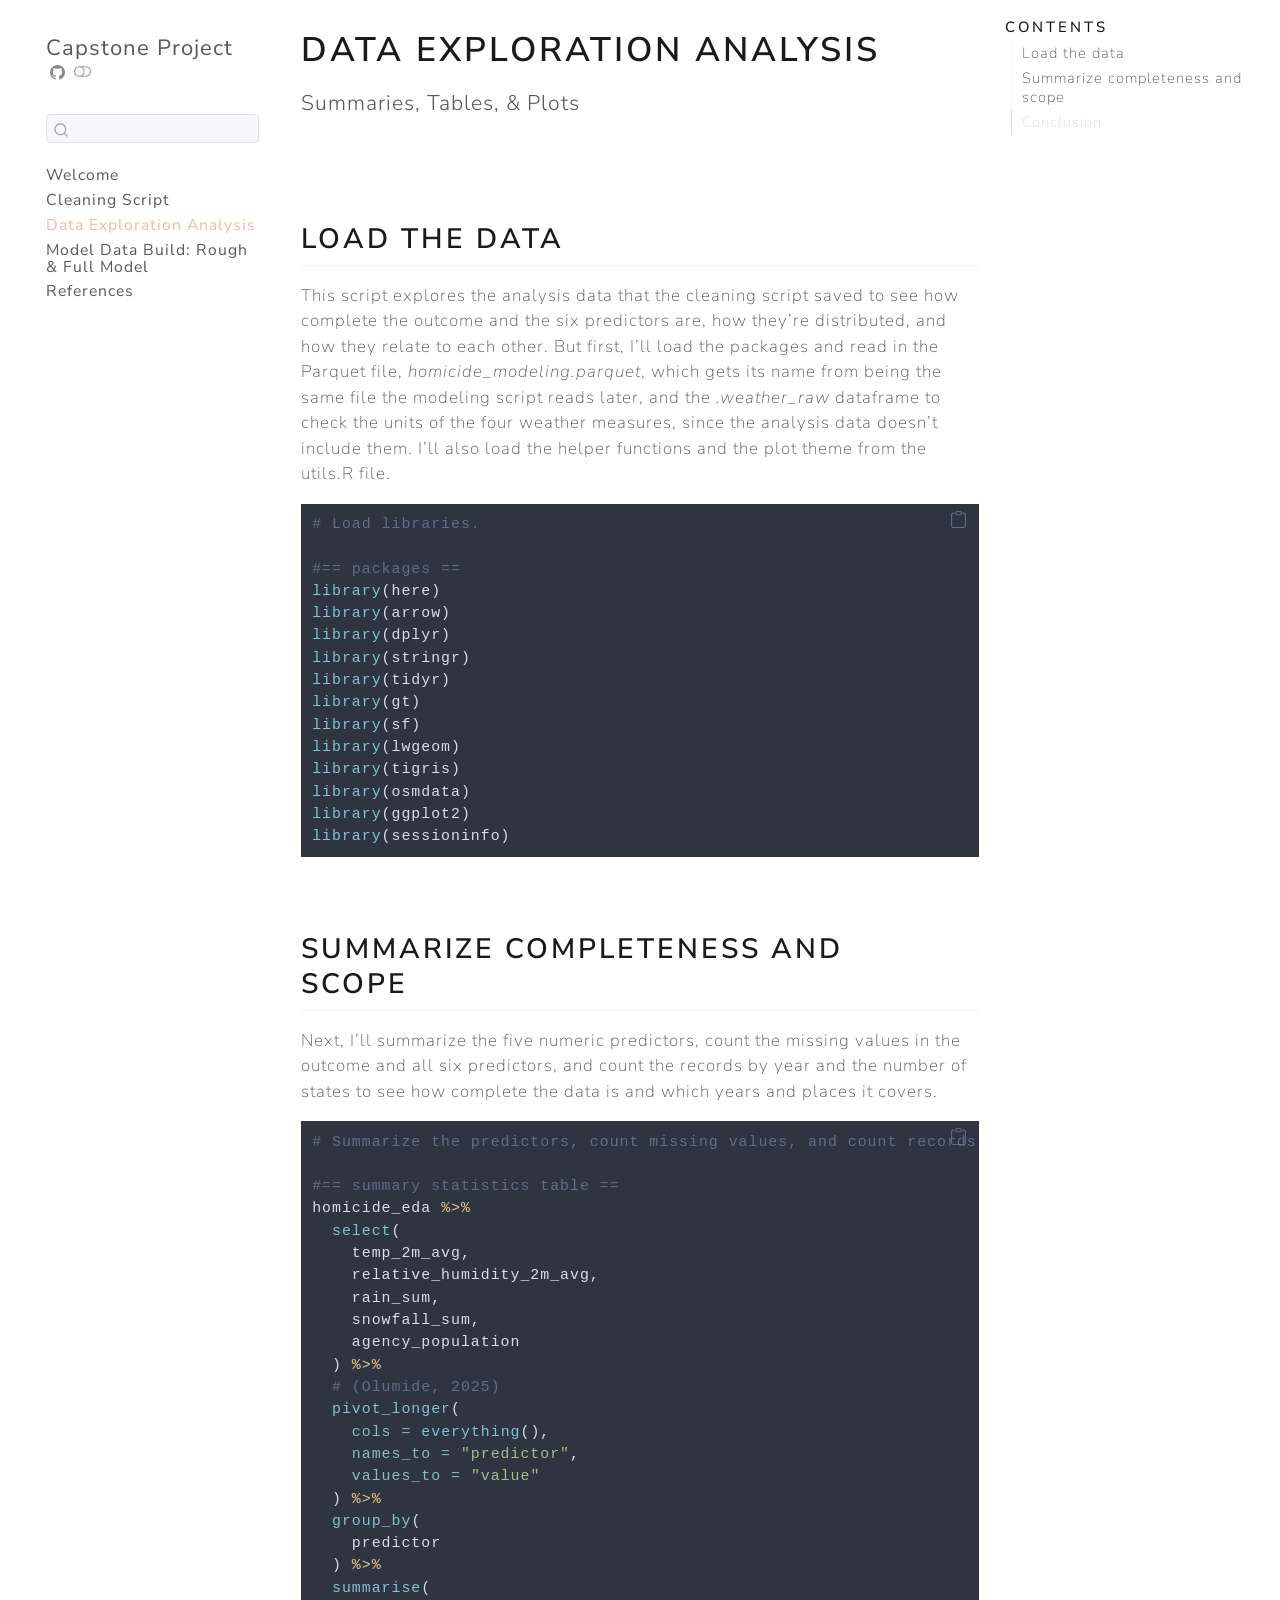
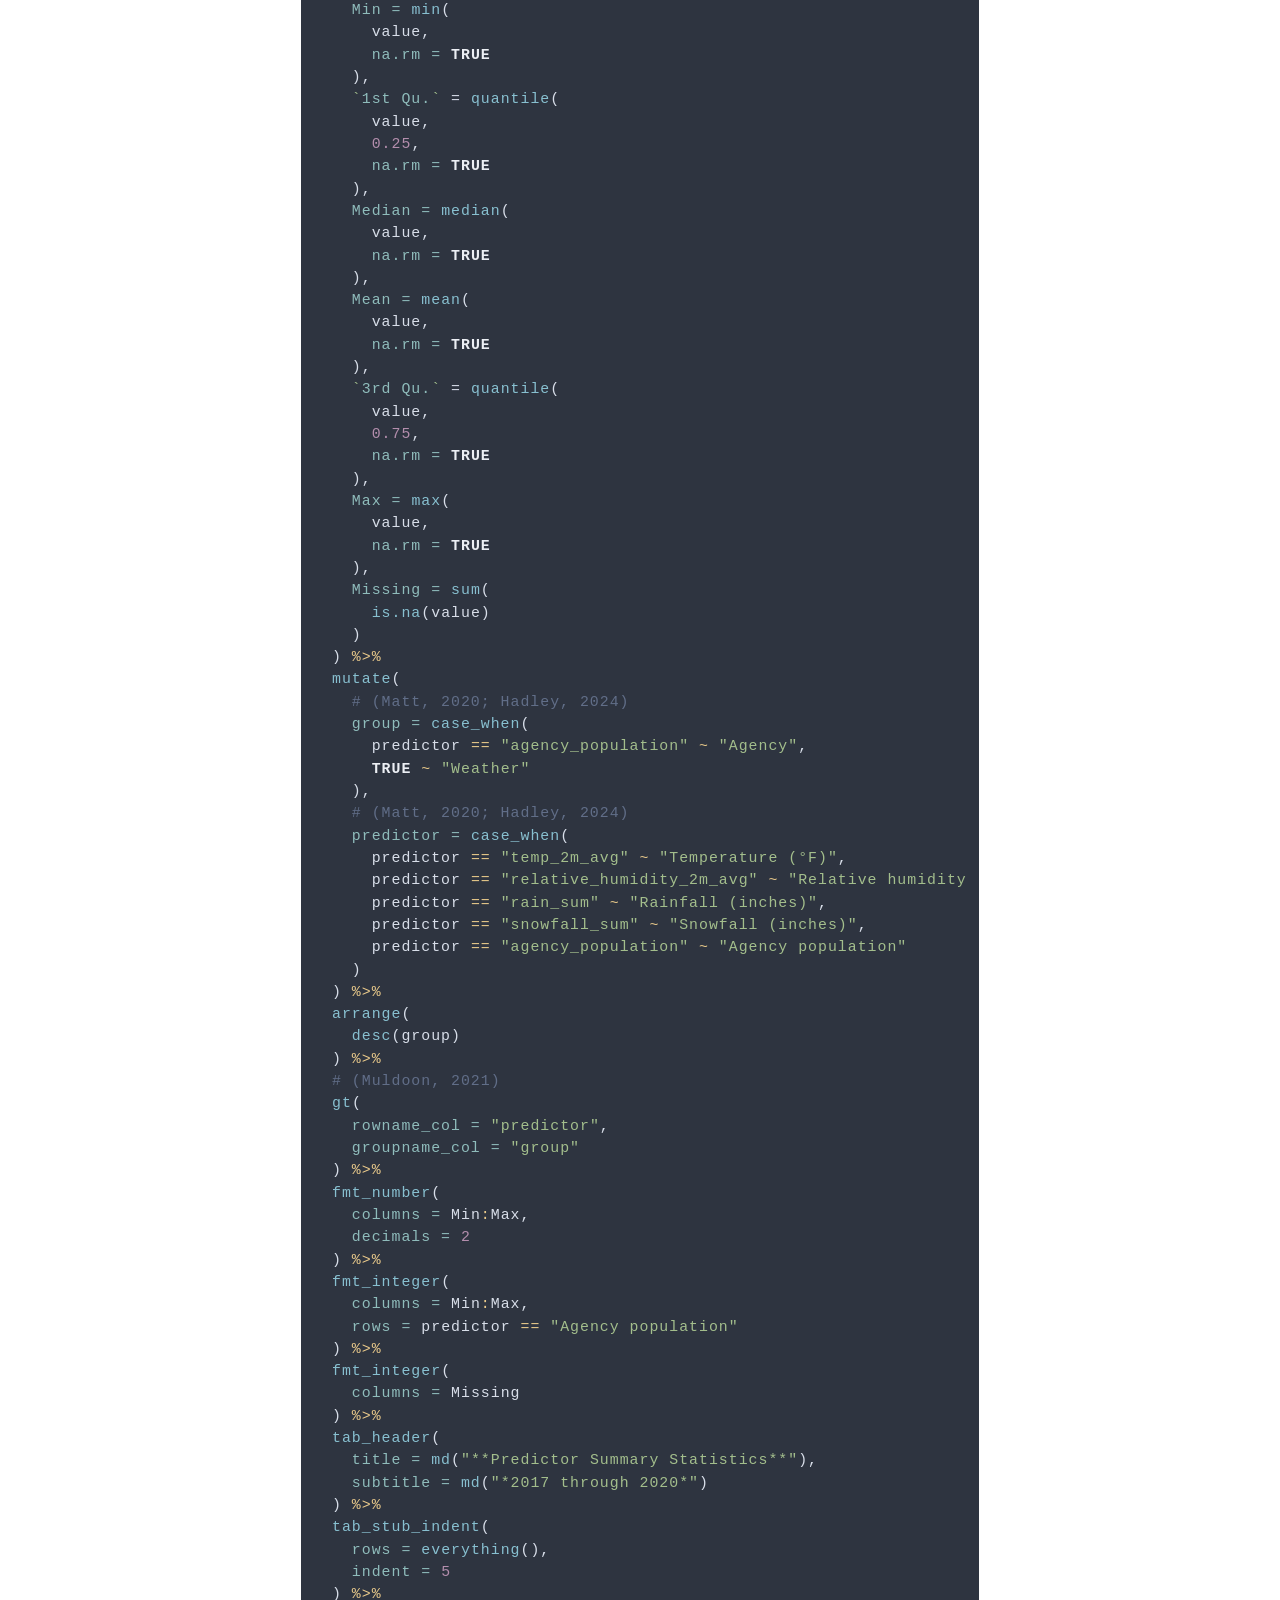
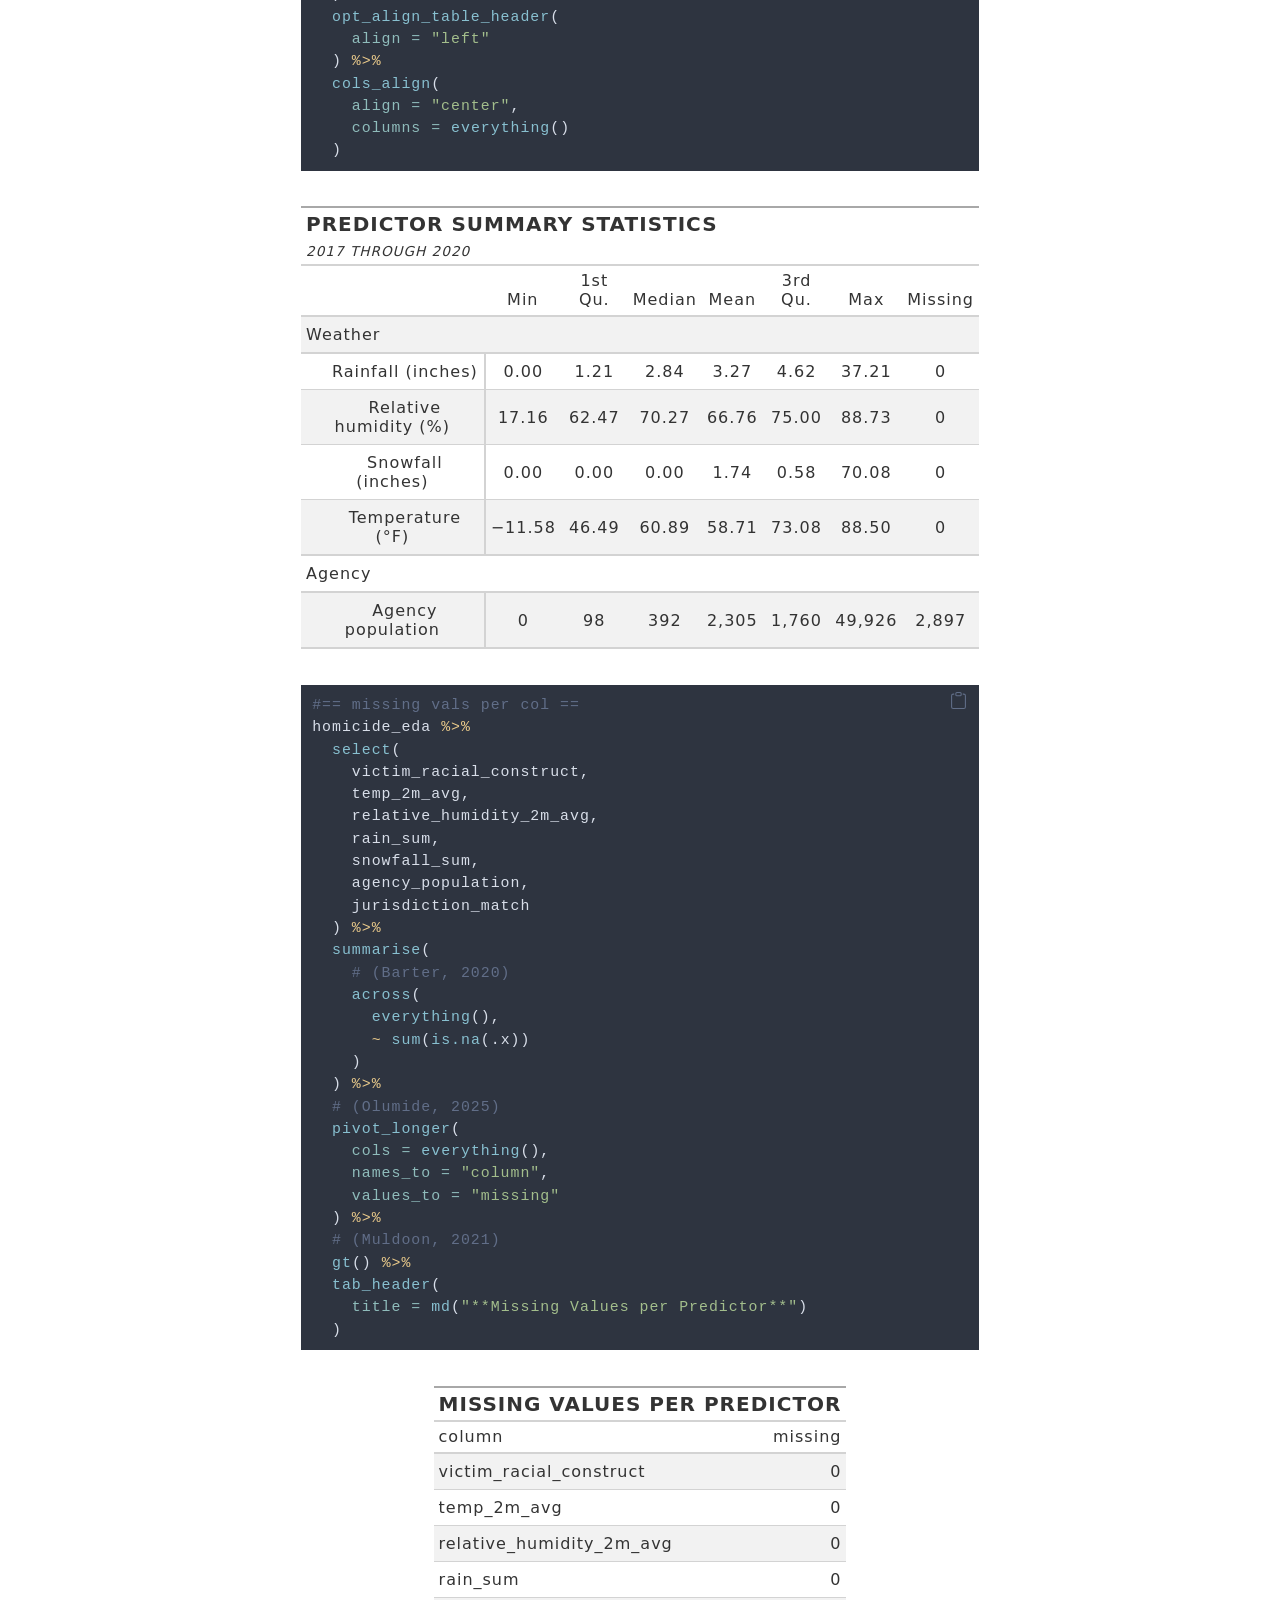
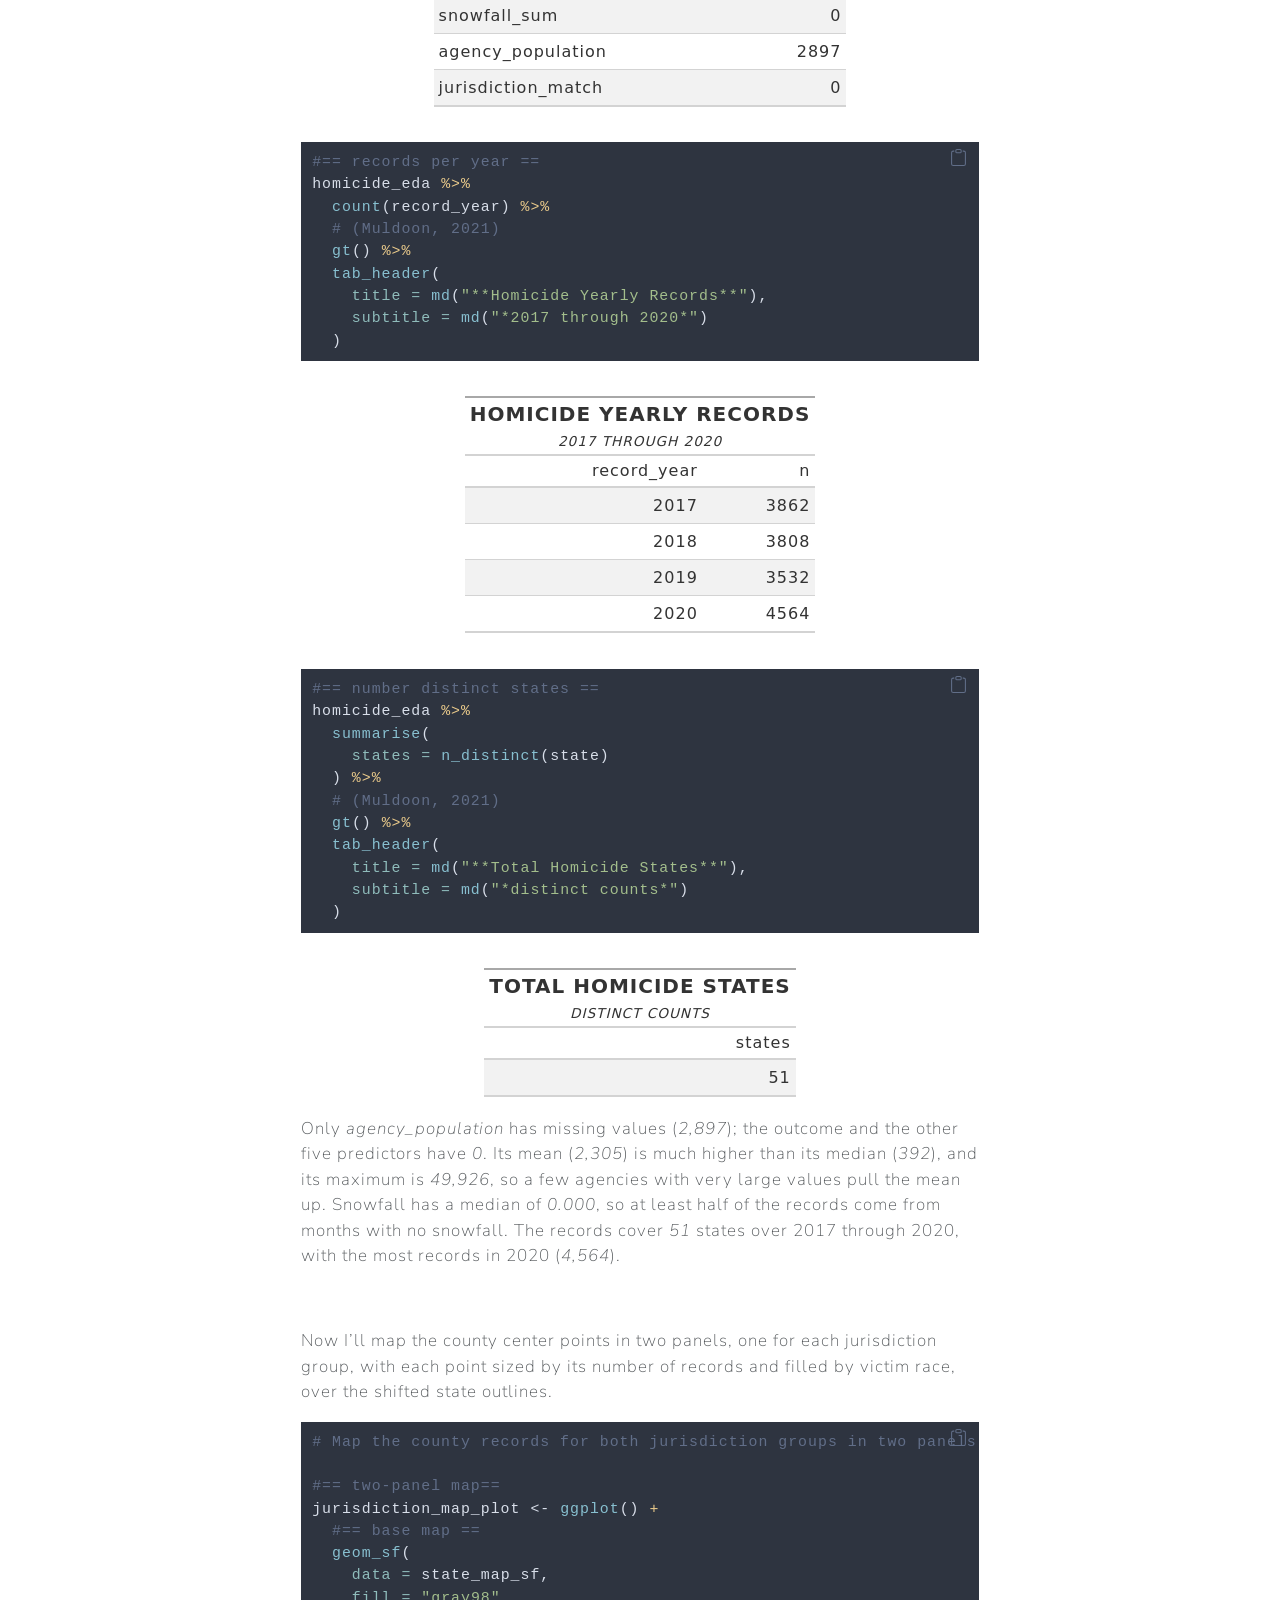
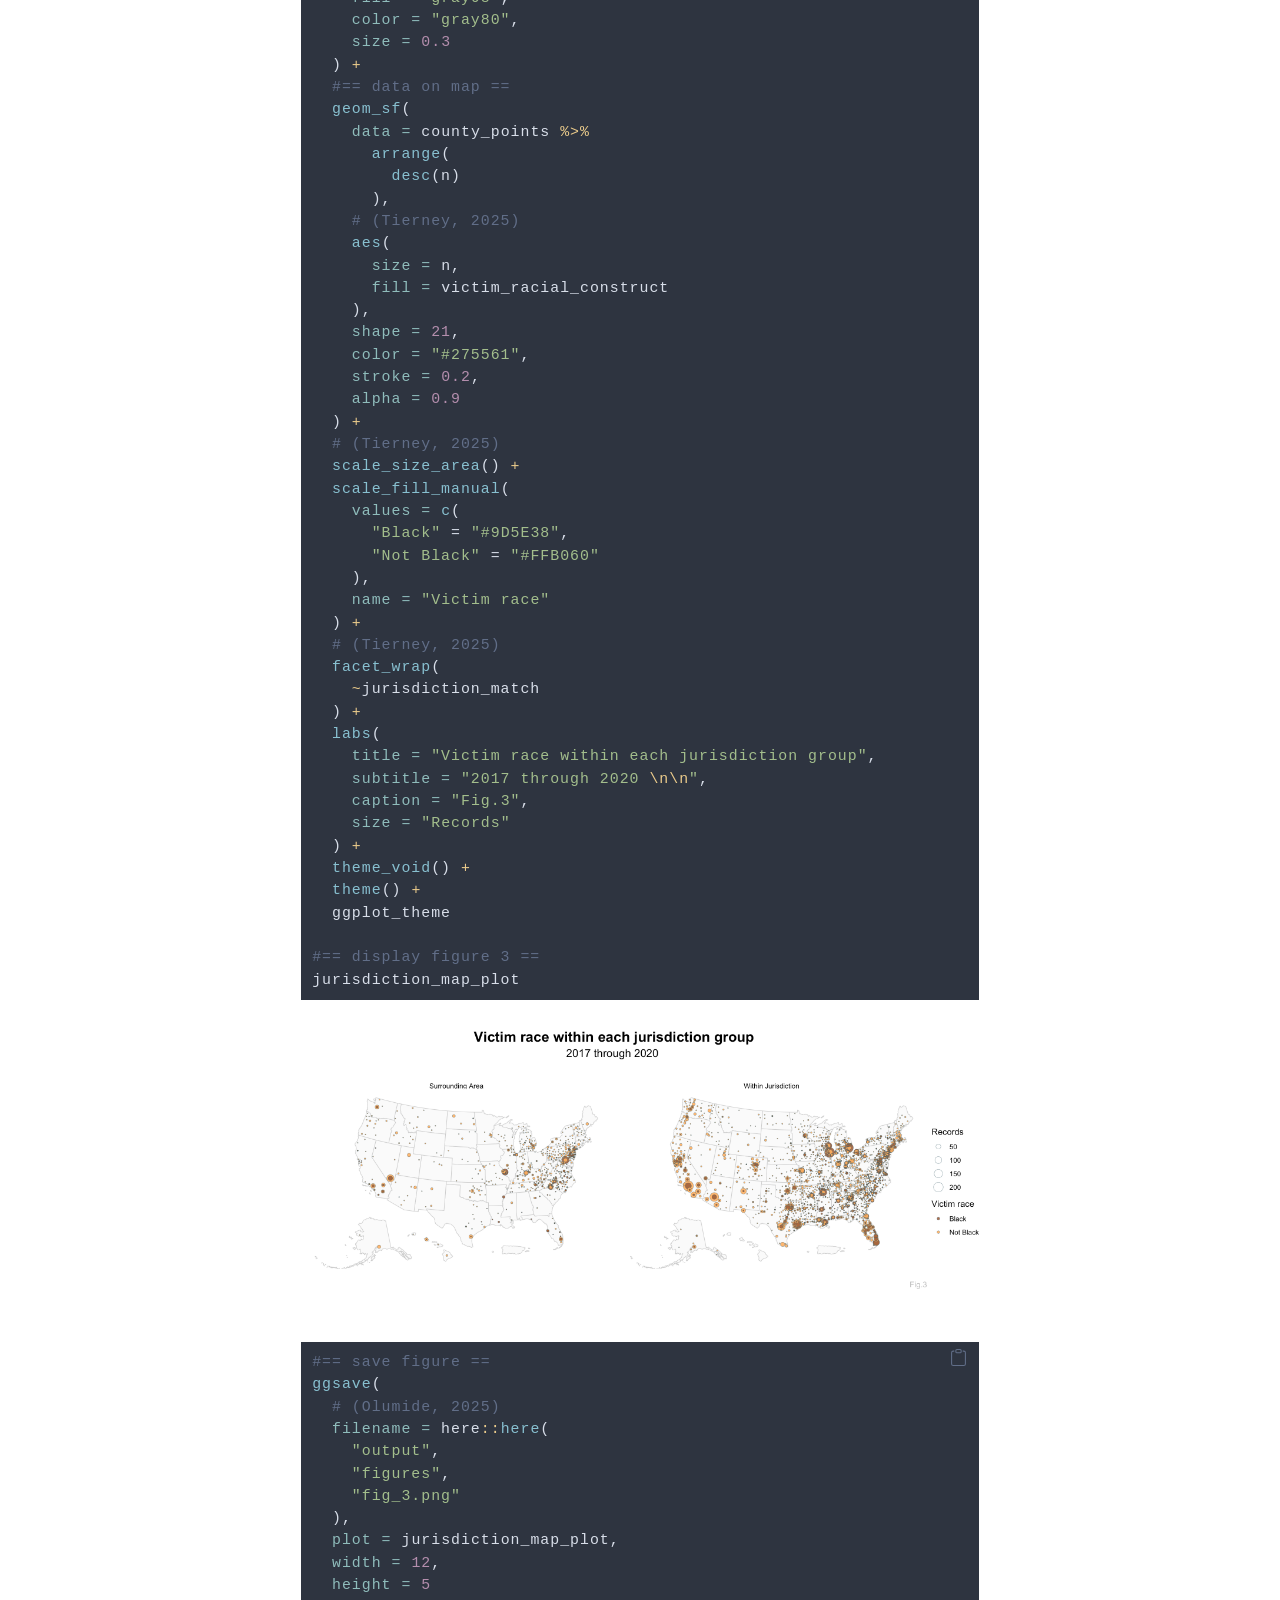
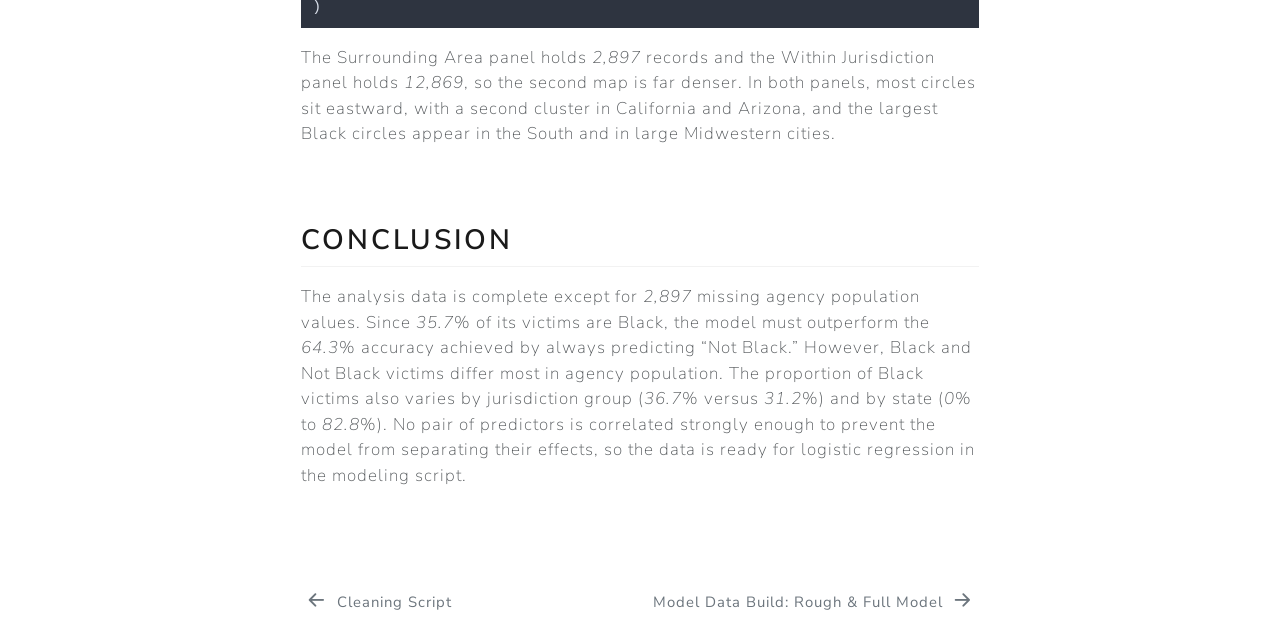
==== analysis.html @ c0888b8b "Built site for gh-pages" ====
<!DOCTYPE html>
<html xmlns="http://www.w3.org/1999/xhtml" lang="en" xml:lang="en"><head>

<meta charset="utf-8">
<meta name="generator" content="quarto-1.7.33">

<meta name="viewport" content="width=device-width, initial-scale=1.0, user-scalable=yes">


<title>Data Exploration Analysis – Capstone Project</title>
<style>
code{white-space: pre-wrap;}
span.smallcaps{font-variant: small-caps;}
div.columns{display: flex; gap: min(4vw, 1.5em);}
div.column{flex: auto; overflow-x: auto;}
div.hanging-indent{margin-left: 1.5em; text-indent: -1.5em;}
ul.task-list{list-style: none;}
ul.task-list li input[type="checkbox"] {
  width: 0.8em;
  margin: 0 0.8em 0.2em -1em; /* quarto-specific, see https://github.com/quarto-dev/quarto-cli/issues/4556 */ 
  vertical-align: middle;
}
/* CSS for syntax highlighting */
html { -webkit-text-size-adjust: 100%; }
pre > code.sourceCode { white-space: pre; position: relative; }
pre > code.sourceCode > span { display: inline-block; line-height: 1.25; }
pre > code.sourceCode > span:empty { height: 1.2em; }
.sourceCode { overflow: visible; }
code.sourceCode > span { color: inherit; text-decoration: inherit; }
div.sourceCode { margin: 1em 0; }
pre.sourceCode { margin: 0; }
@media screen {
div.sourceCode { overflow: auto; }
}
@media print {
pre > code.sourceCode { white-space: pre-wrap; }
pre > code.sourceCode > span { text-indent: -5em; padding-left: 5em; }
}
pre.numberSource code
  { counter-reset: source-line 0; }
pre.numberSource code > span
  { position: relative; left: -4em; counter-increment: source-line; }
pre.numberSource code > span > a:first-child::before
  { content: counter(source-line);
    position: relative; left: -1em; text-align: right; vertical-align: baseline;
    border: none; display: inline-block;
    -webkit-touch-callout: none; -webkit-user-select: none;
    -khtml-user-select: none; -moz-user-select: none;
    -ms-user-select: none; user-select: none;
    padding: 0 4px; width: 4em;
  }
pre.numberSource { margin-left: 3em;  padding-left: 4px; }
div.sourceCode
  {   }
@media screen {
pre > code.sourceCode > span > a:first-child::before { text-decoration: underline; }
}
</style>


<script src="site_libs/quarto-nav/quarto-nav.js"></script>
<script src="site_libs/quarto-nav/headroom.min.js"></script>
<script src="site_libs/clipboard/clipboard.min.js"></script>
<script src="site_libs/quarto-search/autocomplete.umd.js"></script>
<script src="site_libs/quarto-search/fuse.min.js"></script>
<script src="site_libs/quarto-search/quarto-search.js"></script>
<meta name="quarto:offset" content="./">
<link href="./modeling.html" rel="next">
<link href="./cleaning.html" rel="prev">
<script src="site_libs/quarto-html/quarto.js" type="module"></script>
<script src="site_libs/quarto-html/tabsets/tabsets.js" type="module"></script>
<script src="site_libs/quarto-html/popper.min.js"></script>
<script src="site_libs/quarto-html/tippy.umd.min.js"></script>
<script src="site_libs/quarto-html/anchor.min.js"></script>
<link href="site_libs/quarto-html/tippy.css" rel="stylesheet">
<link href="site_libs/quarto-html/quarto-syntax-highlighting-dcbfc9b4997259b7a423ce661e125a10.css" rel="stylesheet" class="quarto-color-scheme" id="quarto-text-highlighting-styles">
<link href="site_libs/quarto-html/quarto-syntax-highlighting-dark-dcbfc9b4997259b7a423ce661e125a10.css" rel="stylesheet" class="quarto-color-scheme quarto-color-alternate" id="quarto-text-highlighting-styles">
<link href="site_libs/quarto-html/quarto-syntax-highlighting-dcbfc9b4997259b7a423ce661e125a10.css" rel="stylesheet" class="quarto-color-scheme-extra" id="quarto-text-highlighting-styles">
<script src="site_libs/bootstrap/bootstrap.min.js"></script>
<link href="site_libs/bootstrap/bootstrap-icons.css" rel="stylesheet">
<link href="site_libs/bootstrap/bootstrap-3e18b3acf60f17f609d210e892373514.min.css" rel="stylesheet" append-hash="true" class="quarto-color-scheme" id="quarto-bootstrap" data-mode="light">
<link href="site_libs/bootstrap/bootstrap-dark-64ac0ea8960e56d0d36a105beec6d6fa.min.css" rel="stylesheet" append-hash="true" class="quarto-color-scheme quarto-color-alternate" id="quarto-bootstrap" data-mode="dark">
<link href="site_libs/bootstrap/bootstrap-3e18b3acf60f17f609d210e892373514.min.css" rel="stylesheet" append-hash="true" class="quarto-color-scheme-extra" id="quarto-bootstrap" data-mode="light">
<script id="quarto-search-options" type="application/json">{
  "location": "sidebar",
  "copy-button": true,
  "collapse-after": 3,
  "panel-placement": "start",
  "type": "textbox",
  "limit": 50,
  "keyboard-shortcut": [
    "f",
    "/",
    "s"
  ],
  "show-item-context": "tree",
  "language": {
    "search-no-results-text": "No results",
    "search-matching-documents-text": "matching documents",
    "search-copy-link-title": "Copy link to search",
    "search-hide-matches-text": "Hide additional matches",
    "search-more-match-text": "more match in this document",
    "search-more-matches-text": "more matches in this document",
    "search-clear-button-title": "Clear",
    "search-text-placeholder": "",
    "search-detached-cancel-button-title": "Cancel",
    "search-submit-button-title": "Submit",
    "search-label": "Search"
  }
}</script>
<style>html{ scroll-behavior: smooth; }</style>


<link rel="stylesheet" href="custom_styles.css">
</head>

<body class="nav-sidebar floating quarto-light"><script id="quarto-html-before-body" type="application/javascript">
    const toggleBodyColorMode = (bsSheetEl) => {
      const mode = bsSheetEl.getAttribute("data-mode");
      const bodyEl = window.document.querySelector("body");
      if (mode === "dark") {
        bodyEl.classList.add("quarto-dark");
        bodyEl.classList.remove("quarto-light");
      } else {
        bodyEl.classList.add("quarto-light");
        bodyEl.classList.remove("quarto-dark");
      }
    }
    const toggleBodyColorPrimary = () => {
      const bsSheetEl = window.document.querySelector("link#quarto-bootstrap:not([rel=disabled-stylesheet])");
      if (bsSheetEl) {
        toggleBodyColorMode(bsSheetEl);
      }
    }
    const setColorSchemeToggle = (alternate) => {
      const toggles = window.document.querySelectorAll('.quarto-color-scheme-toggle');
      for (let i=0; i < toggles.length; i++) {
        const toggle = toggles[i];
        if (toggle) {
          if (alternate) {
            toggle.classList.add("alternate");
          } else {
            toggle.classList.remove("alternate");
          }
        }
      }
    };
    const toggleColorMode = (alternate) => {
      // Switch the stylesheets
      const primaryStylesheets = window.document.querySelectorAll('link.quarto-color-scheme:not(.quarto-color-alternate)');
      const alternateStylesheets = window.document.querySelectorAll('link.quarto-color-scheme.quarto-color-alternate');
      manageTransitions('#quarto-margin-sidebar .nav-link', false);
      if (alternate) {
        // note: dark is layered on light, we don't disable primary!
        enableStylesheet(alternateStylesheets);
        for (const sheetNode of alternateStylesheets) {
          if (sheetNode.id === "quarto-bootstrap") {
            toggleBodyColorMode(sheetNode);
          }
        }
      } else {
        disableStylesheet(alternateStylesheets);
        enableStylesheet(primaryStylesheets)
        toggleBodyColorPrimary();
      }
      manageTransitions('#quarto-margin-sidebar .nav-link', true);
      // Switch the toggles
      setColorSchemeToggle(alternate)
      // Hack to workaround the fact that safari doesn't
      // properly recolor the scrollbar when toggling (#1455)
      if (navigator.userAgent.indexOf('Safari') > 0 && navigator.userAgent.indexOf('Chrome') == -1) {
        manageTransitions("body", false);
        window.scrollTo(0, 1);
        setTimeout(() => {
          window.scrollTo(0, 0);
          manageTransitions("body", true);
        }, 40);
      }
    }
    const disableStylesheet = (stylesheets) => {
      for (let i=0; i < stylesheets.length; i++) {
        const stylesheet = stylesheets[i];
        stylesheet.rel = 'disabled-stylesheet';
      }
    }
    const enableStylesheet = (stylesheets) => {
      for (let i=0; i < stylesheets.length; i++) {
        const stylesheet = stylesheets[i];
        if(stylesheet.rel !== 'stylesheet') { // for Chrome, which will still FOUC without this check
          stylesheet.rel = 'stylesheet';
        }
      }
    }
    const manageTransitions = (selector, allowTransitions) => {
      const els = window.document.querySelectorAll(selector);
      for (let i=0; i < els.length; i++) {
        const el = els[i];
        if (allowTransitions) {
          el.classList.remove('notransition');
        } else {
          el.classList.add('notransition');
        }
      }
    }
    const isFileUrl = () => {
      return window.location.protocol === 'file:';
    }
    const hasAlternateSentinel = () => {
      let styleSentinel = getColorSchemeSentinel();
      if (styleSentinel !== null) {
        return styleSentinel === "alternate";
      } else {
        return false;
      }
    }
    const setStyleSentinel = (alternate) => {
      const value = alternate ? "alternate" : "default";
      if (!isFileUrl()) {
        window.localStorage.setItem("quarto-color-scheme", value);
      } else {
        localAlternateSentinel = value;
      }
    }
    const getColorSchemeSentinel = () => {
      if (!isFileUrl()) {
        const storageValue = window.localStorage.getItem("quarto-color-scheme");
        return storageValue != null ? storageValue : localAlternateSentinel;
      } else {
        return localAlternateSentinel;
      }
    }
    const toggleGiscusIfUsed = (isAlternate, darkModeDefault) => {
      const baseTheme = document.querySelector('#giscus-base-theme')?.value ?? 'light';
      const alternateTheme = document.querySelector('#giscus-alt-theme')?.value ?? 'dark';
      let newTheme = '';
      if(authorPrefersDark) {
        newTheme = isAlternate ? baseTheme : alternateTheme;
      } else {
        newTheme = isAlternate ? alternateTheme : baseTheme;
      }
      const changeGiscusTheme = () => {
        // From: https://github.com/giscus/giscus/issues/336
        const sendMessage = (message) => {
          const iframe = document.querySelector('iframe.giscus-frame');
          if (!iframe) return;
          iframe.contentWindow.postMessage({ giscus: message }, 'https://giscus.app');
        }
        sendMessage({
          setConfig: {
            theme: newTheme
          }
        });
      }
      const isGiscussLoaded = window.document.querySelector('iframe.giscus-frame') !== null;
      if (isGiscussLoaded) {
        changeGiscusTheme();
      }
    };
    const authorPrefersDark = false;
    const darkModeDefault = authorPrefersDark;
      document.querySelector('link#quarto-text-highlighting-styles.quarto-color-scheme-extra').rel = 'disabled-stylesheet';
      document.querySelector('link#quarto-bootstrap.quarto-color-scheme-extra').rel = 'disabled-stylesheet';
    let localAlternateSentinel = darkModeDefault ? 'alternate' : 'default';
    // Dark / light mode switch
    window.quartoToggleColorScheme = () => {
      // Read the current dark / light value
      let toAlternate = !hasAlternateSentinel();
      toggleColorMode(toAlternate);
      setStyleSentinel(toAlternate);
      toggleGiscusIfUsed(toAlternate, darkModeDefault);
      window.dispatchEvent(new Event('resize'));
    };
    // Switch to dark mode if need be
    if (hasAlternateSentinel()) {
      toggleColorMode(true);
    } else {
      toggleColorMode(false);
    }
  </script>

<div id="quarto-search-results"></div>
  <header id="quarto-header" class="headroom fixed-top">
  <nav class="quarto-secondary-nav">
    <div class="container-fluid d-flex">
      <button type="button" class="quarto-btn-toggle btn" data-bs-toggle="collapse" role="button" data-bs-target=".quarto-sidebar-collapse-item" aria-controls="quarto-sidebar" aria-expanded="false" aria-label="Toggle sidebar navigation" onclick="if (window.quartoToggleHeadroom) { window.quartoToggleHeadroom(); }">
        <i class="bi bi-layout-text-sidebar-reverse"></i>
      </button>
        <nav class="quarto-page-breadcrumbs" aria-label="breadcrumb"><ol class="breadcrumb"><li class="breadcrumb-item"><a href="./analysis.html">Data Exploration Analysis</a></li></ol></nav>
        <a class="flex-grow-1" role="navigation" data-bs-toggle="collapse" data-bs-target=".quarto-sidebar-collapse-item" aria-controls="quarto-sidebar" aria-expanded="false" aria-label="Toggle sidebar navigation" onclick="if (window.quartoToggleHeadroom) { window.quartoToggleHeadroom(); }">      
        </a>
      <button type="button" class="btn quarto-search-button" aria-label="Search" onclick="window.quartoOpenSearch();">
        <i class="bi bi-search"></i>
      </button>
    </div>
  </nav>
</header>
<!-- content -->
<div id="quarto-content" class="quarto-container page-columns page-rows-contents page-layout-full">
<!-- sidebar -->
  <nav id="quarto-sidebar" class="sidebar collapse collapse-horizontal quarto-sidebar-collapse-item sidebar-navigation floating overflow-auto">
    <div class="pt-lg-2 mt-2 text-left sidebar-header">
    <div class="sidebar-title mb-0 py-0">
      <a href="./">Capstone Project</a> 
        <div class="sidebar-tools-main">
    <a href="https://github.com/MarcellaHarr/wgud502-capstone" title="Source Code" class="quarto-navigation-tool px-1" aria-label="Source Code"><i class="bi bi-github"></i></a>
  <a href="" class="quarto-color-scheme-toggle quarto-navigation-tool  px-1" onclick="window.quartoToggleColorScheme(); return false;" title="Toggle dark mode"><i class="bi"></i></a>
</div>
    </div>
      </div>
        <div class="mt-2 flex-shrink-0 align-items-center">
        <div class="sidebar-search">
        <div id="quarto-search" class="" title="Search"></div>
        </div>
        </div>
    <div class="sidebar-menu-container"> 
    <ul class="list-unstyled mt-1">
        <li class="sidebar-item">
  <div class="sidebar-item-container"> 
  <a href="./index.html" class="sidebar-item-text sidebar-link">
 <span class="menu-text">Welcome</span></a>
  </div>
</li>
        <li class="sidebar-item">
  <div class="sidebar-item-container"> 
  <a href="./cleaning.html" class="sidebar-item-text sidebar-link">
 <span class="menu-text">Cleaning Script</span></a>
  </div>
</li>
        <li class="sidebar-item">
  <div class="sidebar-item-container"> 
  <a href="./analysis.html" class="sidebar-item-text sidebar-link active">
 <span class="menu-text">Data Exploration Analysis</span></a>
  </div>
</li>
        <li class="sidebar-item">
  <div class="sidebar-item-container"> 
  <a href="./modeling.html" class="sidebar-item-text sidebar-link">
 <span class="menu-text">Model Data Build: Rough &amp; Full Model</span></a>
  </div>
</li>
        <li class="sidebar-item">
  <div class="sidebar-item-container"> 
  <a href="./references.html" class="sidebar-item-text sidebar-link">
 <span class="menu-text">References</span></a>
  </div>
</li>
    </ul>
    </div>
</nav>
<div id="quarto-sidebar-glass" class="quarto-sidebar-collapse-item" data-bs-toggle="collapse" data-bs-target=".quarto-sidebar-collapse-item"></div>
<!-- margin-sidebar -->
    <div id="quarto-margin-sidebar" class="sidebar margin-sidebar">
        <nav id="TOC" role="doc-toc" class="toc-active" data-toc-expanded="2">
    <h2 id="toc-title">Contents</h2>
   
  <ul>
  <li><a href="#load-the-data" id="toc-load-the-data" class="nav-link active" data-scroll-target="#load-the-data">Load the data</a></li>
  <li><a href="#summarize-completeness-and-scope" id="toc-summarize-completeness-and-scope" class="nav-link" data-scroll-target="#summarize-completeness-and-scope">Summarize completeness and scope</a></li>
  <li><a href="#conclusion" id="toc-conclusion" class="nav-link" data-scroll-target="#conclusion">Conclusion</a></li>
  </ul>
</nav>
    </div>
<!-- main -->
<main class="content column-body" id="quarto-document-content">


<header id="title-block-header" class="quarto-title-block default">
<div class="quarto-title">
<h1 class="title">Data Exploration Analysis</h1>
</div>



<div class="quarto-title-meta column-body">

    
  
    
  </div>
  


</header>


<div class="lead">
<p>Summaries, Tables, &amp; Plots</p>
</div>
<p><br></p>
<p><br></p>
<section id="load-the-data" class="level2">
<h2 class="anchored" data-anchor-id="load-the-data">Load the data</h2>
<p>This script explores the analysis data that the cleaning script saved to see how complete the outcome and the six predictors are, how they’re distributed, and how they relate to each other. But first, I’ll load the packages and read in the Parquet file, <em>homicide_modeling.parquet</em>, which gets its name from being the same file the modeling script reads later, and the <em>.weather_raw</em> dataframe to check the units of the four weather measures, since the analysis data doesn’t include them. I’ll also load the helper functions and the plot theme from the utils.R file.</p>
<div class="cell">
<div class="sourceCode cell-code" id="cb1"><pre class="sourceCode r code-with-copy"><code class="sourceCode r"><span id="cb1-1"><a href="#cb1-1" aria-hidden="true" tabindex="-1"></a><span class="co"># Load libraries.</span></span>
<span id="cb1-2"><a href="#cb1-2" aria-hidden="true" tabindex="-1"></a></span>
<span id="cb1-3"><a href="#cb1-3" aria-hidden="true" tabindex="-1"></a><span class="co">#== packages ==</span></span>
<span id="cb1-4"><a href="#cb1-4" aria-hidden="true" tabindex="-1"></a><span class="fu">library</span>(here)</span>
<span id="cb1-5"><a href="#cb1-5" aria-hidden="true" tabindex="-1"></a><span class="fu">library</span>(arrow)</span>
<span id="cb1-6"><a href="#cb1-6" aria-hidden="true" tabindex="-1"></a><span class="fu">library</span>(dplyr)</span>
<span id="cb1-7"><a href="#cb1-7" aria-hidden="true" tabindex="-1"></a><span class="fu">library</span>(stringr)</span>
<span id="cb1-8"><a href="#cb1-8" aria-hidden="true" tabindex="-1"></a><span class="fu">library</span>(tidyr)</span>
<span id="cb1-9"><a href="#cb1-9" aria-hidden="true" tabindex="-1"></a><span class="fu">library</span>(gt)</span>
<span id="cb1-10"><a href="#cb1-10" aria-hidden="true" tabindex="-1"></a><span class="fu">library</span>(sf)</span>
<span id="cb1-11"><a href="#cb1-11" aria-hidden="true" tabindex="-1"></a><span class="fu">library</span>(lwgeom)</span>
<span id="cb1-12"><a href="#cb1-12" aria-hidden="true" tabindex="-1"></a><span class="fu">library</span>(tigris)</span>
<span id="cb1-13"><a href="#cb1-13" aria-hidden="true" tabindex="-1"></a><span class="fu">library</span>(osmdata)</span>
<span id="cb1-14"><a href="#cb1-14" aria-hidden="true" tabindex="-1"></a><span class="fu">library</span>(ggplot2)</span>
<span id="cb1-15"><a href="#cb1-15" aria-hidden="true" tabindex="-1"></a><span class="fu">library</span>(sessioninfo)</span></code><button title="Copy to Clipboard" class="code-copy-button"><i class="bi"></i></button></pre></div>
</div>
<p><br></p>
</section>
<section id="summarize-completeness-and-scope" class="level2">
<h2 class="anchored" data-anchor-id="summarize-completeness-and-scope">Summarize completeness and scope</h2>
<p>Next, I’ll summarize the five numeric predictors, count the missing values in the outcome and all six predictors, and count the records by year and the number of states to see how complete the data is and which years and places it covers.</p>
<div class="cell">
<div class="sourceCode cell-code" id="cb2"><pre class="sourceCode r code-with-copy"><code class="sourceCode r"><span id="cb2-1"><a href="#cb2-1" aria-hidden="true" tabindex="-1"></a><span class="co"># Summarize the predictors, count missing values, and count records by year and state</span></span>
<span id="cb2-2"><a href="#cb2-2" aria-hidden="true" tabindex="-1"></a></span>
<span id="cb2-3"><a href="#cb2-3" aria-hidden="true" tabindex="-1"></a><span class="co">#== summary statistics table ==</span></span>
<span id="cb2-4"><a href="#cb2-4" aria-hidden="true" tabindex="-1"></a>homicide_eda <span class="sc">%&gt;%</span></span>
<span id="cb2-5"><a href="#cb2-5" aria-hidden="true" tabindex="-1"></a>  <span class="fu">select</span>(</span>
<span id="cb2-6"><a href="#cb2-6" aria-hidden="true" tabindex="-1"></a>    temp_2m_avg,</span>
<span id="cb2-7"><a href="#cb2-7" aria-hidden="true" tabindex="-1"></a>    relative_humidity_2m_avg,</span>
<span id="cb2-8"><a href="#cb2-8" aria-hidden="true" tabindex="-1"></a>    rain_sum,</span>
<span id="cb2-9"><a href="#cb2-9" aria-hidden="true" tabindex="-1"></a>    snowfall_sum,</span>
<span id="cb2-10"><a href="#cb2-10" aria-hidden="true" tabindex="-1"></a>    agency_population</span>
<span id="cb2-11"><a href="#cb2-11" aria-hidden="true" tabindex="-1"></a>  ) <span class="sc">%&gt;%</span></span>
<span id="cb2-12"><a href="#cb2-12" aria-hidden="true" tabindex="-1"></a>  <span class="co"># (Olumide, 2025)</span></span>
<span id="cb2-13"><a href="#cb2-13" aria-hidden="true" tabindex="-1"></a>  <span class="fu">pivot_longer</span>(</span>
<span id="cb2-14"><a href="#cb2-14" aria-hidden="true" tabindex="-1"></a>    <span class="at">cols =</span> <span class="fu">everything</span>(),</span>
<span id="cb2-15"><a href="#cb2-15" aria-hidden="true" tabindex="-1"></a>    <span class="at">names_to =</span> <span class="st">"predictor"</span>,</span>
<span id="cb2-16"><a href="#cb2-16" aria-hidden="true" tabindex="-1"></a>    <span class="at">values_to =</span> <span class="st">"value"</span></span>
<span id="cb2-17"><a href="#cb2-17" aria-hidden="true" tabindex="-1"></a>  ) <span class="sc">%&gt;%</span></span>
<span id="cb2-18"><a href="#cb2-18" aria-hidden="true" tabindex="-1"></a>  <span class="fu">group_by</span>(</span>
<span id="cb2-19"><a href="#cb2-19" aria-hidden="true" tabindex="-1"></a>    predictor</span>
<span id="cb2-20"><a href="#cb2-20" aria-hidden="true" tabindex="-1"></a>  ) <span class="sc">%&gt;%</span></span>
<span id="cb2-21"><a href="#cb2-21" aria-hidden="true" tabindex="-1"></a>  <span class="fu">summarise</span>(</span>
<span id="cb2-22"><a href="#cb2-22" aria-hidden="true" tabindex="-1"></a>    <span class="at">Min =</span> <span class="fu">min</span>(</span>
<span id="cb2-23"><a href="#cb2-23" aria-hidden="true" tabindex="-1"></a>      value,</span>
<span id="cb2-24"><a href="#cb2-24" aria-hidden="true" tabindex="-1"></a>      <span class="at">na.rm =</span> <span class="cn">TRUE</span></span>
<span id="cb2-25"><a href="#cb2-25" aria-hidden="true" tabindex="-1"></a>    ),</span>
<span id="cb2-26"><a href="#cb2-26" aria-hidden="true" tabindex="-1"></a>    <span class="st">`</span><span class="at">1st Qu.</span><span class="st">`</span> <span class="ot">=</span> <span class="fu">quantile</span>(</span>
<span id="cb2-27"><a href="#cb2-27" aria-hidden="true" tabindex="-1"></a>      value,</span>
<span id="cb2-28"><a href="#cb2-28" aria-hidden="true" tabindex="-1"></a>      <span class="fl">0.25</span>,</span>
<span id="cb2-29"><a href="#cb2-29" aria-hidden="true" tabindex="-1"></a>      <span class="at">na.rm =</span> <span class="cn">TRUE</span></span>
<span id="cb2-30"><a href="#cb2-30" aria-hidden="true" tabindex="-1"></a>    ),</span>
<span id="cb2-31"><a href="#cb2-31" aria-hidden="true" tabindex="-1"></a>    <span class="at">Median =</span> <span class="fu">median</span>(</span>
<span id="cb2-32"><a href="#cb2-32" aria-hidden="true" tabindex="-1"></a>      value,</span>
<span id="cb2-33"><a href="#cb2-33" aria-hidden="true" tabindex="-1"></a>      <span class="at">na.rm =</span> <span class="cn">TRUE</span></span>
<span id="cb2-34"><a href="#cb2-34" aria-hidden="true" tabindex="-1"></a>    ),</span>
<span id="cb2-35"><a href="#cb2-35" aria-hidden="true" tabindex="-1"></a>    <span class="at">Mean =</span> <span class="fu">mean</span>(</span>
<span id="cb2-36"><a href="#cb2-36" aria-hidden="true" tabindex="-1"></a>      value,</span>
<span id="cb2-37"><a href="#cb2-37" aria-hidden="true" tabindex="-1"></a>      <span class="at">na.rm =</span> <span class="cn">TRUE</span></span>
<span id="cb2-38"><a href="#cb2-38" aria-hidden="true" tabindex="-1"></a>    ),</span>
<span id="cb2-39"><a href="#cb2-39" aria-hidden="true" tabindex="-1"></a>    <span class="st">`</span><span class="at">3rd Qu.</span><span class="st">`</span> <span class="ot">=</span> <span class="fu">quantile</span>(</span>
<span id="cb2-40"><a href="#cb2-40" aria-hidden="true" tabindex="-1"></a>      value,</span>
<span id="cb2-41"><a href="#cb2-41" aria-hidden="true" tabindex="-1"></a>      <span class="fl">0.75</span>,</span>
<span id="cb2-42"><a href="#cb2-42" aria-hidden="true" tabindex="-1"></a>      <span class="at">na.rm =</span> <span class="cn">TRUE</span></span>
<span id="cb2-43"><a href="#cb2-43" aria-hidden="true" tabindex="-1"></a>    ),</span>
<span id="cb2-44"><a href="#cb2-44" aria-hidden="true" tabindex="-1"></a>    <span class="at">Max =</span> <span class="fu">max</span>(</span>
<span id="cb2-45"><a href="#cb2-45" aria-hidden="true" tabindex="-1"></a>      value,</span>
<span id="cb2-46"><a href="#cb2-46" aria-hidden="true" tabindex="-1"></a>      <span class="at">na.rm =</span> <span class="cn">TRUE</span></span>
<span id="cb2-47"><a href="#cb2-47" aria-hidden="true" tabindex="-1"></a>    ),</span>
<span id="cb2-48"><a href="#cb2-48" aria-hidden="true" tabindex="-1"></a>    <span class="at">Missing =</span> <span class="fu">sum</span>(</span>
<span id="cb2-49"><a href="#cb2-49" aria-hidden="true" tabindex="-1"></a>      <span class="fu">is.na</span>(value)</span>
<span id="cb2-50"><a href="#cb2-50" aria-hidden="true" tabindex="-1"></a>    )</span>
<span id="cb2-51"><a href="#cb2-51" aria-hidden="true" tabindex="-1"></a>  ) <span class="sc">%&gt;%</span></span>
<span id="cb2-52"><a href="#cb2-52" aria-hidden="true" tabindex="-1"></a>  <span class="fu">mutate</span>(</span>
<span id="cb2-53"><a href="#cb2-53" aria-hidden="true" tabindex="-1"></a>    <span class="co"># (Matt, 2020; Hadley, 2024)</span></span>
<span id="cb2-54"><a href="#cb2-54" aria-hidden="true" tabindex="-1"></a>    <span class="at">group =</span> <span class="fu">case_when</span>(</span>
<span id="cb2-55"><a href="#cb2-55" aria-hidden="true" tabindex="-1"></a>      predictor <span class="sc">==</span> <span class="st">"agency_population"</span> <span class="sc">~</span> <span class="st">"Agency"</span>,</span>
<span id="cb2-56"><a href="#cb2-56" aria-hidden="true" tabindex="-1"></a>      <span class="cn">TRUE</span> <span class="sc">~</span> <span class="st">"Weather"</span></span>
<span id="cb2-57"><a href="#cb2-57" aria-hidden="true" tabindex="-1"></a>    ),</span>
<span id="cb2-58"><a href="#cb2-58" aria-hidden="true" tabindex="-1"></a>    <span class="co"># (Matt, 2020; Hadley, 2024)</span></span>
<span id="cb2-59"><a href="#cb2-59" aria-hidden="true" tabindex="-1"></a>    <span class="at">predictor =</span> <span class="fu">case_when</span>(</span>
<span id="cb2-60"><a href="#cb2-60" aria-hidden="true" tabindex="-1"></a>      predictor <span class="sc">==</span> <span class="st">"temp_2m_avg"</span> <span class="sc">~</span> <span class="st">"Temperature (°F)"</span>,</span>
<span id="cb2-61"><a href="#cb2-61" aria-hidden="true" tabindex="-1"></a>      predictor <span class="sc">==</span> <span class="st">"relative_humidity_2m_avg"</span> <span class="sc">~</span> <span class="st">"Relative humidity (%)"</span>,</span>
<span id="cb2-62"><a href="#cb2-62" aria-hidden="true" tabindex="-1"></a>      predictor <span class="sc">==</span> <span class="st">"rain_sum"</span> <span class="sc">~</span> <span class="st">"Rainfall (inches)"</span>,</span>
<span id="cb2-63"><a href="#cb2-63" aria-hidden="true" tabindex="-1"></a>      predictor <span class="sc">==</span> <span class="st">"snowfall_sum"</span> <span class="sc">~</span> <span class="st">"Snowfall (inches)"</span>,</span>
<span id="cb2-64"><a href="#cb2-64" aria-hidden="true" tabindex="-1"></a>      predictor <span class="sc">==</span> <span class="st">"agency_population"</span> <span class="sc">~</span> <span class="st">"Agency population"</span></span>
<span id="cb2-65"><a href="#cb2-65" aria-hidden="true" tabindex="-1"></a>    )</span>
<span id="cb2-66"><a href="#cb2-66" aria-hidden="true" tabindex="-1"></a>  ) <span class="sc">%&gt;%</span></span>
<span id="cb2-67"><a href="#cb2-67" aria-hidden="true" tabindex="-1"></a>  <span class="fu">arrange</span>(</span>
<span id="cb2-68"><a href="#cb2-68" aria-hidden="true" tabindex="-1"></a>    <span class="fu">desc</span>(group)</span>
<span id="cb2-69"><a href="#cb2-69" aria-hidden="true" tabindex="-1"></a>  ) <span class="sc">%&gt;%</span></span>
<span id="cb2-70"><a href="#cb2-70" aria-hidden="true" tabindex="-1"></a>  <span class="co"># (Muldoon, 2021)</span></span>
<span id="cb2-71"><a href="#cb2-71" aria-hidden="true" tabindex="-1"></a>  <span class="fu">gt</span>(</span>
<span id="cb2-72"><a href="#cb2-72" aria-hidden="true" tabindex="-1"></a>    <span class="at">rowname_col =</span> <span class="st">"predictor"</span>,</span>
<span id="cb2-73"><a href="#cb2-73" aria-hidden="true" tabindex="-1"></a>    <span class="at">groupname_col =</span> <span class="st">"group"</span></span>
<span id="cb2-74"><a href="#cb2-74" aria-hidden="true" tabindex="-1"></a>  ) <span class="sc">%&gt;%</span></span>
<span id="cb2-75"><a href="#cb2-75" aria-hidden="true" tabindex="-1"></a>  <span class="fu">fmt_number</span>(</span>
<span id="cb2-76"><a href="#cb2-76" aria-hidden="true" tabindex="-1"></a>    <span class="at">columns =</span> Min<span class="sc">:</span>Max,</span>
<span id="cb2-77"><a href="#cb2-77" aria-hidden="true" tabindex="-1"></a>    <span class="at">decimals =</span> <span class="dv">2</span></span>
<span id="cb2-78"><a href="#cb2-78" aria-hidden="true" tabindex="-1"></a>  ) <span class="sc">%&gt;%</span></span>
<span id="cb2-79"><a href="#cb2-79" aria-hidden="true" tabindex="-1"></a>  <span class="fu">fmt_integer</span>(</span>
<span id="cb2-80"><a href="#cb2-80" aria-hidden="true" tabindex="-1"></a>    <span class="at">columns =</span> Min<span class="sc">:</span>Max,</span>
<span id="cb2-81"><a href="#cb2-81" aria-hidden="true" tabindex="-1"></a>    <span class="at">rows =</span> predictor <span class="sc">==</span> <span class="st">"Agency population"</span></span>
<span id="cb2-82"><a href="#cb2-82" aria-hidden="true" tabindex="-1"></a>  ) <span class="sc">%&gt;%</span></span>
<span id="cb2-83"><a href="#cb2-83" aria-hidden="true" tabindex="-1"></a>  <span class="fu">fmt_integer</span>(</span>
<span id="cb2-84"><a href="#cb2-84" aria-hidden="true" tabindex="-1"></a>    <span class="at">columns =</span> Missing</span>
<span id="cb2-85"><a href="#cb2-85" aria-hidden="true" tabindex="-1"></a>  ) <span class="sc">%&gt;%</span></span>
<span id="cb2-86"><a href="#cb2-86" aria-hidden="true" tabindex="-1"></a>  <span class="fu">tab_header</span>(</span>
<span id="cb2-87"><a href="#cb2-87" aria-hidden="true" tabindex="-1"></a>    <span class="at">title =</span> <span class="fu">md</span>(<span class="st">"**Predictor Summary Statistics**"</span>),</span>
<span id="cb2-88"><a href="#cb2-88" aria-hidden="true" tabindex="-1"></a>    <span class="at">subtitle =</span> <span class="fu">md</span>(<span class="st">"*2017 through 2020*"</span>)</span>
<span id="cb2-89"><a href="#cb2-89" aria-hidden="true" tabindex="-1"></a>  ) <span class="sc">%&gt;%</span></span>
<span id="cb2-90"><a href="#cb2-90" aria-hidden="true" tabindex="-1"></a>  <span class="fu">tab_stub_indent</span>(</span>
<span id="cb2-91"><a href="#cb2-91" aria-hidden="true" tabindex="-1"></a>    <span class="at">rows =</span> <span class="fu">everything</span>(),</span>
<span id="cb2-92"><a href="#cb2-92" aria-hidden="true" tabindex="-1"></a>    <span class="at">indent =</span> <span class="dv">5</span></span>
<span id="cb2-93"><a href="#cb2-93" aria-hidden="true" tabindex="-1"></a>  ) <span class="sc">%&gt;%</span></span>
<span id="cb2-94"><a href="#cb2-94" aria-hidden="true" tabindex="-1"></a>  <span class="fu">opt_align_table_header</span>(</span>
<span id="cb2-95"><a href="#cb2-95" aria-hidden="true" tabindex="-1"></a>    <span class="at">align =</span> <span class="st">"left"</span></span>
<span id="cb2-96"><a href="#cb2-96" aria-hidden="true" tabindex="-1"></a>  ) <span class="sc">%&gt;%</span></span>
<span id="cb2-97"><a href="#cb2-97" aria-hidden="true" tabindex="-1"></a>  <span class="fu">cols_align</span>(</span>
<span id="cb2-98"><a href="#cb2-98" aria-hidden="true" tabindex="-1"></a>    <span class="at">align =</span> <span class="st">"center"</span>,</span>
<span id="cb2-99"><a href="#cb2-99" aria-hidden="true" tabindex="-1"></a>    <span class="at">columns =</span> <span class="fu">everything</span>()</span>
<span id="cb2-100"><a href="#cb2-100" aria-hidden="true" tabindex="-1"></a>  )</span></code><button title="Copy to Clipboard" class="code-copy-button"><i class="bi"></i></button></pre></div>
<div class="cell-output-display">
<div id="ravqjkcssi" style="padding-left:0px;padding-right:0px;padding-top:10px;padding-bottom:10px;overflow-x:auto;overflow-y:auto;width:auto;height:auto;">
<style>#ravqjkcssi table {
  font-family: system-ui, 'Segoe UI', Roboto, Helvetica, Arial, sans-serif, 'Apple Color Emoji', 'Segoe UI Emoji', 'Segoe UI Symbol', 'Noto Color Emoji';
  -webkit-font-smoothing: antialiased;
  -moz-osx-font-smoothing: grayscale;
}

#ravqjkcssi thead, #ravqjkcssi tbody, #ravqjkcssi tfoot, #ravqjkcssi tr, #ravqjkcssi td, #ravqjkcssi th {
  border-style: none;
}

#ravqjkcssi p {
  margin: 0;
  padding: 0;
}

#ravqjkcssi .gt_table {
  display: table;
  border-collapse: collapse;
  line-height: normal;
  margin-left: auto;
  margin-right: auto;
  color: #333333;
  font-size: 16px;
  font-weight: normal;
  font-style: normal;
  background-color: #FFFFFF;
  width: auto;
  border-top-style: solid;
  border-top-width: 2px;
  border-top-color: #A8A8A8;
  border-right-style: none;
  border-right-width: 2px;
  border-right-color: #D3D3D3;
  border-bottom-style: solid;
  border-bottom-width: 2px;
  border-bottom-color: #A8A8A8;
  border-left-style: none;
  border-left-width: 2px;
  border-left-color: #D3D3D3;
}

#ravqjkcssi .gt_caption {
  padding-top: 4px;
  padding-bottom: 4px;
}

#ravqjkcssi .gt_title {
  color: #333333;
  font-size: 125%;
  font-weight: initial;
  padding-top: 4px;
  padding-bottom: 4px;
  padding-left: 5px;
  padding-right: 5px;
  border-bottom-color: #FFFFFF;
  border-bottom-width: 0;
}

#ravqjkcssi .gt_subtitle {
  color: #333333;
  font-size: 85%;
  font-weight: initial;
  padding-top: 3px;
  padding-bottom: 5px;
  padding-left: 5px;
  padding-right: 5px;
  border-top-color: #FFFFFF;
  border-top-width: 0;
}

#ravqjkcssi .gt_heading {
  background-color: #FFFFFF;
  text-align: left;
  border-bottom-color: #FFFFFF;
  border-left-style: none;
  border-left-width: 1px;
  border-left-color: #D3D3D3;
  border-right-style: none;
  border-right-width: 1px;
  border-right-color: #D3D3D3;
}

#ravqjkcssi .gt_bottom_border {
  border-bottom-style: solid;
  border-bottom-width: 2px;
  border-bottom-color: #D3D3D3;
}

#ravqjkcssi .gt_col_headings {
  border-top-style: solid;
  border-top-width: 2px;
  border-top-color: #D3D3D3;
  border-bottom-style: solid;
  border-bottom-width: 2px;
  border-bottom-color: #D3D3D3;
  border-left-style: none;
  border-left-width: 1px;
  border-left-color: #D3D3D3;
  border-right-style: none;
  border-right-width: 1px;
  border-right-color: #D3D3D3;
}

#ravqjkcssi .gt_col_heading {
  color: #333333;
  background-color: #FFFFFF;
  font-size: 100%;
  font-weight: normal;
  text-transform: inherit;
  border-left-style: none;
  border-left-width: 1px;
  border-left-color: #D3D3D3;
  border-right-style: none;
  border-right-width: 1px;
  border-right-color: #D3D3D3;
  vertical-align: bottom;
  padding-top: 5px;
  padding-bottom: 6px;
  padding-left: 5px;
  padding-right: 5px;
  overflow-x: hidden;
}

#ravqjkcssi .gt_column_spanner_outer {
  color: #333333;
  background-color: #FFFFFF;
  font-size: 100%;
  font-weight: normal;
  text-transform: inherit;
  padding-top: 0;
  padding-bottom: 0;
  padding-left: 4px;
  padding-right: 4px;
}

#ravqjkcssi .gt_column_spanner_outer:first-child {
  padding-left: 0;
}

#ravqjkcssi .gt_column_spanner_outer:last-child {
  padding-right: 0;
}

#ravqjkcssi .gt_column_spanner {
  border-bottom-style: solid;
  border-bottom-width: 2px;
  border-bottom-color: #D3D3D3;
  vertical-align: bottom;
  padding-top: 5px;
  padding-bottom: 5px;
  overflow-x: hidden;
  display: inline-block;
  width: 100%;
}

#ravqjkcssi .gt_spanner_row {
  border-bottom-style: hidden;
}

#ravqjkcssi .gt_group_heading {
  padding-top: 8px;
  padding-bottom: 8px;
  padding-left: 5px;
  padding-right: 5px;
  color: #333333;
  background-color: #FFFFFF;
  font-size: 100%;
  font-weight: initial;
  text-transform: inherit;
  border-top-style: solid;
  border-top-width: 2px;
  border-top-color: #D3D3D3;
  border-bottom-style: solid;
  border-bottom-width: 2px;
  border-bottom-color: #D3D3D3;
  border-left-style: none;
  border-left-width: 1px;
  border-left-color: #D3D3D3;
  border-right-style: none;
  border-right-width: 1px;
  border-right-color: #D3D3D3;
  vertical-align: middle;
  text-align: left;
}

#ravqjkcssi .gt_empty_group_heading {
  padding: 0.5px;
  color: #333333;
  background-color: #FFFFFF;
  font-size: 100%;
  font-weight: initial;
  border-top-style: solid;
  border-top-width: 2px;
  border-top-color: #D3D3D3;
  border-bottom-style: solid;
  border-bottom-width: 2px;
  border-bottom-color: #D3D3D3;
  vertical-align: middle;
}

#ravqjkcssi .gt_from_md > :first-child {
  margin-top: 0;
}

#ravqjkcssi .gt_from_md > :last-child {
  margin-bottom: 0;
}

#ravqjkcssi .gt_row {
  padding-top: 8px;
  padding-bottom: 8px;
  padding-left: 5px;
  padding-right: 5px;
  margin: 10px;
  border-top-style: solid;
  border-top-width: 1px;
  border-top-color: #D3D3D3;
  border-left-style: none;
  border-left-width: 1px;
  border-left-color: #D3D3D3;
  border-right-style: none;
  border-right-width: 1px;
  border-right-color: #D3D3D3;
  vertical-align: middle;
  overflow-x: hidden;
}

#ravqjkcssi .gt_stub {
  color: #333333;
  background-color: #FFFFFF;
  font-size: 100%;
  font-weight: initial;
  text-transform: inherit;
  border-right-style: solid;
  border-right-width: 2px;
  border-right-color: #D3D3D3;
  padding-left: 5px;
  padding-right: 5px;
}

#ravqjkcssi .gt_stub_row_group {
  color: #333333;
  background-color: #FFFFFF;
  font-size: 100%;
  font-weight: initial;
  text-transform: inherit;
  border-right-style: solid;
  border-right-width: 2px;
  border-right-color: #D3D3D3;
  padding-left: 5px;
  padding-right: 5px;
  vertical-align: top;
}

#ravqjkcssi .gt_row_group_first td {
  border-top-width: 2px;
}

#ravqjkcssi .gt_row_group_first th {
  border-top-width: 2px;
}

#ravqjkcssi .gt_summary_row {
  color: #333333;
  background-color: #FFFFFF;
  text-transform: inherit;
  padding-top: 8px;
  padding-bottom: 8px;
  padding-left: 5px;
  padding-right: 5px;
}

#ravqjkcssi .gt_first_summary_row {
  border-top-style: solid;
  border-top-color: #D3D3D3;
}

#ravqjkcssi .gt_first_summary_row.thick {
  border-top-width: 2px;
}

#ravqjkcssi .gt_last_summary_row {
  padding-top: 8px;
  padding-bottom: 8px;
  padding-left: 5px;
  padding-right: 5px;
  border-bottom-style: solid;
  border-bottom-width: 2px;
  border-bottom-color: #D3D3D3;
}

#ravqjkcssi .gt_grand_summary_row {
  color: #333333;
  background-color: #FFFFFF;
  text-transform: inherit;
  padding-top: 8px;
  padding-bottom: 8px;
  padding-left: 5px;
  padding-right: 5px;
}

#ravqjkcssi .gt_first_grand_summary_row {
  padding-top: 8px;
  padding-bottom: 8px;
  padding-left: 5px;
  padding-right: 5px;
  border-top-style: double;
  border-top-width: 6px;
  border-top-color: #D3D3D3;
}

#ravqjkcssi .gt_last_grand_summary_row_top {
  padding-top: 8px;
  padding-bottom: 8px;
  padding-left: 5px;
  padding-right: 5px;
  border-bottom-style: double;
  border-bottom-width: 6px;
  border-bottom-color: #D3D3D3;
}

#ravqjkcssi .gt_striped {
  background-color: rgba(128, 128, 128, 0.05);
}

#ravqjkcssi .gt_table_body {
  border-top-style: solid;
  border-top-width: 2px;
  border-top-color: #D3D3D3;
  border-bottom-style: solid;
  border-bottom-width: 2px;
  border-bottom-color: #D3D3D3;
}

#ravqjkcssi .gt_footnotes {
  color: #333333;
  background-color: #FFFFFF;
  border-bottom-style: none;
  border-bottom-width: 2px;
  border-bottom-color: #D3D3D3;
  border-left-style: none;
  border-left-width: 2px;
  border-left-color: #D3D3D3;
  border-right-style: none;
  border-right-width: 2px;
  border-right-color: #D3D3D3;
}

#ravqjkcssi .gt_footnote {
  margin: 0px;
  font-size: 90%;
  padding-top: 4px;
  padding-bottom: 4px;
  padding-left: 5px;
  padding-right: 5px;
}

#ravqjkcssi .gt_sourcenotes {
  color: #333333;
  background-color: #FFFFFF;
  border-bottom-style: none;
  border-bottom-width: 2px;
  border-bottom-color: #D3D3D3;
  border-left-style: none;
  border-left-width: 2px;
  border-left-color: #D3D3D3;
  border-right-style: none;
  border-right-width: 2px;
  border-right-color: #D3D3D3;
}

#ravqjkcssi .gt_sourcenote {
  font-size: 90%;
  padding-top: 4px;
  padding-bottom: 4px;
  padding-left: 5px;
  padding-right: 5px;
}

#ravqjkcssi .gt_left {
  text-align: left;
}

#ravqjkcssi .gt_center {
  text-align: center;
}

#ravqjkcssi .gt_right {
  text-align: right;
  font-variant-numeric: tabular-nums;
}

#ravqjkcssi .gt_font_normal {
  font-weight: normal;
}

#ravqjkcssi .gt_font_bold {
  font-weight: bold;
}

#ravqjkcssi .gt_font_italic {
  font-style: italic;
}

#ravqjkcssi .gt_super {
  font-size: 65%;
}

#ravqjkcssi .gt_footnote_marks {
  font-size: 75%;
  vertical-align: 0.4em;
  position: initial;
}

#ravqjkcssi .gt_asterisk {
  font-size: 100%;
  vertical-align: 0;
}

#ravqjkcssi .gt_indent_1 {
  text-indent: 5px;
}

#ravqjkcssi .gt_indent_2 {
  text-indent: 10px;
}

#ravqjkcssi .gt_indent_3 {
  text-indent: 15px;
}

#ravqjkcssi .gt_indent_4 {
  text-indent: 20px;
}

#ravqjkcssi .gt_indent_5 {
  text-indent: 25px;
}

#ravqjkcssi .katex-display {
  display: inline-flex !important;
  margin-bottom: 0.75em !important;
}

#ravqjkcssi div.Reactable > div.rt-table > div.rt-thead > div.rt-tr.rt-tr-group-header > div.rt-th-group:after {
  height: 0px !important;
}
</style>

<table class="gt_table caption-top table table-sm table-striped small" data-quarto-postprocess="true" data-quarto-disable-processing="false" data-quarto-bootstrap="false">
<thead>
<tr class="gt_heading header">
<th colspan="8" class="gt_heading gt_title gt_font_normal"><strong>Predictor Summary Statistics</strong></th>
</tr>
<tr class="gt_heading even">
<th colspan="8" class="gt_heading gt_subtitle gt_font_normal gt_bottom_border"><em>2017 through 2020</em></th>
</tr>
<tr class="gt_col_headings header">
<th id="a::stub" class="gt_col_heading gt_columns_bottom_border gt_left" data-quarto-table-cell-role="th" scope="col"></th>
<th id="Min" class="gt_col_heading gt_columns_bottom_border gt_center" data-quarto-table-cell-role="th" scope="col">Min</th>
<th id="a1st-Qu." class="gt_col_heading gt_columns_bottom_border gt_center" data-quarto-table-cell-role="th" scope="col">1st Qu.</th>
<th id="Median" class="gt_col_heading gt_columns_bottom_border gt_center" data-quarto-table-cell-role="th" scope="col">Median</th>
<th id="Mean" class="gt_col_heading gt_columns_bottom_border gt_center" data-quarto-table-cell-role="th" scope="col">Mean</th>
<th id="a3rd-Qu." class="gt_col_heading gt_columns_bottom_border gt_center" data-quarto-table-cell-role="th" scope="col">3rd Qu.</th>
<th id="Max" class="gt_col_heading gt_columns_bottom_border gt_center" data-quarto-table-cell-role="th" scope="col">Max</th>
<th id="Missing" class="gt_col_heading gt_columns_bottom_border gt_center" data-quarto-table-cell-role="th" scope="col">Missing</th>
</tr>
</thead>
<tbody class="gt_table_body">
<tr class="gt_group_heading_row odd">
<td colspan="8" id="Weather" class="gt_group_heading" data-quarto-table-cell-role="th" scope="colgroup">Weather</td>
</tr>
<tr class="gt_row_group_first even">
<td class="gt_row gt_center gt_stub gt_indent_5" headers="Weather stub_1_1 stub_1">Rainfall (inches)</td>
<td class="gt_row gt_center" headers="Weather stub_1_1 Min">0.00</td>
<td class="gt_row gt_center" headers="Weather stub_1_1 a1st-Qu.">1.21</td>
<td class="gt_row gt_center" headers="Weather stub_1_1 Median">2.84</td>
<td class="gt_row gt_center" headers="Weather stub_1_1 Mean">3.27</td>
<td class="gt_row gt_center" headers="Weather stub_1_1 a3rd-Qu.">4.62</td>
<td class="gt_row gt_center" headers="Weather stub_1_1 Max">37.21</td>
<td class="gt_row gt_center" headers="Weather stub_1_1 Missing">0</td>
</tr>
<tr class="odd">
<td class="gt_row gt_center gt_stub gt_indent_5" headers="Weather stub_1_2 stub_1">Relative humidity (%)</td>
<td class="gt_row gt_center" headers="Weather stub_1_2 Min">17.16</td>
<td class="gt_row gt_center" headers="Weather stub_1_2 a1st-Qu.">62.47</td>
<td class="gt_row gt_center" headers="Weather stub_1_2 Median">70.27</td>
<td class="gt_row gt_center" headers="Weather stub_1_2 Mean">66.76</td>
<td class="gt_row gt_center" headers="Weather stub_1_2 a3rd-Qu.">75.00</td>
<td class="gt_row gt_center" headers="Weather stub_1_2 Max">88.73</td>
<td class="gt_row gt_center" headers="Weather stub_1_2 Missing">0</td>
</tr>
<tr class="even">
<td class="gt_row gt_center gt_stub gt_indent_5" headers="Weather stub_1_3 stub_1">Snowfall (inches)</td>
<td class="gt_row gt_center" headers="Weather stub_1_3 Min">0.00</td>
<td class="gt_row gt_center" headers="Weather stub_1_3 a1st-Qu.">0.00</td>
<td class="gt_row gt_center" headers="Weather stub_1_3 Median">0.00</td>
<td class="gt_row gt_center" headers="Weather stub_1_3 Mean">1.74</td>
<td class="gt_row gt_center" headers="Weather stub_1_3 a3rd-Qu.">0.58</td>
<td class="gt_row gt_center" headers="Weather stub_1_3 Max">70.08</td>
<td class="gt_row gt_center" headers="Weather stub_1_3 Missing">0</td>
</tr>
<tr class="odd">
<td class="gt_row gt_center gt_stub gt_indent_5" headers="Weather stub_1_4 stub_1">Temperature (°F)</td>
<td class="gt_row gt_center" headers="Weather stub_1_4 Min">−11.58</td>
<td class="gt_row gt_center" headers="Weather stub_1_4 a1st-Qu.">46.49</td>
<td class="gt_row gt_center" headers="Weather stub_1_4 Median">60.89</td>
<td class="gt_row gt_center" headers="Weather stub_1_4 Mean">58.71</td>
<td class="gt_row gt_center" headers="Weather stub_1_4 a3rd-Qu.">73.08</td>
<td class="gt_row gt_center" headers="Weather stub_1_4 Max">88.50</td>
<td class="gt_row gt_center" headers="Weather stub_1_4 Missing">0</td>
</tr>
<tr class="gt_group_heading_row even">
<td colspan="8" id="Agency" class="gt_group_heading" data-quarto-table-cell-role="th" scope="colgroup">Agency</td>
</tr>
<tr class="gt_row_group_first odd">
<td class="gt_row gt_center gt_stub gt_indent_5" headers="Agency stub_1_5 stub_1">Agency population</td>
<td class="gt_row gt_center" headers="Agency stub_1_5 Min">0</td>
<td class="gt_row gt_center" headers="Agency stub_1_5 a1st-Qu.">98</td>
<td class="gt_row gt_center" headers="Agency stub_1_5 Median">392</td>
<td class="gt_row gt_center" headers="Agency stub_1_5 Mean">2,305</td>
<td class="gt_row gt_center" headers="Agency stub_1_5 a3rd-Qu.">1,760</td>
<td class="gt_row gt_center" headers="Agency stub_1_5 Max">49,926</td>
<td class="gt_row gt_center" headers="Agency stub_1_5 Missing">2,897</td>
</tr>
</tbody>
</table>

</div>
</div>
<div class="sourceCode cell-code" id="cb3"><pre class="sourceCode r code-with-copy"><code class="sourceCode r"><span id="cb3-1"><a href="#cb3-1" aria-hidden="true" tabindex="-1"></a><span class="co">#== missing vals per col ==</span></span>
<span id="cb3-2"><a href="#cb3-2" aria-hidden="true" tabindex="-1"></a>homicide_eda <span class="sc">%&gt;%</span></span>
<span id="cb3-3"><a href="#cb3-3" aria-hidden="true" tabindex="-1"></a>  <span class="fu">select</span>(</span>
<span id="cb3-4"><a href="#cb3-4" aria-hidden="true" tabindex="-1"></a>    victim_racial_construct,</span>
<span id="cb3-5"><a href="#cb3-5" aria-hidden="true" tabindex="-1"></a>    temp_2m_avg,</span>
<span id="cb3-6"><a href="#cb3-6" aria-hidden="true" tabindex="-1"></a>    relative_humidity_2m_avg,</span>
<span id="cb3-7"><a href="#cb3-7" aria-hidden="true" tabindex="-1"></a>    rain_sum,</span>
<span id="cb3-8"><a href="#cb3-8" aria-hidden="true" tabindex="-1"></a>    snowfall_sum,</span>
<span id="cb3-9"><a href="#cb3-9" aria-hidden="true" tabindex="-1"></a>    agency_population,</span>
<span id="cb3-10"><a href="#cb3-10" aria-hidden="true" tabindex="-1"></a>    jurisdiction_match</span>
<span id="cb3-11"><a href="#cb3-11" aria-hidden="true" tabindex="-1"></a>  ) <span class="sc">%&gt;%</span></span>
<span id="cb3-12"><a href="#cb3-12" aria-hidden="true" tabindex="-1"></a>  <span class="fu">summarise</span>(</span>
<span id="cb3-13"><a href="#cb3-13" aria-hidden="true" tabindex="-1"></a>    <span class="co"># (Barter, 2020)</span></span>
<span id="cb3-14"><a href="#cb3-14" aria-hidden="true" tabindex="-1"></a>    <span class="fu">across</span>(</span>
<span id="cb3-15"><a href="#cb3-15" aria-hidden="true" tabindex="-1"></a>      <span class="fu">everything</span>(),</span>
<span id="cb3-16"><a href="#cb3-16" aria-hidden="true" tabindex="-1"></a>      <span class="sc">~</span> <span class="fu">sum</span>(<span class="fu">is.na</span>(.x))</span>
<span id="cb3-17"><a href="#cb3-17" aria-hidden="true" tabindex="-1"></a>    )</span>
<span id="cb3-18"><a href="#cb3-18" aria-hidden="true" tabindex="-1"></a>  ) <span class="sc">%&gt;%</span></span>
<span id="cb3-19"><a href="#cb3-19" aria-hidden="true" tabindex="-1"></a>  <span class="co"># (Olumide, 2025)</span></span>
<span id="cb3-20"><a href="#cb3-20" aria-hidden="true" tabindex="-1"></a>  <span class="fu">pivot_longer</span>(</span>
<span id="cb3-21"><a href="#cb3-21" aria-hidden="true" tabindex="-1"></a>    <span class="at">cols =</span> <span class="fu">everything</span>(),</span>
<span id="cb3-22"><a href="#cb3-22" aria-hidden="true" tabindex="-1"></a>    <span class="at">names_to =</span> <span class="st">"column"</span>,</span>
<span id="cb3-23"><a href="#cb3-23" aria-hidden="true" tabindex="-1"></a>    <span class="at">values_to =</span> <span class="st">"missing"</span></span>
<span id="cb3-24"><a href="#cb3-24" aria-hidden="true" tabindex="-1"></a>  ) <span class="sc">%&gt;%</span></span>
<span id="cb3-25"><a href="#cb3-25" aria-hidden="true" tabindex="-1"></a>  <span class="co"># (Muldoon, 2021)</span></span>
<span id="cb3-26"><a href="#cb3-26" aria-hidden="true" tabindex="-1"></a>  <span class="fu">gt</span>() <span class="sc">%&gt;%</span></span>
<span id="cb3-27"><a href="#cb3-27" aria-hidden="true" tabindex="-1"></a>  <span class="fu">tab_header</span>(</span>
<span id="cb3-28"><a href="#cb3-28" aria-hidden="true" tabindex="-1"></a>    <span class="at">title =</span> <span class="fu">md</span>(<span class="st">"**Missing Values per Predictor**"</span>)</span>
<span id="cb3-29"><a href="#cb3-29" aria-hidden="true" tabindex="-1"></a>  )</span></code><button title="Copy to Clipboard" class="code-copy-button"><i class="bi"></i></button></pre></div>
<div class="cell-output-display">
<div id="deaicxgdjl" style="padding-left:0px;padding-right:0px;padding-top:10px;padding-bottom:10px;overflow-x:auto;overflow-y:auto;width:auto;height:auto;">
<style>#deaicxgdjl table {
  font-family: system-ui, 'Segoe UI', Roboto, Helvetica, Arial, sans-serif, 'Apple Color Emoji', 'Segoe UI Emoji', 'Segoe UI Symbol', 'Noto Color Emoji';
  -webkit-font-smoothing: antialiased;
  -moz-osx-font-smoothing: grayscale;
}

#deaicxgdjl thead, #deaicxgdjl tbody, #deaicxgdjl tfoot, #deaicxgdjl tr, #deaicxgdjl td, #deaicxgdjl th {
  border-style: none;
}

#deaicxgdjl p {
  margin: 0;
  padding: 0;
}

#deaicxgdjl .gt_table {
  display: table;
  border-collapse: collapse;
  line-height: normal;
  margin-left: auto;
  margin-right: auto;
  color: #333333;
  font-size: 16px;
  font-weight: normal;
  font-style: normal;
  background-color: #FFFFFF;
  width: auto;
  border-top-style: solid;
  border-top-width: 2px;
  border-top-color: #A8A8A8;
  border-right-style: none;
  border-right-width: 2px;
  border-right-color: #D3D3D3;
  border-bottom-style: solid;
  border-bottom-width: 2px;
  border-bottom-color: #A8A8A8;
  border-left-style: none;
  border-left-width: 2px;
  border-left-color: #D3D3D3;
}

#deaicxgdjl .gt_caption {
  padding-top: 4px;
  padding-bottom: 4px;
}

#deaicxgdjl .gt_title {
  color: #333333;
  font-size: 125%;
  font-weight: initial;
  padding-top: 4px;
  padding-bottom: 4px;
  padding-left: 5px;
  padding-right: 5px;
  border-bottom-color: #FFFFFF;
  border-bottom-width: 0;
}

#deaicxgdjl .gt_subtitle {
  color: #333333;
  font-size: 85%;
  font-weight: initial;
  padding-top: 3px;
  padding-bottom: 5px;
  padding-left: 5px;
  padding-right: 5px;
  border-top-color: #FFFFFF;
  border-top-width: 0;
}

#deaicxgdjl .gt_heading {
  background-color: #FFFFFF;
  text-align: center;
  border-bottom-color: #FFFFFF;
  border-left-style: none;
  border-left-width: 1px;
  border-left-color: #D3D3D3;
  border-right-style: none;
  border-right-width: 1px;
  border-right-color: #D3D3D3;
}

#deaicxgdjl .gt_bottom_border {
  border-bottom-style: solid;
  border-bottom-width: 2px;
  border-bottom-color: #D3D3D3;
}

#deaicxgdjl .gt_col_headings {
  border-top-style: solid;
  border-top-width: 2px;
  border-top-color: #D3D3D3;
  border-bottom-style: solid;
  border-bottom-width: 2px;
  border-bottom-color: #D3D3D3;
  border-left-style: none;
  border-left-width: 1px;
  border-left-color: #D3D3D3;
  border-right-style: none;
  border-right-width: 1px;
  border-right-color: #D3D3D3;
}

#deaicxgdjl .gt_col_heading {
  color: #333333;
  background-color: #FFFFFF;
  font-size: 100%;
  font-weight: normal;
  text-transform: inherit;
  border-left-style: none;
  border-left-width: 1px;
  border-left-color: #D3D3D3;
  border-right-style: none;
  border-right-width: 1px;
  border-right-color: #D3D3D3;
  vertical-align: bottom;
  padding-top: 5px;
  padding-bottom: 6px;
  padding-left: 5px;
  padding-right: 5px;
  overflow-x: hidden;
}

#deaicxgdjl .gt_column_spanner_outer {
  color: #333333;
  background-color: #FFFFFF;
  font-size: 100%;
  font-weight: normal;
  text-transform: inherit;
  padding-top: 0;
  padding-bottom: 0;
  padding-left: 4px;
  padding-right: 4px;
}

#deaicxgdjl .gt_column_spanner_outer:first-child {
  padding-left: 0;
}

#deaicxgdjl .gt_column_spanner_outer:last-child {
  padding-right: 0;
}

#deaicxgdjl .gt_column_spanner {
  border-bottom-style: solid;
  border-bottom-width: 2px;
  border-bottom-color: #D3D3D3;
  vertical-align: bottom;
  padding-top: 5px;
  padding-bottom: 5px;
  overflow-x: hidden;
  display: inline-block;
  width: 100%;
}

#deaicxgdjl .gt_spanner_row {
  border-bottom-style: hidden;
}

#deaicxgdjl .gt_group_heading {
  padding-top: 8px;
  padding-bottom: 8px;
  padding-left: 5px;
  padding-right: 5px;
  color: #333333;
  background-color: #FFFFFF;
  font-size: 100%;
  font-weight: initial;
  text-transform: inherit;
  border-top-style: solid;
  border-top-width: 2px;
  border-top-color: #D3D3D3;
  border-bottom-style: solid;
  border-bottom-width: 2px;
  border-bottom-color: #D3D3D3;
  border-left-style: none;
  border-left-width: 1px;
  border-left-color: #D3D3D3;
  border-right-style: none;
  border-right-width: 1px;
  border-right-color: #D3D3D3;
  vertical-align: middle;
  text-align: left;
}

#deaicxgdjl .gt_empty_group_heading {
  padding: 0.5px;
  color: #333333;
  background-color: #FFFFFF;
  font-size: 100%;
  font-weight: initial;
  border-top-style: solid;
  border-top-width: 2px;
  border-top-color: #D3D3D3;
  border-bottom-style: solid;
  border-bottom-width: 2px;
  border-bottom-color: #D3D3D3;
  vertical-align: middle;
}

#deaicxgdjl .gt_from_md > :first-child {
  margin-top: 0;
}

#deaicxgdjl .gt_from_md > :last-child {
  margin-bottom: 0;
}

#deaicxgdjl .gt_row {
  padding-top: 8px;
  padding-bottom: 8px;
  padding-left: 5px;
  padding-right: 5px;
  margin: 10px;
  border-top-style: solid;
  border-top-width: 1px;
  border-top-color: #D3D3D3;
  border-left-style: none;
  border-left-width: 1px;
  border-left-color: #D3D3D3;
  border-right-style: none;
  border-right-width: 1px;
  border-right-color: #D3D3D3;
  vertical-align: middle;
  overflow-x: hidden;
}

#deaicxgdjl .gt_stub {
  color: #333333;
  background-color: #FFFFFF;
  font-size: 100%;
  font-weight: initial;
  text-transform: inherit;
  border-right-style: solid;
  border-right-width: 2px;
  border-right-color: #D3D3D3;
  padding-left: 5px;
  padding-right: 5px;
}

#deaicxgdjl .gt_stub_row_group {
  color: #333333;
  background-color: #FFFFFF;
  font-size: 100%;
  font-weight: initial;
  text-transform: inherit;
  border-right-style: solid;
  border-right-width: 2px;
  border-right-color: #D3D3D3;
  padding-left: 5px;
  padding-right: 5px;
  vertical-align: top;
}

#deaicxgdjl .gt_row_group_first td {
  border-top-width: 2px;
}

#deaicxgdjl .gt_row_group_first th {
  border-top-width: 2px;
}

#deaicxgdjl .gt_summary_row {
  color: #333333;
  background-color: #FFFFFF;
  text-transform: inherit;
  padding-top: 8px;
  padding-bottom: 8px;
  padding-left: 5px;
  padding-right: 5px;
}

#deaicxgdjl .gt_first_summary_row {
  border-top-style: solid;
  border-top-color: #D3D3D3;
}

#deaicxgdjl .gt_first_summary_row.thick {
  border-top-width: 2px;
}

#deaicxgdjl .gt_last_summary_row {
  padding-top: 8px;
  padding-bottom: 8px;
  padding-left: 5px;
  padding-right: 5px;
  border-bottom-style: solid;
  border-bottom-width: 2px;
  border-bottom-color: #D3D3D3;
}

#deaicxgdjl .gt_grand_summary_row {
  color: #333333;
  background-color: #FFFFFF;
  text-transform: inherit;
  padding-top: 8px;
  padding-bottom: 8px;
  padding-left: 5px;
  padding-right: 5px;
}

#deaicxgdjl .gt_first_grand_summary_row {
  padding-top: 8px;
  padding-bottom: 8px;
  padding-left: 5px;
  padding-right: 5px;
  border-top-style: double;
  border-top-width: 6px;
  border-top-color: #D3D3D3;
}

#deaicxgdjl .gt_last_grand_summary_row_top {
  padding-top: 8px;
  padding-bottom: 8px;
  padding-left: 5px;
  padding-right: 5px;
  border-bottom-style: double;
  border-bottom-width: 6px;
  border-bottom-color: #D3D3D3;
}

#deaicxgdjl .gt_striped {
  background-color: rgba(128, 128, 128, 0.05);
}

#deaicxgdjl .gt_table_body {
  border-top-style: solid;
  border-top-width: 2px;
  border-top-color: #D3D3D3;
  border-bottom-style: solid;
  border-bottom-width: 2px;
  border-bottom-color: #D3D3D3;
}

#deaicxgdjl .gt_footnotes {
  color: #333333;
  background-color: #FFFFFF;
  border-bottom-style: none;
  border-bottom-width: 2px;
  border-bottom-color: #D3D3D3;
  border-left-style: none;
  border-left-width: 2px;
  border-left-color: #D3D3D3;
  border-right-style: none;
  border-right-width: 2px;
  border-right-color: #D3D3D3;
}

#deaicxgdjl .gt_footnote {
  margin: 0px;
  font-size: 90%;
  padding-top: 4px;
  padding-bottom: 4px;
  padding-left: 5px;
  padding-right: 5px;
}

#deaicxgdjl .gt_sourcenotes {
  color: #333333;
  background-color: #FFFFFF;
  border-bottom-style: none;
  border-bottom-width: 2px;
  border-bottom-color: #D3D3D3;
  border-left-style: none;
  border-left-width: 2px;
  border-left-color: #D3D3D3;
  border-right-style: none;
  border-right-width: 2px;
  border-right-color: #D3D3D3;
}

#deaicxgdjl .gt_sourcenote {
  font-size: 90%;
  padding-top: 4px;
  padding-bottom: 4px;
  padding-left: 5px;
  padding-right: 5px;
}

#deaicxgdjl .gt_left {
  text-align: left;
}

#deaicxgdjl .gt_center {
  text-align: center;
}

#deaicxgdjl .gt_right {
  text-align: right;
  font-variant-numeric: tabular-nums;
}

#deaicxgdjl .gt_font_normal {
  font-weight: normal;
}

#deaicxgdjl .gt_font_bold {
  font-weight: bold;
}

#deaicxgdjl .gt_font_italic {
  font-style: italic;
}

#deaicxgdjl .gt_super {
  font-size: 65%;
}

#deaicxgdjl .gt_footnote_marks {
  font-size: 75%;
  vertical-align: 0.4em;
  position: initial;
}

#deaicxgdjl .gt_asterisk {
  font-size: 100%;
  vertical-align: 0;
}

#deaicxgdjl .gt_indent_1 {
  text-indent: 5px;
}

#deaicxgdjl .gt_indent_2 {
  text-indent: 10px;
}

#deaicxgdjl .gt_indent_3 {
  text-indent: 15px;
}

#deaicxgdjl .gt_indent_4 {
  text-indent: 20px;
}

#deaicxgdjl .gt_indent_5 {
  text-indent: 25px;
}

#deaicxgdjl .katex-display {
  display: inline-flex !important;
  margin-bottom: 0.75em !important;
}

#deaicxgdjl div.Reactable > div.rt-table > div.rt-thead > div.rt-tr.rt-tr-group-header > div.rt-th-group:after {
  height: 0px !important;
}
</style>

<table class="gt_table caption-top table table-sm table-striped small" data-quarto-postprocess="true" data-quarto-disable-processing="false" data-quarto-bootstrap="false">
<thead>
<tr class="gt_heading header">
<th colspan="2" class="gt_heading gt_title gt_font_normal gt_bottom_border"><strong>Missing Values per Predictor</strong></th>
</tr>
<tr class="gt_col_headings even">
<th id="column" class="gt_col_heading gt_columns_bottom_border gt_left" data-quarto-table-cell-role="th" scope="col">column</th>
<th id="missing" class="gt_col_heading gt_columns_bottom_border gt_right" data-quarto-table-cell-role="th" scope="col">missing</th>
</tr>
</thead>
<tbody class="gt_table_body">
<tr class="odd">
<td class="gt_row gt_left" headers="column">victim_racial_construct</td>
<td class="gt_row gt_right" headers="missing">0</td>
</tr>
<tr class="even">
<td class="gt_row gt_left" headers="column">temp_2m_avg</td>
<td class="gt_row gt_right" headers="missing">0</td>
</tr>
<tr class="odd">
<td class="gt_row gt_left" headers="column">relative_humidity_2m_avg</td>
<td class="gt_row gt_right" headers="missing">0</td>
</tr>
<tr class="even">
<td class="gt_row gt_left" headers="column">rain_sum</td>
<td class="gt_row gt_right" headers="missing">0</td>
</tr>
<tr class="odd">
<td class="gt_row gt_left" headers="column">snowfall_sum</td>
<td class="gt_row gt_right" headers="missing">0</td>
</tr>
<tr class="even">
<td class="gt_row gt_left" headers="column">agency_population</td>
<td class="gt_row gt_right" headers="missing">2897</td>
</tr>
<tr class="odd">
<td class="gt_row gt_left" headers="column">jurisdiction_match</td>
<td class="gt_row gt_right" headers="missing">0</td>
</tr>
</tbody>
</table>

</div>
</div>
<div class="sourceCode cell-code" id="cb4"><pre class="sourceCode r code-with-copy"><code class="sourceCode r"><span id="cb4-1"><a href="#cb4-1" aria-hidden="true" tabindex="-1"></a><span class="co">#== records per year ==</span></span>
<span id="cb4-2"><a href="#cb4-2" aria-hidden="true" tabindex="-1"></a>homicide_eda <span class="sc">%&gt;%</span></span>
<span id="cb4-3"><a href="#cb4-3" aria-hidden="true" tabindex="-1"></a>  <span class="fu">count</span>(record_year) <span class="sc">%&gt;%</span></span>
<span id="cb4-4"><a href="#cb4-4" aria-hidden="true" tabindex="-1"></a>  <span class="co"># (Muldoon, 2021)</span></span>
<span id="cb4-5"><a href="#cb4-5" aria-hidden="true" tabindex="-1"></a>  <span class="fu">gt</span>() <span class="sc">%&gt;%</span></span>
<span id="cb4-6"><a href="#cb4-6" aria-hidden="true" tabindex="-1"></a>  <span class="fu">tab_header</span>(</span>
<span id="cb4-7"><a href="#cb4-7" aria-hidden="true" tabindex="-1"></a>    <span class="at">title =</span> <span class="fu">md</span>(<span class="st">"**Homicide Yearly Records**"</span>),</span>
<span id="cb4-8"><a href="#cb4-8" aria-hidden="true" tabindex="-1"></a>    <span class="at">subtitle =</span> <span class="fu">md</span>(<span class="st">"*2017 through 2020*"</span>)</span>
<span id="cb4-9"><a href="#cb4-9" aria-hidden="true" tabindex="-1"></a>  )</span></code><button title="Copy to Clipboard" class="code-copy-button"><i class="bi"></i></button></pre></div>
<div class="cell-output-display">
<div id="dqvlqjnbbu" style="padding-left:0px;padding-right:0px;padding-top:10px;padding-bottom:10px;overflow-x:auto;overflow-y:auto;width:auto;height:auto;">
<style>#dqvlqjnbbu table {
  font-family: system-ui, 'Segoe UI', Roboto, Helvetica, Arial, sans-serif, 'Apple Color Emoji', 'Segoe UI Emoji', 'Segoe UI Symbol', 'Noto Color Emoji';
  -webkit-font-smoothing: antialiased;
  -moz-osx-font-smoothing: grayscale;
}

#dqvlqjnbbu thead, #dqvlqjnbbu tbody, #dqvlqjnbbu tfoot, #dqvlqjnbbu tr, #dqvlqjnbbu td, #dqvlqjnbbu th {
  border-style: none;
}

#dqvlqjnbbu p {
  margin: 0;
  padding: 0;
}

#dqvlqjnbbu .gt_table {
  display: table;
  border-collapse: collapse;
  line-height: normal;
  margin-left: auto;
  margin-right: auto;
  color: #333333;
  font-size: 16px;
  font-weight: normal;
  font-style: normal;
  background-color: #FFFFFF;
  width: auto;
  border-top-style: solid;
  border-top-width: 2px;
  border-top-color: #A8A8A8;
  border-right-style: none;
  border-right-width: 2px;
  border-right-color: #D3D3D3;
  border-bottom-style: solid;
  border-bottom-width: 2px;
  border-bottom-color: #A8A8A8;
  border-left-style: none;
  border-left-width: 2px;
  border-left-color: #D3D3D3;
}

#dqvlqjnbbu .gt_caption {
  padding-top: 4px;
  padding-bottom: 4px;
}

#dqvlqjnbbu .gt_title {
  color: #333333;
  font-size: 125%;
  font-weight: initial;
  padding-top: 4px;
  padding-bottom: 4px;
  padding-left: 5px;
  padding-right: 5px;
  border-bottom-color: #FFFFFF;
  border-bottom-width: 0;
}

#dqvlqjnbbu .gt_subtitle {
  color: #333333;
  font-size: 85%;
  font-weight: initial;
  padding-top: 3px;
  padding-bottom: 5px;
  padding-left: 5px;
  padding-right: 5px;
  border-top-color: #FFFFFF;
  border-top-width: 0;
}

#dqvlqjnbbu .gt_heading {
  background-color: #FFFFFF;
  text-align: center;
  border-bottom-color: #FFFFFF;
  border-left-style: none;
  border-left-width: 1px;
  border-left-color: #D3D3D3;
  border-right-style: none;
  border-right-width: 1px;
  border-right-color: #D3D3D3;
}

#dqvlqjnbbu .gt_bottom_border {
  border-bottom-style: solid;
  border-bottom-width: 2px;
  border-bottom-color: #D3D3D3;
}

#dqvlqjnbbu .gt_col_headings {
  border-top-style: solid;
  border-top-width: 2px;
  border-top-color: #D3D3D3;
  border-bottom-style: solid;
  border-bottom-width: 2px;
  border-bottom-color: #D3D3D3;
  border-left-style: none;
  border-left-width: 1px;
  border-left-color: #D3D3D3;
  border-right-style: none;
  border-right-width: 1px;
  border-right-color: #D3D3D3;
}

#dqvlqjnbbu .gt_col_heading {
  color: #333333;
  background-color: #FFFFFF;
  font-size: 100%;
  font-weight: normal;
  text-transform: inherit;
  border-left-style: none;
  border-left-width: 1px;
  border-left-color: #D3D3D3;
  border-right-style: none;
  border-right-width: 1px;
  border-right-color: #D3D3D3;
  vertical-align: bottom;
  padding-top: 5px;
  padding-bottom: 6px;
  padding-left: 5px;
  padding-right: 5px;
  overflow-x: hidden;
}

#dqvlqjnbbu .gt_column_spanner_outer {
  color: #333333;
  background-color: #FFFFFF;
  font-size: 100%;
  font-weight: normal;
  text-transform: inherit;
  padding-top: 0;
  padding-bottom: 0;
  padding-left: 4px;
  padding-right: 4px;
}

#dqvlqjnbbu .gt_column_spanner_outer:first-child {
  padding-left: 0;
}

#dqvlqjnbbu .gt_column_spanner_outer:last-child {
  padding-right: 0;
}

#dqvlqjnbbu .gt_column_spanner {
  border-bottom-style: solid;
  border-bottom-width: 2px;
  border-bottom-color: #D3D3D3;
  vertical-align: bottom;
  padding-top: 5px;
  padding-bottom: 5px;
  overflow-x: hidden;
  display: inline-block;
  width: 100%;
}

#dqvlqjnbbu .gt_spanner_row {
  border-bottom-style: hidden;
}

#dqvlqjnbbu .gt_group_heading {
  padding-top: 8px;
  padding-bottom: 8px;
  padding-left: 5px;
  padding-right: 5px;
  color: #333333;
  background-color: #FFFFFF;
  font-size: 100%;
  font-weight: initial;
  text-transform: inherit;
  border-top-style: solid;
  border-top-width: 2px;
  border-top-color: #D3D3D3;
  border-bottom-style: solid;
  border-bottom-width: 2px;
  border-bottom-color: #D3D3D3;
  border-left-style: none;
  border-left-width: 1px;
  border-left-color: #D3D3D3;
  border-right-style: none;
  border-right-width: 1px;
  border-right-color: #D3D3D3;
  vertical-align: middle;
  text-align: left;
}

#dqvlqjnbbu .gt_empty_group_heading {
  padding: 0.5px;
  color: #333333;
  background-color: #FFFFFF;
  font-size: 100%;
  font-weight: initial;
  border-top-style: solid;
  border-top-width: 2px;
  border-top-color: #D3D3D3;
  border-bottom-style: solid;
  border-bottom-width: 2px;
  border-bottom-color: #D3D3D3;
  vertical-align: middle;
}

#dqvlqjnbbu .gt_from_md > :first-child {
  margin-top: 0;
}

#dqvlqjnbbu .gt_from_md > :last-child {
  margin-bottom: 0;
}

#dqvlqjnbbu .gt_row {
  padding-top: 8px;
  padding-bottom: 8px;
  padding-left: 5px;
  padding-right: 5px;
  margin: 10px;
  border-top-style: solid;
  border-top-width: 1px;
  border-top-color: #D3D3D3;
  border-left-style: none;
  border-left-width: 1px;
  border-left-color: #D3D3D3;
  border-right-style: none;
  border-right-width: 1px;
  border-right-color: #D3D3D3;
  vertical-align: middle;
  overflow-x: hidden;
}

#dqvlqjnbbu .gt_stub {
  color: #333333;
  background-color: #FFFFFF;
  font-size: 100%;
  font-weight: initial;
  text-transform: inherit;
  border-right-style: solid;
  border-right-width: 2px;
  border-right-color: #D3D3D3;
  padding-left: 5px;
  padding-right: 5px;
}

#dqvlqjnbbu .gt_stub_row_group {
  color: #333333;
  background-color: #FFFFFF;
  font-size: 100%;
  font-weight: initial;
  text-transform: inherit;
  border-right-style: solid;
  border-right-width: 2px;
  border-right-color: #D3D3D3;
  padding-left: 5px;
  padding-right: 5px;
  vertical-align: top;
}

#dqvlqjnbbu .gt_row_group_first td {
  border-top-width: 2px;
}

#dqvlqjnbbu .gt_row_group_first th {
  border-top-width: 2px;
}

#dqvlqjnbbu .gt_summary_row {
  color: #333333;
  background-color: #FFFFFF;
  text-transform: inherit;
  padding-top: 8px;
  padding-bottom: 8px;
  padding-left: 5px;
  padding-right: 5px;
}

#dqvlqjnbbu .gt_first_summary_row {
  border-top-style: solid;
  border-top-color: #D3D3D3;
}

#dqvlqjnbbu .gt_first_summary_row.thick {
  border-top-width: 2px;
}

#dqvlqjnbbu .gt_last_summary_row {
  padding-top: 8px;
  padding-bottom: 8px;
  padding-left: 5px;
  padding-right: 5px;
  border-bottom-style: solid;
  border-bottom-width: 2px;
  border-bottom-color: #D3D3D3;
}

#dqvlqjnbbu .gt_grand_summary_row {
  color: #333333;
  background-color: #FFFFFF;
  text-transform: inherit;
  padding-top: 8px;
  padding-bottom: 8px;
  padding-left: 5px;
  padding-right: 5px;
}

#dqvlqjnbbu .gt_first_grand_summary_row {
  padding-top: 8px;
  padding-bottom: 8px;
  padding-left: 5px;
  padding-right: 5px;
  border-top-style: double;
  border-top-width: 6px;
  border-top-color: #D3D3D3;
}

#dqvlqjnbbu .gt_last_grand_summary_row_top {
  padding-top: 8px;
  padding-bottom: 8px;
  padding-left: 5px;
  padding-right: 5px;
  border-bottom-style: double;
  border-bottom-width: 6px;
  border-bottom-color: #D3D3D3;
}

#dqvlqjnbbu .gt_striped {
  background-color: rgba(128, 128, 128, 0.05);
}

#dqvlqjnbbu .gt_table_body {
  border-top-style: solid;
  border-top-width: 2px;
  border-top-color: #D3D3D3;
  border-bottom-style: solid;
  border-bottom-width: 2px;
  border-bottom-color: #D3D3D3;
}

#dqvlqjnbbu .gt_footnotes {
  color: #333333;
  background-color: #FFFFFF;
  border-bottom-style: none;
  border-bottom-width: 2px;
  border-bottom-color: #D3D3D3;
  border-left-style: none;
  border-left-width: 2px;
  border-left-color: #D3D3D3;
  border-right-style: none;
  border-right-width: 2px;
  border-right-color: #D3D3D3;
}

#dqvlqjnbbu .gt_footnote {
  margin: 0px;
  font-size: 90%;
  padding-top: 4px;
  padding-bottom: 4px;
  padding-left: 5px;
  padding-right: 5px;
}

#dqvlqjnbbu .gt_sourcenotes {
  color: #333333;
  background-color: #FFFFFF;
  border-bottom-style: none;
  border-bottom-width: 2px;
  border-bottom-color: #D3D3D3;
  border-left-style: none;
  border-left-width: 2px;
  border-left-color: #D3D3D3;
  border-right-style: none;
  border-right-width: 2px;
  border-right-color: #D3D3D3;
}

#dqvlqjnbbu .gt_sourcenote {
  font-size: 90%;
  padding-top: 4px;
  padding-bottom: 4px;
  padding-left: 5px;
  padding-right: 5px;
}

#dqvlqjnbbu .gt_left {
  text-align: left;
}

#dqvlqjnbbu .gt_center {
  text-align: center;
}

#dqvlqjnbbu .gt_right {
  text-align: right;
  font-variant-numeric: tabular-nums;
}

#dqvlqjnbbu .gt_font_normal {
  font-weight: normal;
}

#dqvlqjnbbu .gt_font_bold {
  font-weight: bold;
}

#dqvlqjnbbu .gt_font_italic {
  font-style: italic;
}

#dqvlqjnbbu .gt_super {
  font-size: 65%;
}

#dqvlqjnbbu .gt_footnote_marks {
  font-size: 75%;
  vertical-align: 0.4em;
  position: initial;
}

#dqvlqjnbbu .gt_asterisk {
  font-size: 100%;
  vertical-align: 0;
}

#dqvlqjnbbu .gt_indent_1 {
  text-indent: 5px;
}

#dqvlqjnbbu .gt_indent_2 {
  text-indent: 10px;
}

#dqvlqjnbbu .gt_indent_3 {
  text-indent: 15px;
}

#dqvlqjnbbu .gt_indent_4 {
  text-indent: 20px;
}

#dqvlqjnbbu .gt_indent_5 {
  text-indent: 25px;
}

#dqvlqjnbbu .katex-display {
  display: inline-flex !important;
  margin-bottom: 0.75em !important;
}

#dqvlqjnbbu div.Reactable > div.rt-table > div.rt-thead > div.rt-tr.rt-tr-group-header > div.rt-th-group:after {
  height: 0px !important;
}
</style>

<table class="gt_table caption-top table table-sm table-striped small" data-quarto-postprocess="true" data-quarto-disable-processing="false" data-quarto-bootstrap="false">
<thead>
<tr class="gt_heading header">
<th colspan="2" class="gt_heading gt_title gt_font_normal"><strong>Homicide Yearly Records</strong></th>
</tr>
<tr class="gt_heading even">
<th colspan="2" class="gt_heading gt_subtitle gt_font_normal gt_bottom_border"><em>2017 through 2020</em></th>
</tr>
<tr class="gt_col_headings header">
<th id="record_year" class="gt_col_heading gt_columns_bottom_border gt_right" data-quarto-table-cell-role="th" scope="col">record_year</th>
<th id="n" class="gt_col_heading gt_columns_bottom_border gt_right" data-quarto-table-cell-role="th" scope="col">n</th>
</tr>
</thead>
<tbody class="gt_table_body">
<tr class="odd">
<td class="gt_row gt_right" headers="record_year">2017</td>
<td class="gt_row gt_right" headers="n">3862</td>
</tr>
<tr class="even">
<td class="gt_row gt_right" headers="record_year">2018</td>
<td class="gt_row gt_right" headers="n">3808</td>
</tr>
<tr class="odd">
<td class="gt_row gt_right" headers="record_year">2019</td>
<td class="gt_row gt_right" headers="n">3532</td>
</tr>
<tr class="even">
<td class="gt_row gt_right" headers="record_year">2020</td>
<td class="gt_row gt_right" headers="n">4564</td>
</tr>
</tbody>
</table>

</div>
</div>
<div class="sourceCode cell-code" id="cb5"><pre class="sourceCode r code-with-copy"><code class="sourceCode r"><span id="cb5-1"><a href="#cb5-1" aria-hidden="true" tabindex="-1"></a><span class="co">#== number distinct states ==</span></span>
<span id="cb5-2"><a href="#cb5-2" aria-hidden="true" tabindex="-1"></a>homicide_eda <span class="sc">%&gt;%</span></span>
<span id="cb5-3"><a href="#cb5-3" aria-hidden="true" tabindex="-1"></a>  <span class="fu">summarise</span>(</span>
<span id="cb5-4"><a href="#cb5-4" aria-hidden="true" tabindex="-1"></a>    <span class="at">states =</span> <span class="fu">n_distinct</span>(state)</span>
<span id="cb5-5"><a href="#cb5-5" aria-hidden="true" tabindex="-1"></a>  ) <span class="sc">%&gt;%</span></span>
<span id="cb5-6"><a href="#cb5-6" aria-hidden="true" tabindex="-1"></a>  <span class="co"># (Muldoon, 2021)</span></span>
<span id="cb5-7"><a href="#cb5-7" aria-hidden="true" tabindex="-1"></a>  <span class="fu">gt</span>() <span class="sc">%&gt;%</span></span>
<span id="cb5-8"><a href="#cb5-8" aria-hidden="true" tabindex="-1"></a>  <span class="fu">tab_header</span>(</span>
<span id="cb5-9"><a href="#cb5-9" aria-hidden="true" tabindex="-1"></a>    <span class="at">title =</span> <span class="fu">md</span>(<span class="st">"**Total Homicide States**"</span>),</span>
<span id="cb5-10"><a href="#cb5-10" aria-hidden="true" tabindex="-1"></a>    <span class="at">subtitle =</span> <span class="fu">md</span>(<span class="st">"*distinct counts*"</span>)</span>
<span id="cb5-11"><a href="#cb5-11" aria-hidden="true" tabindex="-1"></a>  )</span></code><button title="Copy to Clipboard" class="code-copy-button"><i class="bi"></i></button></pre></div>
<div class="cell-output-display">
<div id="ucrudqtmfe" style="padding-left:0px;padding-right:0px;padding-top:10px;padding-bottom:10px;overflow-x:auto;overflow-y:auto;width:auto;height:auto;">
<style>#ucrudqtmfe table {
  font-family: system-ui, 'Segoe UI', Roboto, Helvetica, Arial, sans-serif, 'Apple Color Emoji', 'Segoe UI Emoji', 'Segoe UI Symbol', 'Noto Color Emoji';
  -webkit-font-smoothing: antialiased;
  -moz-osx-font-smoothing: grayscale;
}

#ucrudqtmfe thead, #ucrudqtmfe tbody, #ucrudqtmfe tfoot, #ucrudqtmfe tr, #ucrudqtmfe td, #ucrudqtmfe th {
  border-style: none;
}

#ucrudqtmfe p {
  margin: 0;
  padding: 0;
}

#ucrudqtmfe .gt_table {
  display: table;
  border-collapse: collapse;
  line-height: normal;
  margin-left: auto;
  margin-right: auto;
  color: #333333;
  font-size: 16px;
  font-weight: normal;
  font-style: normal;
  background-color: #FFFFFF;
  width: auto;
  border-top-style: solid;
  border-top-width: 2px;
  border-top-color: #A8A8A8;
  border-right-style: none;
  border-right-width: 2px;
  border-right-color: #D3D3D3;
  border-bottom-style: solid;
  border-bottom-width: 2px;
  border-bottom-color: #A8A8A8;
  border-left-style: none;
  border-left-width: 2px;
  border-left-color: #D3D3D3;
}

#ucrudqtmfe .gt_caption {
  padding-top: 4px;
  padding-bottom: 4px;
}

#ucrudqtmfe .gt_title {
  color: #333333;
  font-size: 125%;
  font-weight: initial;
  padding-top: 4px;
  padding-bottom: 4px;
  padding-left: 5px;
  padding-right: 5px;
  border-bottom-color: #FFFFFF;
  border-bottom-width: 0;
}

#ucrudqtmfe .gt_subtitle {
  color: #333333;
  font-size: 85%;
  font-weight: initial;
  padding-top: 3px;
  padding-bottom: 5px;
  padding-left: 5px;
  padding-right: 5px;
  border-top-color: #FFFFFF;
  border-top-width: 0;
}

#ucrudqtmfe .gt_heading {
  background-color: #FFFFFF;
  text-align: center;
  border-bottom-color: #FFFFFF;
  border-left-style: none;
  border-left-width: 1px;
  border-left-color: #D3D3D3;
  border-right-style: none;
  border-right-width: 1px;
  border-right-color: #D3D3D3;
}

#ucrudqtmfe .gt_bottom_border {
  border-bottom-style: solid;
  border-bottom-width: 2px;
  border-bottom-color: #D3D3D3;
}

#ucrudqtmfe .gt_col_headings {
  border-top-style: solid;
  border-top-width: 2px;
  border-top-color: #D3D3D3;
  border-bottom-style: solid;
  border-bottom-width: 2px;
  border-bottom-color: #D3D3D3;
  border-left-style: none;
  border-left-width: 1px;
  border-left-color: #D3D3D3;
  border-right-style: none;
  border-right-width: 1px;
  border-right-color: #D3D3D3;
}

#ucrudqtmfe .gt_col_heading {
  color: #333333;
  background-color: #FFFFFF;
  font-size: 100%;
  font-weight: normal;
  text-transform: inherit;
  border-left-style: none;
  border-left-width: 1px;
  border-left-color: #D3D3D3;
  border-right-style: none;
  border-right-width: 1px;
  border-right-color: #D3D3D3;
  vertical-align: bottom;
  padding-top: 5px;
  padding-bottom: 6px;
  padding-left: 5px;
  padding-right: 5px;
  overflow-x: hidden;
}

#ucrudqtmfe .gt_column_spanner_outer {
  color: #333333;
  background-color: #FFFFFF;
  font-size: 100%;
  font-weight: normal;
  text-transform: inherit;
  padding-top: 0;
  padding-bottom: 0;
  padding-left: 4px;
  padding-right: 4px;
}

#ucrudqtmfe .gt_column_spanner_outer:first-child {
  padding-left: 0;
}

#ucrudqtmfe .gt_column_spanner_outer:last-child {
  padding-right: 0;
}

#ucrudqtmfe .gt_column_spanner {
  border-bottom-style: solid;
  border-bottom-width: 2px;
  border-bottom-color: #D3D3D3;
  vertical-align: bottom;
  padding-top: 5px;
  padding-bottom: 5px;
  overflow-x: hidden;
  display: inline-block;
  width: 100%;
}

#ucrudqtmfe .gt_spanner_row {
  border-bottom-style: hidden;
}

#ucrudqtmfe .gt_group_heading {
  padding-top: 8px;
  padding-bottom: 8px;
  padding-left: 5px;
  padding-right: 5px;
  color: #333333;
  background-color: #FFFFFF;
  font-size: 100%;
  font-weight: initial;
  text-transform: inherit;
  border-top-style: solid;
  border-top-width: 2px;
  border-top-color: #D3D3D3;
  border-bottom-style: solid;
  border-bottom-width: 2px;
  border-bottom-color: #D3D3D3;
  border-left-style: none;
  border-left-width: 1px;
  border-left-color: #D3D3D3;
  border-right-style: none;
  border-right-width: 1px;
  border-right-color: #D3D3D3;
  vertical-align: middle;
  text-align: left;
}

#ucrudqtmfe .gt_empty_group_heading {
  padding: 0.5px;
  color: #333333;
  background-color: #FFFFFF;
  font-size: 100%;
  font-weight: initial;
  border-top-style: solid;
  border-top-width: 2px;
  border-top-color: #D3D3D3;
  border-bottom-style: solid;
  border-bottom-width: 2px;
  border-bottom-color: #D3D3D3;
  vertical-align: middle;
}

#ucrudqtmfe .gt_from_md > :first-child {
  margin-top: 0;
}

#ucrudqtmfe .gt_from_md > :last-child {
  margin-bottom: 0;
}

#ucrudqtmfe .gt_row {
  padding-top: 8px;
  padding-bottom: 8px;
  padding-left: 5px;
  padding-right: 5px;
  margin: 10px;
  border-top-style: solid;
  border-top-width: 1px;
  border-top-color: #D3D3D3;
  border-left-style: none;
  border-left-width: 1px;
  border-left-color: #D3D3D3;
  border-right-style: none;
  border-right-width: 1px;
  border-right-color: #D3D3D3;
  vertical-align: middle;
  overflow-x: hidden;
}

#ucrudqtmfe .gt_stub {
  color: #333333;
  background-color: #FFFFFF;
  font-size: 100%;
  font-weight: initial;
  text-transform: inherit;
  border-right-style: solid;
  border-right-width: 2px;
  border-right-color: #D3D3D3;
  padding-left: 5px;
  padding-right: 5px;
}

#ucrudqtmfe .gt_stub_row_group {
  color: #333333;
  background-color: #FFFFFF;
  font-size: 100%;
  font-weight: initial;
  text-transform: inherit;
  border-right-style: solid;
  border-right-width: 2px;
  border-right-color: #D3D3D3;
  padding-left: 5px;
  padding-right: 5px;
  vertical-align: top;
}

#ucrudqtmfe .gt_row_group_first td {
  border-top-width: 2px;
}

#ucrudqtmfe .gt_row_group_first th {
  border-top-width: 2px;
}

#ucrudqtmfe .gt_summary_row {
  color: #333333;
  background-color: #FFFFFF;
  text-transform: inherit;
  padding-top: 8px;
  padding-bottom: 8px;
  padding-left: 5px;
  padding-right: 5px;
}

#ucrudqtmfe .gt_first_summary_row {
  border-top-style: solid;
  border-top-color: #D3D3D3;
}

#ucrudqtmfe .gt_first_summary_row.thick {
  border-top-width: 2px;
}

#ucrudqtmfe .gt_last_summary_row {
  padding-top: 8px;
  padding-bottom: 8px;
  padding-left: 5px;
  padding-right: 5px;
  border-bottom-style: solid;
  border-bottom-width: 2px;
  border-bottom-color: #D3D3D3;
}

#ucrudqtmfe .gt_grand_summary_row {
  color: #333333;
  background-color: #FFFFFF;
  text-transform: inherit;
  padding-top: 8px;
  padding-bottom: 8px;
  padding-left: 5px;
  padding-right: 5px;
}

#ucrudqtmfe .gt_first_grand_summary_row {
  padding-top: 8px;
  padding-bottom: 8px;
  padding-left: 5px;
  padding-right: 5px;
  border-top-style: double;
  border-top-width: 6px;
  border-top-color: #D3D3D3;
}

#ucrudqtmfe .gt_last_grand_summary_row_top {
  padding-top: 8px;
  padding-bottom: 8px;
  padding-left: 5px;
  padding-right: 5px;
  border-bottom-style: double;
  border-bottom-width: 6px;
  border-bottom-color: #D3D3D3;
}

#ucrudqtmfe .gt_striped {
  background-color: rgba(128, 128, 128, 0.05);
}

#ucrudqtmfe .gt_table_body {
  border-top-style: solid;
  border-top-width: 2px;
  border-top-color: #D3D3D3;
  border-bottom-style: solid;
  border-bottom-width: 2px;
  border-bottom-color: #D3D3D3;
}

#ucrudqtmfe .gt_footnotes {
  color: #333333;
  background-color: #FFFFFF;
  border-bottom-style: none;
  border-bottom-width: 2px;
  border-bottom-color: #D3D3D3;
  border-left-style: none;
  border-left-width: 2px;
  border-left-color: #D3D3D3;
  border-right-style: none;
  border-right-width: 2px;
  border-right-color: #D3D3D3;
}

#ucrudqtmfe .gt_footnote {
  margin: 0px;
  font-size: 90%;
  padding-top: 4px;
  padding-bottom: 4px;
  padding-left: 5px;
  padding-right: 5px;
}

#ucrudqtmfe .gt_sourcenotes {
  color: #333333;
  background-color: #FFFFFF;
  border-bottom-style: none;
  border-bottom-width: 2px;
  border-bottom-color: #D3D3D3;
  border-left-style: none;
  border-left-width: 2px;
  border-left-color: #D3D3D3;
  border-right-style: none;
  border-right-width: 2px;
  border-right-color: #D3D3D3;
}

#ucrudqtmfe .gt_sourcenote {
  font-size: 90%;
  padding-top: 4px;
  padding-bottom: 4px;
  padding-left: 5px;
  padding-right: 5px;
}

#ucrudqtmfe .gt_left {
  text-align: left;
}

#ucrudqtmfe .gt_center {
  text-align: center;
}

#ucrudqtmfe .gt_right {
  text-align: right;
  font-variant-numeric: tabular-nums;
}

#ucrudqtmfe .gt_font_normal {
  font-weight: normal;
}

#ucrudqtmfe .gt_font_bold {
  font-weight: bold;
}

#ucrudqtmfe .gt_font_italic {
  font-style: italic;
}

#ucrudqtmfe .gt_super {
  font-size: 65%;
}

#ucrudqtmfe .gt_footnote_marks {
  font-size: 75%;
  vertical-align: 0.4em;
  position: initial;
}

#ucrudqtmfe .gt_asterisk {
  font-size: 100%;
  vertical-align: 0;
}

#ucrudqtmfe .gt_indent_1 {
  text-indent: 5px;
}

#ucrudqtmfe .gt_indent_2 {
  text-indent: 10px;
}

#ucrudqtmfe .gt_indent_3 {
  text-indent: 15px;
}

#ucrudqtmfe .gt_indent_4 {
  text-indent: 20px;
}

#ucrudqtmfe .gt_indent_5 {
  text-indent: 25px;
}

#ucrudqtmfe .katex-display {
  display: inline-flex !important;
  margin-bottom: 0.75em !important;
}

#ucrudqtmfe div.Reactable > div.rt-table > div.rt-thead > div.rt-tr.rt-tr-group-header > div.rt-th-group:after {
  height: 0px !important;
}
</style>

<table class="gt_table caption-top table table-sm table-striped small" data-quarto-postprocess="true" data-quarto-disable-processing="false" data-quarto-bootstrap="false">
<thead>
<tr class="gt_heading header">
<th class="gt_heading gt_title gt_font_normal"><strong>Total Homicide States</strong></th>
</tr>
<tr class="gt_heading even">
<th class="gt_heading gt_subtitle gt_font_normal gt_bottom_border"><em>distinct counts</em></th>
</tr>
<tr class="gt_col_headings header">
<th id="states" class="gt_col_heading gt_columns_bottom_border gt_right" data-quarto-table-cell-role="th" scope="col">states</th>
</tr>
</thead>
<tbody class="gt_table_body">
<tr class="odd">
<td class="gt_row gt_right" headers="states">51</td>
</tr>
</tbody>
</table>

</div>
</div>
</div>
<p>Only <em>agency_population</em> has missing values (<em>2,897</em>); the outcome and the other five predictors have <em>0</em>. Its mean (<em>2,305</em>) is much higher than its median (<em>392</em>), and its maximum is <em>49,926</em>, so a few agencies with very large values pull the mean up. Snowfall has a median of <em>0.000</em>, so at least half of the records come from months with no snowfall. The records cover <em>51</em> states over 2017 through 2020, with the most records in 2020 (<em>4,564</em>).</p>
<p><br></p>
<p>Now I’ll map the county center points in two panels, one for each jurisdiction group, with each point sized by its number of records and filled by victim race, over the shifted state outlines.</p>
<div class="cell">
<div class="sourceCode cell-code" id="cb6"><pre class="sourceCode r code-with-copy"><code class="sourceCode r"><span id="cb6-1"><a href="#cb6-1" aria-hidden="true" tabindex="-1"></a><span class="co"># Map the county records for both jurisdiction groups in two panels.</span></span>
<span id="cb6-2"><a href="#cb6-2" aria-hidden="true" tabindex="-1"></a></span>
<span id="cb6-3"><a href="#cb6-3" aria-hidden="true" tabindex="-1"></a><span class="co">#== two-panel map==</span></span>
<span id="cb6-4"><a href="#cb6-4" aria-hidden="true" tabindex="-1"></a>jurisdiction_map_plot <span class="ot">&lt;-</span> <span class="fu">ggplot</span>() <span class="sc">+</span></span>
<span id="cb6-5"><a href="#cb6-5" aria-hidden="true" tabindex="-1"></a>  <span class="co">#== base map ==</span></span>
<span id="cb6-6"><a href="#cb6-6" aria-hidden="true" tabindex="-1"></a>  <span class="fu">geom_sf</span>(</span>
<span id="cb6-7"><a href="#cb6-7" aria-hidden="true" tabindex="-1"></a>    <span class="at">data =</span> state_map_sf,</span>
<span id="cb6-8"><a href="#cb6-8" aria-hidden="true" tabindex="-1"></a>    <span class="at">fill =</span> <span class="st">"gray98"</span>,</span>
<span id="cb6-9"><a href="#cb6-9" aria-hidden="true" tabindex="-1"></a>    <span class="at">color =</span> <span class="st">"gray80"</span>,</span>
<span id="cb6-10"><a href="#cb6-10" aria-hidden="true" tabindex="-1"></a>    <span class="at">size =</span> <span class="fl">0.3</span></span>
<span id="cb6-11"><a href="#cb6-11" aria-hidden="true" tabindex="-1"></a>  ) <span class="sc">+</span></span>
<span id="cb6-12"><a href="#cb6-12" aria-hidden="true" tabindex="-1"></a>  <span class="co">#== data on map ==</span></span>
<span id="cb6-13"><a href="#cb6-13" aria-hidden="true" tabindex="-1"></a>  <span class="fu">geom_sf</span>(</span>
<span id="cb6-14"><a href="#cb6-14" aria-hidden="true" tabindex="-1"></a>    <span class="at">data =</span> county_points <span class="sc">%&gt;%</span></span>
<span id="cb6-15"><a href="#cb6-15" aria-hidden="true" tabindex="-1"></a>      <span class="fu">arrange</span>(</span>
<span id="cb6-16"><a href="#cb6-16" aria-hidden="true" tabindex="-1"></a>        <span class="fu">desc</span>(n)</span>
<span id="cb6-17"><a href="#cb6-17" aria-hidden="true" tabindex="-1"></a>      ),</span>
<span id="cb6-18"><a href="#cb6-18" aria-hidden="true" tabindex="-1"></a>    <span class="co"># (Tierney, 2025)</span></span>
<span id="cb6-19"><a href="#cb6-19" aria-hidden="true" tabindex="-1"></a>    <span class="fu">aes</span>(</span>
<span id="cb6-20"><a href="#cb6-20" aria-hidden="true" tabindex="-1"></a>      <span class="at">size =</span> n,</span>
<span id="cb6-21"><a href="#cb6-21" aria-hidden="true" tabindex="-1"></a>      <span class="at">fill =</span> victim_racial_construct</span>
<span id="cb6-22"><a href="#cb6-22" aria-hidden="true" tabindex="-1"></a>    ),</span>
<span id="cb6-23"><a href="#cb6-23" aria-hidden="true" tabindex="-1"></a>    <span class="at">shape =</span> <span class="dv">21</span>,</span>
<span id="cb6-24"><a href="#cb6-24" aria-hidden="true" tabindex="-1"></a>    <span class="at">color =</span> <span class="st">"#275561"</span>,</span>
<span id="cb6-25"><a href="#cb6-25" aria-hidden="true" tabindex="-1"></a>    <span class="at">stroke =</span> <span class="fl">0.2</span>,</span>
<span id="cb6-26"><a href="#cb6-26" aria-hidden="true" tabindex="-1"></a>    <span class="at">alpha =</span> <span class="fl">0.9</span></span>
<span id="cb6-27"><a href="#cb6-27" aria-hidden="true" tabindex="-1"></a>  ) <span class="sc">+</span></span>
<span id="cb6-28"><a href="#cb6-28" aria-hidden="true" tabindex="-1"></a>  <span class="co"># (Tierney, 2025)</span></span>
<span id="cb6-29"><a href="#cb6-29" aria-hidden="true" tabindex="-1"></a>  <span class="fu">scale_size_area</span>() <span class="sc">+</span></span>
<span id="cb6-30"><a href="#cb6-30" aria-hidden="true" tabindex="-1"></a>  <span class="fu">scale_fill_manual</span>(</span>
<span id="cb6-31"><a href="#cb6-31" aria-hidden="true" tabindex="-1"></a>    <span class="at">values =</span> <span class="fu">c</span>(</span>
<span id="cb6-32"><a href="#cb6-32" aria-hidden="true" tabindex="-1"></a>      <span class="st">"Black"</span> <span class="ot">=</span> <span class="st">"#9D5E38"</span>,</span>
<span id="cb6-33"><a href="#cb6-33" aria-hidden="true" tabindex="-1"></a>      <span class="st">"Not Black"</span> <span class="ot">=</span> <span class="st">"#FFB060"</span></span>
<span id="cb6-34"><a href="#cb6-34" aria-hidden="true" tabindex="-1"></a>    ),</span>
<span id="cb6-35"><a href="#cb6-35" aria-hidden="true" tabindex="-1"></a>    <span class="at">name =</span> <span class="st">"Victim race"</span></span>
<span id="cb6-36"><a href="#cb6-36" aria-hidden="true" tabindex="-1"></a>  ) <span class="sc">+</span></span>
<span id="cb6-37"><a href="#cb6-37" aria-hidden="true" tabindex="-1"></a>  <span class="co"># (Tierney, 2025)</span></span>
<span id="cb6-38"><a href="#cb6-38" aria-hidden="true" tabindex="-1"></a>  <span class="fu">facet_wrap</span>(</span>
<span id="cb6-39"><a href="#cb6-39" aria-hidden="true" tabindex="-1"></a>    <span class="sc">~</span>jurisdiction_match</span>
<span id="cb6-40"><a href="#cb6-40" aria-hidden="true" tabindex="-1"></a>  ) <span class="sc">+</span></span>
<span id="cb6-41"><a href="#cb6-41" aria-hidden="true" tabindex="-1"></a>  <span class="fu">labs</span>(</span>
<span id="cb6-42"><a href="#cb6-42" aria-hidden="true" tabindex="-1"></a>    <span class="at">title =</span> <span class="st">"Victim race within each jurisdiction group"</span>,</span>
<span id="cb6-43"><a href="#cb6-43" aria-hidden="true" tabindex="-1"></a>    <span class="at">subtitle =</span> <span class="st">"2017 through 2020 </span><span class="sc">\n\n</span><span class="st">"</span>,</span>
<span id="cb6-44"><a href="#cb6-44" aria-hidden="true" tabindex="-1"></a>    <span class="at">caption =</span> <span class="st">"Fig.3"</span>,</span>
<span id="cb6-45"><a href="#cb6-45" aria-hidden="true" tabindex="-1"></a>    <span class="at">size =</span> <span class="st">"Records"</span></span>
<span id="cb6-46"><a href="#cb6-46" aria-hidden="true" tabindex="-1"></a>  ) <span class="sc">+</span></span>
<span id="cb6-47"><a href="#cb6-47" aria-hidden="true" tabindex="-1"></a>  <span class="fu">theme_void</span>() <span class="sc">+</span></span>
<span id="cb6-48"><a href="#cb6-48" aria-hidden="true" tabindex="-1"></a>  <span class="fu">theme</span>() <span class="sc">+</span></span>
<span id="cb6-49"><a href="#cb6-49" aria-hidden="true" tabindex="-1"></a>  ggplot_theme</span>
<span id="cb6-50"><a href="#cb6-50" aria-hidden="true" tabindex="-1"></a></span>
<span id="cb6-51"><a href="#cb6-51" aria-hidden="true" tabindex="-1"></a><span class="co">#== display figure 3 ==</span></span>
<span id="cb6-52"><a href="#cb6-52" aria-hidden="true" tabindex="-1"></a>jurisdiction_map_plot</span></code><button title="Copy to Clipboard" class="code-copy-button"><i class="bi"></i></button></pre></div>
<div class="cell-output-display">
<div>
<figure class="figure">
<p><img src="analysis_files/figure-html/01-jurisdiction-map-plot-1.png" class="img-fluid figure-img" width="1152"></p>
</figure>
</div>
</div>
<div class="sourceCode cell-code" id="cb7"><pre class="sourceCode r code-with-copy"><code class="sourceCode r"><span id="cb7-1"><a href="#cb7-1" aria-hidden="true" tabindex="-1"></a><span class="co">#== save figure ==</span></span>
<span id="cb7-2"><a href="#cb7-2" aria-hidden="true" tabindex="-1"></a><span class="fu">ggsave</span>(</span>
<span id="cb7-3"><a href="#cb7-3" aria-hidden="true" tabindex="-1"></a>  <span class="co"># (Olumide, 2025)</span></span>
<span id="cb7-4"><a href="#cb7-4" aria-hidden="true" tabindex="-1"></a>  <span class="at">filename =</span> here<span class="sc">::</span><span class="fu">here</span>(</span>
<span id="cb7-5"><a href="#cb7-5" aria-hidden="true" tabindex="-1"></a>    <span class="st">"output"</span>,</span>
<span id="cb7-6"><a href="#cb7-6" aria-hidden="true" tabindex="-1"></a>    <span class="st">"figures"</span>,</span>
<span id="cb7-7"><a href="#cb7-7" aria-hidden="true" tabindex="-1"></a>    <span class="st">"fig_3.png"</span></span>
<span id="cb7-8"><a href="#cb7-8" aria-hidden="true" tabindex="-1"></a>  ),</span>
<span id="cb7-9"><a href="#cb7-9" aria-hidden="true" tabindex="-1"></a>  <span class="at">plot =</span> jurisdiction_map_plot,</span>
<span id="cb7-10"><a href="#cb7-10" aria-hidden="true" tabindex="-1"></a>  <span class="at">width =</span> <span class="dv">12</span>,</span>
<span id="cb7-11"><a href="#cb7-11" aria-hidden="true" tabindex="-1"></a>  <span class="at">height =</span> <span class="dv">5</span></span>
<span id="cb7-12"><a href="#cb7-12" aria-hidden="true" tabindex="-1"></a>)</span></code><button title="Copy to Clipboard" class="code-copy-button"><i class="bi"></i></button></pre></div>
</div>
<p>The Surrounding Area panel holds <em>2,897</em> records and the Within Jurisdiction panel holds <em>12,869</em>, so the second map is far denser. In both panels, most circles sit eastward, with a second cluster in California and Arizona, and the largest Black circles appear in the South and in large Midwestern cities.</p>
<p><br></p>
</section>
<section id="conclusion" class="level2">
<h2 class="anchored" data-anchor-id="conclusion">Conclusion</h2>
<p>The analysis data is complete except for <em>2,897</em> missing agency population values. Since <em>35.7</em>% of its victims are Black, the model must outperform the <em>64.3</em>% accuracy achieved by always predicting “Not Black.” However, Black and Not Black victims differ most in agency population. The proportion of Black victims also varies by jurisdiction group (<em>36.7</em>% versus <em>31.2</em>%) and by state (<em>0</em>% to <em>82.8</em>%). No pair of predictors is correlated strongly enough to prevent the model from separating their effects, so the data is ready for logistic regression in the modeling script.</p>
<p><br></p>


</section>

</main> <!-- /main -->
<script id="quarto-html-after-body" type="application/javascript">
  window.document.addEventListener("DOMContentLoaded", function (event) {
    // Ensure there is a toggle, if there isn't float one in the top right
    if (window.document.querySelector('.quarto-color-scheme-toggle') === null) {
      const a = window.document.createElement('a');
      a.classList.add('top-right');
      a.classList.add('quarto-color-scheme-toggle');
      a.href = "";
      a.onclick = function() { try { window.quartoToggleColorScheme(); } catch {} return false; };
      const i = window.document.createElement("i");
      i.classList.add('bi');
      a.appendChild(i);
      window.document.body.appendChild(a);
    }
    setColorSchemeToggle(hasAlternateSentinel())
    const icon = "";
    const anchorJS = new window.AnchorJS();
    anchorJS.options = {
      placement: 'right',
      icon: icon
    };
    anchorJS.add('.anchored');
    const isCodeAnnotation = (el) => {
      for (const clz of el.classList) {
        if (clz.startsWith('code-annotation-')) {                     
          return true;
        }
      }
      return false;
    }
    const onCopySuccess = function(e) {
      // button target
      const button = e.trigger;
      // don't keep focus
      button.blur();
      // flash "checked"
      button.classList.add('code-copy-button-checked');
      var currentTitle = button.getAttribute("title");
      button.setAttribute("title", "Copied!");
      let tooltip;
      if (window.bootstrap) {
        button.setAttribute("data-bs-toggle", "tooltip");
        button.setAttribute("data-bs-placement", "left");
        button.setAttribute("data-bs-title", "Copied!");
        tooltip = new bootstrap.Tooltip(button, 
          { trigger: "manual", 
            customClass: "code-copy-button-tooltip",
            offset: [0, -8]});
        tooltip.show();    
      }
      setTimeout(function() {
        if (tooltip) {
          tooltip.hide();
          button.removeAttribute("data-bs-title");
          button.removeAttribute("data-bs-toggle");
          button.removeAttribute("data-bs-placement");
        }
        button.setAttribute("title", currentTitle);
        button.classList.remove('code-copy-button-checked');
      }, 1000);
      // clear code selection
      e.clearSelection();
    }
    const getTextToCopy = function(trigger) {
        const codeEl = trigger.previousElementSibling.cloneNode(true);
        for (const childEl of codeEl.children) {
          if (isCodeAnnotation(childEl)) {
            childEl.remove();
          }
        }
        return codeEl.innerText;
    }
    const clipboard = new window.ClipboardJS('.code-copy-button:not([data-in-quarto-modal])', {
      text: getTextToCopy
    });
    clipboard.on('success', onCopySuccess);
    if (window.document.getElementById('quarto-embedded-source-code-modal')) {
      const clipboardModal = new window.ClipboardJS('.code-copy-button[data-in-quarto-modal]', {
        text: getTextToCopy,
        container: window.document.getElementById('quarto-embedded-source-code-modal')
      });
      clipboardModal.on('success', onCopySuccess);
    }
      var localhostRegex = new RegExp(/^(?:http|https):\/\/localhost\:?[0-9]*\//);
      var mailtoRegex = new RegExp(/^mailto:/);
        var filterRegex = new RegExp('/' + window.location.host + '/');
      var isInternal = (href) => {
          return filterRegex.test(href) || localhostRegex.test(href) || mailtoRegex.test(href);
      }
      // Inspect non-navigation links and adorn them if external
     var links = window.document.querySelectorAll('a[href]:not(.nav-link):not(.navbar-brand):not(.toc-action):not(.sidebar-link):not(.sidebar-item-toggle):not(.pagination-link):not(.no-external):not([aria-hidden]):not(.dropdown-item):not(.quarto-navigation-tool):not(.about-link)');
      for (var i=0; i<links.length; i++) {
        const link = links[i];
        if (!isInternal(link.href)) {
          // undo the damage that might have been done by quarto-nav.js in the case of
          // links that we want to consider external
          if (link.dataset.originalHref !== undefined) {
            link.href = link.dataset.originalHref;
          }
        }
      }
    function tippyHover(el, contentFn, onTriggerFn, onUntriggerFn) {
      const config = {
        allowHTML: true,
        maxWidth: 500,
        delay: 100,
        arrow: false,
        appendTo: function(el) {
            return el.parentElement;
        },
        interactive: true,
        interactiveBorder: 10,
        theme: 'quarto',
        placement: 'bottom-start',
      };
      if (contentFn) {
        config.content = contentFn;
      }
      if (onTriggerFn) {
        config.onTrigger = onTriggerFn;
      }
      if (onUntriggerFn) {
        config.onUntrigger = onUntriggerFn;
      }
      window.tippy(el, config); 
    }
    const noterefs = window.document.querySelectorAll('a[role="doc-noteref"]');
    for (var i=0; i<noterefs.length; i++) {
      const ref = noterefs[i];
      tippyHover(ref, function() {
        // use id or data attribute instead here
        let href = ref.getAttribute('data-footnote-href') || ref.getAttribute('href');
        try { href = new URL(href).hash; } catch {}
        const id = href.replace(/^#\/?/, "");
        const note = window.document.getElementById(id);
        if (note) {
          return note.innerHTML;
        } else {
          return "";
        }
      });
    }
    const xrefs = window.document.querySelectorAll('a.quarto-xref');
    const processXRef = (id, note) => {
      // Strip column container classes
      const stripColumnClz = (el) => {
        el.classList.remove("page-full", "page-columns");
        if (el.children) {
          for (const child of el.children) {
            stripColumnClz(child);
          }
        }
      }
      stripColumnClz(note)
      if (id === null || id.startsWith('sec-')) {
        // Special case sections, only their first couple elements
        const container = document.createElement("div");
        if (note.children && note.children.length > 2) {
          container.appendChild(note.children[0].cloneNode(true));
          for (let i = 1; i < note.children.length; i++) {
            const child = note.children[i];
            if (child.tagName === "P" && child.innerText === "") {
              continue;
            } else {
              container.appendChild(child.cloneNode(true));
              break;
            }
          }
          if (window.Quarto?.typesetMath) {
            window.Quarto.typesetMath(container);
          }
          return container.innerHTML
        } else {
          if (window.Quarto?.typesetMath) {
            window.Quarto.typesetMath(note);
          }
          return note.innerHTML;
        }
      } else {
        // Remove any anchor links if they are present
        const anchorLink = note.querySelector('a.anchorjs-link');
        if (anchorLink) {
          anchorLink.remove();
        }
        if (window.Quarto?.typesetMath) {
          window.Quarto.typesetMath(note);
        }
        if (note.classList.contains("callout")) {
          return note.outerHTML;
        } else {
          return note.innerHTML;
        }
      }
    }
    for (var i=0; i<xrefs.length; i++) {
      const xref = xrefs[i];
      tippyHover(xref, undefined, function(instance) {
        instance.disable();
        let url = xref.getAttribute('href');
        let hash = undefined; 
        if (url.startsWith('#')) {
          hash = url;
        } else {
          try { hash = new URL(url).hash; } catch {}
        }
        if (hash) {
          const id = hash.replace(/^#\/?/, "");
          const note = window.document.getElementById(id);
          if (note !== null) {
            try {
              const html = processXRef(id, note.cloneNode(true));
              instance.setContent(html);
            } finally {
              instance.enable();
              instance.show();
            }
          } else {
            // See if we can fetch this
            fetch(url.split('#')[0])
            .then(res => res.text())
            .then(html => {
              const parser = new DOMParser();
              const htmlDoc = parser.parseFromString(html, "text/html");
              const note = htmlDoc.getElementById(id);
              if (note !== null) {
                const html = processXRef(id, note);
                instance.setContent(html);
              } 
            }).finally(() => {
              instance.enable();
              instance.show();
            });
          }
        } else {
          // See if we can fetch a full url (with no hash to target)
          // This is a special case and we should probably do some content thinning / targeting
          fetch(url)
          .then(res => res.text())
          .then(html => {
            const parser = new DOMParser();
            const htmlDoc = parser.parseFromString(html, "text/html");
            const note = htmlDoc.querySelector('main.content');
            if (note !== null) {
              // This should only happen for chapter cross references
              // (since there is no id in the URL)
              // remove the first header
              if (note.children.length > 0 && note.children[0].tagName === "HEADER") {
                note.children[0].remove();
              }
              const html = processXRef(null, note);
              instance.setContent(html);
            } 
          }).finally(() => {
            instance.enable();
            instance.show();
          });
        }
      }, function(instance) {
      });
    }
        let selectedAnnoteEl;
        const selectorForAnnotation = ( cell, annotation) => {
          let cellAttr = 'data-code-cell="' + cell + '"';
          let lineAttr = 'data-code-annotation="' +  annotation + '"';
          const selector = 'span[' + cellAttr + '][' + lineAttr + ']';
          return selector;
        }
        const selectCodeLines = (annoteEl) => {
          const doc = window.document;
          const targetCell = annoteEl.getAttribute("data-target-cell");
          const targetAnnotation = annoteEl.getAttribute("data-target-annotation");
          const annoteSpan = window.document.querySelector(selectorForAnnotation(targetCell, targetAnnotation));
          const lines = annoteSpan.getAttribute("data-code-lines").split(",");
          const lineIds = lines.map((line) => {
            return targetCell + "-" + line;
          })
          let top = null;
          let height = null;
          let parent = null;
          if (lineIds.length > 0) {
              //compute the position of the single el (top and bottom and make a div)
              const el = window.document.getElementById(lineIds[0]);
              top = el.offsetTop;
              height = el.offsetHeight;
              parent = el.parentElement.parentElement;
            if (lineIds.length > 1) {
              const lastEl = window.document.getElementById(lineIds[lineIds.length - 1]);
              const bottom = lastEl.offsetTop + lastEl.offsetHeight;
              height = bottom - top;
            }
            if (top !== null && height !== null && parent !== null) {
              // cook up a div (if necessary) and position it 
              let div = window.document.getElementById("code-annotation-line-highlight");
              if (div === null) {
                div = window.document.createElement("div");
                div.setAttribute("id", "code-annotation-line-highlight");
                div.style.position = 'absolute';
                parent.appendChild(div);
              }
              div.style.top = top - 2 + "px";
              div.style.height = height + 4 + "px";
              div.style.left = 0;
              let gutterDiv = window.document.getElementById("code-annotation-line-highlight-gutter");
              if (gutterDiv === null) {
                gutterDiv = window.document.createElement("div");
                gutterDiv.setAttribute("id", "code-annotation-line-highlight-gutter");
                gutterDiv.style.position = 'absolute';
                const codeCell = window.document.getElementById(targetCell);
                const gutter = codeCell.querySelector('.code-annotation-gutter');
                gutter.appendChild(gutterDiv);
              }
              gutterDiv.style.top = top - 2 + "px";
              gutterDiv.style.height = height + 4 + "px";
            }
            selectedAnnoteEl = annoteEl;
          }
        };
        const unselectCodeLines = () => {
          const elementsIds = ["code-annotation-line-highlight", "code-annotation-line-highlight-gutter"];
          elementsIds.forEach((elId) => {
            const div = window.document.getElementById(elId);
            if (div) {
              div.remove();
            }
          });
          selectedAnnoteEl = undefined;
        };
          // Handle positioning of the toggle
      window.addEventListener(
        "resize",
        throttle(() => {
          elRect = undefined;
          if (selectedAnnoteEl) {
            selectCodeLines(selectedAnnoteEl);
          }
        }, 10)
      );
      function throttle(fn, ms) {
      let throttle = false;
      let timer;
        return (...args) => {
          if(!throttle) { // first call gets through
              fn.apply(this, args);
              throttle = true;
          } else { // all the others get throttled
              if(timer) clearTimeout(timer); // cancel #2
              timer = setTimeout(() => {
                fn.apply(this, args);
                timer = throttle = false;
              }, ms);
          }
        };
      }
        // Attach click handler to the DT
        const annoteDls = window.document.querySelectorAll('dt[data-target-cell]');
        for (const annoteDlNode of annoteDls) {
          annoteDlNode.addEventListener('click', (event) => {
            const clickedEl = event.target;
            if (clickedEl !== selectedAnnoteEl) {
              unselectCodeLines();
              const activeEl = window.document.querySelector('dt[data-target-cell].code-annotation-active');
              if (activeEl) {
                activeEl.classList.remove('code-annotation-active');
              }
              selectCodeLines(clickedEl);
              clickedEl.classList.add('code-annotation-active');
            } else {
              // Unselect the line
              unselectCodeLines();
              clickedEl.classList.remove('code-annotation-active');
            }
          });
        }
    const findCites = (el) => {
      const parentEl = el.parentElement;
      if (parentEl) {
        const cites = parentEl.dataset.cites;
        if (cites) {
          return {
            el,
            cites: cites.split(' ')
          };
        } else {
          return findCites(el.parentElement)
        }
      } else {
        return undefined;
      }
    };
    var bibliorefs = window.document.querySelectorAll('a[role="doc-biblioref"]');
    for (var i=0; i<bibliorefs.length; i++) {
      const ref = bibliorefs[i];
      const citeInfo = findCites(ref);
      if (citeInfo) {
        tippyHover(citeInfo.el, function() {
          var popup = window.document.createElement('div');
          citeInfo.cites.forEach(function(cite) {
            var citeDiv = window.document.createElement('div');
            citeDiv.classList.add('hanging-indent');
            citeDiv.classList.add('csl-entry');
            var biblioDiv = window.document.getElementById('ref-' + cite);
            if (biblioDiv) {
              citeDiv.innerHTML = biblioDiv.innerHTML;
            }
            popup.appendChild(citeDiv);
          });
          return popup.innerHTML;
        });
      }
    }
  });
  </script>
<nav class="page-navigation column-body">
  <div class="nav-page nav-page-previous">
      <a href="./cleaning.html" class="pagination-link" aria-label="Cleaning Script">
        <i class="bi bi-arrow-left-short"></i> <span class="nav-page-text">Cleaning Script</span>
      </a>          
  </div>
  <div class="nav-page nav-page-next">
      <a href="./modeling.html" class="pagination-link" aria-label="Model Data Build: Rough &amp; Full Model">
        <span class="nav-page-text">Model Data Build: Rough &amp; Full Model</span> <i class="bi bi-arrow-right-short"></i>
      </a>
  </div>
</nav>
</div> <!-- /content -->




<script src="site_libs/quarto-html/zenscroll-min.js"></script>
</body></html>
---- site_libs/quarto-html/tippy.css ----
.tippy-box[data-animation=fade][data-state=hidden]{opacity:0}[data-tippy-root]{max-width:calc(100vw - 10px)}.tippy-box{position:relative;background-color:#333;color:#fff;border-radius:4px;font-size:14px;line-height:1.4;white-space:normal;outline:0;transition-property:transform,visibility,opacity}.tippy-box[data-placement^=top]>.tippy-arrow{bottom:0}.tippy-box[data-placement^=top]>.tippy-arrow:before{bottom:-7px;left:0;border-width:8px 8px 0;border-top-color:initial;transform-origin:center top}.tippy-box[data-placement^=bottom]>.tippy-arrow{top:0}.tippy-box[data-placement^=bottom]>.tippy-arrow:before{top:-7px;left:0;border-width:0 8px 8px;border-bottom-color:initial;transform-origin:center bottom}.tippy-box[data-placement^=left]>.tippy-arrow{right:0}.tippy-box[data-placement^=left]>.tippy-arrow:before{border-width:8px 0 8px 8px;border-left-color:initial;right:-7px;transform-origin:center left}.tippy-box[data-placement^=right]>.tippy-arrow{left:0}.tippy-box[data-placement^=right]>.tippy-arrow:before{left:-7px;border-width:8px 8px 8px 0;border-right-color:initial;transform-origin:center right}.tippy-box[data-inertia][data-state=visible]{transition-timing-function:cubic-bezier(.54,1.5,.38,1.11)}.tippy-arrow{width:16px;height:16px;color:#333}.tippy-arrow:before{content:"";position:absolute;border-color:transparent;border-style:solid}.tippy-content{position:relative;padding:5px 9px;z-index:1}
---- site_libs/quarto-html/quarto-syntax-highlighting-dcbfc9b4997259b7a423ce661e125a10.css ----
/* quarto syntax highlight colors */
:root {
  --quarto-hl-al-color: #bf616a;
  --quarto-hl-an-color: #d08770;
  --quarto-hl-at-color: #8fbcbb;
  --quarto-hl-bn-color: #b48ead;
  --quarto-hl-bu-color: #88c0d0;
  --quarto-hl-ch-color: #ebcb8b;
  --quarto-hl-co-color: #616e88;
  --quarto-hl-cv-color: #e5e9f0;
  --quarto-hl-cn-color: #eceff4;
  --quarto-hl-cf-color: #81a1c1;
  --quarto-hl-dt-color: #81a1c1;
  --quarto-hl-dv-color: #b48ead;
  --quarto-hl-do-color: #5e81ac;
  --quarto-hl-er-color: #bf616a;
  --quarto-hl-ex-color: #8fbcbb;
  --quarto-hl-fl-color: #b48ead;
  --quarto-hl-fu-color: #88c0d0;
  --quarto-hl-im-color: #a3be8c;
  --quarto-hl-in-color: #ebcb8b;
  --quarto-hl-kw-color: #81a1c1;
  --quarto-hl-op-color: #81a1c1;
  --quarto-hl-pp-color: #5e81ac;
  --quarto-hl-re-color: #88c0d0;
  --quarto-hl-sc-color: #ebcb8b;
  --quarto-hl-ss-color: #d08770;
  --quarto-hl-st-color: #a3be8c;
  --quarto-hl-va-color: #5e81ac;
  --quarto-hl-vs-color: #a3be8c;
  --quarto-hl-wa-color: #bf616a;
}

/* other quarto variables */
:root {
  --quarto-font-monospace: SFMono-Regular, Menlo, Monaco, Consolas, "Liberation Mono", "Courier New", monospace;
}

/* syntax highlight based on Pandoc's rules */
pre > code.sourceCode > span {
  color: #d8dee9;
}

code.sourceCode > span {
  color: #d8dee9;
}

div.sourceCode,
div.sourceCode pre.sourceCode {
  color: #d8dee9;
}

/* Normal */
code span {
  color: #d8dee9;
}

/* Alert */
code span.al {
  background-color: #3b4252;
  font-weight: bold;
  color: #bf616a;
}

/* Annotation */
code span.an {
  color: #d08770;
}

/* Attribute */
code span.at {
  color: #8fbcbb;
}

/* BaseN */
code span.bn {
  color: #b48ead;
}

/* BuiltIn */
code span.bu {
  font-style: italic;
  color: #88c0d0;
}

/* ControlFlow */
code span.cf {
  font-weight: bold;
  color: #81a1c1;
}

/* Char */
code span.ch {
  color: #ebcb8b;
}

/* Constant */
code span.cn {
  font-weight: bold;
  color: #eceff4;
}

/* Comment */
code span.co {
  color: #616e88;
}

/* CommentVar */
code span.cv {
  color: #e5e9f0;
}

/* Documentation */
code span.do {
  color: #5e81ac;
}

/* DataType */
code span.dt {
  color: #81a1c1;
}

/* DecVal */
code span.dv {
  color: #b48ead;
}

/* Error */
code span.er {
  color: #bf616a;
  text-decoration: underline;
}

/* Extension */
code span.ex {
  font-weight: bold;
  color: #8fbcbb;
}

/* Float */
code span.fl {
  color: #b48ead;
}

/* Function */
code span.fu {
  color: #88c0d0;
}

/* Import */
code span.im {
  color: #a3be8c;
}

/* Information */
code span.in {
  color: #ebcb8b;
}

/* Keyword */
code span.kw {
  font-weight: bold;
  color: #81a1c1;
}

/* Operator */
code span.op {
  color: #81a1c1;
}

/* Preprocessor */
code span.pp {
  color: #5e81ac;
}

/* RegionMarker */
code span.re {
  background-color: #3b4252;
  color: #88c0d0;
}

/* SpecialChar */
code span.sc {
  color: #ebcb8b;
}

/* SpecialString */
code span.ss {
  color: #d08770;
}

/* String */
code span.st {
  color: #a3be8c;
}

/* Variable */
code span.va {
  color: #5e81ac;
}

/* VerbatimString */
code span.vs {
  color: #a3be8c;
}

/* Warning */
code span.wa {
  color: #bf616a;
}

.prevent-inlining {
  content: "</";
}

/*# sourceMappingURL=202085512d967f3f99c2edc9fe10954f.css.map */
---- site_libs/quarto-html/quarto-syntax-highlighting-dark-dcbfc9b4997259b7a423ce661e125a10.css ----
/* quarto syntax highlight colors */
:root {
  --quarto-hl-al-color: #bf616a;
  --quarto-hl-an-color: #d08770;
  --quarto-hl-at-color: #8fbcbb;
  --quarto-hl-bn-color: #b48ead;
  --quarto-hl-bu-color: #88c0d0;
  --quarto-hl-ch-color: #ebcb8b;
  --quarto-hl-co-color: #616e88;
  --quarto-hl-cv-color: #e5e9f0;
  --quarto-hl-cn-color: #eceff4;
  --quarto-hl-cf-color: #81a1c1;
  --quarto-hl-dt-color: #81a1c1;
  --quarto-hl-dv-color: #b48ead;
  --quarto-hl-do-color: #5e81ac;
  --quarto-hl-er-color: #bf616a;
  --quarto-hl-ex-color: #8fbcbb;
  --quarto-hl-fl-color: #b48ead;
  --quarto-hl-fu-color: #88c0d0;
  --quarto-hl-im-color: #a3be8c;
  --quarto-hl-in-color: #ebcb8b;
  --quarto-hl-kw-color: #81a1c1;
  --quarto-hl-op-color: #81a1c1;
  --quarto-hl-pp-color: #5e81ac;
  --quarto-hl-re-color: #88c0d0;
  --quarto-hl-sc-color: #ebcb8b;
  --quarto-hl-ss-color: #d08770;
  --quarto-hl-st-color: #a3be8c;
  --quarto-hl-va-color: #5e81ac;
  --quarto-hl-vs-color: #a3be8c;
  --quarto-hl-wa-color: #bf616a;
}

/* other quarto variables */
:root {
  --quarto-font-monospace: SFMono-Regular, Menlo, Monaco, Consolas, "Liberation Mono", "Courier New", monospace;
}

/* syntax highlight based on Pandoc's rules */
pre > code.sourceCode > span {
  color: #d8dee9;
}

code.sourceCode > span {
  color: #d8dee9;
}

div.sourceCode,
div.sourceCode pre.sourceCode {
  color: #d8dee9;
}

/* Normal */
code span {
  color: #d8dee9;
}

/* Alert */
code span.al {
  background-color: #3b4252;
  font-weight: bold;
  color: #bf616a;
}

/* Annotation */
code span.an {
  color: #d08770;
}

/* Attribute */
code span.at {
  color: #8fbcbb;
}

/* BaseN */
code span.bn {
  color: #b48ead;
}

/* BuiltIn */
code span.bu {
  font-style: italic;
  color: #88c0d0;
}

/* ControlFlow */
code span.cf {
  font-weight: bold;
  color: #81a1c1;
}

/* Char */
code span.ch {
  color: #ebcb8b;
}

/* Constant */
code span.cn {
  font-weight: bold;
  color: #eceff4;
}

/* Comment */
code span.co {
  color: #616e88;
}

/* CommentVar */
code span.cv {
  color: #e5e9f0;
}

/* Documentation */
code span.do {
  color: #5e81ac;
}

/* DataType */
code span.dt {
  color: #81a1c1;
}

/* DecVal */
code span.dv {
  color: #b48ead;
}

/* Error */
code span.er {
  color: #bf616a;
  text-decoration: underline;
}

/* Extension */
code span.ex {
  font-weight: bold;
  color: #8fbcbb;
}

/* Float */
code span.fl {
  color: #b48ead;
}

/* Function */
code span.fu {
  color: #88c0d0;
}

/* Import */
code span.im {
  color: #a3be8c;
}

/* Information */
code span.in {
  color: #ebcb8b;
}

/* Keyword */
code span.kw {
  font-weight: bold;
  color: #81a1c1;
}

/* Operator */
code span.op {
  color: #81a1c1;
}

/* Preprocessor */
code span.pp {
  color: #5e81ac;
}

/* RegionMarker */
code span.re {
  background-color: #3b4252;
  color: #88c0d0;
}

/* SpecialChar */
code span.sc {
  color: #ebcb8b;
}

/* SpecialString */
code span.ss {
  color: #d08770;
}

/* String */
code span.st {
  color: #a3be8c;
}

/* Variable */
code span.va {
  color: #5e81ac;
}

/* VerbatimString */
code span.vs {
  color: #a3be8c;
}

/* Warning */
code span.wa {
  color: #bf616a;
}

.prevent-inlining {
  content: "</";
}

/*# sourceMappingURL=202085512d967f3f99c2edc9fe10954f.css.map */
---- site_libs/quarto-html/quarto-syntax-highlighting-dcbfc9b4997259b7a423ce661e125a10.css ----
/* quarto syntax highlight colors */
:root {
  --quarto-hl-al-color: #bf616a;
  --quarto-hl-an-color: #d08770;
  --quarto-hl-at-color: #8fbcbb;
  --quarto-hl-bn-color: #b48ead;
  --quarto-hl-bu-color: #88c0d0;
  --quarto-hl-ch-color: #ebcb8b;
  --quarto-hl-co-color: #616e88;
  --quarto-hl-cv-color: #e5e9f0;
  --quarto-hl-cn-color: #eceff4;
  --quarto-hl-cf-color: #81a1c1;
  --quarto-hl-dt-color: #81a1c1;
  --quarto-hl-dv-color: #b48ead;
  --quarto-hl-do-color: #5e81ac;
  --quarto-hl-er-color: #bf616a;
  --quarto-hl-ex-color: #8fbcbb;
  --quarto-hl-fl-color: #b48ead;
  --quarto-hl-fu-color: #88c0d0;
  --quarto-hl-im-color: #a3be8c;
  --quarto-hl-in-color: #ebcb8b;
  --quarto-hl-kw-color: #81a1c1;
  --quarto-hl-op-color: #81a1c1;
  --quarto-hl-pp-color: #5e81ac;
  --quarto-hl-re-color: #88c0d0;
  --quarto-hl-sc-color: #ebcb8b;
  --quarto-hl-ss-color: #d08770;
  --quarto-hl-st-color: #a3be8c;
  --quarto-hl-va-color: #5e81ac;
  --quarto-hl-vs-color: #a3be8c;
  --quarto-hl-wa-color: #bf616a;
}

/* other quarto variables */
:root {
  --quarto-font-monospace: SFMono-Regular, Menlo, Monaco, Consolas, "Liberation Mono", "Courier New", monospace;
}

/* syntax highlight based on Pandoc's rules */
pre > code.sourceCode > span {
  color: #d8dee9;
}

code.sourceCode > span {
  color: #d8dee9;
}

div.sourceCode,
div.sourceCode pre.sourceCode {
  color: #d8dee9;
}

/* Normal */
code span {
  color: #d8dee9;
}

/* Alert */
code span.al {
  background-color: #3b4252;
  font-weight: bold;
  color: #bf616a;
}

/* Annotation */
code span.an {
  color: #d08770;
}

/* Attribute */
code span.at {
  color: #8fbcbb;
}

/* BaseN */
code span.bn {
  color: #b48ead;
}

/* BuiltIn */
code span.bu {
  font-style: italic;
  color: #88c0d0;
}

/* ControlFlow */
code span.cf {
  font-weight: bold;
  color: #81a1c1;
}

/* Char */
code span.ch {
  color: #ebcb8b;
}

/* Constant */
code span.cn {
  font-weight: bold;
  color: #eceff4;
}

/* Comment */
code span.co {
  color: #616e88;
}

/* CommentVar */
code span.cv {
  color: #e5e9f0;
}

/* Documentation */
code span.do {
  color: #5e81ac;
}

/* DataType */
code span.dt {
  color: #81a1c1;
}

/* DecVal */
code span.dv {
  color: #b48ead;
}

/* Error */
code span.er {
  color: #bf616a;
  text-decoration: underline;
}

/* Extension */
code span.ex {
  font-weight: bold;
  color: #8fbcbb;
}

/* Float */
code span.fl {
  color: #b48ead;
}

/* Function */
code span.fu {
  color: #88c0d0;
}

/* Import */
code span.im {
  color: #a3be8c;
}

/* Information */
code span.in {
  color: #ebcb8b;
}

/* Keyword */
code span.kw {
  font-weight: bold;
  color: #81a1c1;
}

/* Operator */
code span.op {
  color: #81a1c1;
}

/* Preprocessor */
code span.pp {
  color: #5e81ac;
}

/* RegionMarker */
code span.re {
  background-color: #3b4252;
  color: #88c0d0;
}

/* SpecialChar */
code span.sc {
  color: #ebcb8b;
}

/* SpecialString */
code span.ss {
  color: #d08770;
}

/* String */
code span.st {
  color: #a3be8c;
}

/* Variable */
code span.va {
  color: #5e81ac;
}

/* VerbatimString */
code span.vs {
  color: #a3be8c;
}

/* Warning */
code span.wa {
  color: #bf616a;
}

.prevent-inlining {
  content: "</";
}

/*# sourceMappingURL=202085512d967f3f99c2edc9fe10954f.css.map */
---- custom_styles.css ----
/* Capstone Task 3 CSS File (Martin, 2024) */

/* Inner Scrollbar */
.sidebar.margin-sidebar {
    scroll-behavior: smooth;
    scrollbar-width: none;
    -webkit-scrollbar-width: none;
}

/* Links */
a {
    color: #73a1a1;
    text-decoration: none;
    border-bottom: 1px solid transparent;
    transition: border-color 0.2s ease;
}

a:hover {
    color: #a18a73;
}

/* TOC links */
div.sidebar-item-container .active,
div.sidebar-item-container .show>.nav-link,
div.sidebar-item-container .sidebar-link>code {
    color: #f6b89e;
}

div.sidebar-item-container a:hover {
    color: #e2d5d5;
}

/* Contents menu */
.sidebar nav[role=doc-toc] ul>li>a.active,
.sidebar nav[role=doc-toc] ul>li>ul>li>a.active {
    border-left: 1px solid #e2d5d5;
    color: #e2d5d5 !important;
}

.sidebar nav[role=doc-toc] ul>li a:hover,
.sidebar nav[role=doc-toc] ul>li>ul>li a:hover {
    color: #f6b89e !important;
}

/* Custom elements */
mark.vocab {
    color: #cc9696;
    background-color: transparent;
}

.panel-tabset {
    margin-bottom: 2.25rem;
}

/* Search Term Highlighting */
.search-target-highlight {
    background-color: #fff3cd;
    border-left: 4px solid #ffcc00;
    padding-left: 4px;
    animation: fadeHighlight 2s ease-out;
}

@keyframes fadeHighlight {
    from {
        background-color: #fffae6;
    }

    to {
        background-color: transparent;
    }
}

/* End of file */
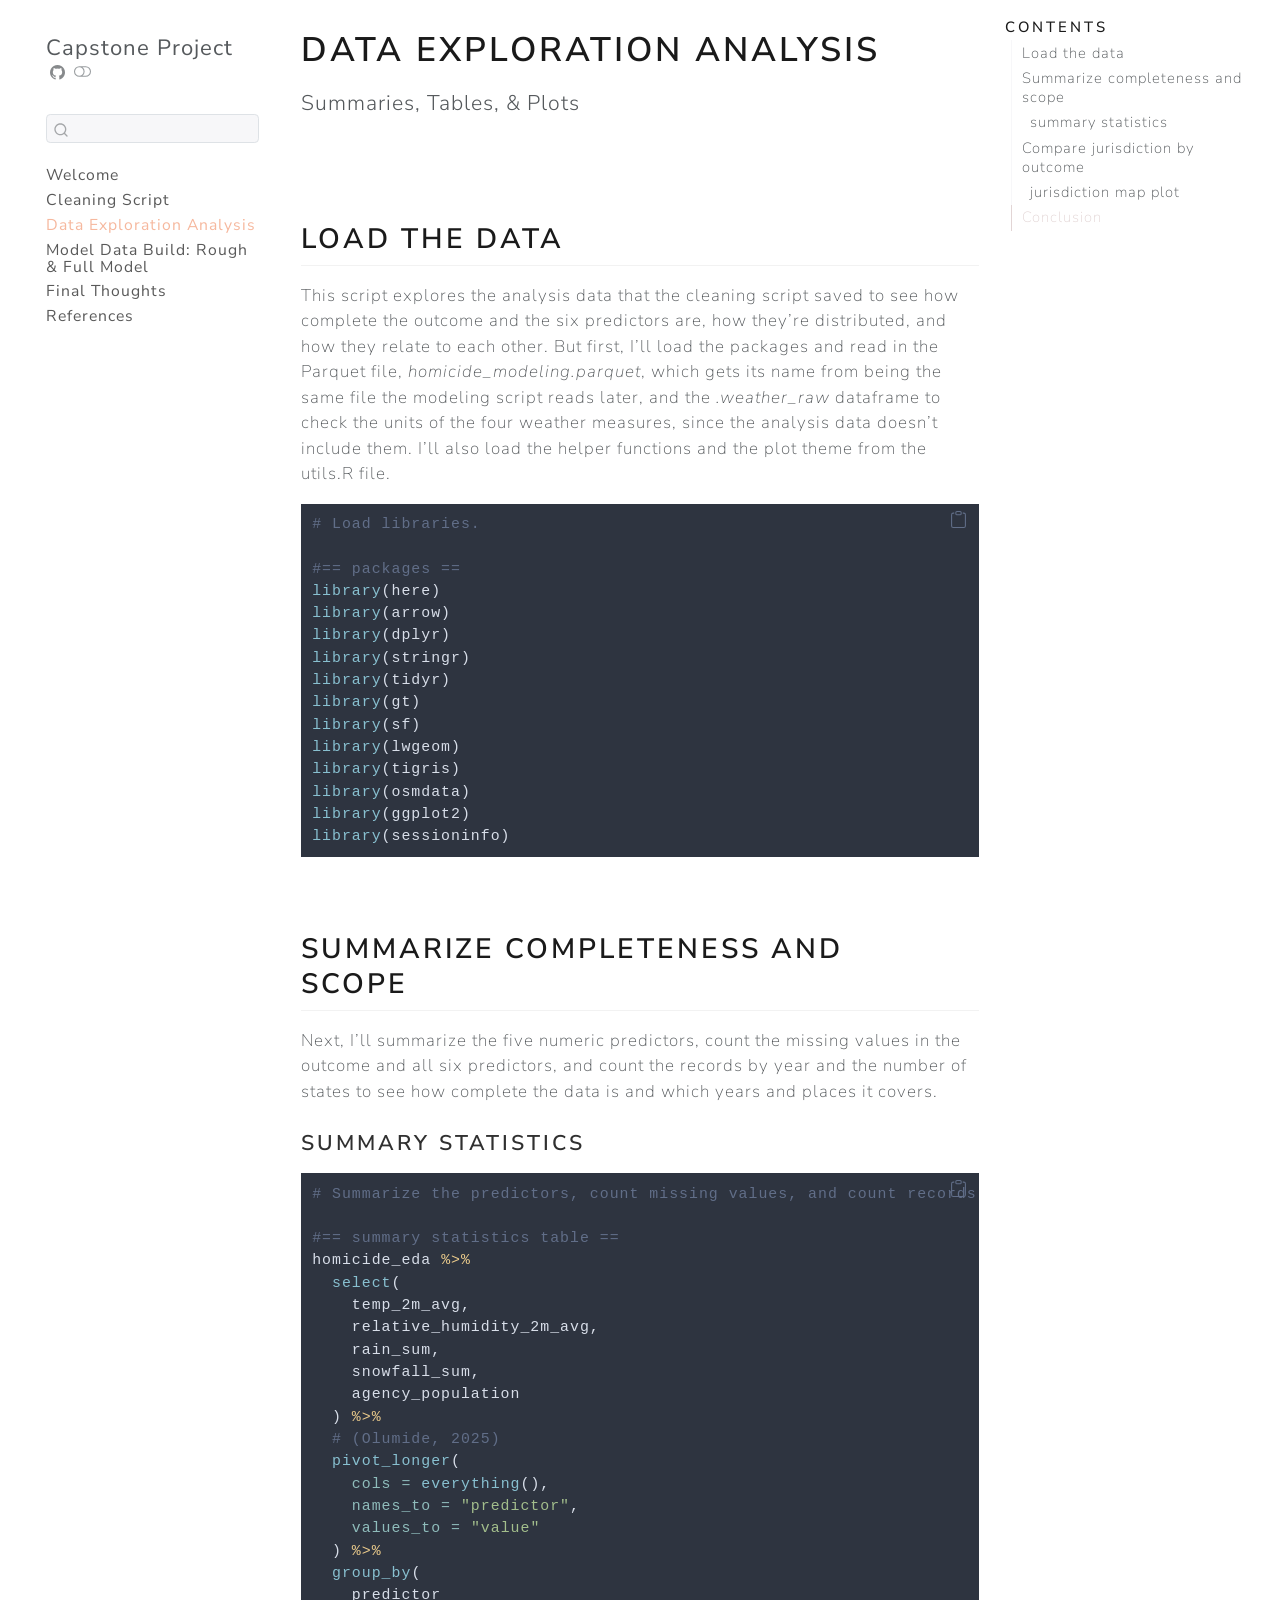
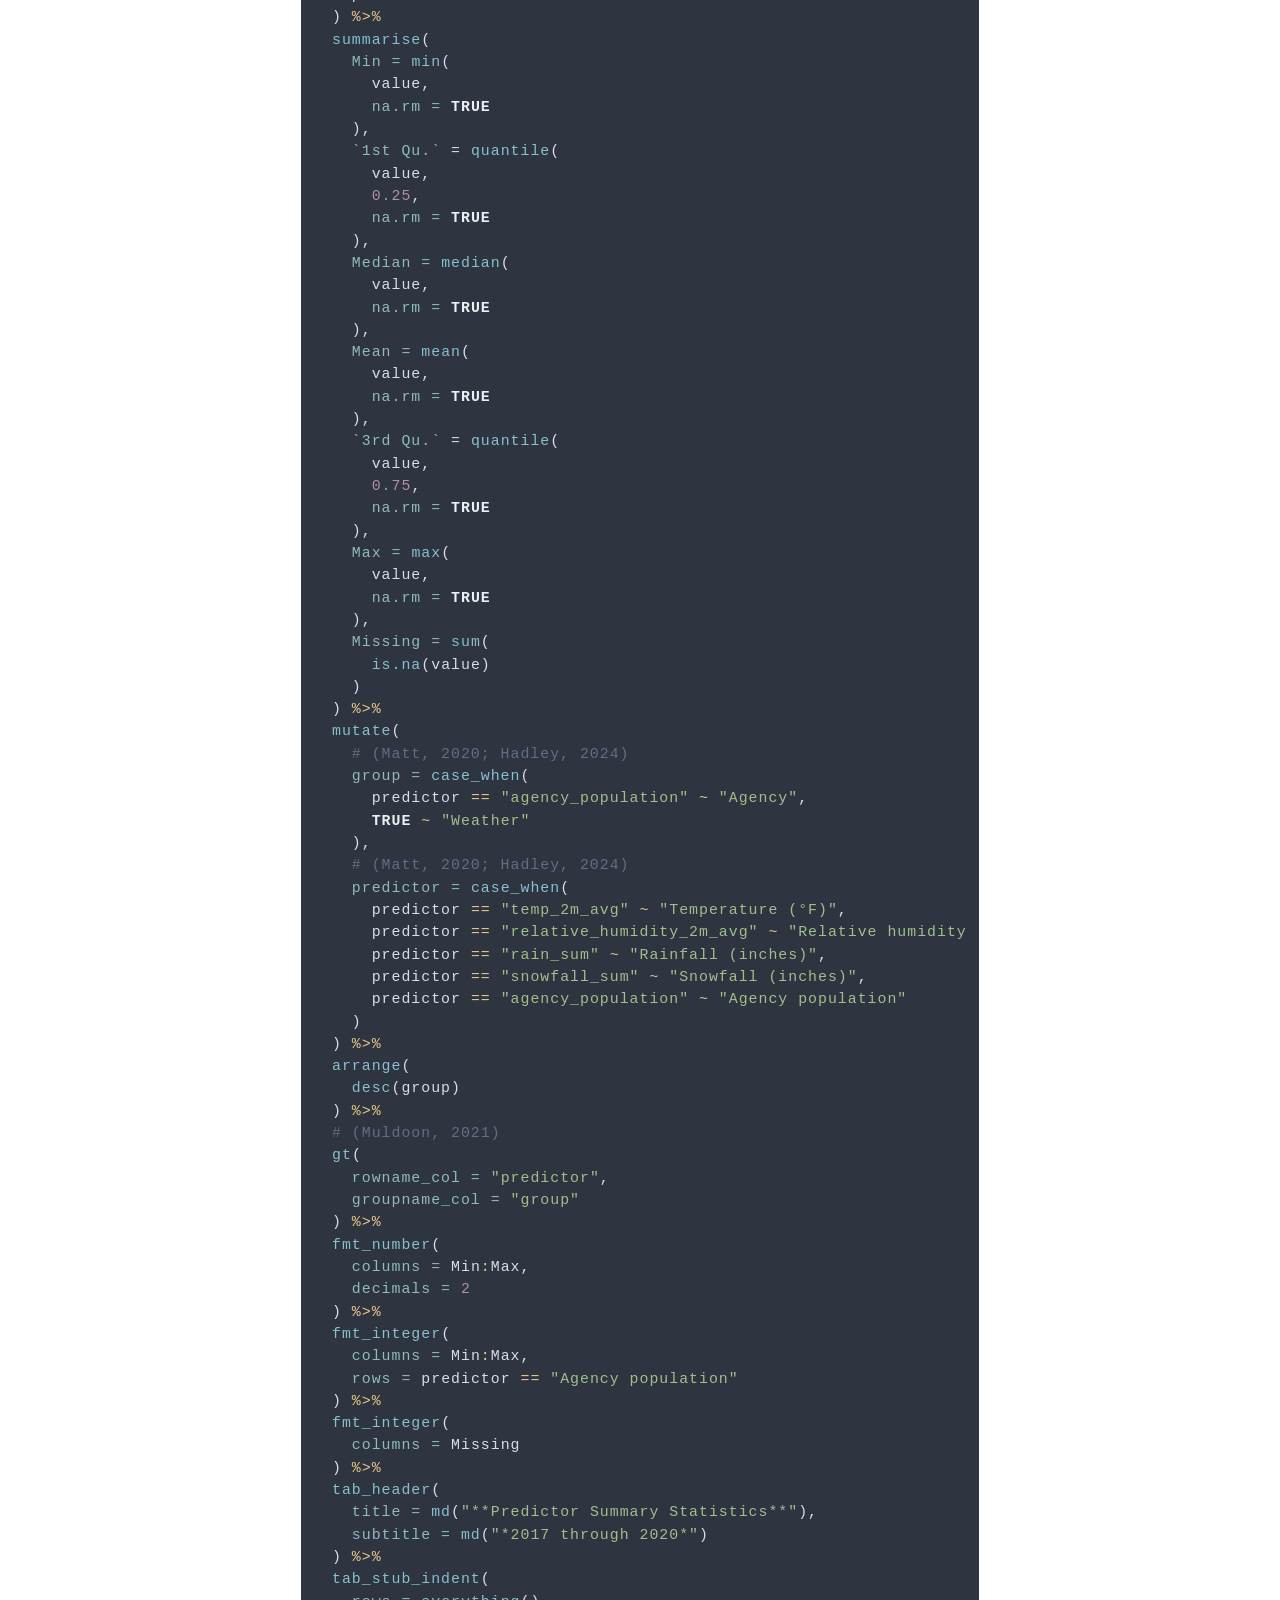
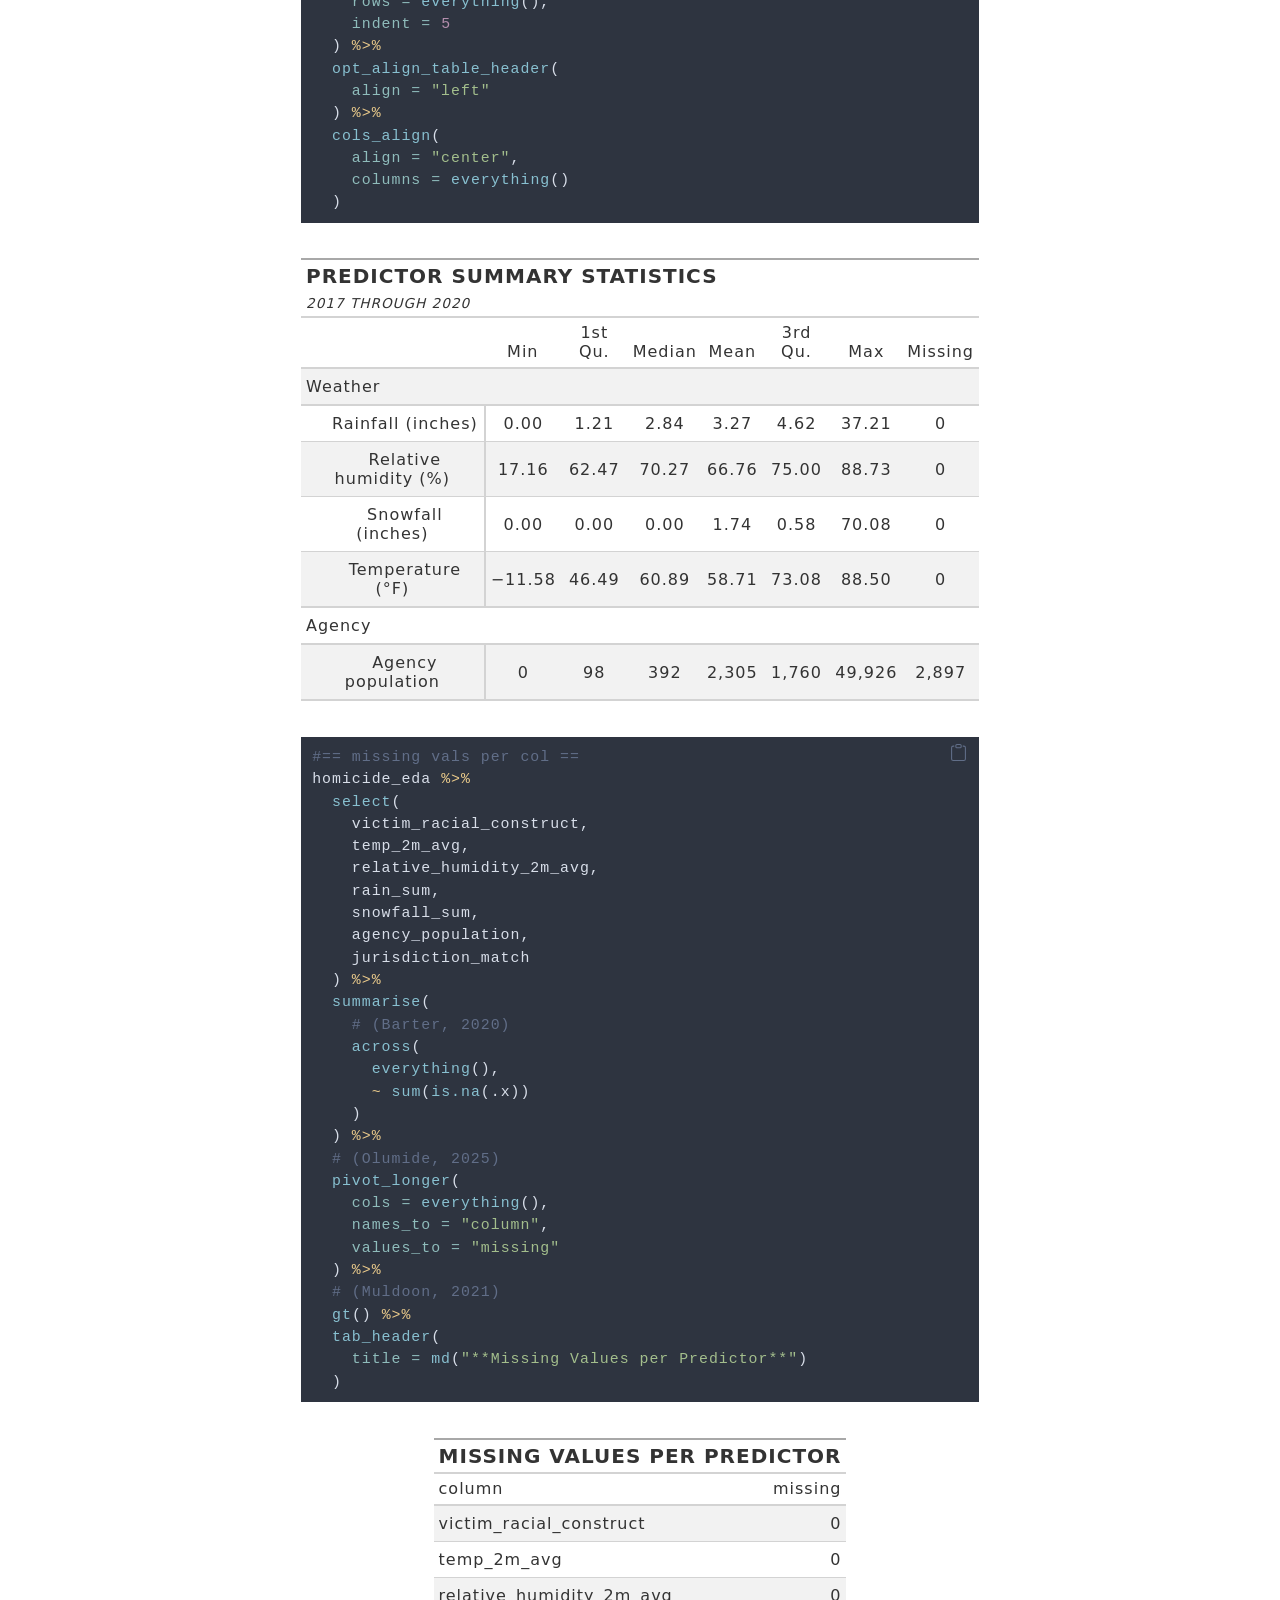
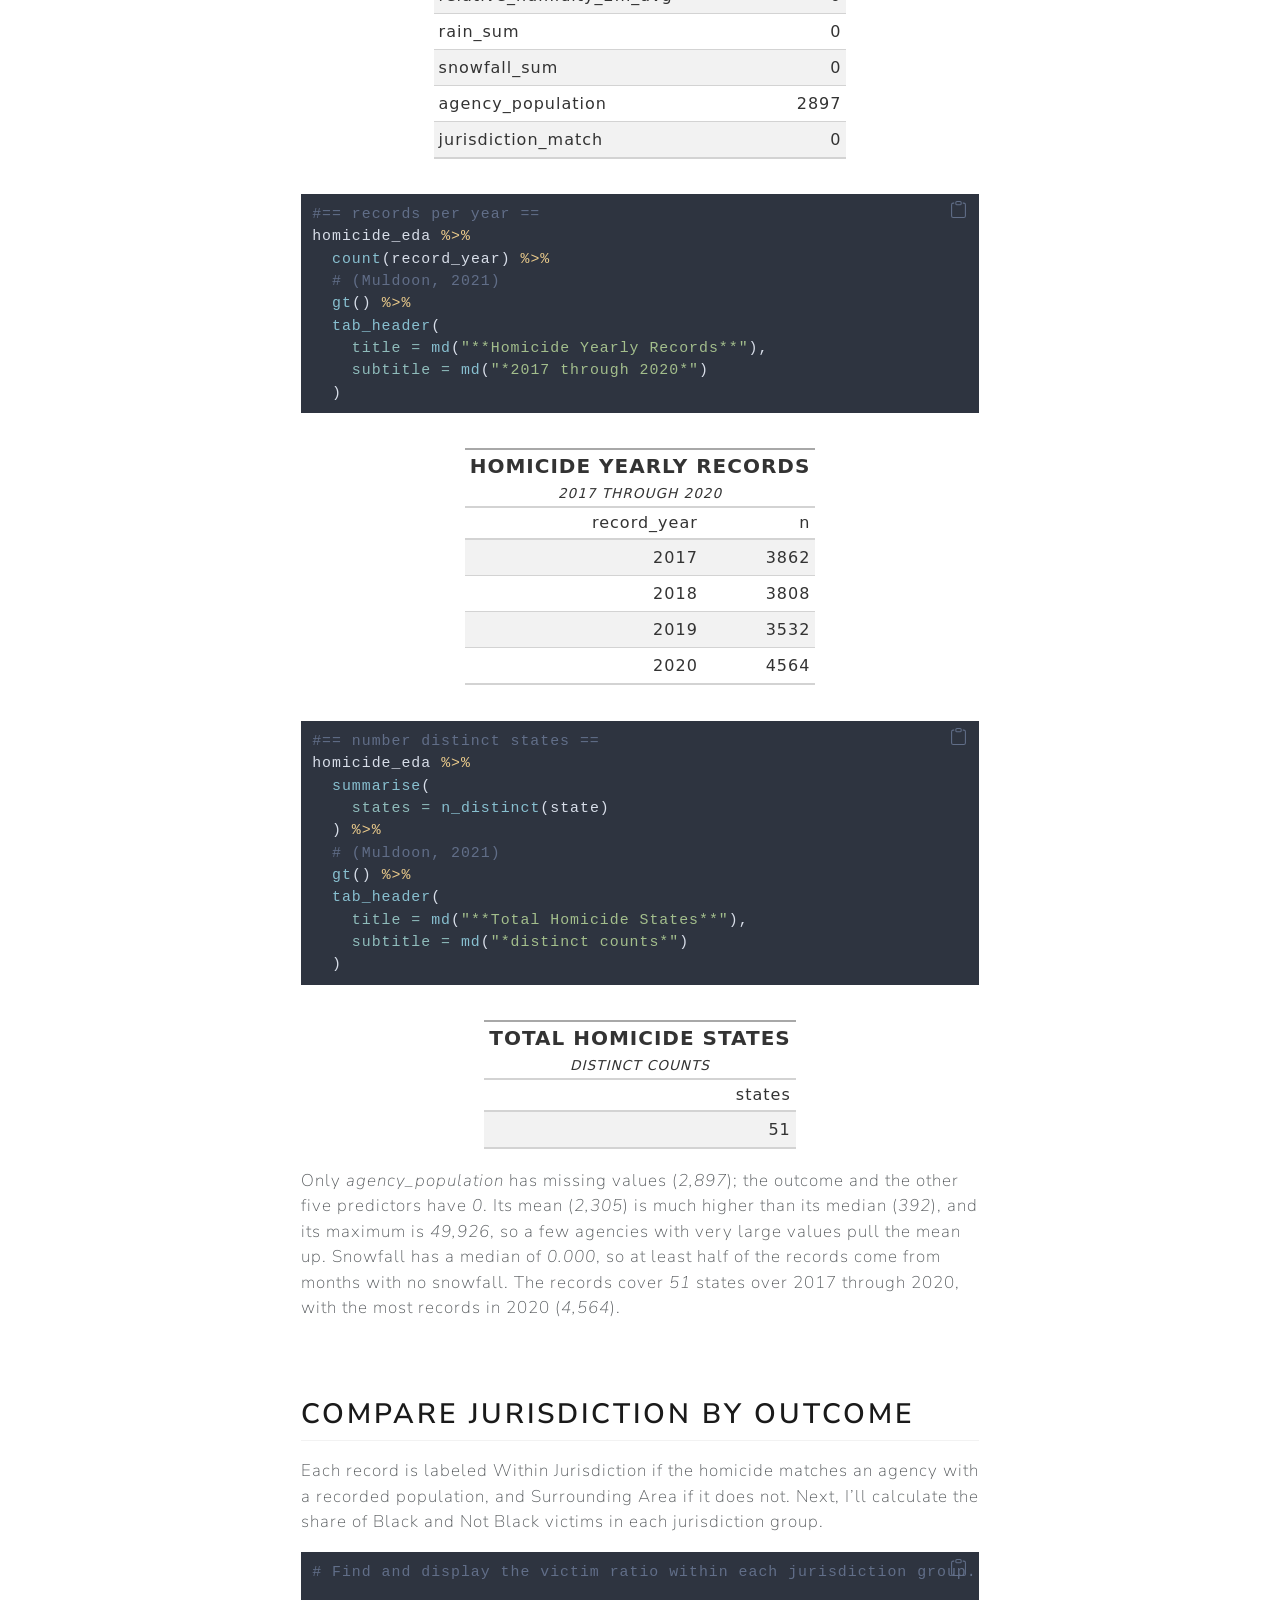
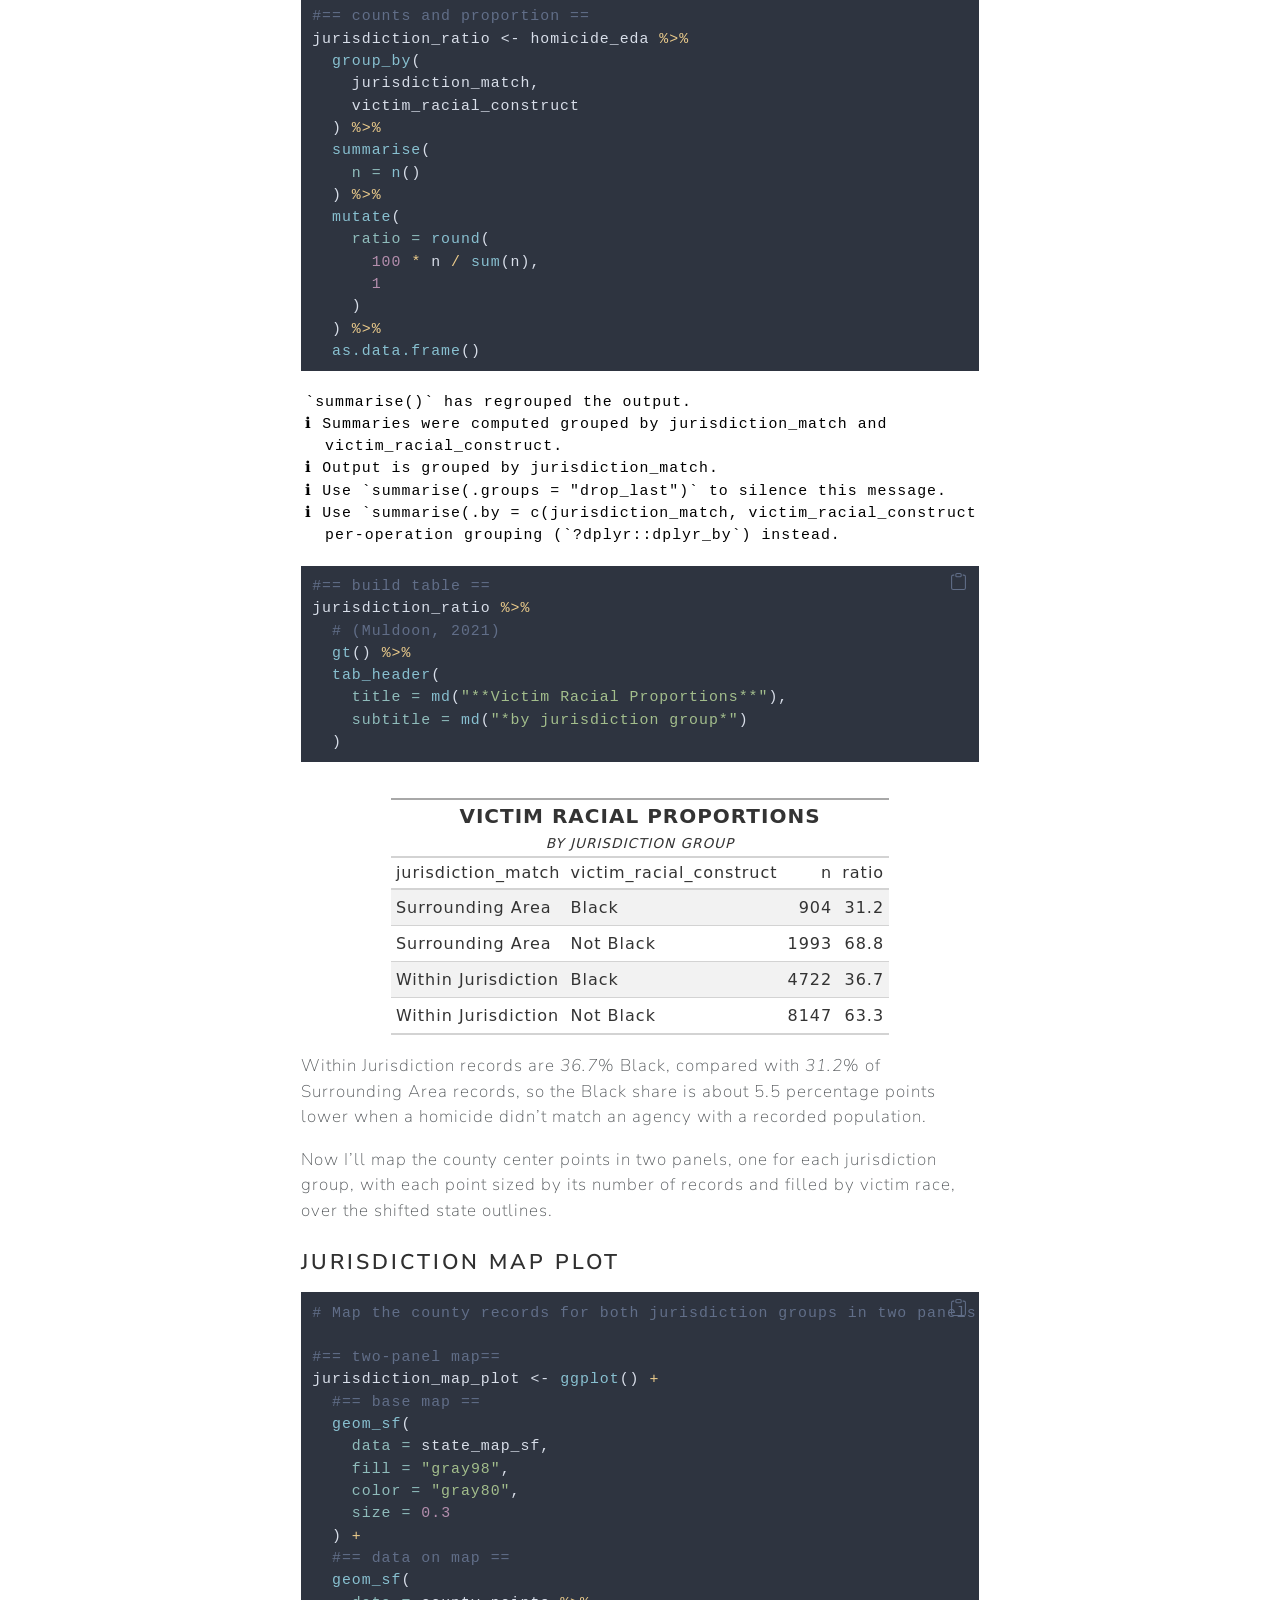
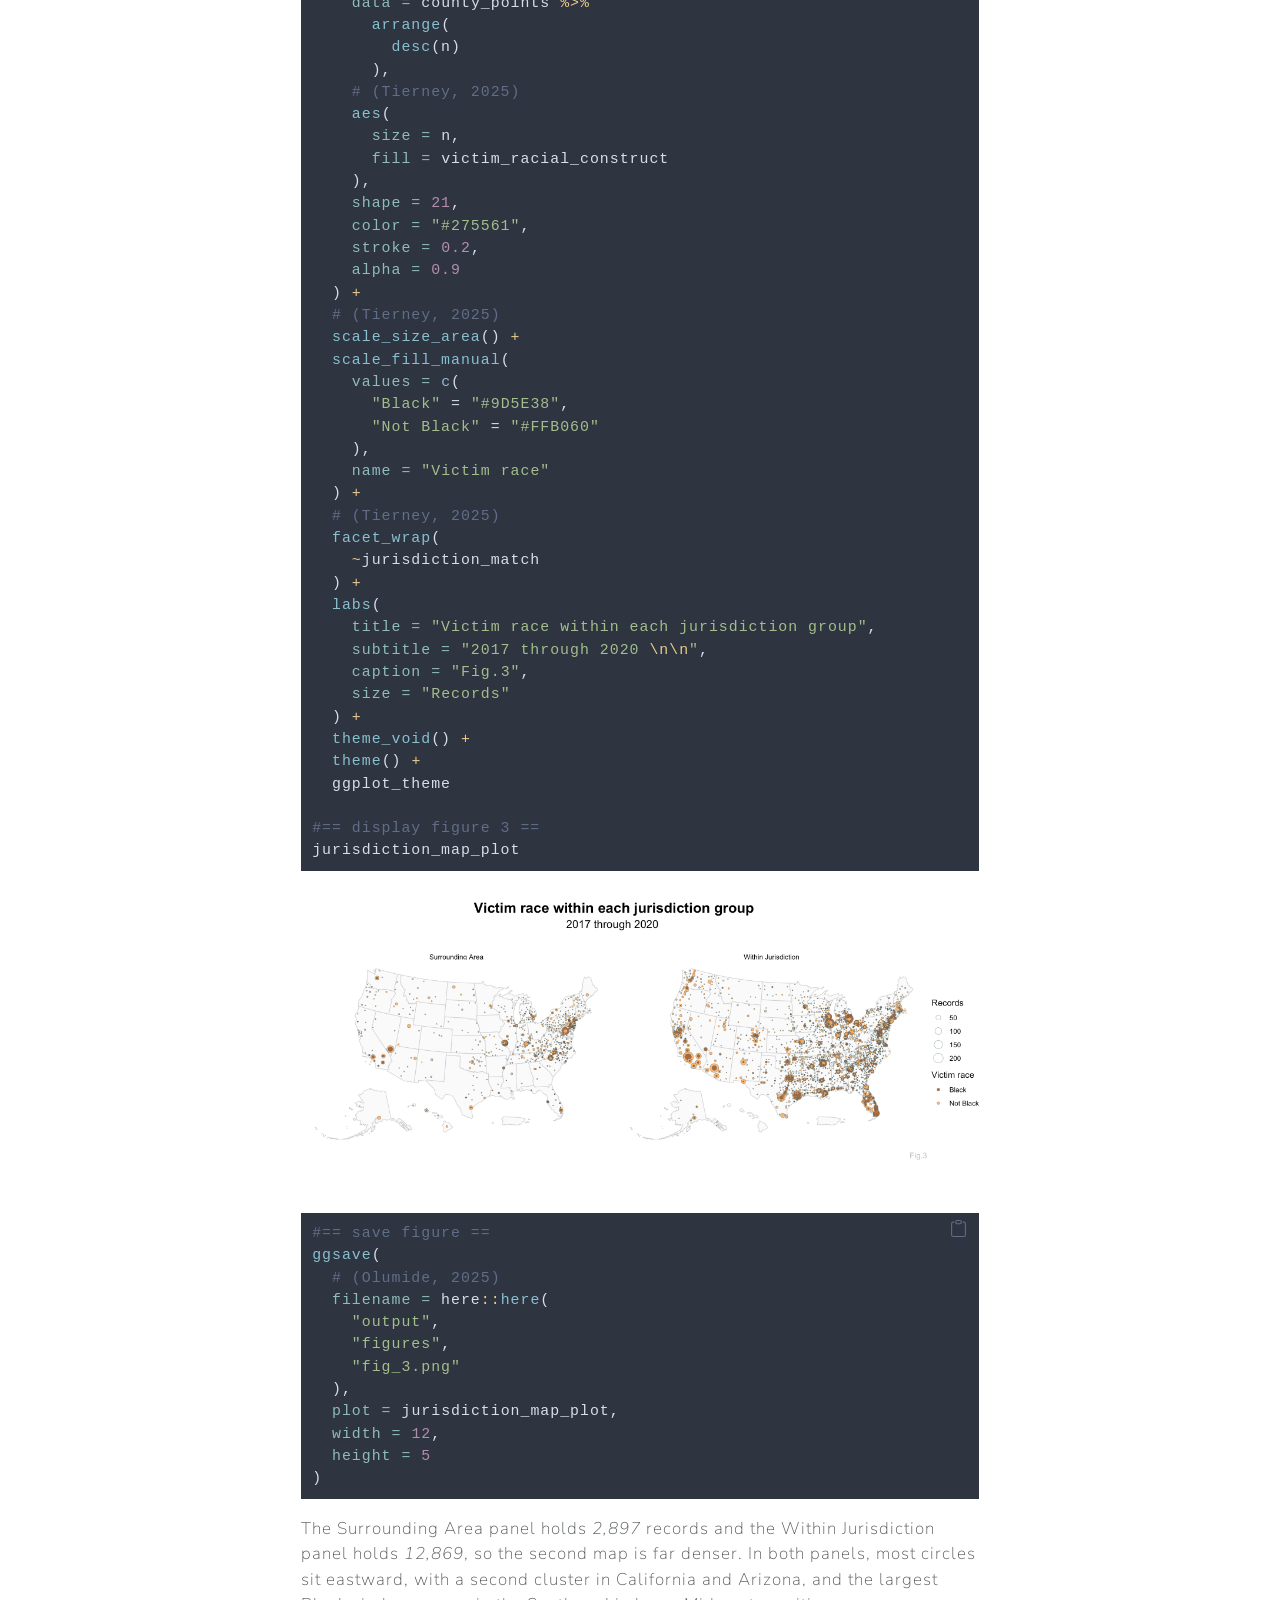
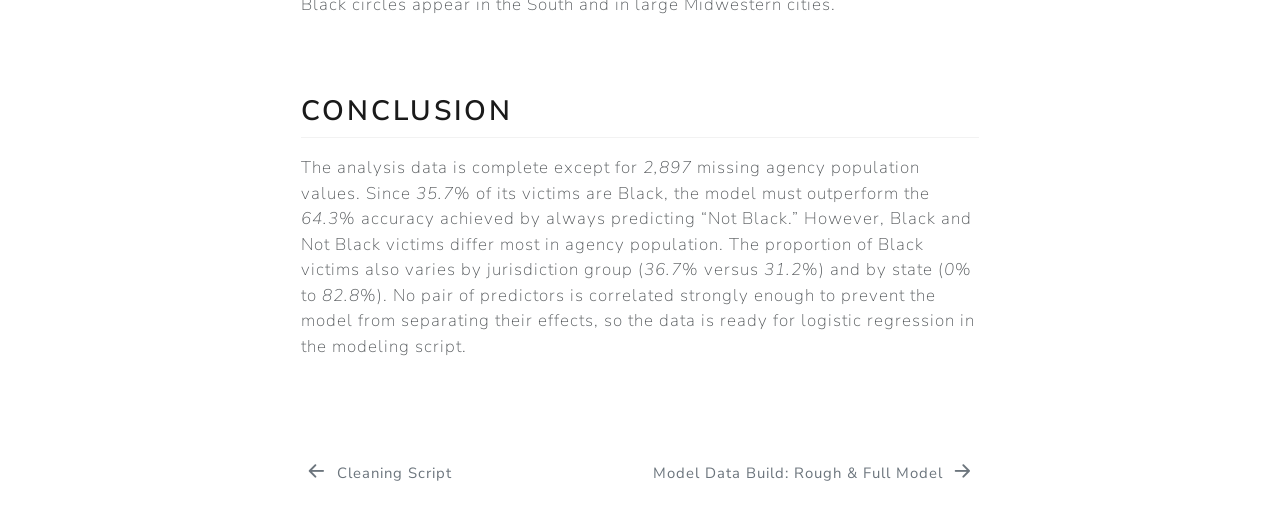
==== commit 547e3572: "Built site for gh-pages" ====
--- a/analysis.html
+++ b/analysis.html
@@ -79,7 +79,7 @@
 <script src="site_libs/bootstrap/bootstrap.min.js"></script>
 <link href="site_libs/bootstrap/bootstrap-icons.css" rel="stylesheet">
 <link href="site_libs/bootstrap/bootstrap-3e18b3acf60f17f609d210e892373514.min.css" rel="stylesheet" append-hash="true" class="quarto-color-scheme" id="quarto-bootstrap" data-mode="light">
-<link href="site_libs/bootstrap/bootstrap-dark-64ac0ea8960e56d0d36a105beec6d6fa.min.css" rel="stylesheet" append-hash="true" class="quarto-color-scheme quarto-color-alternate" id="quarto-bootstrap" data-mode="dark">
+<link href="site_libs/bootstrap/bootstrap-dark-6db67090b17037dfbc1bb68279a7131e.min.css" rel="stylesheet" append-hash="true" class="quarto-color-scheme quarto-color-alternate" id="quarto-bootstrap" data-mode="dark">
 <link href="site_libs/bootstrap/bootstrap-3e18b3acf60f17f609d210e892373514.min.css" rel="stylesheet" append-hash="true" class="quarto-color-scheme-extra" id="quarto-bootstrap" data-mode="light">
 <script id="quarto-search-options" type="application/json">{
   "location": "sidebar",
@@ -340,6 +340,12 @@
 </li>
         <li class="sidebar-item">
   <div class="sidebar-item-container"> 
+  <a href="./thoughts.html" class="sidebar-item-text sidebar-link">
+ <span class="menu-text">Final Thoughts</span></a>
+  </div>
+</li>
+        <li class="sidebar-item">
+  <div class="sidebar-item-container"> 
   <a href="./references.html" class="sidebar-item-text sidebar-link">
  <span class="menu-text">References</span></a>
   </div>
@@ -355,7 +361,14 @@
    
   <ul>
   <li><a href="#load-the-data" id="toc-load-the-data" class="nav-link active" data-scroll-target="#load-the-data">Load the data</a></li>
-  <li><a href="#summarize-completeness-and-scope" id="toc-summarize-completeness-and-scope" class="nav-link" data-scroll-target="#summarize-completeness-and-scope">Summarize completeness and scope</a></li>
+  <li><a href="#summarize-completeness-and-scope" id="toc-summarize-completeness-and-scope" class="nav-link" data-scroll-target="#summarize-completeness-and-scope">Summarize completeness and scope</a>
+  <ul>
+  <li><a href="#summary-statistics" id="toc-summary-statistics" class="nav-link" data-scroll-target="#summary-statistics">summary statistics</a></li>
+  </ul></li>
+  <li><a href="#compare-jurisdiction-by-outcome" id="toc-compare-jurisdiction-by-outcome" class="nav-link" data-scroll-target="#compare-jurisdiction-by-outcome">Compare jurisdiction by outcome</a>
+  <ul>
+  <li><a href="#jurisdiction-map-plot" id="toc-jurisdiction-map-plot" class="nav-link" data-scroll-target="#jurisdiction-map-plot">jurisdiction map plot</a></li>
+  </ul></li>
   <li><a href="#conclusion" id="toc-conclusion" class="nav-link" data-scroll-target="#conclusion">Conclusion</a></li>
   </ul>
 </nav>
@@ -413,6 +426,8 @@
 <section id="summarize-completeness-and-scope" class="level2">
 <h2 class="anchored" data-anchor-id="summarize-completeness-and-scope">Summarize completeness and scope</h2>
 <p>Next, I’ll summarize the five numeric predictors, count the missing values in the outcome and all six predictors, and count the records by year and the number of states to see how complete the data is and which years and places it covers.</p>
+<section id="summary-statistics" class="level4">
+<h4 class="anchored" data-anchor-id="summary-statistics">summary statistics</h4>
 <div class="cell">
 <div class="sourceCode cell-code" id="cb2"><pre class="sourceCode r code-with-copy"><code class="sourceCode r"><span id="cb2-1"><a href="#cb2-1" aria-hidden="true" tabindex="-1"></a><span class="co"># Summarize the predictors, count missing values, and count records by year and state</span></span>
 <span id="cb2-2"><a href="#cb2-2" aria-hidden="true" tabindex="-1"></a></span>
@@ -515,23 +530,23 @@
 <span id="cb2-99"><a href="#cb2-99" aria-hidden="true" tabindex="-1"></a>    <span class="at">columns =</span> <span class="fu">everything</span>()</span>
 <span id="cb2-100"><a href="#cb2-100" aria-hidden="true" tabindex="-1"></a>  )</span></code><button title="Copy to Clipboard" class="code-copy-button"><i class="bi"></i></button></pre></div>
 <div class="cell-output-display">
-<div id="ravqjkcssi" style="padding-left:0px;padding-right:0px;padding-top:10px;padding-bottom:10px;overflow-x:auto;overflow-y:auto;width:auto;height:auto;">
-<style>#ravqjkcssi table {
+<div id="snqeucuaob" style="padding-left:0px;padding-right:0px;padding-top:10px;padding-bottom:10px;overflow-x:auto;overflow-y:auto;width:auto;height:auto;">
+<style>#snqeucuaob table {
   font-family: system-ui, 'Segoe UI', Roboto, Helvetica, Arial, sans-serif, 'Apple Color Emoji', 'Segoe UI Emoji', 'Segoe UI Symbol', 'Noto Color Emoji';
   -webkit-font-smoothing: antialiased;
   -moz-osx-font-smoothing: grayscale;
 }
 
-#ravqjkcssi thead, #ravqjkcssi tbody, #ravqjkcssi tfoot, #ravqjkcssi tr, #ravqjkcssi td, #ravqjkcssi th {
+#snqeucuaob thead, #snqeucuaob tbody, #snqeucuaob tfoot, #snqeucuaob tr, #snqeucuaob td, #snqeucuaob th {
   border-style: none;
 }
 
-#ravqjkcssi p {
+#snqeucuaob p {
   margin: 0;
   padding: 0;
 }
 
-#ravqjkcssi .gt_table {
+#snqeucuaob .gt_table {
   display: table;
   border-collapse: collapse;
   line-height: normal;
@@ -557,12 +572,12 @@
   border-left-color: #D3D3D3;
 }
 
-#ravqjkcssi .gt_caption {
+#snqeucuaob .gt_caption {
   padding-top: 4px;
   padding-bottom: 4px;
 }
 
-#ravqjkcssi .gt_title {
+#snqeucuaob .gt_title {
   color: #333333;
   font-size: 125%;
   font-weight: initial;
@@ -574,7 +589,7 @@
   border-bottom-width: 0;
 }
 
-#ravqjkcssi .gt_subtitle {
+#snqeucuaob .gt_subtitle {
   color: #333333;
   font-size: 85%;
   font-weight: initial;
@@ -586,7 +601,7 @@
   border-top-width: 0;
 }
 
-#ravqjkcssi .gt_heading {
+#snqeucuaob .gt_heading {
   background-color: #FFFFFF;
   text-align: left;
   border-bottom-color: #FFFFFF;
@@ -598,13 +613,13 @@
   border-right-color: #D3D3D3;
 }
 
-#ravqjkcssi .gt_bottom_border {
-  border-bottom-style: solid;
-  border-bottom-width: 2px;
-  border-bottom-color: #D3D3D3;
-}
-
-#ravqjkcssi .gt_col_headings {
+#snqeucuaob .gt_bottom_border {
+  border-bottom-style: solid;
+  border-bottom-width: 2px;
+  border-bottom-color: #D3D3D3;
+}
+
+#snqeucuaob .gt_col_headings {
   border-top-style: solid;
   border-top-width: 2px;
   border-top-color: #D3D3D3;
@@ -619,7 +634,7 @@
   border-right-color: #D3D3D3;
 }
 
-#ravqjkcssi .gt_col_heading {
+#snqeucuaob .gt_col_heading {
   color: #333333;
   background-color: #FFFFFF;
   font-size: 100%;
@@ -639,7 +654,7 @@
   overflow-x: hidden;
 }
 
-#ravqjkcssi .gt_column_spanner_outer {
+#snqeucuaob .gt_column_spanner_outer {
   color: #333333;
   background-color: #FFFFFF;
   font-size: 100%;
@@ -651,15 +666,15 @@
   padding-right: 4px;
 }
 
-#ravqjkcssi .gt_column_spanner_outer:first-child {
+#snqeucuaob .gt_column_spanner_outer:first-child {
   padding-left: 0;
 }
 
-#ravqjkcssi .gt_column_spanner_outer:last-child {
+#snqeucuaob .gt_column_spanner_outer:last-child {
   padding-right: 0;
 }
 
-#ravqjkcssi .gt_column_spanner {
+#snqeucuaob .gt_column_spanner {
   border-bottom-style: solid;
   border-bottom-width: 2px;
   border-bottom-color: #D3D3D3;
@@ -671,11 +686,11 @@
   width: 100%;
 }
 
-#ravqjkcssi .gt_spanner_row {
+#snqeucuaob .gt_spanner_row {
   border-bottom-style: hidden;
 }
 
-#ravqjkcssi .gt_group_heading {
+#snqeucuaob .gt_group_heading {
   padding-top: 8px;
   padding-bottom: 8px;
   padding-left: 5px;
@@ -701,7 +716,7 @@
   text-align: left;
 }
 
-#ravqjkcssi .gt_empty_group_heading {
+#snqeucuaob .gt_empty_group_heading {
   padding: 0.5px;
   color: #333333;
   background-color: #FFFFFF;
@@ -716,15 +731,15 @@
   vertical-align: middle;
 }
 
-#ravqjkcssi .gt_from_md > :first-child {
+#snqeucuaob .gt_from_md > :first-child {
   margin-top: 0;
 }
 
-#ravqjkcssi .gt_from_md > :last-child {
+#snqeucuaob .gt_from_md > :last-child {
   margin-bottom: 0;
 }
 
-#ravqjkcssi .gt_row {
+#snqeucuaob .gt_row {
   padding-top: 8px;
   padding-bottom: 8px;
   padding-left: 5px;
@@ -743,7 +758,7 @@
   overflow-x: hidden;
 }
 
-#ravqjkcssi .gt_stub {
+#snqeucuaob .gt_stub {
   color: #333333;
   background-color: #FFFFFF;
   font-size: 100%;
@@ -756,7 +771,7 @@
   padding-right: 5px;
 }
 
-#ravqjkcssi .gt_stub_row_group {
+#snqeucuaob .gt_stub_row_group {
   color: #333333;
   background-color: #FFFFFF;
   font-size: 100%;
@@ -770,15 +785,15 @@
   vertical-align: top;
 }
 
-#ravqjkcssi .gt_row_group_first td {
-  border-top-width: 2px;
-}
-
-#ravqjkcssi .gt_row_group_first th {
-  border-top-width: 2px;
-}
-
-#ravqjkcssi .gt_summary_row {
+#snqeucuaob .gt_row_group_first td {
+  border-top-width: 2px;
+}
+
+#snqeucuaob .gt_row_group_first th {
+  border-top-width: 2px;
+}
+
+#snqeucuaob .gt_summary_row {
   color: #333333;
   background-color: #FFFFFF;
   text-transform: inherit;
@@ -788,16 +803,16 @@
   padding-right: 5px;
 }
 
-#ravqjkcssi .gt_first_summary_row {
+#snqeucuaob .gt_first_summary_row {
   border-top-style: solid;
   border-top-color: #D3D3D3;
 }
 
-#ravqjkcssi .gt_first_summary_row.thick {
-  border-top-width: 2px;
-}
-
-#ravqjkcssi .gt_last_summary_row {
+#snqeucuaob .gt_first_summary_row.thick {
+  border-top-width: 2px;
+}
+
+#snqeucuaob .gt_last_summary_row {
   padding-top: 8px;
   padding-bottom: 8px;
   padding-left: 5px;
@@ -807,7 +822,7 @@
   border-bottom-color: #D3D3D3;
 }
 
-#ravqjkcssi .gt_grand_summary_row {
+#snqeucuaob .gt_grand_summary_row {
   color: #333333;
   background-color: #FFFFFF;
   text-transform: inherit;
@@ -817,7 +832,7 @@
   padding-right: 5px;
 }
 
-#ravqjkcssi .gt_first_grand_summary_row {
+#snqeucuaob .gt_first_grand_summary_row {
   padding-top: 8px;
   padding-bottom: 8px;
   padding-left: 5px;
@@ -827,7 +842,7 @@
   border-top-color: #D3D3D3;
 }
 
-#ravqjkcssi .gt_last_grand_summary_row_top {
+#snqeucuaob .gt_last_grand_summary_row_top {
   padding-top: 8px;
   padding-bottom: 8px;
   padding-left: 5px;
@@ -837,11 +852,11 @@
   border-bottom-color: #D3D3D3;
 }
 
-#ravqjkcssi .gt_striped {
+#snqeucuaob .gt_striped {
   background-color: rgba(128, 128, 128, 0.05);
 }
 
-#ravqjkcssi .gt_table_body {
+#snqeucuaob .gt_table_body {
   border-top-style: solid;
   border-top-width: 2px;
   border-top-color: #D3D3D3;
@@ -850,7 +865,7 @@
   border-bottom-color: #D3D3D3;
 }
 
-#ravqjkcssi .gt_footnotes {
+#snqeucuaob .gt_footnotes {
   color: #333333;
   background-color: #FFFFFF;
   border-bottom-style: none;
@@ -864,7 +879,7 @@
   border-right-color: #D3D3D3;
 }
 
-#ravqjkcssi .gt_footnote {
+#snqeucuaob .gt_footnote {
   margin: 0px;
   font-size: 90%;
   padding-top: 4px;
@@ -873,7 +888,7 @@
   padding-right: 5px;
 }
 
-#ravqjkcssi .gt_sourcenotes {
+#snqeucuaob .gt_sourcenotes {
   color: #333333;
   background-color: #FFFFFF;
   border-bottom-style: none;
@@ -887,7 +902,7 @@
   border-right-color: #D3D3D3;
 }
 
-#ravqjkcssi .gt_sourcenote {
+#snqeucuaob .gt_sourcenote {
   font-size: 90%;
   padding-top: 4px;
   padding-bottom: 4px;
@@ -895,72 +910,72 @@
   padding-right: 5px;
 }
 
-#ravqjkcssi .gt_left {
+#snqeucuaob .gt_left {
   text-align: left;
 }
 
-#ravqjkcssi .gt_center {
+#snqeucuaob .gt_center {
   text-align: center;
 }
 
-#ravqjkcssi .gt_right {
+#snqeucuaob .gt_right {
   text-align: right;
   font-variant-numeric: tabular-nums;
 }
 
-#ravqjkcssi .gt_font_normal {
+#snqeucuaob .gt_font_normal {
   font-weight: normal;
 }
 
-#ravqjkcssi .gt_font_bold {
+#snqeucuaob .gt_font_bold {
   font-weight: bold;
 }
 
-#ravqjkcssi .gt_font_italic {
+#snqeucuaob .gt_font_italic {
   font-style: italic;
 }
 
-#ravqjkcssi .gt_super {
+#snqeucuaob .gt_super {
   font-size: 65%;
 }
 
-#ravqjkcssi .gt_footnote_marks {
+#snqeucuaob .gt_footnote_marks {
   font-size: 75%;
   vertical-align: 0.4em;
   position: initial;
 }
 
-#ravqjkcssi .gt_asterisk {
+#snqeucuaob .gt_asterisk {
   font-size: 100%;
   vertical-align: 0;
 }
 
-#ravqjkcssi .gt_indent_1 {
+#snqeucuaob .gt_indent_1 {
   text-indent: 5px;
 }
 
-#ravqjkcssi .gt_indent_2 {
+#snqeucuaob .gt_indent_2 {
   text-indent: 10px;
 }
 
-#ravqjkcssi .gt_indent_3 {
+#snqeucuaob .gt_indent_3 {
   text-indent: 15px;
 }
 
-#ravqjkcssi .gt_indent_4 {
+#snqeucuaob .gt_indent_4 {
   text-indent: 20px;
 }
 
-#ravqjkcssi .gt_indent_5 {
+#snqeucuaob .gt_indent_5 {
   text-indent: 25px;
 }
 
-#ravqjkcssi .katex-display {
+#snqeucuaob .katex-display {
   display: inline-flex !important;
   margin-bottom: 0.75em !important;
 }
 
-#ravqjkcssi div.Reactable > div.rt-table > div.rt-thead > div.rt-tr.rt-tr-group-header > div.rt-th-group:after {
+#snqeucuaob div.Reactable > div.rt-table > div.rt-thead > div.rt-tr.rt-tr-group-header > div.rt-th-group:after {
   height: 0px !important;
 }
 </style>
@@ -1076,23 +1091,23 @@
 <span id="cb3-28"><a href="#cb3-28" aria-hidden="true" tabindex="-1"></a>    <span class="at">title =</span> <span class="fu">md</span>(<span class="st">"**Missing Values per Predictor**"</span>)</span>
 <span id="cb3-29"><a href="#cb3-29" aria-hidden="true" tabindex="-1"></a>  )</span></code><button title="Copy to Clipboard" class="code-copy-button"><i class="bi"></i></button></pre></div>
 <div class="cell-output-display">
-<div id="deaicxgdjl" style="padding-left:0px;padding-right:0px;padding-top:10px;padding-bottom:10px;overflow-x:auto;overflow-y:auto;width:auto;height:auto;">
-<style>#deaicxgdjl table {
+<div id="lxoaoqwevc" style="padding-left:0px;padding-right:0px;padding-top:10px;padding-bottom:10px;overflow-x:auto;overflow-y:auto;width:auto;height:auto;">
+<style>#lxoaoqwevc table {
   font-family: system-ui, 'Segoe UI', Roboto, Helvetica, Arial, sans-serif, 'Apple Color Emoji', 'Segoe UI Emoji', 'Segoe UI Symbol', 'Noto Color Emoji';
   -webkit-font-smoothing: antialiased;
   -moz-osx-font-smoothing: grayscale;
 }
 
-#deaicxgdjl thead, #deaicxgdjl tbody, #deaicxgdjl tfoot, #deaicxgdjl tr, #deaicxgdjl td, #deaicxgdjl th {
+#lxoaoqwevc thead, #lxoaoqwevc tbody, #lxoaoqwevc tfoot, #lxoaoqwevc tr, #lxoaoqwevc td, #lxoaoqwevc th {
   border-style: none;
 }
 
-#deaicxgdjl p {
+#lxoaoqwevc p {
   margin: 0;
   padding: 0;
 }
 
-#deaicxgdjl .gt_table {
+#lxoaoqwevc .gt_table {
   display: table;
   border-collapse: collapse;
   line-height: normal;
@@ -1118,12 +1133,12 @@
   border-left-color: #D3D3D3;
 }
 
-#deaicxgdjl .gt_caption {
+#lxoaoqwevc .gt_caption {
   padding-top: 4px;
   padding-bottom: 4px;
 }
 
-#deaicxgdjl .gt_title {
+#lxoaoqwevc .gt_title {
   color: #333333;
   font-size: 125%;
   font-weight: initial;
@@ -1135,7 +1150,7 @@
   border-bottom-width: 0;
 }
 
-#deaicxgdjl .gt_subtitle {
+#lxoaoqwevc .gt_subtitle {
   color: #333333;
   font-size: 85%;
   font-weight: initial;
@@ -1147,7 +1162,7 @@
   border-top-width: 0;
 }
 
-#deaicxgdjl .gt_heading {
+#lxoaoqwevc .gt_heading {
   background-color: #FFFFFF;
   text-align: center;
   border-bottom-color: #FFFFFF;
@@ -1159,13 +1174,13 @@
   border-right-color: #D3D3D3;
 }
 
-#deaicxgdjl .gt_bottom_border {
-  border-bottom-style: solid;
-  border-bottom-width: 2px;
-  border-bottom-color: #D3D3D3;
-}
-
-#deaicxgdjl .gt_col_headings {
+#lxoaoqwevc .gt_bottom_border {
+  border-bottom-style: solid;
+  border-bottom-width: 2px;
+  border-bottom-color: #D3D3D3;
+}
+
+#lxoaoqwevc .gt_col_headings {
   border-top-style: solid;
   border-top-width: 2px;
   border-top-color: #D3D3D3;
@@ -1180,7 +1195,7 @@
   border-right-color: #D3D3D3;
 }
 
-#deaicxgdjl .gt_col_heading {
+#lxoaoqwevc .gt_col_heading {
   color: #333333;
   background-color: #FFFFFF;
   font-size: 100%;
@@ -1200,7 +1215,7 @@
   overflow-x: hidden;
 }
 
-#deaicxgdjl .gt_column_spanner_outer {
+#lxoaoqwevc .gt_column_spanner_outer {
   color: #333333;
   background-color: #FFFFFF;
   font-size: 100%;
@@ -1212,15 +1227,15 @@
   padding-right: 4px;
 }
 
-#deaicxgdjl .gt_column_spanner_outer:first-child {
+#lxoaoqwevc .gt_column_spanner_outer:first-child {
   padding-left: 0;
 }
 
-#deaicxgdjl .gt_column_spanner_outer:last-child {
+#lxoaoqwevc .gt_column_spanner_outer:last-child {
   padding-right: 0;
 }
 
-#deaicxgdjl .gt_column_spanner {
+#lxoaoqwevc .gt_column_spanner {
   border-bottom-style: solid;
   border-bottom-width: 2px;
   border-bottom-color: #D3D3D3;
@@ -1232,11 +1247,11 @@
   width: 100%;
 }
 
-#deaicxgdjl .gt_spanner_row {
+#lxoaoqwevc .gt_spanner_row {
   border-bottom-style: hidden;
 }
 
-#deaicxgdjl .gt_group_heading {
+#lxoaoqwevc .gt_group_heading {
   padding-top: 8px;
   padding-bottom: 8px;
   padding-left: 5px;
@@ -1262,7 +1277,7 @@
   text-align: left;
 }
 
-#deaicxgdjl .gt_empty_group_heading {
+#lxoaoqwevc .gt_empty_group_heading {
   padding: 0.5px;
   color: #333333;
   background-color: #FFFFFF;
@@ -1277,15 +1292,15 @@
   vertical-align: middle;
 }
 
-#deaicxgdjl .gt_from_md > :first-child {
+#lxoaoqwevc .gt_from_md > :first-child {
   margin-top: 0;
 }
 
-#deaicxgdjl .gt_from_md > :last-child {
+#lxoaoqwevc .gt_from_md > :last-child {
   margin-bottom: 0;
 }
 
-#deaicxgdjl .gt_row {
+#lxoaoqwevc .gt_row {
   padding-top: 8px;
   padding-bottom: 8px;
   padding-left: 5px;
@@ -1304,7 +1319,7 @@
   overflow-x: hidden;
 }
 
-#deaicxgdjl .gt_stub {
+#lxoaoqwevc .gt_stub {
   color: #333333;
   background-color: #FFFFFF;
   font-size: 100%;
@@ -1317,7 +1332,7 @@
   padding-right: 5px;
 }
 
-#deaicxgdjl .gt_stub_row_group {
+#lxoaoqwevc .gt_stub_row_group {
   color: #333333;
   background-color: #FFFFFF;
   font-size: 100%;
@@ -1331,15 +1346,15 @@
   vertical-align: top;
 }
 
-#deaicxgdjl .gt_row_group_first td {
-  border-top-width: 2px;
-}
-
-#deaicxgdjl .gt_row_group_first th {
-  border-top-width: 2px;
-}
-
-#deaicxgdjl .gt_summary_row {
+#lxoaoqwevc .gt_row_group_first td {
+  border-top-width: 2px;
+}
+
+#lxoaoqwevc .gt_row_group_first th {
+  border-top-width: 2px;
+}
+
+#lxoaoqwevc .gt_summary_row {
   color: #333333;
   background-color: #FFFFFF;
   text-transform: inherit;
@@ -1349,16 +1364,16 @@
   padding-right: 5px;
 }
 
-#deaicxgdjl .gt_first_summary_row {
+#lxoaoqwevc .gt_first_summary_row {
   border-top-style: solid;
   border-top-color: #D3D3D3;
 }
 
-#deaicxgdjl .gt_first_summary_row.thick {
-  border-top-width: 2px;
-}
-
-#deaicxgdjl .gt_last_summary_row {
+#lxoaoqwevc .gt_first_summary_row.thick {
+  border-top-width: 2px;
+}
+
+#lxoaoqwevc .gt_last_summary_row {
   padding-top: 8px;
   padding-bottom: 8px;
   padding-left: 5px;
@@ -1368,7 +1383,7 @@
   border-bottom-color: #D3D3D3;
 }
 
-#deaicxgdjl .gt_grand_summary_row {
+#lxoaoqwevc .gt_grand_summary_row {
   color: #333333;
   background-color: #FFFFFF;
   text-transform: inherit;
@@ -1378,7 +1393,7 @@
   padding-right: 5px;
 }
 
-#deaicxgdjl .gt_first_grand_summary_row {
+#lxoaoqwevc .gt_first_grand_summary_row {
   padding-top: 8px;
   padding-bottom: 8px;
   padding-left: 5px;
@@ -1388,7 +1403,7 @@
   border-top-color: #D3D3D3;
 }
 
-#deaicxgdjl .gt_last_grand_summary_row_top {
+#lxoaoqwevc .gt_last_grand_summary_row_top {
   padding-top: 8px;
   padding-bottom: 8px;
   padding-left: 5px;
@@ -1398,11 +1413,11 @@
   border-bottom-color: #D3D3D3;
 }
 
-#deaicxgdjl .gt_striped {
+#lxoaoqwevc .gt_striped {
   background-color: rgba(128, 128, 128, 0.05);
 }
 
-#deaicxgdjl .gt_table_body {
+#lxoaoqwevc .gt_table_body {
   border-top-style: solid;
   border-top-width: 2px;
   border-top-color: #D3D3D3;
@@ -1411,7 +1426,7 @@
   border-bottom-color: #D3D3D3;
 }
 
-#deaicxgdjl .gt_footnotes {
+#lxoaoqwevc .gt_footnotes {
   color: #333333;
   background-color: #FFFFFF;
   border-bottom-style: none;
@@ -1425,7 +1440,7 @@
   border-right-color: #D3D3D3;
 }
 
-#deaicxgdjl .gt_footnote {
+#lxoaoqwevc .gt_footnote {
   margin: 0px;
   font-size: 90%;
   padding-top: 4px;
@@ -1434,7 +1449,7 @@
   padding-right: 5px;
 }
 
-#deaicxgdjl .gt_sourcenotes {
+#lxoaoqwevc .gt_sourcenotes {
   color: #333333;
   background-color: #FFFFFF;
   border-bottom-style: none;
@@ -1448,7 +1463,7 @@
   border-right-color: #D3D3D3;
 }
 
-#deaicxgdjl .gt_sourcenote {
+#lxoaoqwevc .gt_sourcenote {
   font-size: 90%;
   padding-top: 4px;
   padding-bottom: 4px;
@@ -1456,72 +1471,72 @@
   padding-right: 5px;
 }
 
-#deaicxgdjl .gt_left {
+#lxoaoqwevc .gt_left {
   text-align: left;
 }
 
-#deaicxgdjl .gt_center {
+#lxoaoqwevc .gt_center {
   text-align: center;
 }
 
-#deaicxgdjl .gt_right {
+#lxoaoqwevc .gt_right {
   text-align: right;
   font-variant-numeric: tabular-nums;
 }
 
-#deaicxgdjl .gt_font_normal {
+#lxoaoqwevc .gt_font_normal {
   font-weight: normal;
 }
 
-#deaicxgdjl .gt_font_bold {
+#lxoaoqwevc .gt_font_bold {
   font-weight: bold;
 }
 
-#deaicxgdjl .gt_font_italic {
+#lxoaoqwevc .gt_font_italic {
   font-style: italic;
 }
 
-#deaicxgdjl .gt_super {
+#lxoaoqwevc .gt_super {
   font-size: 65%;
 }
 
-#deaicxgdjl .gt_footnote_marks {
+#lxoaoqwevc .gt_footnote_marks {
   font-size: 75%;
   vertical-align: 0.4em;
   position: initial;
 }
 
-#deaicxgdjl .gt_asterisk {
+#lxoaoqwevc .gt_asterisk {
   font-size: 100%;
   vertical-align: 0;
 }
 
-#deaicxgdjl .gt_indent_1 {
+#lxoaoqwevc .gt_indent_1 {
   text-indent: 5px;
 }
 
-#deaicxgdjl .gt_indent_2 {
+#lxoaoqwevc .gt_indent_2 {
   text-indent: 10px;
 }
 
-#deaicxgdjl .gt_indent_3 {
+#lxoaoqwevc .gt_indent_3 {
   text-indent: 15px;
 }
 
-#deaicxgdjl .gt_indent_4 {
+#lxoaoqwevc .gt_indent_4 {
   text-indent: 20px;
 }
 
-#deaicxgdjl .gt_indent_5 {
+#lxoaoqwevc .gt_indent_5 {
   text-indent: 25px;
 }
 
-#deaicxgdjl .katex-display {
+#lxoaoqwevc .katex-display {
   display: inline-flex !important;
   margin-bottom: 0.75em !important;
 }
 
-#deaicxgdjl div.Reactable > div.rt-table > div.rt-thead > div.rt-tr.rt-tr-group-header > div.rt-th-group:after {
+#lxoaoqwevc div.Reactable > div.rt-table > div.rt-thead > div.rt-tr.rt-tr-group-header > div.rt-th-group:after {
   height: 0px !important;
 }
 </style>
@@ -1580,23 +1595,23 @@
 <span id="cb4-8"><a href="#cb4-8" aria-hidden="true" tabindex="-1"></a>    <span class="at">subtitle =</span> <span class="fu">md</span>(<span class="st">"*2017 through 2020*"</span>)</span>
 <span id="cb4-9"><a href="#cb4-9" aria-hidden="true" tabindex="-1"></a>  )</span></code><button title="Copy to Clipboard" class="code-copy-button"><i class="bi"></i></button></pre></div>
 <div class="cell-output-display">
-<div id="dqvlqjnbbu" style="padding-left:0px;padding-right:0px;padding-top:10px;padding-bottom:10px;overflow-x:auto;overflow-y:auto;width:auto;height:auto;">
-<style>#dqvlqjnbbu table {
+<div id="vgqyfkxpfu" style="padding-left:0px;padding-right:0px;padding-top:10px;padding-bottom:10px;overflow-x:auto;overflow-y:auto;width:auto;height:auto;">
+<style>#vgqyfkxpfu table {
   font-family: system-ui, 'Segoe UI', Roboto, Helvetica, Arial, sans-serif, 'Apple Color Emoji', 'Segoe UI Emoji', 'Segoe UI Symbol', 'Noto Color Emoji';
   -webkit-font-smoothing: antialiased;
   -moz-osx-font-smoothing: grayscale;
 }
 
-#dqvlqjnbbu thead, #dqvlqjnbbu tbody, #dqvlqjnbbu tfoot, #dqvlqjnbbu tr, #dqvlqjnbbu td, #dqvlqjnbbu th {
+#vgqyfkxpfu thead, #vgqyfkxpfu tbody, #vgqyfkxpfu tfoot, #vgqyfkxpfu tr, #vgqyfkxpfu td, #vgqyfkxpfu th {
   border-style: none;
 }
 
-#dqvlqjnbbu p {
+#vgqyfkxpfu p {
   margin: 0;
   padding: 0;
 }
 
-#dqvlqjnbbu .gt_table {
+#vgqyfkxpfu .gt_table {
   display: table;
   border-collapse: collapse;
   line-height: normal;
@@ -1622,12 +1637,12 @@
   border-left-color: #D3D3D3;
 }
 
-#dqvlqjnbbu .gt_caption {
+#vgqyfkxpfu .gt_caption {
   padding-top: 4px;
   padding-bottom: 4px;
 }
 
-#dqvlqjnbbu .gt_title {
+#vgqyfkxpfu .gt_title {
   color: #333333;
   font-size: 125%;
   font-weight: initial;
@@ -1639,7 +1654,7 @@
   border-bottom-width: 0;
 }
 
-#dqvlqjnbbu .gt_subtitle {
+#vgqyfkxpfu .gt_subtitle {
   color: #333333;
   font-size: 85%;
   font-weight: initial;
@@ -1651,7 +1666,7 @@
   border-top-width: 0;
 }
 
-#dqvlqjnbbu .gt_heading {
+#vgqyfkxpfu .gt_heading {
   background-color: #FFFFFF;
   text-align: center;
   border-bottom-color: #FFFFFF;
@@ -1663,13 +1678,13 @@
   border-right-color: #D3D3D3;
 }
 
-#dqvlqjnbbu .gt_bottom_border {
-  border-bottom-style: solid;
-  border-bottom-width: 2px;
-  border-bottom-color: #D3D3D3;
-}
-
-#dqvlqjnbbu .gt_col_headings {
+#vgqyfkxpfu .gt_bottom_border {
+  border-bottom-style: solid;
+  border-bottom-width: 2px;
+  border-bottom-color: #D3D3D3;
+}
+
+#vgqyfkxpfu .gt_col_headings {
   border-top-style: solid;
   border-top-width: 2px;
   border-top-color: #D3D3D3;
@@ -1684,7 +1699,7 @@
   border-right-color: #D3D3D3;
 }
 
-#dqvlqjnbbu .gt_col_heading {
+#vgqyfkxpfu .gt_col_heading {
   color: #333333;
   background-color: #FFFFFF;
   font-size: 100%;
@@ -1704,7 +1719,7 @@
   overflow-x: hidden;
 }
 
-#dqvlqjnbbu .gt_column_spanner_outer {
+#vgqyfkxpfu .gt_column_spanner_outer {
   color: #333333;
   background-color: #FFFFFF;
   font-size: 100%;
@@ -1716,15 +1731,15 @@
   padding-right: 4px;
 }
 
-#dqvlqjnbbu .gt_column_spanner_outer:first-child {
+#vgqyfkxpfu .gt_column_spanner_outer:first-child {
   padding-left: 0;
 }
 
-#dqvlqjnbbu .gt_column_spanner_outer:last-child {
+#vgqyfkxpfu .gt_column_spanner_outer:last-child {
   padding-right: 0;
 }
 
-#dqvlqjnbbu .gt_column_spanner {
+#vgqyfkxpfu .gt_column_spanner {
   border-bottom-style: solid;
   border-bottom-width: 2px;
   border-bottom-color: #D3D3D3;
@@ -1736,11 +1751,11 @@
   width: 100%;
 }
 
-#dqvlqjnbbu .gt_spanner_row {
+#vgqyfkxpfu .gt_spanner_row {
   border-bottom-style: hidden;
 }
 
-#dqvlqjnbbu .gt_group_heading {
+#vgqyfkxpfu .gt_group_heading {
   padding-top: 8px;
   padding-bottom: 8px;
   padding-left: 5px;
@@ -1766,7 +1781,7 @@
   text-align: left;
 }
 
-#dqvlqjnbbu .gt_empty_group_heading {
+#vgqyfkxpfu .gt_empty_group_heading {
   padding: 0.5px;
   color: #333333;
   background-color: #FFFFFF;
@@ -1781,15 +1796,15 @@
   vertical-align: middle;
 }
 
-#dqvlqjnbbu .gt_from_md > :first-child {
+#vgqyfkxpfu .gt_from_md > :first-child {
   margin-top: 0;
 }
 
-#dqvlqjnbbu .gt_from_md > :last-child {
+#vgqyfkxpfu .gt_from_md > :last-child {
   margin-bottom: 0;
 }
 
-#dqvlqjnbbu .gt_row {
+#vgqyfkxpfu .gt_row {
   padding-top: 8px;
   padding-bottom: 8px;
   padding-left: 5px;
@@ -1808,7 +1823,7 @@
   overflow-x: hidden;
 }
 
-#dqvlqjnbbu .gt_stub {
+#vgqyfkxpfu .gt_stub {
   color: #333333;
   background-color: #FFFFFF;
   font-size: 100%;
@@ -1821,7 +1836,7 @@
   padding-right: 5px;
 }
 
-#dqvlqjnbbu .gt_stub_row_group {
+#vgqyfkxpfu .gt_stub_row_group {
   color: #333333;
   background-color: #FFFFFF;
   font-size: 100%;
@@ -1835,15 +1850,15 @@
   vertical-align: top;
 }
 
-#dqvlqjnbbu .gt_row_group_first td {
-  border-top-width: 2px;
-}
-
-#dqvlqjnbbu .gt_row_group_first th {
-  border-top-width: 2px;
-}
-
-#dqvlqjnbbu .gt_summary_row {
+#vgqyfkxpfu .gt_row_group_first td {
+  border-top-width: 2px;
+}
+
+#vgqyfkxpfu .gt_row_group_first th {
+  border-top-width: 2px;
+}
+
+#vgqyfkxpfu .gt_summary_row {
   color: #333333;
   background-color: #FFFFFF;
   text-transform: inherit;
@@ -1853,16 +1868,16 @@
   padding-right: 5px;
 }
 
-#dqvlqjnbbu .gt_first_summary_row {
+#vgqyfkxpfu .gt_first_summary_row {
   border-top-style: solid;
   border-top-color: #D3D3D3;
 }
 
-#dqvlqjnbbu .gt_first_summary_row.thick {
-  border-top-width: 2px;
-}
-
-#dqvlqjnbbu .gt_last_summary_row {
+#vgqyfkxpfu .gt_first_summary_row.thick {
+  border-top-width: 2px;
+}
+
+#vgqyfkxpfu .gt_last_summary_row {
   padding-top: 8px;
   padding-bottom: 8px;
   padding-left: 5px;
@@ -1872,7 +1887,7 @@
   border-bottom-color: #D3D3D3;
 }
 
-#dqvlqjnbbu .gt_grand_summary_row {
+#vgqyfkxpfu .gt_grand_summary_row {
   color: #333333;
   background-color: #FFFFFF;
   text-transform: inherit;
@@ -1882,7 +1897,7 @@
   padding-right: 5px;
 }
 
-#dqvlqjnbbu .gt_first_grand_summary_row {
+#vgqyfkxpfu .gt_first_grand_summary_row {
   padding-top: 8px;
   padding-bottom: 8px;
   padding-left: 5px;
@@ -1892,7 +1907,7 @@
   border-top-color: #D3D3D3;
 }
 
-#dqvlqjnbbu .gt_last_grand_summary_row_top {
+#vgqyfkxpfu .gt_last_grand_summary_row_top {
   padding-top: 8px;
   padding-bottom: 8px;
   padding-left: 5px;
@@ -1902,11 +1917,11 @@
   border-bottom-color: #D3D3D3;
 }
 
-#dqvlqjnbbu .gt_striped {
+#vgqyfkxpfu .gt_striped {
   background-color: rgba(128, 128, 128, 0.05);
 }
 
-#dqvlqjnbbu .gt_table_body {
+#vgqyfkxpfu .gt_table_body {
   border-top-style: solid;
   border-top-width: 2px;
   border-top-color: #D3D3D3;
@@ -1915,7 +1930,7 @@
   border-bottom-color: #D3D3D3;
 }
 
-#dqvlqjnbbu .gt_footnotes {
+#vgqyfkxpfu .gt_footnotes {
   color: #333333;
   background-color: #FFFFFF;
   border-bottom-style: none;
@@ -1929,7 +1944,7 @@
   border-right-color: #D3D3D3;
 }
 
-#dqvlqjnbbu .gt_footnote {
+#vgqyfkxpfu .gt_footnote {
   margin: 0px;
   font-size: 90%;
   padding-top: 4px;
@@ -1938,7 +1953,7 @@
   padding-right: 5px;
 }
 
-#dqvlqjnbbu .gt_sourcenotes {
+#vgqyfkxpfu .gt_sourcenotes {
   color: #333333;
   background-color: #FFFFFF;
   border-bottom-style: none;
@@ -1952,7 +1967,7 @@
   border-right-color: #D3D3D3;
 }
 
-#dqvlqjnbbu .gt_sourcenote {
+#vgqyfkxpfu .gt_sourcenote {
   font-size: 90%;
   padding-top: 4px;
   padding-bottom: 4px;
@@ -1960,72 +1975,72 @@
   padding-right: 5px;
 }
 
-#dqvlqjnbbu .gt_left {
+#vgqyfkxpfu .gt_left {
   text-align: left;
 }
 
-#dqvlqjnbbu .gt_center {
+#vgqyfkxpfu .gt_center {
   text-align: center;
 }
 
-#dqvlqjnbbu .gt_right {
+#vgqyfkxpfu .gt_right {
   text-align: right;
   font-variant-numeric: tabular-nums;
 }
 
-#dqvlqjnbbu .gt_font_normal {
+#vgqyfkxpfu .gt_font_normal {
   font-weight: normal;
 }
 
-#dqvlqjnbbu .gt_font_bold {
+#vgqyfkxpfu .gt_font_bold {
   font-weight: bold;
 }
 
-#dqvlqjnbbu .gt_font_italic {
+#vgqyfkxpfu .gt_font_italic {
   font-style: italic;
 }
 
-#dqvlqjnbbu .gt_super {
+#vgqyfkxpfu .gt_super {
   font-size: 65%;
 }
 
-#dqvlqjnbbu .gt_footnote_marks {
+#vgqyfkxpfu .gt_footnote_marks {
   font-size: 75%;
   vertical-align: 0.4em;
   position: initial;
 }
 
-#dqvlqjnbbu .gt_asterisk {
+#vgqyfkxpfu .gt_asterisk {
   font-size: 100%;
   vertical-align: 0;
 }
 
-#dqvlqjnbbu .gt_indent_1 {
+#vgqyfkxpfu .gt_indent_1 {
   text-indent: 5px;
 }
 
-#dqvlqjnbbu .gt_indent_2 {
+#vgqyfkxpfu .gt_indent_2 {
   text-indent: 10px;
 }
 
-#dqvlqjnbbu .gt_indent_3 {
+#vgqyfkxpfu .gt_indent_3 {
   text-indent: 15px;
 }
 
-#dqvlqjnbbu .gt_indent_4 {
+#vgqyfkxpfu .gt_indent_4 {
   text-indent: 20px;
 }
 
-#dqvlqjnbbu .gt_indent_5 {
+#vgqyfkxpfu .gt_indent_5 {
   text-indent: 25px;
 }
 
-#dqvlqjnbbu .katex-display {
+#vgqyfkxpfu .katex-display {
   display: inline-flex !important;
   margin-bottom: 0.75em !important;
 }
 
-#dqvlqjnbbu div.Reactable > div.rt-table > div.rt-thead > div.rt-tr.rt-tr-group-header > div.rt-th-group:after {
+#vgqyfkxpfu div.Reactable > div.rt-table > div.rt-thead > div.rt-tr.rt-tr-group-header > div.rt-th-group:after {
   height: 0px !important;
 }
 </style>
@@ -2077,23 +2092,23 @@
 <span id="cb5-10"><a href="#cb5-10" aria-hidden="true" tabindex="-1"></a>    <span class="at">subtitle =</span> <span class="fu">md</span>(<span class="st">"*distinct counts*"</span>)</span>
 <span id="cb5-11"><a href="#cb5-11" aria-hidden="true" tabindex="-1"></a>  )</span></code><button title="Copy to Clipboard" class="code-copy-button"><i class="bi"></i></button></pre></div>
 <div class="cell-output-display">
-<div id="ucrudqtmfe" style="padding-left:0px;padding-right:0px;padding-top:10px;padding-bottom:10px;overflow-x:auto;overflow-y:auto;width:auto;height:auto;">
-<style>#ucrudqtmfe table {
+<div id="dbynyqlisb" style="padding-left:0px;padding-right:0px;padding-top:10px;padding-bottom:10px;overflow-x:auto;overflow-y:auto;width:auto;height:auto;">
+<style>#dbynyqlisb table {
   font-family: system-ui, 'Segoe UI', Roboto, Helvetica, Arial, sans-serif, 'Apple Color Emoji', 'Segoe UI Emoji', 'Segoe UI Symbol', 'Noto Color Emoji';
   -webkit-font-smoothing: antialiased;
   -moz-osx-font-smoothing: grayscale;
 }
 
-#ucrudqtmfe thead, #ucrudqtmfe tbody, #ucrudqtmfe tfoot, #ucrudqtmfe tr, #ucrudqtmfe td, #ucrudqtmfe th {
+#dbynyqlisb thead, #dbynyqlisb tbody, #dbynyqlisb tfoot, #dbynyqlisb tr, #dbynyqlisb td, #dbynyqlisb th {
   border-style: none;
 }
 
-#ucrudqtmfe p {
+#dbynyqlisb p {
   margin: 0;
   padding: 0;
 }
 
-#ucrudqtmfe .gt_table {
+#dbynyqlisb .gt_table {
   display: table;
   border-collapse: collapse;
   line-height: normal;
@@ -2119,12 +2134,12 @@
   border-left-color: #D3D3D3;
 }
 
-#ucrudqtmfe .gt_caption {
+#dbynyqlisb .gt_caption {
   padding-top: 4px;
   padding-bottom: 4px;
 }
 
-#ucrudqtmfe .gt_title {
+#dbynyqlisb .gt_title {
   color: #333333;
   font-size: 125%;
   font-weight: initial;
@@ -2136,7 +2151,7 @@
   border-bottom-width: 0;
 }
 
-#ucrudqtmfe .gt_subtitle {
+#dbynyqlisb .gt_subtitle {
   color: #333333;
   font-size: 85%;
   font-weight: initial;
@@ -2148,7 +2163,7 @@
   border-top-width: 0;
 }
 
-#ucrudqtmfe .gt_heading {
+#dbynyqlisb .gt_heading {
   background-color: #FFFFFF;
   text-align: center;
   border-bottom-color: #FFFFFF;
@@ -2160,13 +2175,13 @@
   border-right-color: #D3D3D3;
 }
 
-#ucrudqtmfe .gt_bottom_border {
-  border-bottom-style: solid;
-  border-bottom-width: 2px;
-  border-bottom-color: #D3D3D3;
-}
-
-#ucrudqtmfe .gt_col_headings {
+#dbynyqlisb .gt_bottom_border {
+  border-bottom-style: solid;
+  border-bottom-width: 2px;
+  border-bottom-color: #D3D3D3;
+}
+
+#dbynyqlisb .gt_col_headings {
   border-top-style: solid;
   border-top-width: 2px;
   border-top-color: #D3D3D3;
@@ -2181,7 +2196,7 @@
   border-right-color: #D3D3D3;
 }
 
-#ucrudqtmfe .gt_col_heading {
+#dbynyqlisb .gt_col_heading {
   color: #333333;
   background-color: #FFFFFF;
   font-size: 100%;
@@ -2201,7 +2216,7 @@
   overflow-x: hidden;
 }
 
-#ucrudqtmfe .gt_column_spanner_outer {
+#dbynyqlisb .gt_column_spanner_outer {
   color: #333333;
   background-color: #FFFFFF;
   font-size: 100%;
@@ -2213,15 +2228,15 @@
   padding-right: 4px;
 }
 
-#ucrudqtmfe .gt_column_spanner_outer:first-child {
+#dbynyqlisb .gt_column_spanner_outer:first-child {
   padding-left: 0;
 }
 
-#ucrudqtmfe .gt_column_spanner_outer:last-child {
+#dbynyqlisb .gt_column_spanner_outer:last-child {
   padding-right: 0;
 }
 
-#ucrudqtmfe .gt_column_spanner {
+#dbynyqlisb .gt_column_spanner {
   border-bottom-style: solid;
   border-bottom-width: 2px;
   border-bottom-color: #D3D3D3;
@@ -2233,11 +2248,11 @@
   width: 100%;
 }
 
-#ucrudqtmfe .gt_spanner_row {
+#dbynyqlisb .gt_spanner_row {
   border-bottom-style: hidden;
 }
 
-#ucrudqtmfe .gt_group_heading {
+#dbynyqlisb .gt_group_heading {
   padding-top: 8px;
   padding-bottom: 8px;
   padding-left: 5px;
@@ -2263,7 +2278,7 @@
   text-align: left;
 }
 
-#ucrudqtmfe .gt_empty_group_heading {
+#dbynyqlisb .gt_empty_group_heading {
   padding: 0.5px;
   color: #333333;
   background-color: #FFFFFF;
@@ -2278,15 +2293,15 @@
   vertical-align: middle;
 }
 
-#ucrudqtmfe .gt_from_md > :first-child {
+#dbynyqlisb .gt_from_md > :first-child {
   margin-top: 0;
 }
 
-#ucrudqtmfe .gt_from_md > :last-child {
+#dbynyqlisb .gt_from_md > :last-child {
   margin-bottom: 0;
 }
 
-#ucrudqtmfe .gt_row {
+#dbynyqlisb .gt_row {
   padding-top: 8px;
   padding-bottom: 8px;
   padding-left: 5px;
@@ -2305,7 +2320,7 @@
   overflow-x: hidden;
 }
 
-#ucrudqtmfe .gt_stub {
+#dbynyqlisb .gt_stub {
   color: #333333;
   background-color: #FFFFFF;
   font-size: 100%;
@@ -2318,7 +2333,7 @@
   padding-right: 5px;
 }
 
-#ucrudqtmfe .gt_stub_row_group {
+#dbynyqlisb .gt_stub_row_group {
   color: #333333;
   background-color: #FFFFFF;
   font-size: 100%;
@@ -2332,15 +2347,15 @@
   vertical-align: top;
 }
 
-#ucrudqtmfe .gt_row_group_first td {
-  border-top-width: 2px;
-}
-
-#ucrudqtmfe .gt_row_group_first th {
-  border-top-width: 2px;
-}
-
-#ucrudqtmfe .gt_summary_row {
+#dbynyqlisb .gt_row_group_first td {
+  border-top-width: 2px;
+}
+
+#dbynyqlisb .gt_row_group_first th {
+  border-top-width: 2px;
+}
+
+#dbynyqlisb .gt_summary_row {
   color: #333333;
   background-color: #FFFFFF;
   text-transform: inherit;
@@ -2350,16 +2365,16 @@
   padding-right: 5px;
 }
 
-#ucrudqtmfe .gt_first_summary_row {
+#dbynyqlisb .gt_first_summary_row {
   border-top-style: solid;
   border-top-color: #D3D3D3;
 }
 
-#ucrudqtmfe .gt_first_summary_row.thick {
-  border-top-width: 2px;
-}
-
-#ucrudqtmfe .gt_last_summary_row {
+#dbynyqlisb .gt_first_summary_row.thick {
+  border-top-width: 2px;
+}
+
+#dbynyqlisb .gt_last_summary_row {
   padding-top: 8px;
   padding-bottom: 8px;
   padding-left: 5px;
@@ -2369,7 +2384,7 @@
   border-bottom-color: #D3D3D3;
 }
 
-#ucrudqtmfe .gt_grand_summary_row {
+#dbynyqlisb .gt_grand_summary_row {
   color: #333333;
   background-color: #FFFFFF;
   text-transform: inherit;
@@ -2379,7 +2394,7 @@
   padding-right: 5px;
 }
 
-#ucrudqtmfe .gt_first_grand_summary_row {
+#dbynyqlisb .gt_first_grand_summary_row {
   padding-top: 8px;
   padding-bottom: 8px;
   padding-left: 5px;
@@ -2389,7 +2404,7 @@
   border-top-color: #D3D3D3;
 }
 
-#ucrudqtmfe .gt_last_grand_summary_row_top {
+#dbynyqlisb .gt_last_grand_summary_row_top {
   padding-top: 8px;
   padding-bottom: 8px;
   padding-left: 5px;
@@ -2399,11 +2414,11 @@
   border-bottom-color: #D3D3D3;
 }
 
-#ucrudqtmfe .gt_striped {
+#dbynyqlisb .gt_striped {
   background-color: rgba(128, 128, 128, 0.05);
 }
 
-#ucrudqtmfe .gt_table_body {
+#dbynyqlisb .gt_table_body {
   border-top-style: solid;
   border-top-width: 2px;
   border-top-color: #D3D3D3;
@@ -2412,7 +2427,7 @@
   border-bottom-color: #D3D3D3;
 }
 
-#ucrudqtmfe .gt_footnotes {
+#dbynyqlisb .gt_footnotes {
   color: #333333;
   background-color: #FFFFFF;
   border-bottom-style: none;
@@ -2426,7 +2441,7 @@
   border-right-color: #D3D3D3;
 }
 
-#ucrudqtmfe .gt_footnote {
+#dbynyqlisb .gt_footnote {
   margin: 0px;
   font-size: 90%;
   padding-top: 4px;
@@ -2435,7 +2450,7 @@
   padding-right: 5px;
 }
 
-#ucrudqtmfe .gt_sourcenotes {
+#dbynyqlisb .gt_sourcenotes {
   color: #333333;
   background-color: #FFFFFF;
   border-bottom-style: none;
@@ -2449,7 +2464,7 @@
   border-right-color: #D3D3D3;
 }
 
-#ucrudqtmfe .gt_sourcenote {
+#dbynyqlisb .gt_sourcenote {
   font-size: 90%;
   padding-top: 4px;
   padding-bottom: 4px;
@@ -2457,72 +2472,72 @@
   padding-right: 5px;
 }
 
-#ucrudqtmfe .gt_left {
+#dbynyqlisb .gt_left {
   text-align: left;
 }
 
-#ucrudqtmfe .gt_center {
+#dbynyqlisb .gt_center {
   text-align: center;
 }
 
-#ucrudqtmfe .gt_right {
+#dbynyqlisb .gt_right {
   text-align: right;
   font-variant-numeric: tabular-nums;
 }
 
-#ucrudqtmfe .gt_font_normal {
+#dbynyqlisb .gt_font_normal {
   font-weight: normal;
 }
 
-#ucrudqtmfe .gt_font_bold {
+#dbynyqlisb .gt_font_bold {
   font-weight: bold;
 }
 
-#ucrudqtmfe .gt_font_italic {
+#dbynyqlisb .gt_font_italic {
   font-style: italic;
 }
 
-#ucrudqtmfe .gt_super {
+#dbynyqlisb .gt_super {
   font-size: 65%;
 }
 
-#ucrudqtmfe .gt_footnote_marks {
+#dbynyqlisb .gt_footnote_marks {
   font-size: 75%;
   vertical-align: 0.4em;
   position: initial;
 }
 
-#ucrudqtmfe .gt_asterisk {
+#dbynyqlisb .gt_asterisk {
   font-size: 100%;
   vertical-align: 0;
 }
 
-#ucrudqtmfe .gt_indent_1 {
+#dbynyqlisb .gt_indent_1 {
   text-indent: 5px;
 }
 
-#ucrudqtmfe .gt_indent_2 {
+#dbynyqlisb .gt_indent_2 {
   text-indent: 10px;
 }
 
-#ucrudqtmfe .gt_indent_3 {
+#dbynyqlisb .gt_indent_3 {
   text-indent: 15px;
 }
 
-#ucrudqtmfe .gt_indent_4 {
+#dbynyqlisb .gt_indent_4 {
   text-indent: 20px;
 }
 
-#ucrudqtmfe .gt_indent_5 {
+#dbynyqlisb .gt_indent_5 {
   text-indent: 25px;
 }
 
-#ucrudqtmfe .katex-display {
+#dbynyqlisb .katex-display {
   display: inline-flex !important;
   margin-bottom: 0.75em !important;
 }
 
-#ucrudqtmfe div.Reactable > div.rt-table > div.rt-thead > div.rt-tr.rt-tr-group-header > div.rt-th-group:after {
+#dbynyqlisb div.Reactable > div.rt-table > div.rt-thead > div.rt-tr.rt-tr-group-header > div.rt-th-group:after {
   height: 0px !important;
 }
 </style>
@@ -2551,60 +2566,601 @@
 </div>
 <p>Only <em>agency_population</em> has missing values (<em>2,897</em>); the outcome and the other five predictors have <em>0</em>. Its mean (<em>2,305</em>) is much higher than its median (<em>392</em>), and its maximum is <em>49,926</em>, so a few agencies with very large values pull the mean up. Snowfall has a median of <em>0.000</em>, so at least half of the records come from months with no snowfall. The records cover <em>51</em> states over 2017 through 2020, with the most records in 2020 (<em>4,564</em>).</p>
 <p><br></p>
+</section>
+</section>
+<section id="compare-jurisdiction-by-outcome" class="level2">
+<h2 class="anchored" data-anchor-id="compare-jurisdiction-by-outcome">Compare jurisdiction by outcome</h2>
+<p>Each record is labeled Within Jurisdiction if the homicide matches an agency with a recorded population, and Surrounding Area if it does not. Next, I’ll calculate the share of Black and Not Black victims in each jurisdiction group.</p>
+<div class="cell">
+<div class="sourceCode cell-code" id="cb6"><pre class="sourceCode r code-with-copy"><code class="sourceCode r"><span id="cb6-1"><a href="#cb6-1" aria-hidden="true" tabindex="-1"></a><span class="co"># Find and display the victim ratio within each jurisdiction group.</span></span>
+<span id="cb6-2"><a href="#cb6-2" aria-hidden="true" tabindex="-1"></a></span>
+<span id="cb6-3"><a href="#cb6-3" aria-hidden="true" tabindex="-1"></a><span class="co">#== counts and proportion ==</span></span>
+<span id="cb6-4"><a href="#cb6-4" aria-hidden="true" tabindex="-1"></a>jurisdiction_ratio <span class="ot">&lt;-</span> homicide_eda <span class="sc">%&gt;%</span></span>
+<span id="cb6-5"><a href="#cb6-5" aria-hidden="true" tabindex="-1"></a>  <span class="fu">group_by</span>(</span>
+<span id="cb6-6"><a href="#cb6-6" aria-hidden="true" tabindex="-1"></a>    jurisdiction_match,</span>
+<span id="cb6-7"><a href="#cb6-7" aria-hidden="true" tabindex="-1"></a>    victim_racial_construct</span>
+<span id="cb6-8"><a href="#cb6-8" aria-hidden="true" tabindex="-1"></a>  ) <span class="sc">%&gt;%</span></span>
+<span id="cb6-9"><a href="#cb6-9" aria-hidden="true" tabindex="-1"></a>  <span class="fu">summarise</span>(</span>
+<span id="cb6-10"><a href="#cb6-10" aria-hidden="true" tabindex="-1"></a>    <span class="at">n =</span> <span class="fu">n</span>()</span>
+<span id="cb6-11"><a href="#cb6-11" aria-hidden="true" tabindex="-1"></a>  ) <span class="sc">%&gt;%</span></span>
+<span id="cb6-12"><a href="#cb6-12" aria-hidden="true" tabindex="-1"></a>  <span class="fu">mutate</span>(</span>
+<span id="cb6-13"><a href="#cb6-13" aria-hidden="true" tabindex="-1"></a>    <span class="at">ratio =</span> <span class="fu">round</span>(</span>
+<span id="cb6-14"><a href="#cb6-14" aria-hidden="true" tabindex="-1"></a>      <span class="dv">100</span> <span class="sc">*</span> n <span class="sc">/</span> <span class="fu">sum</span>(n),</span>
+<span id="cb6-15"><a href="#cb6-15" aria-hidden="true" tabindex="-1"></a>      <span class="dv">1</span></span>
+<span id="cb6-16"><a href="#cb6-16" aria-hidden="true" tabindex="-1"></a>    )</span>
+<span id="cb6-17"><a href="#cb6-17" aria-hidden="true" tabindex="-1"></a>  ) <span class="sc">%&gt;%</span></span>
+<span id="cb6-18"><a href="#cb6-18" aria-hidden="true" tabindex="-1"></a>  <span class="fu">as.data.frame</span>()</span></code><button title="Copy to Clipboard" class="code-copy-button"><i class="bi"></i></button></pre></div>
+<div class="cell-output cell-output-stderr">
+<pre><code>`summarise()` has regrouped the output.
+ℹ Summaries were computed grouped by jurisdiction_match and
+  victim_racial_construct.
+ℹ Output is grouped by jurisdiction_match.
+ℹ Use `summarise(.groups = "drop_last")` to silence this message.
+ℹ Use `summarise(.by = c(jurisdiction_match, victim_racial_construct))` for
+  per-operation grouping (`?dplyr::dplyr_by`) instead.</code></pre>
+</div>
+<div class="sourceCode cell-code" id="cb8"><pre class="sourceCode r code-with-copy"><code class="sourceCode r"><span id="cb8-1"><a href="#cb8-1" aria-hidden="true" tabindex="-1"></a><span class="co">#== build table ==</span></span>
+<span id="cb8-2"><a href="#cb8-2" aria-hidden="true" tabindex="-1"></a>jurisdiction_ratio <span class="sc">%&gt;%</span></span>
+<span id="cb8-3"><a href="#cb8-3" aria-hidden="true" tabindex="-1"></a>  <span class="co"># (Muldoon, 2021)</span></span>
+<span id="cb8-4"><a href="#cb8-4" aria-hidden="true" tabindex="-1"></a>  <span class="fu">gt</span>() <span class="sc">%&gt;%</span></span>
+<span id="cb8-5"><a href="#cb8-5" aria-hidden="true" tabindex="-1"></a>  <span class="fu">tab_header</span>(</span>
+<span id="cb8-6"><a href="#cb8-6" aria-hidden="true" tabindex="-1"></a>    <span class="at">title =</span> <span class="fu">md</span>(<span class="st">"**Victim Racial Proportions**"</span>),</span>
+<span id="cb8-7"><a href="#cb8-7" aria-hidden="true" tabindex="-1"></a>    <span class="at">subtitle =</span> <span class="fu">md</span>(<span class="st">"*by jurisdiction group*"</span>)</span>
+<span id="cb8-8"><a href="#cb8-8" aria-hidden="true" tabindex="-1"></a>  )</span></code><button title="Copy to Clipboard" class="code-copy-button"><i class="bi"></i></button></pre></div>
+<div class="cell-output-display">
+<div id="htnnaiszyq" style="padding-left:0px;padding-right:0px;padding-top:10px;padding-bottom:10px;overflow-x:auto;overflow-y:auto;width:auto;height:auto;">
+<style>#htnnaiszyq table {
+  font-family: system-ui, 'Segoe UI', Roboto, Helvetica, Arial, sans-serif, 'Apple Color Emoji', 'Segoe UI Emoji', 'Segoe UI Symbol', 'Noto Color Emoji';
+  -webkit-font-smoothing: antialiased;
+  -moz-osx-font-smoothing: grayscale;
+}
+
+#htnnaiszyq thead, #htnnaiszyq tbody, #htnnaiszyq tfoot, #htnnaiszyq tr, #htnnaiszyq td, #htnnaiszyq th {
+  border-style: none;
+}
+
+#htnnaiszyq p {
+  margin: 0;
+  padding: 0;
+}
+
+#htnnaiszyq .gt_table {
+  display: table;
+  border-collapse: collapse;
+  line-height: normal;
+  margin-left: auto;
+  margin-right: auto;
+  color: #333333;
+  font-size: 16px;
+  font-weight: normal;
+  font-style: normal;
+  background-color: #FFFFFF;
+  width: auto;
+  border-top-style: solid;
+  border-top-width: 2px;
+  border-top-color: #A8A8A8;
+  border-right-style: none;
+  border-right-width: 2px;
+  border-right-color: #D3D3D3;
+  border-bottom-style: solid;
+  border-bottom-width: 2px;
+  border-bottom-color: #A8A8A8;
+  border-left-style: none;
+  border-left-width: 2px;
+  border-left-color: #D3D3D3;
+}
+
+#htnnaiszyq .gt_caption {
+  padding-top: 4px;
+  padding-bottom: 4px;
+}
+
+#htnnaiszyq .gt_title {
+  color: #333333;
+  font-size: 125%;
+  font-weight: initial;
+  padding-top: 4px;
+  padding-bottom: 4px;
+  padding-left: 5px;
+  padding-right: 5px;
+  border-bottom-color: #FFFFFF;
+  border-bottom-width: 0;
+}
+
+#htnnaiszyq .gt_subtitle {
+  color: #333333;
+  font-size: 85%;
+  font-weight: initial;
+  padding-top: 3px;
+  padding-bottom: 5px;
+  padding-left: 5px;
+  padding-right: 5px;
+  border-top-color: #FFFFFF;
+  border-top-width: 0;
+}
+
+#htnnaiszyq .gt_heading {
+  background-color: #FFFFFF;
+  text-align: center;
+  border-bottom-color: #FFFFFF;
+  border-left-style: none;
+  border-left-width: 1px;
+  border-left-color: #D3D3D3;
+  border-right-style: none;
+  border-right-width: 1px;
+  border-right-color: #D3D3D3;
+}
+
+#htnnaiszyq .gt_bottom_border {
+  border-bottom-style: solid;
+  border-bottom-width: 2px;
+  border-bottom-color: #D3D3D3;
+}
+
+#htnnaiszyq .gt_col_headings {
+  border-top-style: solid;
+  border-top-width: 2px;
+  border-top-color: #D3D3D3;
+  border-bottom-style: solid;
+  border-bottom-width: 2px;
+  border-bottom-color: #D3D3D3;
+  border-left-style: none;
+  border-left-width: 1px;
+  border-left-color: #D3D3D3;
+  border-right-style: none;
+  border-right-width: 1px;
+  border-right-color: #D3D3D3;
+}
+
+#htnnaiszyq .gt_col_heading {
+  color: #333333;
+  background-color: #FFFFFF;
+  font-size: 100%;
+  font-weight: normal;
+  text-transform: inherit;
+  border-left-style: none;
+  border-left-width: 1px;
+  border-left-color: #D3D3D3;
+  border-right-style: none;
+  border-right-width: 1px;
+  border-right-color: #D3D3D3;
+  vertical-align: bottom;
+  padding-top: 5px;
+  padding-bottom: 6px;
+  padding-left: 5px;
+  padding-right: 5px;
+  overflow-x: hidden;
+}
+
+#htnnaiszyq .gt_column_spanner_outer {
+  color: #333333;
+  background-color: #FFFFFF;
+  font-size: 100%;
+  font-weight: normal;
+  text-transform: inherit;
+  padding-top: 0;
+  padding-bottom: 0;
+  padding-left: 4px;
+  padding-right: 4px;
+}
+
+#htnnaiszyq .gt_column_spanner_outer:first-child {
+  padding-left: 0;
+}
+
+#htnnaiszyq .gt_column_spanner_outer:last-child {
+  padding-right: 0;
+}
+
+#htnnaiszyq .gt_column_spanner {
+  border-bottom-style: solid;
+  border-bottom-width: 2px;
+  border-bottom-color: #D3D3D3;
+  vertical-align: bottom;
+  padding-top: 5px;
+  padding-bottom: 5px;
+  overflow-x: hidden;
+  display: inline-block;
+  width: 100%;
+}
+
+#htnnaiszyq .gt_spanner_row {
+  border-bottom-style: hidden;
+}
+
+#htnnaiszyq .gt_group_heading {
+  padding-top: 8px;
+  padding-bottom: 8px;
+  padding-left: 5px;
+  padding-right: 5px;
+  color: #333333;
+  background-color: #FFFFFF;
+  font-size: 100%;
+  font-weight: initial;
+  text-transform: inherit;
+  border-top-style: solid;
+  border-top-width: 2px;
+  border-top-color: #D3D3D3;
+  border-bottom-style: solid;
+  border-bottom-width: 2px;
+  border-bottom-color: #D3D3D3;
+  border-left-style: none;
+  border-left-width: 1px;
+  border-left-color: #D3D3D3;
+  border-right-style: none;
+  border-right-width: 1px;
+  border-right-color: #D3D3D3;
+  vertical-align: middle;
+  text-align: left;
+}
+
+#htnnaiszyq .gt_empty_group_heading {
+  padding: 0.5px;
+  color: #333333;
+  background-color: #FFFFFF;
+  font-size: 100%;
+  font-weight: initial;
+  border-top-style: solid;
+  border-top-width: 2px;
+  border-top-color: #D3D3D3;
+  border-bottom-style: solid;
+  border-bottom-width: 2px;
+  border-bottom-color: #D3D3D3;
+  vertical-align: middle;
+}
+
+#htnnaiszyq .gt_from_md > :first-child {
+  margin-top: 0;
+}
+
+#htnnaiszyq .gt_from_md > :last-child {
+  margin-bottom: 0;
+}
+
+#htnnaiszyq .gt_row {
+  padding-top: 8px;
+  padding-bottom: 8px;
+  padding-left: 5px;
+  padding-right: 5px;
+  margin: 10px;
+  border-top-style: solid;
+  border-top-width: 1px;
+  border-top-color: #D3D3D3;
+  border-left-style: none;
+  border-left-width: 1px;
+  border-left-color: #D3D3D3;
+  border-right-style: none;
+  border-right-width: 1px;
+  border-right-color: #D3D3D3;
+  vertical-align: middle;
+  overflow-x: hidden;
+}
+
+#htnnaiszyq .gt_stub {
+  color: #333333;
+  background-color: #FFFFFF;
+  font-size: 100%;
+  font-weight: initial;
+  text-transform: inherit;
+  border-right-style: solid;
+  border-right-width: 2px;
+  border-right-color: #D3D3D3;
+  padding-left: 5px;
+  padding-right: 5px;
+}
+
+#htnnaiszyq .gt_stub_row_group {
+  color: #333333;
+  background-color: #FFFFFF;
+  font-size: 100%;
+  font-weight: initial;
+  text-transform: inherit;
+  border-right-style: solid;
+  border-right-width: 2px;
+  border-right-color: #D3D3D3;
+  padding-left: 5px;
+  padding-right: 5px;
+  vertical-align: top;
+}
+
+#htnnaiszyq .gt_row_group_first td {
+  border-top-width: 2px;
+}
+
+#htnnaiszyq .gt_row_group_first th {
+  border-top-width: 2px;
+}
+
+#htnnaiszyq .gt_summary_row {
+  color: #333333;
+  background-color: #FFFFFF;
+  text-transform: inherit;
+  padding-top: 8px;
+  padding-bottom: 8px;
+  padding-left: 5px;
+  padding-right: 5px;
+}
+
+#htnnaiszyq .gt_first_summary_row {
+  border-top-style: solid;
+  border-top-color: #D3D3D3;
+}
+
+#htnnaiszyq .gt_first_summary_row.thick {
+  border-top-width: 2px;
+}
+
+#htnnaiszyq .gt_last_summary_row {
+  padding-top: 8px;
+  padding-bottom: 8px;
+  padding-left: 5px;
+  padding-right: 5px;
+  border-bottom-style: solid;
+  border-bottom-width: 2px;
+  border-bottom-color: #D3D3D3;
+}
+
+#htnnaiszyq .gt_grand_summary_row {
+  color: #333333;
+  background-color: #FFFFFF;
+  text-transform: inherit;
+  padding-top: 8px;
+  padding-bottom: 8px;
+  padding-left: 5px;
+  padding-right: 5px;
+}
+
+#htnnaiszyq .gt_first_grand_summary_row {
+  padding-top: 8px;
+  padding-bottom: 8px;
+  padding-left: 5px;
+  padding-right: 5px;
+  border-top-style: double;
+  border-top-width: 6px;
+  border-top-color: #D3D3D3;
+}
+
+#htnnaiszyq .gt_last_grand_summary_row_top {
+  padding-top: 8px;
+  padding-bottom: 8px;
+  padding-left: 5px;
+  padding-right: 5px;
+  border-bottom-style: double;
+  border-bottom-width: 6px;
+  border-bottom-color: #D3D3D3;
+}
+
+#htnnaiszyq .gt_striped {
+  background-color: rgba(128, 128, 128, 0.05);
+}
+
+#htnnaiszyq .gt_table_body {
+  border-top-style: solid;
+  border-top-width: 2px;
+  border-top-color: #D3D3D3;
+  border-bottom-style: solid;
+  border-bottom-width: 2px;
+  border-bottom-color: #D3D3D3;
+}
+
+#htnnaiszyq .gt_footnotes {
+  color: #333333;
+  background-color: #FFFFFF;
+  border-bottom-style: none;
+  border-bottom-width: 2px;
+  border-bottom-color: #D3D3D3;
+  border-left-style: none;
+  border-left-width: 2px;
+  border-left-color: #D3D3D3;
+  border-right-style: none;
+  border-right-width: 2px;
+  border-right-color: #D3D3D3;
+}
+
+#htnnaiszyq .gt_footnote {
+  margin: 0px;
+  font-size: 90%;
+  padding-top: 4px;
+  padding-bottom: 4px;
+  padding-left: 5px;
+  padding-right: 5px;
+}
+
+#htnnaiszyq .gt_sourcenotes {
+  color: #333333;
+  background-color: #FFFFFF;
+  border-bottom-style: none;
+  border-bottom-width: 2px;
+  border-bottom-color: #D3D3D3;
+  border-left-style: none;
+  border-left-width: 2px;
+  border-left-color: #D3D3D3;
+  border-right-style: none;
+  border-right-width: 2px;
+  border-right-color: #D3D3D3;
+}
+
+#htnnaiszyq .gt_sourcenote {
+  font-size: 90%;
+  padding-top: 4px;
+  padding-bottom: 4px;
+  padding-left: 5px;
+  padding-right: 5px;
+}
+
+#htnnaiszyq .gt_left {
+  text-align: left;
+}
+
+#htnnaiszyq .gt_center {
+  text-align: center;
+}
+
+#htnnaiszyq .gt_right {
+  text-align: right;
+  font-variant-numeric: tabular-nums;
+}
+
+#htnnaiszyq .gt_font_normal {
+  font-weight: normal;
+}
+
+#htnnaiszyq .gt_font_bold {
+  font-weight: bold;
+}
+
+#htnnaiszyq .gt_font_italic {
+  font-style: italic;
+}
+
+#htnnaiszyq .gt_super {
+  font-size: 65%;
+}
+
+#htnnaiszyq .gt_footnote_marks {
+  font-size: 75%;
+  vertical-align: 0.4em;
+  position: initial;
+}
+
+#htnnaiszyq .gt_asterisk {
+  font-size: 100%;
+  vertical-align: 0;
+}
+
+#htnnaiszyq .gt_indent_1 {
+  text-indent: 5px;
+}
+
+#htnnaiszyq .gt_indent_2 {
+  text-indent: 10px;
+}
+
+#htnnaiszyq .gt_indent_3 {
+  text-indent: 15px;
+}
+
+#htnnaiszyq .gt_indent_4 {
+  text-indent: 20px;
+}
+
+#htnnaiszyq .gt_indent_5 {
+  text-indent: 25px;
+}
+
+#htnnaiszyq .katex-display {
+  display: inline-flex !important;
+  margin-bottom: 0.75em !important;
+}
+
+#htnnaiszyq div.Reactable > div.rt-table > div.rt-thead > div.rt-tr.rt-tr-group-header > div.rt-th-group:after {
+  height: 0px !important;
+}
+</style>
+
+<table class="gt_table caption-top table table-sm table-striped small" data-quarto-postprocess="true" data-quarto-disable-processing="false" data-quarto-bootstrap="false">
+<thead>
+<tr class="gt_heading header">
+<th colspan="4" class="gt_heading gt_title gt_font_normal"><strong>Victim Racial Proportions</strong></th>
+</tr>
+<tr class="gt_heading even">
+<th colspan="4" class="gt_heading gt_subtitle gt_font_normal gt_bottom_border"><em>by jurisdiction group</em></th>
+</tr>
+<tr class="gt_col_headings header">
+<th id="jurisdiction_match" class="gt_col_heading gt_columns_bottom_border gt_left" data-quarto-table-cell-role="th" scope="col">jurisdiction_match</th>
+<th id="victim_racial_construct" class="gt_col_heading gt_columns_bottom_border gt_left" data-quarto-table-cell-role="th" scope="col">victim_racial_construct</th>
+<th id="n" class="gt_col_heading gt_columns_bottom_border gt_right" data-quarto-table-cell-role="th" scope="col">n</th>
+<th id="ratio" class="gt_col_heading gt_columns_bottom_border gt_right" data-quarto-table-cell-role="th" scope="col">ratio</th>
+</tr>
+</thead>
+<tbody class="gt_table_body">
+<tr class="odd">
+<td class="gt_row gt_left" headers="jurisdiction_match">Surrounding Area</td>
+<td class="gt_row gt_left" headers="victim_racial_construct">Black</td>
+<td class="gt_row gt_right" headers="n">904</td>
+<td class="gt_row gt_right" headers="ratio">31.2</td>
+</tr>
+<tr class="even">
+<td class="gt_row gt_left" headers="jurisdiction_match">Surrounding Area</td>
+<td class="gt_row gt_left" headers="victim_racial_construct">Not Black</td>
+<td class="gt_row gt_right" headers="n">1993</td>
+<td class="gt_row gt_right" headers="ratio">68.8</td>
+</tr>
+<tr class="odd">
+<td class="gt_row gt_left" headers="jurisdiction_match">Within Jurisdiction</td>
+<td class="gt_row gt_left" headers="victim_racial_construct">Black</td>
+<td class="gt_row gt_right" headers="n">4722</td>
+<td class="gt_row gt_right" headers="ratio">36.7</td>
+</tr>
+<tr class="even">
+<td class="gt_row gt_left" headers="jurisdiction_match">Within Jurisdiction</td>
+<td class="gt_row gt_left" headers="victim_racial_construct">Not Black</td>
+<td class="gt_row gt_right" headers="n">8147</td>
+<td class="gt_row gt_right" headers="ratio">63.3</td>
+</tr>
+</tbody>
+</table>
+
+</div>
+</div>
+</div>
+<p>Within Jurisdiction records are <em>36.7</em>% Black, compared with <em>31.2</em>% of Surrounding Area records, so the Black share is about 5.5 percentage points lower when a homicide didn’t match an agency with a recorded population.</p>
 <p>Now I’ll map the county center points in two panels, one for each jurisdiction group, with each point sized by its number of records and filled by victim race, over the shifted state outlines.</p>
+<section id="jurisdiction-map-plot" class="level4">
+<h4 class="anchored" data-anchor-id="jurisdiction-map-plot">jurisdiction map plot</h4>
 <div class="cell">
-<div class="sourceCode cell-code" id="cb6"><pre class="sourceCode r code-with-copy"><code class="sourceCode r"><span id="cb6-1"><a href="#cb6-1" aria-hidden="true" tabindex="-1"></a><span class="co"># Map the county records for both jurisdiction groups in two panels.</span></span>
-<span id="cb6-2"><a href="#cb6-2" aria-hidden="true" tabindex="-1"></a></span>
-<span id="cb6-3"><a href="#cb6-3" aria-hidden="true" tabindex="-1"></a><span class="co">#== two-panel map==</span></span>
-<span id="cb6-4"><a href="#cb6-4" aria-hidden="true" tabindex="-1"></a>jurisdiction_map_plot <span class="ot">&lt;-</span> <span class="fu">ggplot</span>() <span class="sc">+</span></span>
-<span id="cb6-5"><a href="#cb6-5" aria-hidden="true" tabindex="-1"></a>  <span class="co">#== base map ==</span></span>
-<span id="cb6-6"><a href="#cb6-6" aria-hidden="true" tabindex="-1"></a>  <span class="fu">geom_sf</span>(</span>
-<span id="cb6-7"><a href="#cb6-7" aria-hidden="true" tabindex="-1"></a>    <span class="at">data =</span> state_map_sf,</span>
-<span id="cb6-8"><a href="#cb6-8" aria-hidden="true" tabindex="-1"></a>    <span class="at">fill =</span> <span class="st">"gray98"</span>,</span>
-<span id="cb6-9"><a href="#cb6-9" aria-hidden="true" tabindex="-1"></a>    <span class="at">color =</span> <span class="st">"gray80"</span>,</span>
-<span id="cb6-10"><a href="#cb6-10" aria-hidden="true" tabindex="-1"></a>    <span class="at">size =</span> <span class="fl">0.3</span></span>
-<span id="cb6-11"><a href="#cb6-11" aria-hidden="true" tabindex="-1"></a>  ) <span class="sc">+</span></span>
-<span id="cb6-12"><a href="#cb6-12" aria-hidden="true" tabindex="-1"></a>  <span class="co">#== data on map ==</span></span>
-<span id="cb6-13"><a href="#cb6-13" aria-hidden="true" tabindex="-1"></a>  <span class="fu">geom_sf</span>(</span>
-<span id="cb6-14"><a href="#cb6-14" aria-hidden="true" tabindex="-1"></a>    <span class="at">data =</span> county_points <span class="sc">%&gt;%</span></span>
-<span id="cb6-15"><a href="#cb6-15" aria-hidden="true" tabindex="-1"></a>      <span class="fu">arrange</span>(</span>
-<span id="cb6-16"><a href="#cb6-16" aria-hidden="true" tabindex="-1"></a>        <span class="fu">desc</span>(n)</span>
-<span id="cb6-17"><a href="#cb6-17" aria-hidden="true" tabindex="-1"></a>      ),</span>
-<span id="cb6-18"><a href="#cb6-18" aria-hidden="true" tabindex="-1"></a>    <span class="co"># (Tierney, 2025)</span></span>
-<span id="cb6-19"><a href="#cb6-19" aria-hidden="true" tabindex="-1"></a>    <span class="fu">aes</span>(</span>
-<span id="cb6-20"><a href="#cb6-20" aria-hidden="true" tabindex="-1"></a>      <span class="at">size =</span> n,</span>
-<span id="cb6-21"><a href="#cb6-21" aria-hidden="true" tabindex="-1"></a>      <span class="at">fill =</span> victim_racial_construct</span>
-<span id="cb6-22"><a href="#cb6-22" aria-hidden="true" tabindex="-1"></a>    ),</span>
-<span id="cb6-23"><a href="#cb6-23" aria-hidden="true" tabindex="-1"></a>    <span class="at">shape =</span> <span class="dv">21</span>,</span>
-<span id="cb6-24"><a href="#cb6-24" aria-hidden="true" tabindex="-1"></a>    <span class="at">color =</span> <span class="st">"#275561"</span>,</span>
-<span id="cb6-25"><a href="#cb6-25" aria-hidden="true" tabindex="-1"></a>    <span class="at">stroke =</span> <span class="fl">0.2</span>,</span>
-<span id="cb6-26"><a href="#cb6-26" aria-hidden="true" tabindex="-1"></a>    <span class="at">alpha =</span> <span class="fl">0.9</span></span>
-<span id="cb6-27"><a href="#cb6-27" aria-hidden="true" tabindex="-1"></a>  ) <span class="sc">+</span></span>
-<span id="cb6-28"><a href="#cb6-28" aria-hidden="true" tabindex="-1"></a>  <span class="co"># (Tierney, 2025)</span></span>
-<span id="cb6-29"><a href="#cb6-29" aria-hidden="true" tabindex="-1"></a>  <span class="fu">scale_size_area</span>() <span class="sc">+</span></span>
-<span id="cb6-30"><a href="#cb6-30" aria-hidden="true" tabindex="-1"></a>  <span class="fu">scale_fill_manual</span>(</span>
-<span id="cb6-31"><a href="#cb6-31" aria-hidden="true" tabindex="-1"></a>    <span class="at">values =</span> <span class="fu">c</span>(</span>
-<span id="cb6-32"><a href="#cb6-32" aria-hidden="true" tabindex="-1"></a>      <span class="st">"Black"</span> <span class="ot">=</span> <span class="st">"#9D5E38"</span>,</span>
-<span id="cb6-33"><a href="#cb6-33" aria-hidden="true" tabindex="-1"></a>      <span class="st">"Not Black"</span> <span class="ot">=</span> <span class="st">"#FFB060"</span></span>
-<span id="cb6-34"><a href="#cb6-34" aria-hidden="true" tabindex="-1"></a>    ),</span>
-<span id="cb6-35"><a href="#cb6-35" aria-hidden="true" tabindex="-1"></a>    <span class="at">name =</span> <span class="st">"Victim race"</span></span>
-<span id="cb6-36"><a href="#cb6-36" aria-hidden="true" tabindex="-1"></a>  ) <span class="sc">+</span></span>
-<span id="cb6-37"><a href="#cb6-37" aria-hidden="true" tabindex="-1"></a>  <span class="co"># (Tierney, 2025)</span></span>
-<span id="cb6-38"><a href="#cb6-38" aria-hidden="true" tabindex="-1"></a>  <span class="fu">facet_wrap</span>(</span>
-<span id="cb6-39"><a href="#cb6-39" aria-hidden="true" tabindex="-1"></a>    <span class="sc">~</span>jurisdiction_match</span>
-<span id="cb6-40"><a href="#cb6-40" aria-hidden="true" tabindex="-1"></a>  ) <span class="sc">+</span></span>
-<span id="cb6-41"><a href="#cb6-41" aria-hidden="true" tabindex="-1"></a>  <span class="fu">labs</span>(</span>
-<span id="cb6-42"><a href="#cb6-42" aria-hidden="true" tabindex="-1"></a>    <span class="at">title =</span> <span class="st">"Victim race within each jurisdiction group"</span>,</span>
-<span id="cb6-43"><a href="#cb6-43" aria-hidden="true" tabindex="-1"></a>    <span class="at">subtitle =</span> <span class="st">"2017 through 2020 </span><span class="sc">\n\n</span><span class="st">"</span>,</span>
-<span id="cb6-44"><a href="#cb6-44" aria-hidden="true" tabindex="-1"></a>    <span class="at">caption =</span> <span class="st">"Fig.3"</span>,</span>
-<span id="cb6-45"><a href="#cb6-45" aria-hidden="true" tabindex="-1"></a>    <span class="at">size =</span> <span class="st">"Records"</span></span>
-<span id="cb6-46"><a href="#cb6-46" aria-hidden="true" tabindex="-1"></a>  ) <span class="sc">+</span></span>
-<span id="cb6-47"><a href="#cb6-47" aria-hidden="true" tabindex="-1"></a>  <span class="fu">theme_void</span>() <span class="sc">+</span></span>
-<span id="cb6-48"><a href="#cb6-48" aria-hidden="true" tabindex="-1"></a>  <span class="fu">theme</span>() <span class="sc">+</span></span>
-<span id="cb6-49"><a href="#cb6-49" aria-hidden="true" tabindex="-1"></a>  ggplot_theme</span>
-<span id="cb6-50"><a href="#cb6-50" aria-hidden="true" tabindex="-1"></a></span>
-<span id="cb6-51"><a href="#cb6-51" aria-hidden="true" tabindex="-1"></a><span class="co">#== display figure 3 ==</span></span>
-<span id="cb6-52"><a href="#cb6-52" aria-hidden="true" tabindex="-1"></a>jurisdiction_map_plot</span></code><button title="Copy to Clipboard" class="code-copy-button"><i class="bi"></i></button></pre></div>
+<div class="sourceCode cell-code" id="cb9"><pre class="sourceCode r code-with-copy"><code class="sourceCode r"><span id="cb9-1"><a href="#cb9-1" aria-hidden="true" tabindex="-1"></a><span class="co"># Map the county records for both jurisdiction groups in two panels.</span></span>
+<span id="cb9-2"><a href="#cb9-2" aria-hidden="true" tabindex="-1"></a></span>
+<span id="cb9-3"><a href="#cb9-3" aria-hidden="true" tabindex="-1"></a><span class="co">#== two-panel map==</span></span>
+<span id="cb9-4"><a href="#cb9-4" aria-hidden="true" tabindex="-1"></a>jurisdiction_map_plot <span class="ot">&lt;-</span> <span class="fu">ggplot</span>() <span class="sc">+</span></span>
+<span id="cb9-5"><a href="#cb9-5" aria-hidden="true" tabindex="-1"></a>  <span class="co">#== base map ==</span></span>
+<span id="cb9-6"><a href="#cb9-6" aria-hidden="true" tabindex="-1"></a>  <span class="fu">geom_sf</span>(</span>
+<span id="cb9-7"><a href="#cb9-7" aria-hidden="true" tabindex="-1"></a>    <span class="at">data =</span> state_map_sf,</span>
+<span id="cb9-8"><a href="#cb9-8" aria-hidden="true" tabindex="-1"></a>    <span class="at">fill =</span> <span class="st">"gray98"</span>,</span>
+<span id="cb9-9"><a href="#cb9-9" aria-hidden="true" tabindex="-1"></a>    <span class="at">color =</span> <span class="st">"gray80"</span>,</span>
+<span id="cb9-10"><a href="#cb9-10" aria-hidden="true" tabindex="-1"></a>    <span class="at">size =</span> <span class="fl">0.3</span></span>
+<span id="cb9-11"><a href="#cb9-11" aria-hidden="true" tabindex="-1"></a>  ) <span class="sc">+</span></span>
+<span id="cb9-12"><a href="#cb9-12" aria-hidden="true" tabindex="-1"></a>  <span class="co">#== data on map ==</span></span>
+<span id="cb9-13"><a href="#cb9-13" aria-hidden="true" tabindex="-1"></a>  <span class="fu">geom_sf</span>(</span>
+<span id="cb9-14"><a href="#cb9-14" aria-hidden="true" tabindex="-1"></a>    <span class="at">data =</span> county_points <span class="sc">%&gt;%</span></span>
+<span id="cb9-15"><a href="#cb9-15" aria-hidden="true" tabindex="-1"></a>      <span class="fu">arrange</span>(</span>
+<span id="cb9-16"><a href="#cb9-16" aria-hidden="true" tabindex="-1"></a>        <span class="fu">desc</span>(n)</span>
+<span id="cb9-17"><a href="#cb9-17" aria-hidden="true" tabindex="-1"></a>      ),</span>
+<span id="cb9-18"><a href="#cb9-18" aria-hidden="true" tabindex="-1"></a>    <span class="co"># (Tierney, 2025)</span></span>
+<span id="cb9-19"><a href="#cb9-19" aria-hidden="true" tabindex="-1"></a>    <span class="fu">aes</span>(</span>
+<span id="cb9-20"><a href="#cb9-20" aria-hidden="true" tabindex="-1"></a>      <span class="at">size =</span> n,</span>
+<span id="cb9-21"><a href="#cb9-21" aria-hidden="true" tabindex="-1"></a>      <span class="at">fill =</span> victim_racial_construct</span>
+<span id="cb9-22"><a href="#cb9-22" aria-hidden="true" tabindex="-1"></a>    ),</span>
+<span id="cb9-23"><a href="#cb9-23" aria-hidden="true" tabindex="-1"></a>    <span class="at">shape =</span> <span class="dv">21</span>,</span>
+<span id="cb9-24"><a href="#cb9-24" aria-hidden="true" tabindex="-1"></a>    <span class="at">color =</span> <span class="st">"#275561"</span>,</span>
+<span id="cb9-25"><a href="#cb9-25" aria-hidden="true" tabindex="-1"></a>    <span class="at">stroke =</span> <span class="fl">0.2</span>,</span>
+<span id="cb9-26"><a href="#cb9-26" aria-hidden="true" tabindex="-1"></a>    <span class="at">alpha =</span> <span class="fl">0.9</span></span>
+<span id="cb9-27"><a href="#cb9-27" aria-hidden="true" tabindex="-1"></a>  ) <span class="sc">+</span></span>
+<span id="cb9-28"><a href="#cb9-28" aria-hidden="true" tabindex="-1"></a>  <span class="co"># (Tierney, 2025)</span></span>
+<span id="cb9-29"><a href="#cb9-29" aria-hidden="true" tabindex="-1"></a>  <span class="fu">scale_size_area</span>() <span class="sc">+</span></span>
+<span id="cb9-30"><a href="#cb9-30" aria-hidden="true" tabindex="-1"></a>  <span class="fu">scale_fill_manual</span>(</span>
+<span id="cb9-31"><a href="#cb9-31" aria-hidden="true" tabindex="-1"></a>    <span class="at">values =</span> <span class="fu">c</span>(</span>
+<span id="cb9-32"><a href="#cb9-32" aria-hidden="true" tabindex="-1"></a>      <span class="st">"Black"</span> <span class="ot">=</span> <span class="st">"#9D5E38"</span>,</span>
+<span id="cb9-33"><a href="#cb9-33" aria-hidden="true" tabindex="-1"></a>      <span class="st">"Not Black"</span> <span class="ot">=</span> <span class="st">"#FFB060"</span></span>
+<span id="cb9-34"><a href="#cb9-34" aria-hidden="true" tabindex="-1"></a>    ),</span>
+<span id="cb9-35"><a href="#cb9-35" aria-hidden="true" tabindex="-1"></a>    <span class="at">name =</span> <span class="st">"Victim race"</span></span>
+<span id="cb9-36"><a href="#cb9-36" aria-hidden="true" tabindex="-1"></a>  ) <span class="sc">+</span></span>
+<span id="cb9-37"><a href="#cb9-37" aria-hidden="true" tabindex="-1"></a>  <span class="co"># (Tierney, 2025)</span></span>
+<span id="cb9-38"><a href="#cb9-38" aria-hidden="true" tabindex="-1"></a>  <span class="fu">facet_wrap</span>(</span>
+<span id="cb9-39"><a href="#cb9-39" aria-hidden="true" tabindex="-1"></a>    <span class="sc">~</span>jurisdiction_match</span>
+<span id="cb9-40"><a href="#cb9-40" aria-hidden="true" tabindex="-1"></a>  ) <span class="sc">+</span></span>
+<span id="cb9-41"><a href="#cb9-41" aria-hidden="true" tabindex="-1"></a>  <span class="fu">labs</span>(</span>
+<span id="cb9-42"><a href="#cb9-42" aria-hidden="true" tabindex="-1"></a>    <span class="at">title =</span> <span class="st">"Victim race within each jurisdiction group"</span>,</span>
+<span id="cb9-43"><a href="#cb9-43" aria-hidden="true" tabindex="-1"></a>    <span class="at">subtitle =</span> <span class="st">"2017 through 2020 </span><span class="sc">\n\n</span><span class="st">"</span>,</span>
+<span id="cb9-44"><a href="#cb9-44" aria-hidden="true" tabindex="-1"></a>    <span class="at">caption =</span> <span class="st">"Fig.3"</span>,</span>
+<span id="cb9-45"><a href="#cb9-45" aria-hidden="true" tabindex="-1"></a>    <span class="at">size =</span> <span class="st">"Records"</span></span>
+<span id="cb9-46"><a href="#cb9-46" aria-hidden="true" tabindex="-1"></a>  ) <span class="sc">+</span></span>
+<span id="cb9-47"><a href="#cb9-47" aria-hidden="true" tabindex="-1"></a>  <span class="fu">theme_void</span>() <span class="sc">+</span></span>
+<span id="cb9-48"><a href="#cb9-48" aria-hidden="true" tabindex="-1"></a>  <span class="fu">theme</span>() <span class="sc">+</span></span>
+<span id="cb9-49"><a href="#cb9-49" aria-hidden="true" tabindex="-1"></a>  ggplot_theme</span>
+<span id="cb9-50"><a href="#cb9-50" aria-hidden="true" tabindex="-1"></a></span>
+<span id="cb9-51"><a href="#cb9-51" aria-hidden="true" tabindex="-1"></a><span class="co">#== display figure 3 ==</span></span>
+<span id="cb9-52"><a href="#cb9-52" aria-hidden="true" tabindex="-1"></a>jurisdiction_map_plot</span></code><button title="Copy to Clipboard" class="code-copy-button"><i class="bi"></i></button></pre></div>
 <div class="cell-output-display">
 <div>
 <figure class="figure">
@@ -2612,21 +3168,22 @@
 </figure>
 </div>
 </div>
-<div class="sourceCode cell-code" id="cb7"><pre class="sourceCode r code-with-copy"><code class="sourceCode r"><span id="cb7-1"><a href="#cb7-1" aria-hidden="true" tabindex="-1"></a><span class="co">#== save figure ==</span></span>
-<span id="cb7-2"><a href="#cb7-2" aria-hidden="true" tabindex="-1"></a><span class="fu">ggsave</span>(</span>
-<span id="cb7-3"><a href="#cb7-3" aria-hidden="true" tabindex="-1"></a>  <span class="co"># (Olumide, 2025)</span></span>
-<span id="cb7-4"><a href="#cb7-4" aria-hidden="true" tabindex="-1"></a>  <span class="at">filename =</span> here<span class="sc">::</span><span class="fu">here</span>(</span>
-<span id="cb7-5"><a href="#cb7-5" aria-hidden="true" tabindex="-1"></a>    <span class="st">"output"</span>,</span>
-<span id="cb7-6"><a href="#cb7-6" aria-hidden="true" tabindex="-1"></a>    <span class="st">"figures"</span>,</span>
-<span id="cb7-7"><a href="#cb7-7" aria-hidden="true" tabindex="-1"></a>    <span class="st">"fig_3.png"</span></span>
-<span id="cb7-8"><a href="#cb7-8" aria-hidden="true" tabindex="-1"></a>  ),</span>
-<span id="cb7-9"><a href="#cb7-9" aria-hidden="true" tabindex="-1"></a>  <span class="at">plot =</span> jurisdiction_map_plot,</span>
-<span id="cb7-10"><a href="#cb7-10" aria-hidden="true" tabindex="-1"></a>  <span class="at">width =</span> <span class="dv">12</span>,</span>
-<span id="cb7-11"><a href="#cb7-11" aria-hidden="true" tabindex="-1"></a>  <span class="at">height =</span> <span class="dv">5</span></span>
-<span id="cb7-12"><a href="#cb7-12" aria-hidden="true" tabindex="-1"></a>)</span></code><button title="Copy to Clipboard" class="code-copy-button"><i class="bi"></i></button></pre></div>
+<div class="sourceCode cell-code" id="cb10"><pre class="sourceCode r code-with-copy"><code class="sourceCode r"><span id="cb10-1"><a href="#cb10-1" aria-hidden="true" tabindex="-1"></a><span class="co">#== save figure ==</span></span>
+<span id="cb10-2"><a href="#cb10-2" aria-hidden="true" tabindex="-1"></a><span class="fu">ggsave</span>(</span>
+<span id="cb10-3"><a href="#cb10-3" aria-hidden="true" tabindex="-1"></a>  <span class="co"># (Olumide, 2025)</span></span>
+<span id="cb10-4"><a href="#cb10-4" aria-hidden="true" tabindex="-1"></a>  <span class="at">filename =</span> here<span class="sc">::</span><span class="fu">here</span>(</span>
+<span id="cb10-5"><a href="#cb10-5" aria-hidden="true" tabindex="-1"></a>    <span class="st">"output"</span>,</span>
+<span id="cb10-6"><a href="#cb10-6" aria-hidden="true" tabindex="-1"></a>    <span class="st">"figures"</span>,</span>
+<span id="cb10-7"><a href="#cb10-7" aria-hidden="true" tabindex="-1"></a>    <span class="st">"fig_3.png"</span></span>
+<span id="cb10-8"><a href="#cb10-8" aria-hidden="true" tabindex="-1"></a>  ),</span>
+<span id="cb10-9"><a href="#cb10-9" aria-hidden="true" tabindex="-1"></a>  <span class="at">plot =</span> jurisdiction_map_plot,</span>
+<span id="cb10-10"><a href="#cb10-10" aria-hidden="true" tabindex="-1"></a>  <span class="at">width =</span> <span class="dv">12</span>,</span>
+<span id="cb10-11"><a href="#cb10-11" aria-hidden="true" tabindex="-1"></a>  <span class="at">height =</span> <span class="dv">5</span></span>
+<span id="cb10-12"><a href="#cb10-12" aria-hidden="true" tabindex="-1"></a>)</span></code><button title="Copy to Clipboard" class="code-copy-button"><i class="bi"></i></button></pre></div>
 </div>
 <p>The Surrounding Area panel holds <em>2,897</em> records and the Within Jurisdiction panel holds <em>12,869</em>, so the second map is far denser. In both panels, most circles sit eastward, with a second cluster in California and Arizona, and the largest Black circles appear in the South and in large Midwestern cities.</p>
 <p><br></p>
+</section>
 </section>
 <section id="conclusion" class="level2">
 <h2 class="anchored" data-anchor-id="conclusion">Conclusion</h2>
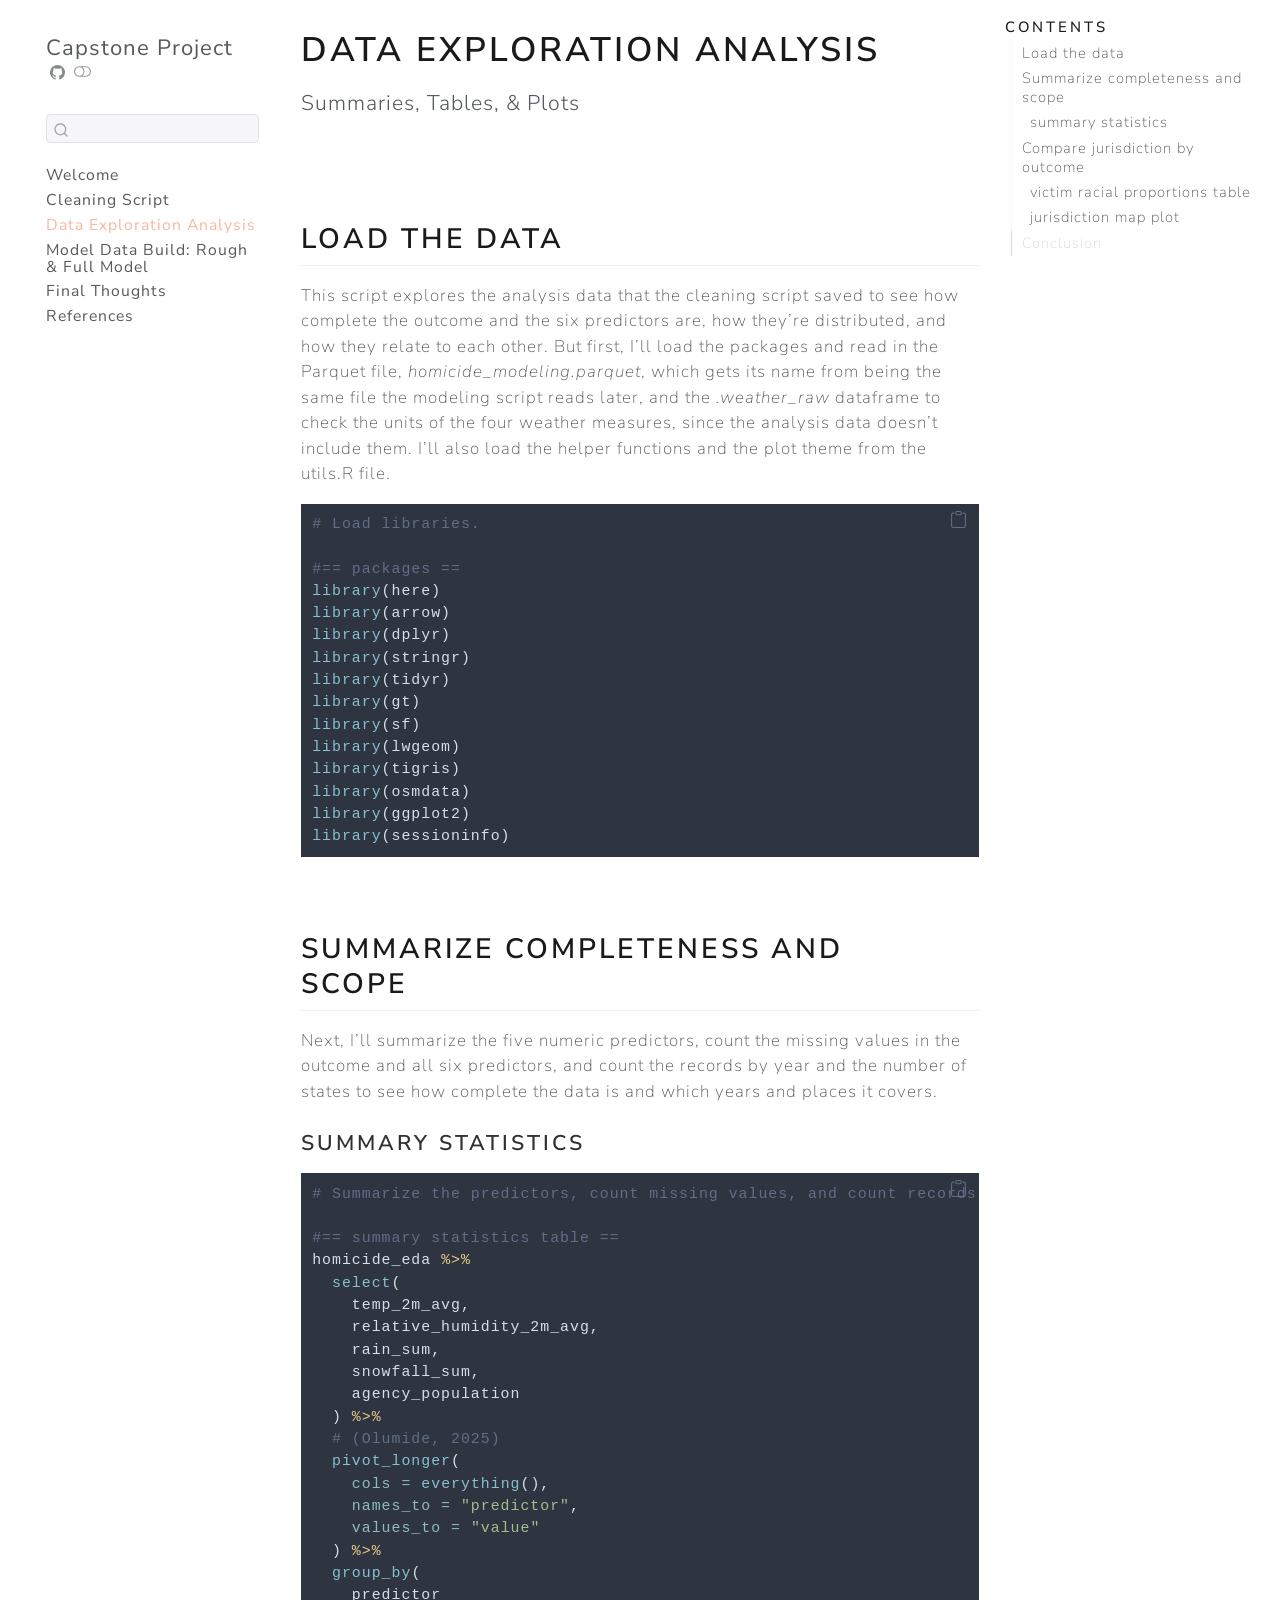
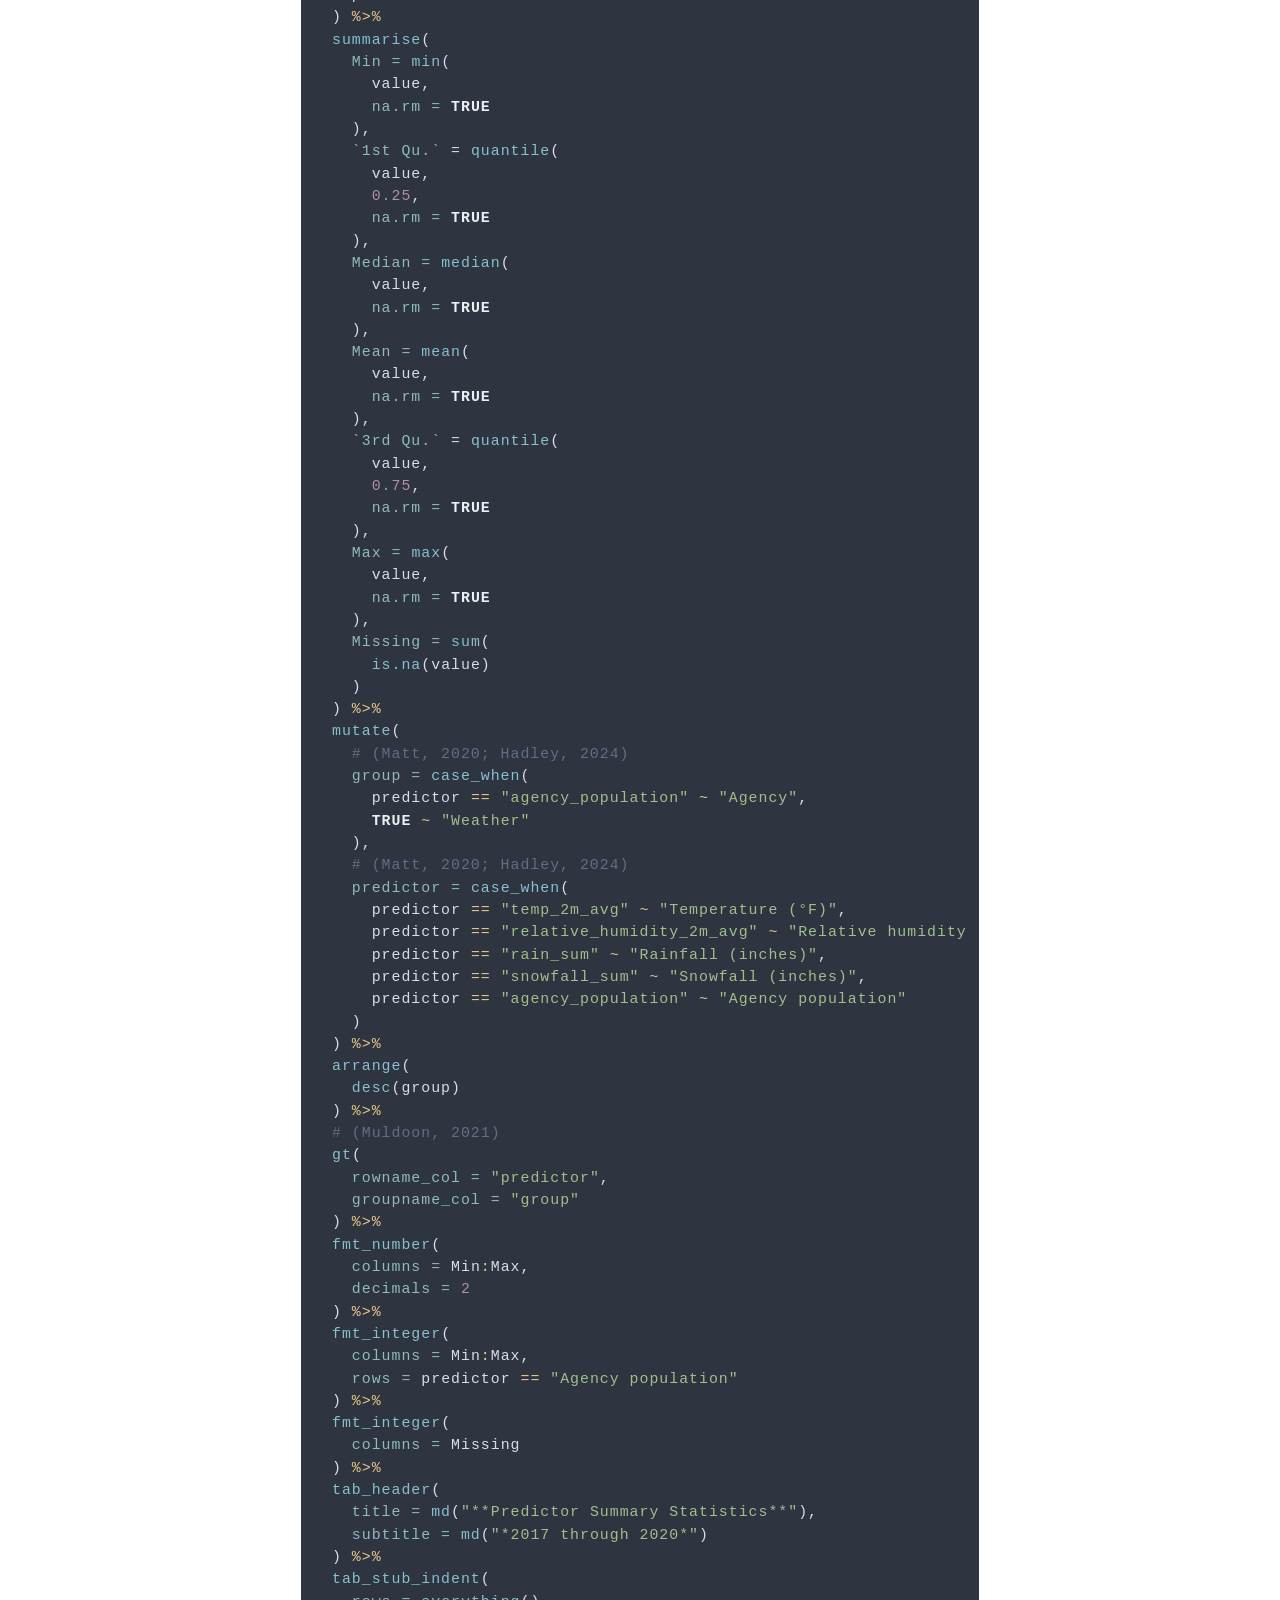
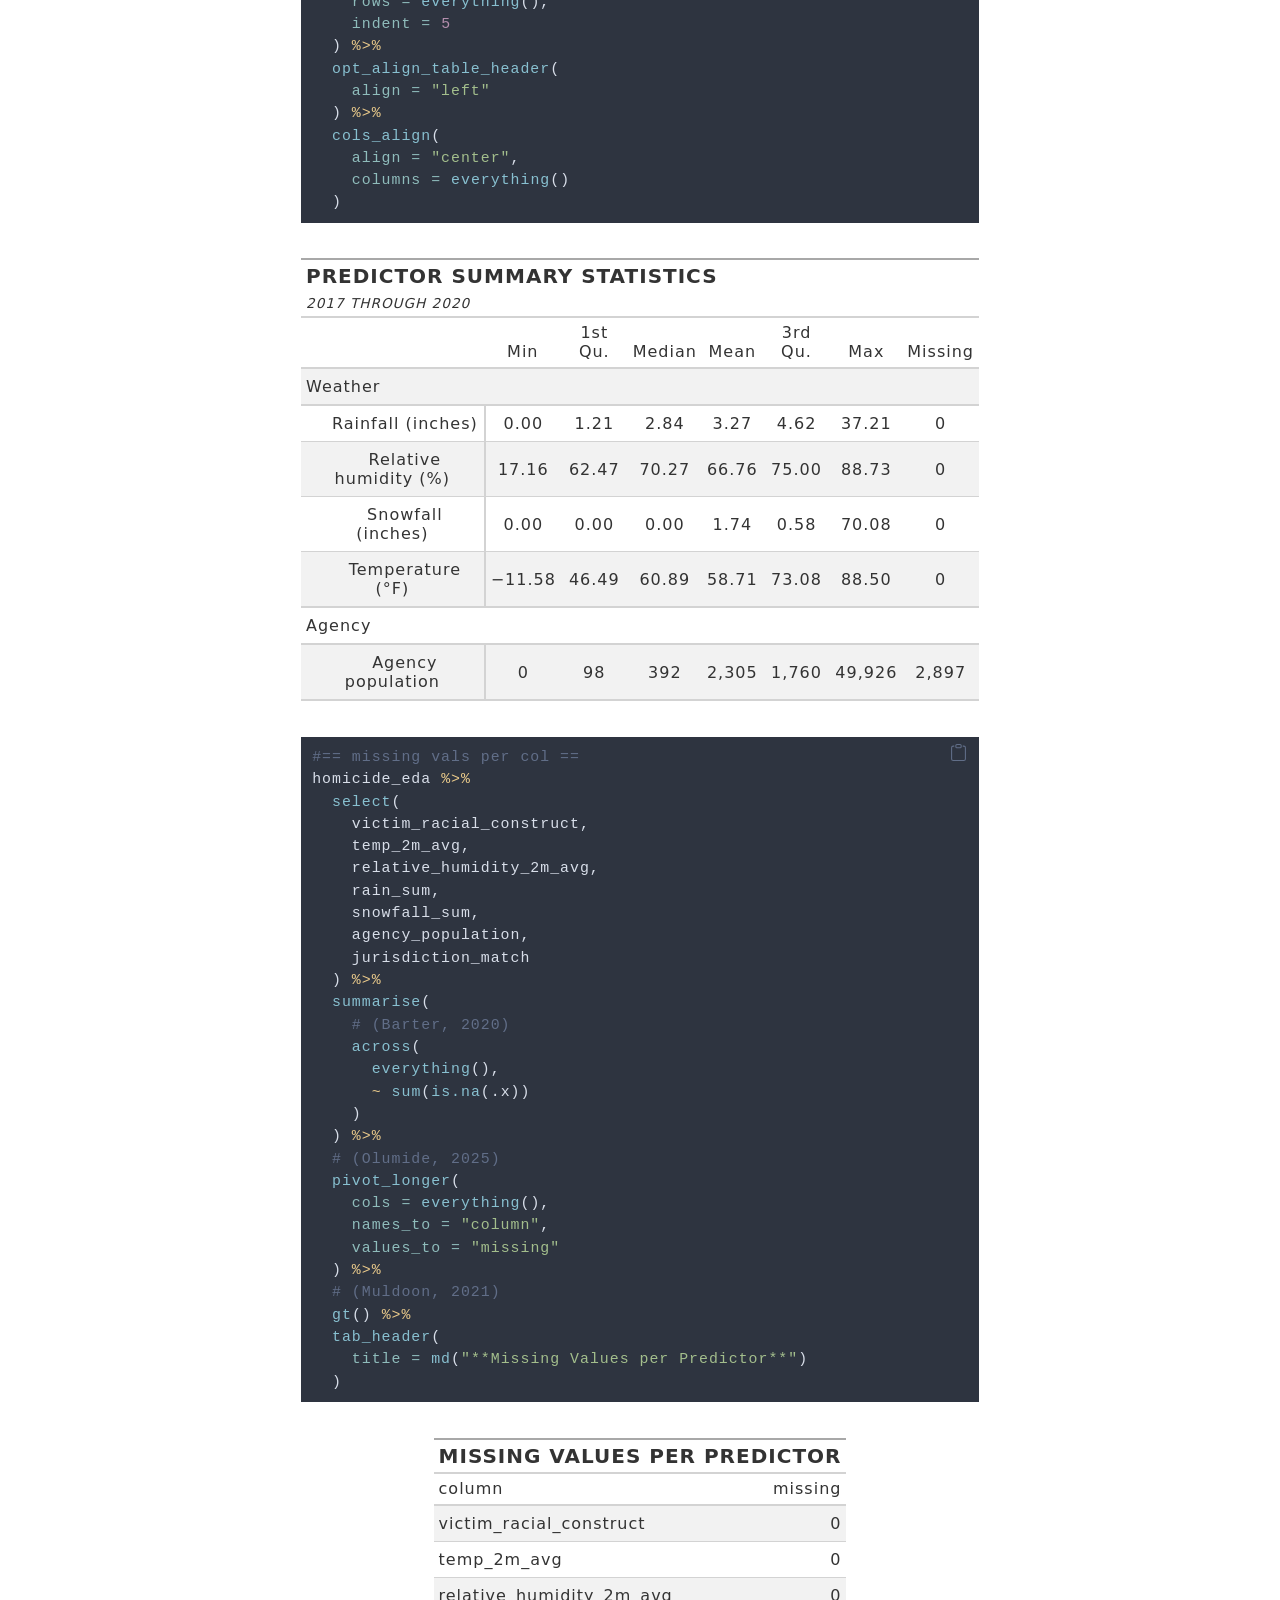
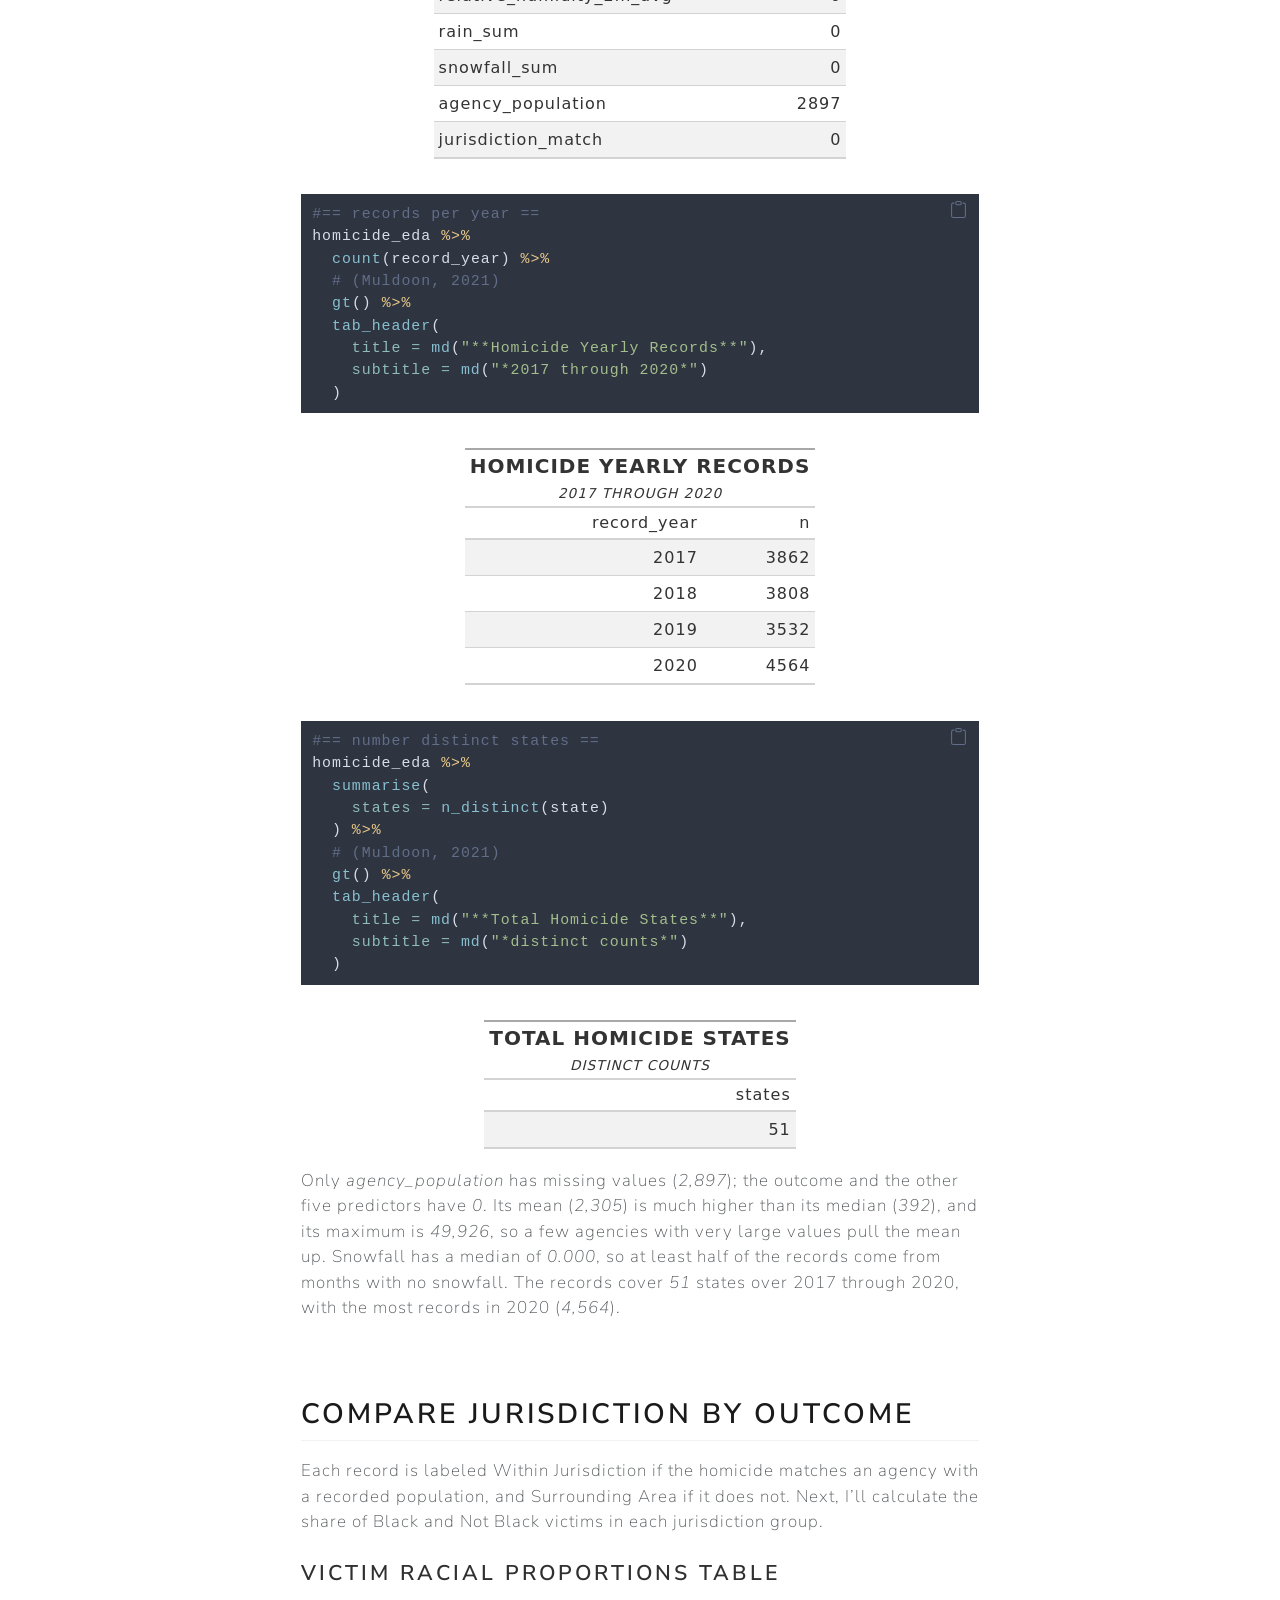
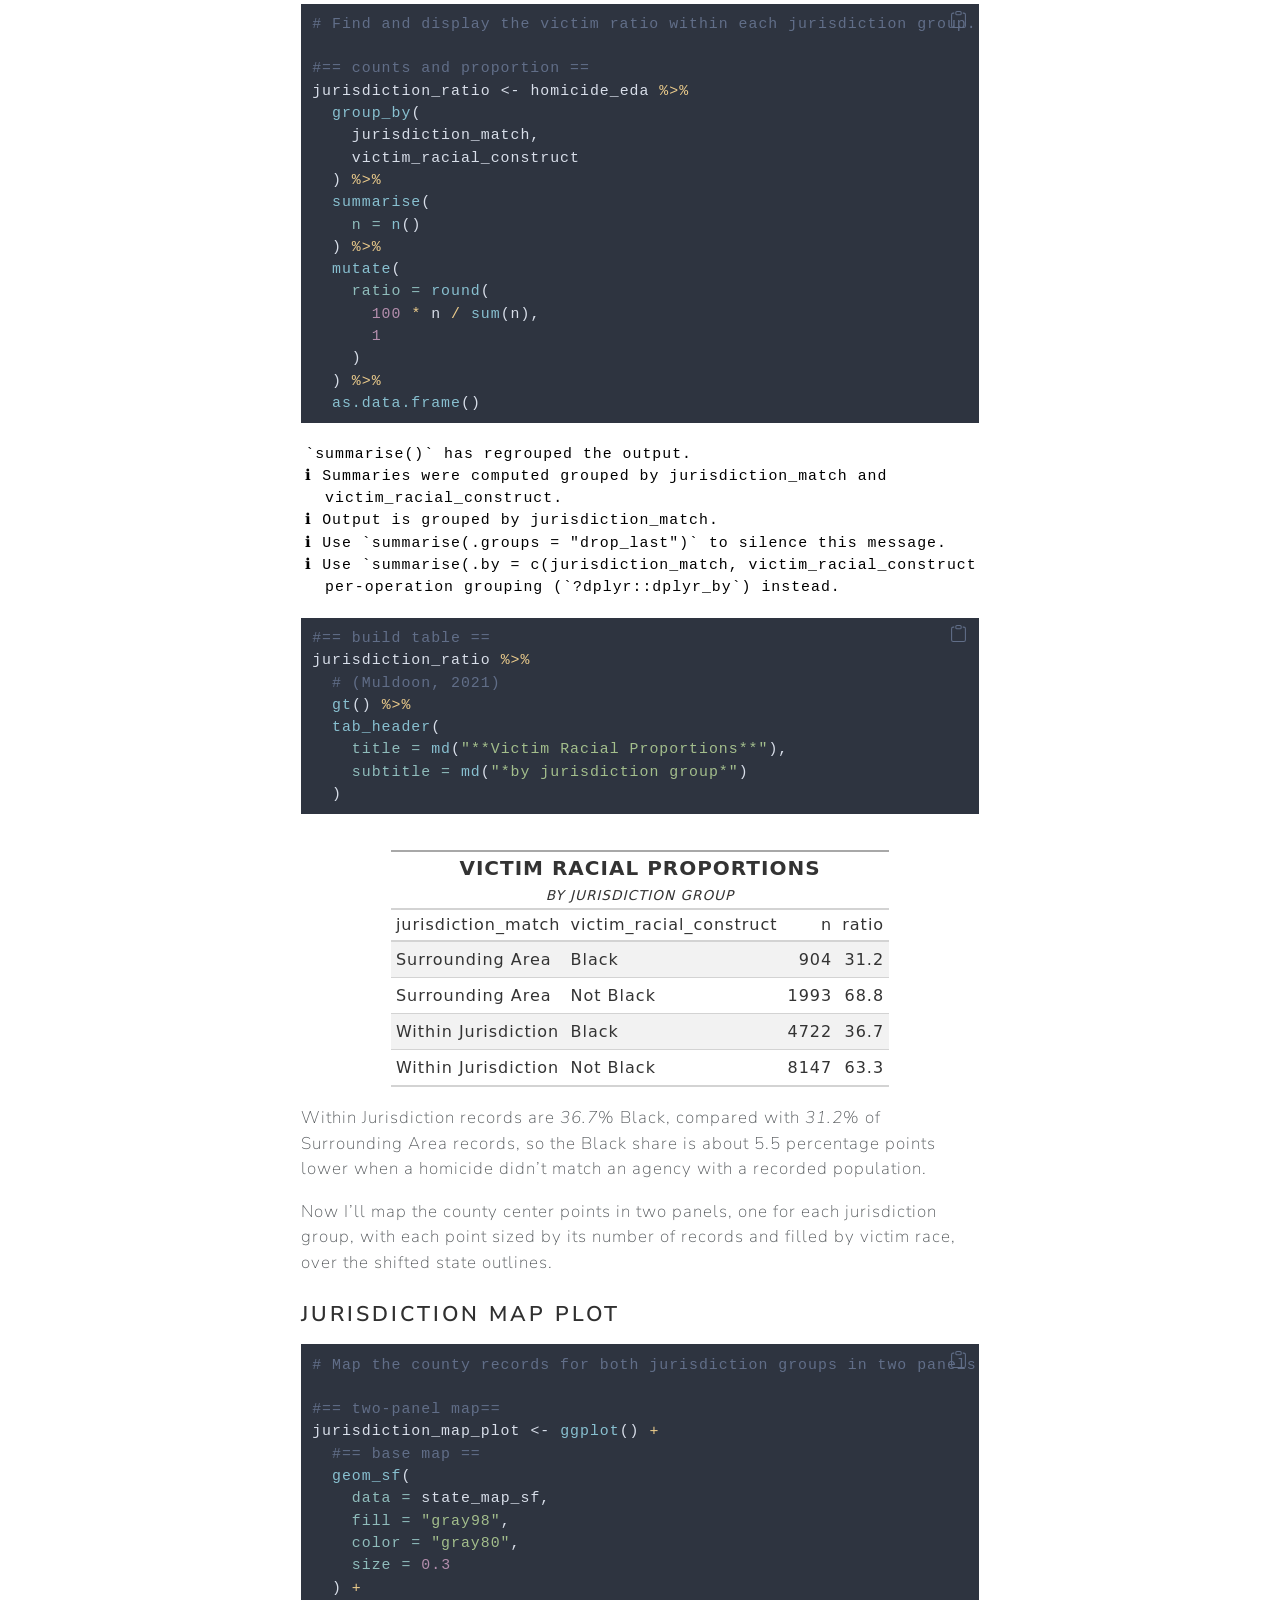
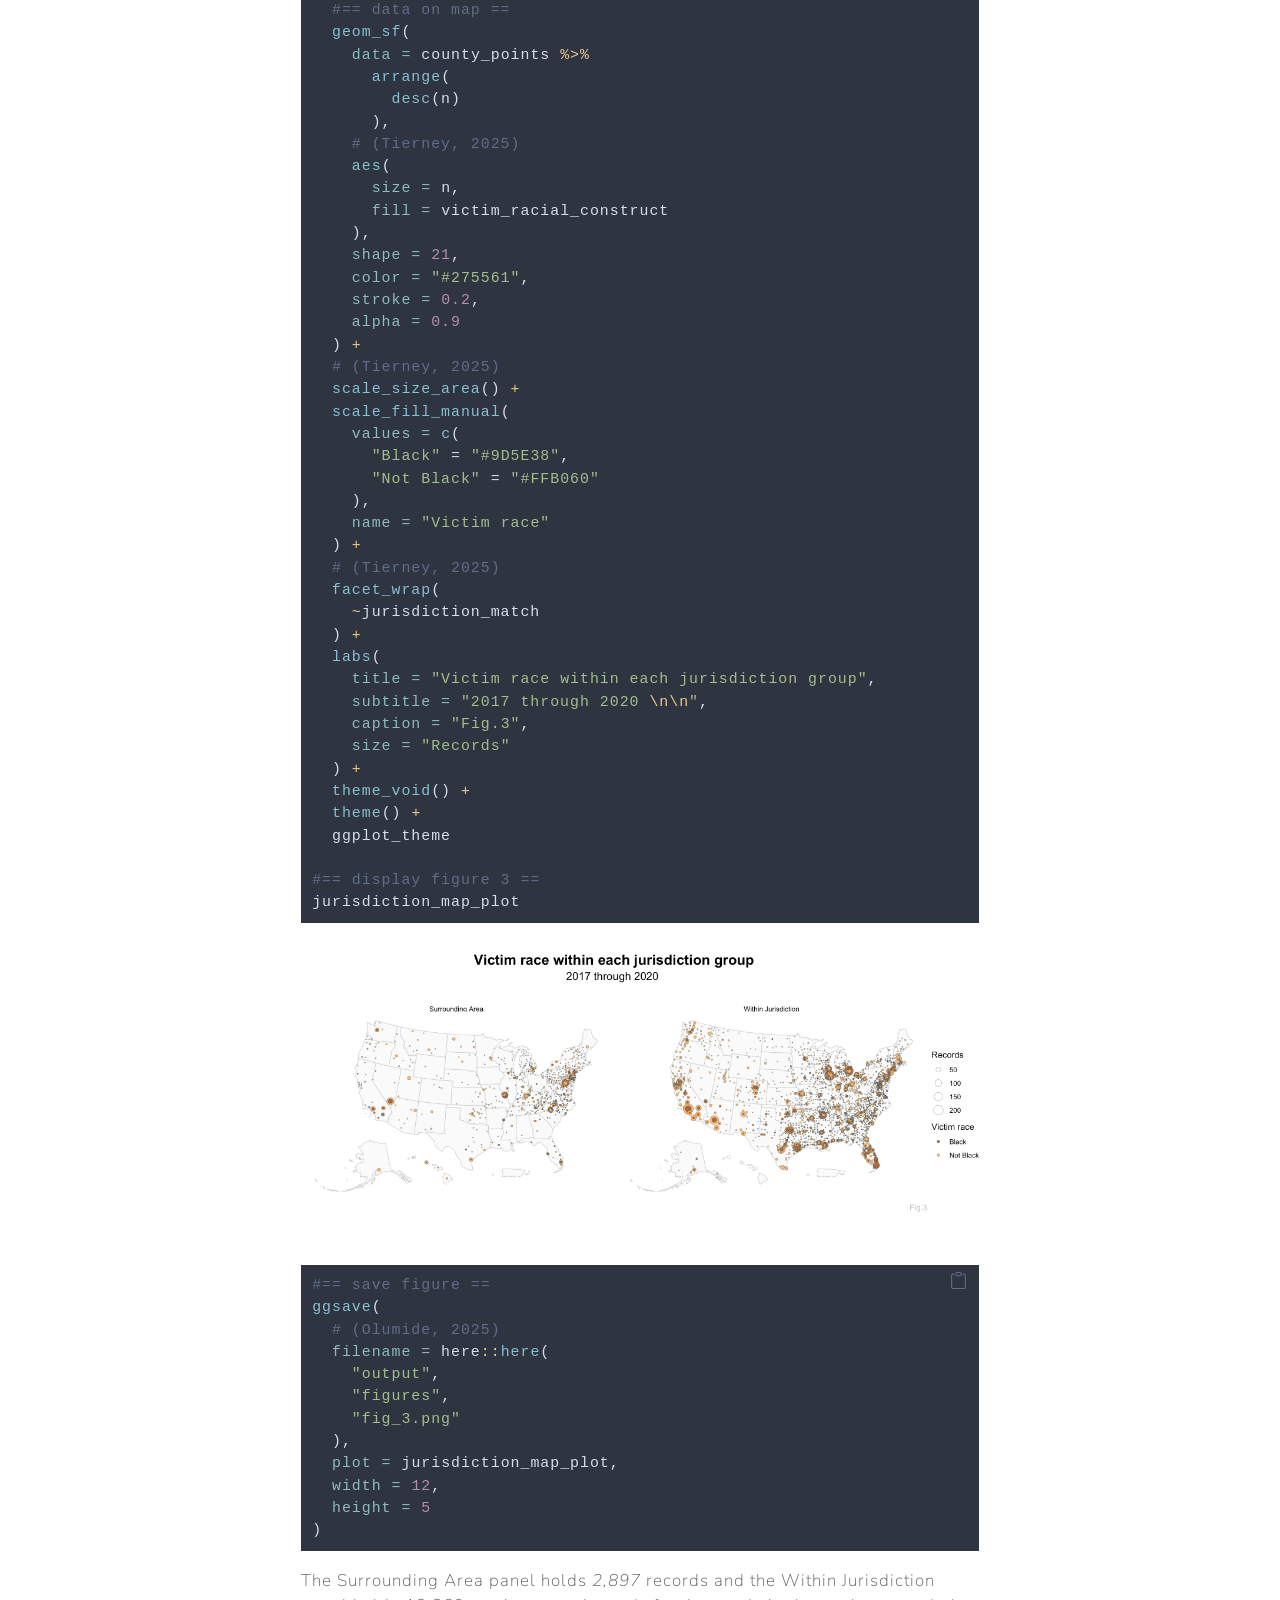
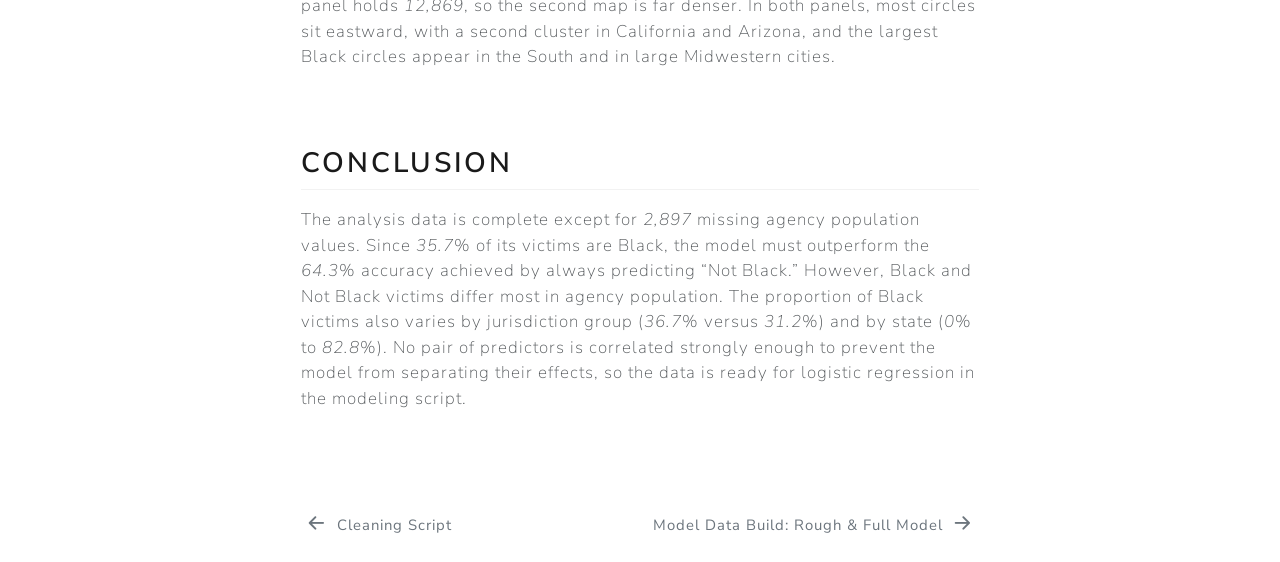
==== commit 4ea6b91c: "Built site for gh-pages" ====
--- a/analysis.html
+++ b/analysis.html
@@ -367,6 +367,7 @@
   </ul></li>
   <li><a href="#compare-jurisdiction-by-outcome" id="toc-compare-jurisdiction-by-outcome" class="nav-link" data-scroll-target="#compare-jurisdiction-by-outcome">Compare jurisdiction by outcome</a>
   <ul>
+  <li><a href="#victim-racial-proportions-table" id="toc-victim-racial-proportions-table" class="nav-link" data-scroll-target="#victim-racial-proportions-table">victim racial proportions table</a></li>
   <li><a href="#jurisdiction-map-plot" id="toc-jurisdiction-map-plot" class="nav-link" data-scroll-target="#jurisdiction-map-plot">jurisdiction map plot</a></li>
   </ul></li>
   <li><a href="#conclusion" id="toc-conclusion" class="nav-link" data-scroll-target="#conclusion">Conclusion</a></li>
@@ -530,23 +531,23 @@
 <span id="cb2-99"><a href="#cb2-99" aria-hidden="true" tabindex="-1"></a>    <span class="at">columns =</span> <span class="fu">everything</span>()</span>
 <span id="cb2-100"><a href="#cb2-100" aria-hidden="true" tabindex="-1"></a>  )</span></code><button title="Copy to Clipboard" class="code-copy-button"><i class="bi"></i></button></pre></div>
 <div class="cell-output-display">
-<div id="snqeucuaob" style="padding-left:0px;padding-right:0px;padding-top:10px;padding-bottom:10px;overflow-x:auto;overflow-y:auto;width:auto;height:auto;">
-<style>#snqeucuaob table {
+<div id="bxhuppfjls" style="padding-left:0px;padding-right:0px;padding-top:10px;padding-bottom:10px;overflow-x:auto;overflow-y:auto;width:auto;height:auto;">
+<style>#bxhuppfjls table {
   font-family: system-ui, 'Segoe UI', Roboto, Helvetica, Arial, sans-serif, 'Apple Color Emoji', 'Segoe UI Emoji', 'Segoe UI Symbol', 'Noto Color Emoji';
   -webkit-font-smoothing: antialiased;
   -moz-osx-font-smoothing: grayscale;
 }
 
-#snqeucuaob thead, #snqeucuaob tbody, #snqeucuaob tfoot, #snqeucuaob tr, #snqeucuaob td, #snqeucuaob th {
+#bxhuppfjls thead, #bxhuppfjls tbody, #bxhuppfjls tfoot, #bxhuppfjls tr, #bxhuppfjls td, #bxhuppfjls th {
   border-style: none;
 }
 
-#snqeucuaob p {
+#bxhuppfjls p {
   margin: 0;
   padding: 0;
 }
 
-#snqeucuaob .gt_table {
+#bxhuppfjls .gt_table {
   display: table;
   border-collapse: collapse;
   line-height: normal;
@@ -572,12 +573,12 @@
   border-left-color: #D3D3D3;
 }
 
-#snqeucuaob .gt_caption {
+#bxhuppfjls .gt_caption {
   padding-top: 4px;
   padding-bottom: 4px;
 }
 
-#snqeucuaob .gt_title {
+#bxhuppfjls .gt_title {
   color: #333333;
   font-size: 125%;
   font-weight: initial;
@@ -589,7 +590,7 @@
   border-bottom-width: 0;
 }
 
-#snqeucuaob .gt_subtitle {
+#bxhuppfjls .gt_subtitle {
   color: #333333;
   font-size: 85%;
   font-weight: initial;
@@ -601,7 +602,7 @@
   border-top-width: 0;
 }
 
-#snqeucuaob .gt_heading {
+#bxhuppfjls .gt_heading {
   background-color: #FFFFFF;
   text-align: left;
   border-bottom-color: #FFFFFF;
@@ -613,13 +614,13 @@
   border-right-color: #D3D3D3;
 }
 
-#snqeucuaob .gt_bottom_border {
-  border-bottom-style: solid;
-  border-bottom-width: 2px;
-  border-bottom-color: #D3D3D3;
-}
-
-#snqeucuaob .gt_col_headings {
+#bxhuppfjls .gt_bottom_border {
+  border-bottom-style: solid;
+  border-bottom-width: 2px;
+  border-bottom-color: #D3D3D3;
+}
+
+#bxhuppfjls .gt_col_headings {
   border-top-style: solid;
   border-top-width: 2px;
   border-top-color: #D3D3D3;
@@ -634,7 +635,7 @@
   border-right-color: #D3D3D3;
 }
 
-#snqeucuaob .gt_col_heading {
+#bxhuppfjls .gt_col_heading {
   color: #333333;
   background-color: #FFFFFF;
   font-size: 100%;
@@ -654,7 +655,7 @@
   overflow-x: hidden;
 }
 
-#snqeucuaob .gt_column_spanner_outer {
+#bxhuppfjls .gt_column_spanner_outer {
   color: #333333;
   background-color: #FFFFFF;
   font-size: 100%;
@@ -666,15 +667,15 @@
   padding-right: 4px;
 }
 
-#snqeucuaob .gt_column_spanner_outer:first-child {
+#bxhuppfjls .gt_column_spanner_outer:first-child {
   padding-left: 0;
 }
 
-#snqeucuaob .gt_column_spanner_outer:last-child {
+#bxhuppfjls .gt_column_spanner_outer:last-child {
   padding-right: 0;
 }
 
-#snqeucuaob .gt_column_spanner {
+#bxhuppfjls .gt_column_spanner {
   border-bottom-style: solid;
   border-bottom-width: 2px;
   border-bottom-color: #D3D3D3;
@@ -686,11 +687,11 @@
   width: 100%;
 }
 
-#snqeucuaob .gt_spanner_row {
+#bxhuppfjls .gt_spanner_row {
   border-bottom-style: hidden;
 }
 
-#snqeucuaob .gt_group_heading {
+#bxhuppfjls .gt_group_heading {
   padding-top: 8px;
   padding-bottom: 8px;
   padding-left: 5px;
@@ -716,7 +717,7 @@
   text-align: left;
 }
 
-#snqeucuaob .gt_empty_group_heading {
+#bxhuppfjls .gt_empty_group_heading {
   padding: 0.5px;
   color: #333333;
   background-color: #FFFFFF;
@@ -731,15 +732,15 @@
   vertical-align: middle;
 }
 
-#snqeucuaob .gt_from_md > :first-child {
+#bxhuppfjls .gt_from_md > :first-child {
   margin-top: 0;
 }
 
-#snqeucuaob .gt_from_md > :last-child {
+#bxhuppfjls .gt_from_md > :last-child {
   margin-bottom: 0;
 }
 
-#snqeucuaob .gt_row {
+#bxhuppfjls .gt_row {
   padding-top: 8px;
   padding-bottom: 8px;
   padding-left: 5px;
@@ -758,7 +759,7 @@
   overflow-x: hidden;
 }
 
-#snqeucuaob .gt_stub {
+#bxhuppfjls .gt_stub {
   color: #333333;
   background-color: #FFFFFF;
   font-size: 100%;
@@ -771,7 +772,7 @@
   padding-right: 5px;
 }
 
-#snqeucuaob .gt_stub_row_group {
+#bxhuppfjls .gt_stub_row_group {
   color: #333333;
   background-color: #FFFFFF;
   font-size: 100%;
@@ -785,15 +786,15 @@
   vertical-align: top;
 }
 
-#snqeucuaob .gt_row_group_first td {
-  border-top-width: 2px;
-}
-
-#snqeucuaob .gt_row_group_first th {
-  border-top-width: 2px;
-}
-
-#snqeucuaob .gt_summary_row {
+#bxhuppfjls .gt_row_group_first td {
+  border-top-width: 2px;
+}
+
+#bxhuppfjls .gt_row_group_first th {
+  border-top-width: 2px;
+}
+
+#bxhuppfjls .gt_summary_row {
   color: #333333;
   background-color: #FFFFFF;
   text-transform: inherit;
@@ -803,16 +804,16 @@
   padding-right: 5px;
 }
 
-#snqeucuaob .gt_first_summary_row {
+#bxhuppfjls .gt_first_summary_row {
   border-top-style: solid;
   border-top-color: #D3D3D3;
 }
 
-#snqeucuaob .gt_first_summary_row.thick {
-  border-top-width: 2px;
-}
-
-#snqeucuaob .gt_last_summary_row {
+#bxhuppfjls .gt_first_summary_row.thick {
+  border-top-width: 2px;
+}
+
+#bxhuppfjls .gt_last_summary_row {
   padding-top: 8px;
   padding-bottom: 8px;
   padding-left: 5px;
@@ -822,7 +823,7 @@
   border-bottom-color: #D3D3D3;
 }
 
-#snqeucuaob .gt_grand_summary_row {
+#bxhuppfjls .gt_grand_summary_row {
   color: #333333;
   background-color: #FFFFFF;
   text-transform: inherit;
@@ -832,7 +833,7 @@
   padding-right: 5px;
 }
 
-#snqeucuaob .gt_first_grand_summary_row {
+#bxhuppfjls .gt_first_grand_summary_row {
   padding-top: 8px;
   padding-bottom: 8px;
   padding-left: 5px;
@@ -842,7 +843,7 @@
   border-top-color: #D3D3D3;
 }
 
-#snqeucuaob .gt_last_grand_summary_row_top {
+#bxhuppfjls .gt_last_grand_summary_row_top {
   padding-top: 8px;
   padding-bottom: 8px;
   padding-left: 5px;
@@ -852,11 +853,11 @@
   border-bottom-color: #D3D3D3;
 }
 
-#snqeucuaob .gt_striped {
+#bxhuppfjls .gt_striped {
   background-color: rgba(128, 128, 128, 0.05);
 }
 
-#snqeucuaob .gt_table_body {
+#bxhuppfjls .gt_table_body {
   border-top-style: solid;
   border-top-width: 2px;
   border-top-color: #D3D3D3;
@@ -865,7 +866,7 @@
   border-bottom-color: #D3D3D3;
 }
 
-#snqeucuaob .gt_footnotes {
+#bxhuppfjls .gt_footnotes {
   color: #333333;
   background-color: #FFFFFF;
   border-bottom-style: none;
@@ -879,7 +880,7 @@
   border-right-color: #D3D3D3;
 }
 
-#snqeucuaob .gt_footnote {
+#bxhuppfjls .gt_footnote {
   margin: 0px;
   font-size: 90%;
   padding-top: 4px;
@@ -888,7 +889,7 @@
   padding-right: 5px;
 }
 
-#snqeucuaob .gt_sourcenotes {
+#bxhuppfjls .gt_sourcenotes {
   color: #333333;
   background-color: #FFFFFF;
   border-bottom-style: none;
@@ -902,7 +903,7 @@
   border-right-color: #D3D3D3;
 }
 
-#snqeucuaob .gt_sourcenote {
+#bxhuppfjls .gt_sourcenote {
   font-size: 90%;
   padding-top: 4px;
   padding-bottom: 4px;
@@ -910,72 +911,72 @@
   padding-right: 5px;
 }
 
-#snqeucuaob .gt_left {
+#bxhuppfjls .gt_left {
   text-align: left;
 }
 
-#snqeucuaob .gt_center {
+#bxhuppfjls .gt_center {
   text-align: center;
 }
 
-#snqeucuaob .gt_right {
+#bxhuppfjls .gt_right {
   text-align: right;
   font-variant-numeric: tabular-nums;
 }
 
-#snqeucuaob .gt_font_normal {
+#bxhuppfjls .gt_font_normal {
   font-weight: normal;
 }
 
-#snqeucuaob .gt_font_bold {
+#bxhuppfjls .gt_font_bold {
   font-weight: bold;
 }
 
-#snqeucuaob .gt_font_italic {
+#bxhuppfjls .gt_font_italic {
   font-style: italic;
 }
 
-#snqeucuaob .gt_super {
+#bxhuppfjls .gt_super {
   font-size: 65%;
 }
 
-#snqeucuaob .gt_footnote_marks {
+#bxhuppfjls .gt_footnote_marks {
   font-size: 75%;
   vertical-align: 0.4em;
   position: initial;
 }
 
-#snqeucuaob .gt_asterisk {
+#bxhuppfjls .gt_asterisk {
   font-size: 100%;
   vertical-align: 0;
 }
 
-#snqeucuaob .gt_indent_1 {
+#bxhuppfjls .gt_indent_1 {
   text-indent: 5px;
 }
 
-#snqeucuaob .gt_indent_2 {
+#bxhuppfjls .gt_indent_2 {
   text-indent: 10px;
 }
 
-#snqeucuaob .gt_indent_3 {
+#bxhuppfjls .gt_indent_3 {
   text-indent: 15px;
 }
 
-#snqeucuaob .gt_indent_4 {
+#bxhuppfjls .gt_indent_4 {
   text-indent: 20px;
 }
 
-#snqeucuaob .gt_indent_5 {
+#bxhuppfjls .gt_indent_5 {
   text-indent: 25px;
 }
 
-#snqeucuaob .katex-display {
+#bxhuppfjls .katex-display {
   display: inline-flex !important;
   margin-bottom: 0.75em !important;
 }
 
-#snqeucuaob div.Reactable > div.rt-table > div.rt-thead > div.rt-tr.rt-tr-group-header > div.rt-th-group:after {
+#bxhuppfjls div.Reactable > div.rt-table > div.rt-thead > div.rt-tr.rt-tr-group-header > div.rt-th-group:after {
   height: 0px !important;
 }
 </style>
@@ -1091,23 +1092,23 @@
 <span id="cb3-28"><a href="#cb3-28" aria-hidden="true" tabindex="-1"></a>    <span class="at">title =</span> <span class="fu">md</span>(<span class="st">"**Missing Values per Predictor**"</span>)</span>
 <span id="cb3-29"><a href="#cb3-29" aria-hidden="true" tabindex="-1"></a>  )</span></code><button title="Copy to Clipboard" class="code-copy-button"><i class="bi"></i></button></pre></div>
 <div class="cell-output-display">
-<div id="lxoaoqwevc" style="padding-left:0px;padding-right:0px;padding-top:10px;padding-bottom:10px;overflow-x:auto;overflow-y:auto;width:auto;height:auto;">
-<style>#lxoaoqwevc table {
+<div id="hkwvbfecut" style="padding-left:0px;padding-right:0px;padding-top:10px;padding-bottom:10px;overflow-x:auto;overflow-y:auto;width:auto;height:auto;">
+<style>#hkwvbfecut table {
   font-family: system-ui, 'Segoe UI', Roboto, Helvetica, Arial, sans-serif, 'Apple Color Emoji', 'Segoe UI Emoji', 'Segoe UI Symbol', 'Noto Color Emoji';
   -webkit-font-smoothing: antialiased;
   -moz-osx-font-smoothing: grayscale;
 }
 
-#lxoaoqwevc thead, #lxoaoqwevc tbody, #lxoaoqwevc tfoot, #lxoaoqwevc tr, #lxoaoqwevc td, #lxoaoqwevc th {
+#hkwvbfecut thead, #hkwvbfecut tbody, #hkwvbfecut tfoot, #hkwvbfecut tr, #hkwvbfecut td, #hkwvbfecut th {
   border-style: none;
 }
 
-#lxoaoqwevc p {
+#hkwvbfecut p {
   margin: 0;
   padding: 0;
 }
 
-#lxoaoqwevc .gt_table {
+#hkwvbfecut .gt_table {
   display: table;
   border-collapse: collapse;
   line-height: normal;
@@ -1133,12 +1134,12 @@
   border-left-color: #D3D3D3;
 }
 
-#lxoaoqwevc .gt_caption {
+#hkwvbfecut .gt_caption {
   padding-top: 4px;
   padding-bottom: 4px;
 }
 
-#lxoaoqwevc .gt_title {
+#hkwvbfecut .gt_title {
   color: #333333;
   font-size: 125%;
   font-weight: initial;
@@ -1150,7 +1151,7 @@
   border-bottom-width: 0;
 }
 
-#lxoaoqwevc .gt_subtitle {
+#hkwvbfecut .gt_subtitle {
   color: #333333;
   font-size: 85%;
   font-weight: initial;
@@ -1162,7 +1163,7 @@
   border-top-width: 0;
 }
 
-#lxoaoqwevc .gt_heading {
+#hkwvbfecut .gt_heading {
   background-color: #FFFFFF;
   text-align: center;
   border-bottom-color: #FFFFFF;
@@ -1174,13 +1175,13 @@
   border-right-color: #D3D3D3;
 }
 
-#lxoaoqwevc .gt_bottom_border {
-  border-bottom-style: solid;
-  border-bottom-width: 2px;
-  border-bottom-color: #D3D3D3;
-}
-
-#lxoaoqwevc .gt_col_headings {
+#hkwvbfecut .gt_bottom_border {
+  border-bottom-style: solid;
+  border-bottom-width: 2px;
+  border-bottom-color: #D3D3D3;
+}
+
+#hkwvbfecut .gt_col_headings {
   border-top-style: solid;
   border-top-width: 2px;
   border-top-color: #D3D3D3;
@@ -1195,7 +1196,7 @@
   border-right-color: #D3D3D3;
 }
 
-#lxoaoqwevc .gt_col_heading {
+#hkwvbfecut .gt_col_heading {
   color: #333333;
   background-color: #FFFFFF;
   font-size: 100%;
@@ -1215,7 +1216,7 @@
   overflow-x: hidden;
 }
 
-#lxoaoqwevc .gt_column_spanner_outer {
+#hkwvbfecut .gt_column_spanner_outer {
   color: #333333;
   background-color: #FFFFFF;
   font-size: 100%;
@@ -1227,15 +1228,15 @@
   padding-right: 4px;
 }
 
-#lxoaoqwevc .gt_column_spanner_outer:first-child {
+#hkwvbfecut .gt_column_spanner_outer:first-child {
   padding-left: 0;
 }
 
-#lxoaoqwevc .gt_column_spanner_outer:last-child {
+#hkwvbfecut .gt_column_spanner_outer:last-child {
   padding-right: 0;
 }
 
-#lxoaoqwevc .gt_column_spanner {
+#hkwvbfecut .gt_column_spanner {
   border-bottom-style: solid;
   border-bottom-width: 2px;
   border-bottom-color: #D3D3D3;
@@ -1247,11 +1248,11 @@
   width: 100%;
 }
 
-#lxoaoqwevc .gt_spanner_row {
+#hkwvbfecut .gt_spanner_row {
   border-bottom-style: hidden;
 }
 
-#lxoaoqwevc .gt_group_heading {
+#hkwvbfecut .gt_group_heading {
   padding-top: 8px;
   padding-bottom: 8px;
   padding-left: 5px;
@@ -1277,7 +1278,7 @@
   text-align: left;
 }
 
-#lxoaoqwevc .gt_empty_group_heading {
+#hkwvbfecut .gt_empty_group_heading {
   padding: 0.5px;
   color: #333333;
   background-color: #FFFFFF;
@@ -1292,15 +1293,15 @@
   vertical-align: middle;
 }
 
-#lxoaoqwevc .gt_from_md > :first-child {
+#hkwvbfecut .gt_from_md > :first-child {
   margin-top: 0;
 }
 
-#lxoaoqwevc .gt_from_md > :last-child {
+#hkwvbfecut .gt_from_md > :last-child {
   margin-bottom: 0;
 }
 
-#lxoaoqwevc .gt_row {
+#hkwvbfecut .gt_row {
   padding-top: 8px;
   padding-bottom: 8px;
   padding-left: 5px;
@@ -1319,7 +1320,7 @@
   overflow-x: hidden;
 }
 
-#lxoaoqwevc .gt_stub {
+#hkwvbfecut .gt_stub {
   color: #333333;
   background-color: #FFFFFF;
   font-size: 100%;
@@ -1332,7 +1333,7 @@
   padding-right: 5px;
 }
 
-#lxoaoqwevc .gt_stub_row_group {
+#hkwvbfecut .gt_stub_row_group {
   color: #333333;
   background-color: #FFFFFF;
   font-size: 100%;
@@ -1346,15 +1347,15 @@
   vertical-align: top;
 }
 
-#lxoaoqwevc .gt_row_group_first td {
-  border-top-width: 2px;
-}
-
-#lxoaoqwevc .gt_row_group_first th {
-  border-top-width: 2px;
-}
-
-#lxoaoqwevc .gt_summary_row {
+#hkwvbfecut .gt_row_group_first td {
+  border-top-width: 2px;
+}
+
+#hkwvbfecut .gt_row_group_first th {
+  border-top-width: 2px;
+}
+
+#hkwvbfecut .gt_summary_row {
   color: #333333;
   background-color: #FFFFFF;
   text-transform: inherit;
@@ -1364,16 +1365,16 @@
   padding-right: 5px;
 }
 
-#lxoaoqwevc .gt_first_summary_row {
+#hkwvbfecut .gt_first_summary_row {
   border-top-style: solid;
   border-top-color: #D3D3D3;
 }
 
-#lxoaoqwevc .gt_first_summary_row.thick {
-  border-top-width: 2px;
-}
-
-#lxoaoqwevc .gt_last_summary_row {
+#hkwvbfecut .gt_first_summary_row.thick {
+  border-top-width: 2px;
+}
+
+#hkwvbfecut .gt_last_summary_row {
   padding-top: 8px;
   padding-bottom: 8px;
   padding-left: 5px;
@@ -1383,7 +1384,7 @@
   border-bottom-color: #D3D3D3;
 }
 
-#lxoaoqwevc .gt_grand_summary_row {
+#hkwvbfecut .gt_grand_summary_row {
   color: #333333;
   background-color: #FFFFFF;
   text-transform: inherit;
@@ -1393,7 +1394,7 @@
   padding-right: 5px;
 }
 
-#lxoaoqwevc .gt_first_grand_summary_row {
+#hkwvbfecut .gt_first_grand_summary_row {
   padding-top: 8px;
   padding-bottom: 8px;
   padding-left: 5px;
@@ -1403,7 +1404,7 @@
   border-top-color: #D3D3D3;
 }
 
-#lxoaoqwevc .gt_last_grand_summary_row_top {
+#hkwvbfecut .gt_last_grand_summary_row_top {
   padding-top: 8px;
   padding-bottom: 8px;
   padding-left: 5px;
@@ -1413,11 +1414,11 @@
   border-bottom-color: #D3D3D3;
 }
 
-#lxoaoqwevc .gt_striped {
+#hkwvbfecut .gt_striped {
   background-color: rgba(128, 128, 128, 0.05);
 }
 
-#lxoaoqwevc .gt_table_body {
+#hkwvbfecut .gt_table_body {
   border-top-style: solid;
   border-top-width: 2px;
   border-top-color: #D3D3D3;
@@ -1426,7 +1427,7 @@
   border-bottom-color: #D3D3D3;
 }
 
-#lxoaoqwevc .gt_footnotes {
+#hkwvbfecut .gt_footnotes {
   color: #333333;
   background-color: #FFFFFF;
   border-bottom-style: none;
@@ -1440,7 +1441,7 @@
   border-right-color: #D3D3D3;
 }
 
-#lxoaoqwevc .gt_footnote {
+#hkwvbfecut .gt_footnote {
   margin: 0px;
   font-size: 90%;
   padding-top: 4px;
@@ -1449,7 +1450,7 @@
   padding-right: 5px;
 }
 
-#lxoaoqwevc .gt_sourcenotes {
+#hkwvbfecut .gt_sourcenotes {
   color: #333333;
   background-color: #FFFFFF;
   border-bottom-style: none;
@@ -1463,7 +1464,7 @@
   border-right-color: #D3D3D3;
 }
 
-#lxoaoqwevc .gt_sourcenote {
+#hkwvbfecut .gt_sourcenote {
   font-size: 90%;
   padding-top: 4px;
   padding-bottom: 4px;
@@ -1471,72 +1472,72 @@
   padding-right: 5px;
 }
 
-#lxoaoqwevc .gt_left {
+#hkwvbfecut .gt_left {
   text-align: left;
 }
 
-#lxoaoqwevc .gt_center {
+#hkwvbfecut .gt_center {
   text-align: center;
 }
 
-#lxoaoqwevc .gt_right {
+#hkwvbfecut .gt_right {
   text-align: right;
   font-variant-numeric: tabular-nums;
 }
 
-#lxoaoqwevc .gt_font_normal {
+#hkwvbfecut .gt_font_normal {
   font-weight: normal;
 }
 
-#lxoaoqwevc .gt_font_bold {
+#hkwvbfecut .gt_font_bold {
   font-weight: bold;
 }
 
-#lxoaoqwevc .gt_font_italic {
+#hkwvbfecut .gt_font_italic {
   font-style: italic;
 }
 
-#lxoaoqwevc .gt_super {
+#hkwvbfecut .gt_super {
   font-size: 65%;
 }
 
-#lxoaoqwevc .gt_footnote_marks {
+#hkwvbfecut .gt_footnote_marks {
   font-size: 75%;
   vertical-align: 0.4em;
   position: initial;
 }
 
-#lxoaoqwevc .gt_asterisk {
+#hkwvbfecut .gt_asterisk {
   font-size: 100%;
   vertical-align: 0;
 }
 
-#lxoaoqwevc .gt_indent_1 {
+#hkwvbfecut .gt_indent_1 {
   text-indent: 5px;
 }
 
-#lxoaoqwevc .gt_indent_2 {
+#hkwvbfecut .gt_indent_2 {
   text-indent: 10px;
 }
 
-#lxoaoqwevc .gt_indent_3 {
+#hkwvbfecut .gt_indent_3 {
   text-indent: 15px;
 }
 
-#lxoaoqwevc .gt_indent_4 {
+#hkwvbfecut .gt_indent_4 {
   text-indent: 20px;
 }
 
-#lxoaoqwevc .gt_indent_5 {
+#hkwvbfecut .gt_indent_5 {
   text-indent: 25px;
 }
 
-#lxoaoqwevc .katex-display {
+#hkwvbfecut .katex-display {
   display: inline-flex !important;
   margin-bottom: 0.75em !important;
 }
 
-#lxoaoqwevc div.Reactable > div.rt-table > div.rt-thead > div.rt-tr.rt-tr-group-header > div.rt-th-group:after {
+#hkwvbfecut div.Reactable > div.rt-table > div.rt-thead > div.rt-tr.rt-tr-group-header > div.rt-th-group:after {
   height: 0px !important;
 }
 </style>
@@ -1595,23 +1596,23 @@
 <span id="cb4-8"><a href="#cb4-8" aria-hidden="true" tabindex="-1"></a>    <span class="at">subtitle =</span> <span class="fu">md</span>(<span class="st">"*2017 through 2020*"</span>)</span>
 <span id="cb4-9"><a href="#cb4-9" aria-hidden="true" tabindex="-1"></a>  )</span></code><button title="Copy to Clipboard" class="code-copy-button"><i class="bi"></i></button></pre></div>
 <div class="cell-output-display">
-<div id="vgqyfkxpfu" style="padding-left:0px;padding-right:0px;padding-top:10px;padding-bottom:10px;overflow-x:auto;overflow-y:auto;width:auto;height:auto;">
-<style>#vgqyfkxpfu table {
+<div id="oevaenpqzl" style="padding-left:0px;padding-right:0px;padding-top:10px;padding-bottom:10px;overflow-x:auto;overflow-y:auto;width:auto;height:auto;">
+<style>#oevaenpqzl table {
   font-family: system-ui, 'Segoe UI', Roboto, Helvetica, Arial, sans-serif, 'Apple Color Emoji', 'Segoe UI Emoji', 'Segoe UI Symbol', 'Noto Color Emoji';
   -webkit-font-smoothing: antialiased;
   -moz-osx-font-smoothing: grayscale;
 }
 
-#vgqyfkxpfu thead, #vgqyfkxpfu tbody, #vgqyfkxpfu tfoot, #vgqyfkxpfu tr, #vgqyfkxpfu td, #vgqyfkxpfu th {
+#oevaenpqzl thead, #oevaenpqzl tbody, #oevaenpqzl tfoot, #oevaenpqzl tr, #oevaenpqzl td, #oevaenpqzl th {
   border-style: none;
 }
 
-#vgqyfkxpfu p {
+#oevaenpqzl p {
   margin: 0;
   padding: 0;
 }
 
-#vgqyfkxpfu .gt_table {
+#oevaenpqzl .gt_table {
   display: table;
   border-collapse: collapse;
   line-height: normal;
@@ -1637,12 +1638,12 @@
   border-left-color: #D3D3D3;
 }
 
-#vgqyfkxpfu .gt_caption {
+#oevaenpqzl .gt_caption {
   padding-top: 4px;
   padding-bottom: 4px;
 }
 
-#vgqyfkxpfu .gt_title {
+#oevaenpqzl .gt_title {
   color: #333333;
   font-size: 125%;
   font-weight: initial;
@@ -1654,7 +1655,7 @@
   border-bottom-width: 0;
 }
 
-#vgqyfkxpfu .gt_subtitle {
+#oevaenpqzl .gt_subtitle {
   color: #333333;
   font-size: 85%;
   font-weight: initial;
@@ -1666,7 +1667,7 @@
   border-top-width: 0;
 }
 
-#vgqyfkxpfu .gt_heading {
+#oevaenpqzl .gt_heading {
   background-color: #FFFFFF;
   text-align: center;
   border-bottom-color: #FFFFFF;
@@ -1678,13 +1679,13 @@
   border-right-color: #D3D3D3;
 }
 
-#vgqyfkxpfu .gt_bottom_border {
-  border-bottom-style: solid;
-  border-bottom-width: 2px;
-  border-bottom-color: #D3D3D3;
-}
-
-#vgqyfkxpfu .gt_col_headings {
+#oevaenpqzl .gt_bottom_border {
+  border-bottom-style: solid;
+  border-bottom-width: 2px;
+  border-bottom-color: #D3D3D3;
+}
+
+#oevaenpqzl .gt_col_headings {
   border-top-style: solid;
   border-top-width: 2px;
   border-top-color: #D3D3D3;
@@ -1699,7 +1700,7 @@
   border-right-color: #D3D3D3;
 }
 
-#vgqyfkxpfu .gt_col_heading {
+#oevaenpqzl .gt_col_heading {
   color: #333333;
   background-color: #FFFFFF;
   font-size: 100%;
@@ -1719,7 +1720,7 @@
   overflow-x: hidden;
 }
 
-#vgqyfkxpfu .gt_column_spanner_outer {
+#oevaenpqzl .gt_column_spanner_outer {
   color: #333333;
   background-color: #FFFFFF;
   font-size: 100%;
@@ -1731,15 +1732,15 @@
   padding-right: 4px;
 }
 
-#vgqyfkxpfu .gt_column_spanner_outer:first-child {
+#oevaenpqzl .gt_column_spanner_outer:first-child {
   padding-left: 0;
 }
 
-#vgqyfkxpfu .gt_column_spanner_outer:last-child {
+#oevaenpqzl .gt_column_spanner_outer:last-child {
   padding-right: 0;
 }
 
-#vgqyfkxpfu .gt_column_spanner {
+#oevaenpqzl .gt_column_spanner {
   border-bottom-style: solid;
   border-bottom-width: 2px;
   border-bottom-color: #D3D3D3;
@@ -1751,11 +1752,11 @@
   width: 100%;
 }
 
-#vgqyfkxpfu .gt_spanner_row {
+#oevaenpqzl .gt_spanner_row {
   border-bottom-style: hidden;
 }
 
-#vgqyfkxpfu .gt_group_heading {
+#oevaenpqzl .gt_group_heading {
   padding-top: 8px;
   padding-bottom: 8px;
   padding-left: 5px;
@@ -1781,7 +1782,7 @@
   text-align: left;
 }
 
-#vgqyfkxpfu .gt_empty_group_heading {
+#oevaenpqzl .gt_empty_group_heading {
   padding: 0.5px;
   color: #333333;
   background-color: #FFFFFF;
@@ -1796,15 +1797,15 @@
   vertical-align: middle;
 }
 
-#vgqyfkxpfu .gt_from_md > :first-child {
+#oevaenpqzl .gt_from_md > :first-child {
   margin-top: 0;
 }
 
-#vgqyfkxpfu .gt_from_md > :last-child {
+#oevaenpqzl .gt_from_md > :last-child {
   margin-bottom: 0;
 }
 
-#vgqyfkxpfu .gt_row {
+#oevaenpqzl .gt_row {
   padding-top: 8px;
   padding-bottom: 8px;
   padding-left: 5px;
@@ -1823,7 +1824,7 @@
   overflow-x: hidden;
 }
 
-#vgqyfkxpfu .gt_stub {
+#oevaenpqzl .gt_stub {
   color: #333333;
   background-color: #FFFFFF;
   font-size: 100%;
@@ -1836,7 +1837,7 @@
   padding-right: 5px;
 }
 
-#vgqyfkxpfu .gt_stub_row_group {
+#oevaenpqzl .gt_stub_row_group {
   color: #333333;
   background-color: #FFFFFF;
   font-size: 100%;
@@ -1850,15 +1851,15 @@
   vertical-align: top;
 }
 
-#vgqyfkxpfu .gt_row_group_first td {
-  border-top-width: 2px;
-}
-
-#vgqyfkxpfu .gt_row_group_first th {
-  border-top-width: 2px;
-}
-
-#vgqyfkxpfu .gt_summary_row {
+#oevaenpqzl .gt_row_group_first td {
+  border-top-width: 2px;
+}
+
+#oevaenpqzl .gt_row_group_first th {
+  border-top-width: 2px;
+}
+
+#oevaenpqzl .gt_summary_row {
   color: #333333;
   background-color: #FFFFFF;
   text-transform: inherit;
@@ -1868,16 +1869,16 @@
   padding-right: 5px;
 }
 
-#vgqyfkxpfu .gt_first_summary_row {
+#oevaenpqzl .gt_first_summary_row {
   border-top-style: solid;
   border-top-color: #D3D3D3;
 }
 
-#vgqyfkxpfu .gt_first_summary_row.thick {
-  border-top-width: 2px;
-}
-
-#vgqyfkxpfu .gt_last_summary_row {
+#oevaenpqzl .gt_first_summary_row.thick {
+  border-top-width: 2px;
+}
+
+#oevaenpqzl .gt_last_summary_row {
   padding-top: 8px;
   padding-bottom: 8px;
   padding-left: 5px;
@@ -1887,7 +1888,7 @@
   border-bottom-color: #D3D3D3;
 }
 
-#vgqyfkxpfu .gt_grand_summary_row {
+#oevaenpqzl .gt_grand_summary_row {
   color: #333333;
   background-color: #FFFFFF;
   text-transform: inherit;
@@ -1897,7 +1898,7 @@
   padding-right: 5px;
 }
 
-#vgqyfkxpfu .gt_first_grand_summary_row {
+#oevaenpqzl .gt_first_grand_summary_row {
   padding-top: 8px;
   padding-bottom: 8px;
   padding-left: 5px;
@@ -1907,7 +1908,7 @@
   border-top-color: #D3D3D3;
 }
 
-#vgqyfkxpfu .gt_last_grand_summary_row_top {
+#oevaenpqzl .gt_last_grand_summary_row_top {
   padding-top: 8px;
   padding-bottom: 8px;
   padding-left: 5px;
@@ -1917,11 +1918,11 @@
   border-bottom-color: #D3D3D3;
 }
 
-#vgqyfkxpfu .gt_striped {
+#oevaenpqzl .gt_striped {
   background-color: rgba(128, 128, 128, 0.05);
 }
 
-#vgqyfkxpfu .gt_table_body {
+#oevaenpqzl .gt_table_body {
   border-top-style: solid;
   border-top-width: 2px;
   border-top-color: #D3D3D3;
@@ -1930,7 +1931,7 @@
   border-bottom-color: #D3D3D3;
 }
 
-#vgqyfkxpfu .gt_footnotes {
+#oevaenpqzl .gt_footnotes {
   color: #333333;
   background-color: #FFFFFF;
   border-bottom-style: none;
@@ -1944,7 +1945,7 @@
   border-right-color: #D3D3D3;
 }
 
-#vgqyfkxpfu .gt_footnote {
+#oevaenpqzl .gt_footnote {
   margin: 0px;
   font-size: 90%;
   padding-top: 4px;
@@ -1953,7 +1954,7 @@
   padding-right: 5px;
 }
 
-#vgqyfkxpfu .gt_sourcenotes {
+#oevaenpqzl .gt_sourcenotes {
   color: #333333;
   background-color: #FFFFFF;
   border-bottom-style: none;
@@ -1967,7 +1968,7 @@
   border-right-color: #D3D3D3;
 }
 
-#vgqyfkxpfu .gt_sourcenote {
+#oevaenpqzl .gt_sourcenote {
   font-size: 90%;
   padding-top: 4px;
   padding-bottom: 4px;
@@ -1975,72 +1976,72 @@
   padding-right: 5px;
 }
 
-#vgqyfkxpfu .gt_left {
+#oevaenpqzl .gt_left {
   text-align: left;
 }
 
-#vgqyfkxpfu .gt_center {
+#oevaenpqzl .gt_center {
   text-align: center;
 }
 
-#vgqyfkxpfu .gt_right {
+#oevaenpqzl .gt_right {
   text-align: right;
   font-variant-numeric: tabular-nums;
 }
 
-#vgqyfkxpfu .gt_font_normal {
+#oevaenpqzl .gt_font_normal {
   font-weight: normal;
 }
 
-#vgqyfkxpfu .gt_font_bold {
+#oevaenpqzl .gt_font_bold {
   font-weight: bold;
 }
 
-#vgqyfkxpfu .gt_font_italic {
+#oevaenpqzl .gt_font_italic {
   font-style: italic;
 }
 
-#vgqyfkxpfu .gt_super {
+#oevaenpqzl .gt_super {
   font-size: 65%;
 }
 
-#vgqyfkxpfu .gt_footnote_marks {
+#oevaenpqzl .gt_footnote_marks {
   font-size: 75%;
   vertical-align: 0.4em;
   position: initial;
 }
 
-#vgqyfkxpfu .gt_asterisk {
+#oevaenpqzl .gt_asterisk {
   font-size: 100%;
   vertical-align: 0;
 }
 
-#vgqyfkxpfu .gt_indent_1 {
+#oevaenpqzl .gt_indent_1 {
   text-indent: 5px;
 }
 
-#vgqyfkxpfu .gt_indent_2 {
+#oevaenpqzl .gt_indent_2 {
   text-indent: 10px;
 }
 
-#vgqyfkxpfu .gt_indent_3 {
+#oevaenpqzl .gt_indent_3 {
   text-indent: 15px;
 }
 
-#vgqyfkxpfu .gt_indent_4 {
+#oevaenpqzl .gt_indent_4 {
   text-indent: 20px;
 }
 
-#vgqyfkxpfu .gt_indent_5 {
+#oevaenpqzl .gt_indent_5 {
   text-indent: 25px;
 }
 
-#vgqyfkxpfu .katex-display {
+#oevaenpqzl .katex-display {
   display: inline-flex !important;
   margin-bottom: 0.75em !important;
 }
 
-#vgqyfkxpfu div.Reactable > div.rt-table > div.rt-thead > div.rt-tr.rt-tr-group-header > div.rt-th-group:after {
+#oevaenpqzl div.Reactable > div.rt-table > div.rt-thead > div.rt-tr.rt-tr-group-header > div.rt-th-group:after {
   height: 0px !important;
 }
 </style>
@@ -2092,23 +2093,23 @@
 <span id="cb5-10"><a href="#cb5-10" aria-hidden="true" tabindex="-1"></a>    <span class="at">subtitle =</span> <span class="fu">md</span>(<span class="st">"*distinct counts*"</span>)</span>
 <span id="cb5-11"><a href="#cb5-11" aria-hidden="true" tabindex="-1"></a>  )</span></code><button title="Copy to Clipboard" class="code-copy-button"><i class="bi"></i></button></pre></div>
 <div class="cell-output-display">
-<div id="dbynyqlisb" style="padding-left:0px;padding-right:0px;padding-top:10px;padding-bottom:10px;overflow-x:auto;overflow-y:auto;width:auto;height:auto;">
-<style>#dbynyqlisb table {
+<div id="nhygumgraf" style="padding-left:0px;padding-right:0px;padding-top:10px;padding-bottom:10px;overflow-x:auto;overflow-y:auto;width:auto;height:auto;">
+<style>#nhygumgraf table {
   font-family: system-ui, 'Segoe UI', Roboto, Helvetica, Arial, sans-serif, 'Apple Color Emoji', 'Segoe UI Emoji', 'Segoe UI Symbol', 'Noto Color Emoji';
   -webkit-font-smoothing: antialiased;
   -moz-osx-font-smoothing: grayscale;
 }
 
-#dbynyqlisb thead, #dbynyqlisb tbody, #dbynyqlisb tfoot, #dbynyqlisb tr, #dbynyqlisb td, #dbynyqlisb th {
+#nhygumgraf thead, #nhygumgraf tbody, #nhygumgraf tfoot, #nhygumgraf tr, #nhygumgraf td, #nhygumgraf th {
   border-style: none;
 }
 
-#dbynyqlisb p {
+#nhygumgraf p {
   margin: 0;
   padding: 0;
 }
 
-#dbynyqlisb .gt_table {
+#nhygumgraf .gt_table {
   display: table;
   border-collapse: collapse;
   line-height: normal;
@@ -2134,12 +2135,12 @@
   border-left-color: #D3D3D3;
 }
 
-#dbynyqlisb .gt_caption {
+#nhygumgraf .gt_caption {
   padding-top: 4px;
   padding-bottom: 4px;
 }
 
-#dbynyqlisb .gt_title {
+#nhygumgraf .gt_title {
   color: #333333;
   font-size: 125%;
   font-weight: initial;
@@ -2151,7 +2152,7 @@
   border-bottom-width: 0;
 }
 
-#dbynyqlisb .gt_subtitle {
+#nhygumgraf .gt_subtitle {
   color: #333333;
   font-size: 85%;
   font-weight: initial;
@@ -2163,7 +2164,7 @@
   border-top-width: 0;
 }
 
-#dbynyqlisb .gt_heading {
+#nhygumgraf .gt_heading {
   background-color: #FFFFFF;
   text-align: center;
   border-bottom-color: #FFFFFF;
@@ -2175,13 +2176,13 @@
   border-right-color: #D3D3D3;
 }
 
-#dbynyqlisb .gt_bottom_border {
-  border-bottom-style: solid;
-  border-bottom-width: 2px;
-  border-bottom-color: #D3D3D3;
-}
-
-#dbynyqlisb .gt_col_headings {
+#nhygumgraf .gt_bottom_border {
+  border-bottom-style: solid;
+  border-bottom-width: 2px;
+  border-bottom-color: #D3D3D3;
+}
+
+#nhygumgraf .gt_col_headings {
   border-top-style: solid;
   border-top-width: 2px;
   border-top-color: #D3D3D3;
@@ -2196,7 +2197,7 @@
   border-right-color: #D3D3D3;
 }
 
-#dbynyqlisb .gt_col_heading {
+#nhygumgraf .gt_col_heading {
   color: #333333;
   background-color: #FFFFFF;
   font-size: 100%;
@@ -2216,7 +2217,7 @@
   overflow-x: hidden;
 }
 
-#dbynyqlisb .gt_column_spanner_outer {
+#nhygumgraf .gt_column_spanner_outer {
   color: #333333;
   background-color: #FFFFFF;
   font-size: 100%;
@@ -2228,15 +2229,15 @@
   padding-right: 4px;
 }
 
-#dbynyqlisb .gt_column_spanner_outer:first-child {
+#nhygumgraf .gt_column_spanner_outer:first-child {
   padding-left: 0;
 }
 
-#dbynyqlisb .gt_column_spanner_outer:last-child {
+#nhygumgraf .gt_column_spanner_outer:last-child {
   padding-right: 0;
 }
 
-#dbynyqlisb .gt_column_spanner {
+#nhygumgraf .gt_column_spanner {
   border-bottom-style: solid;
   border-bottom-width: 2px;
   border-bottom-color: #D3D3D3;
@@ -2248,11 +2249,11 @@
   width: 100%;
 }
 
-#dbynyqlisb .gt_spanner_row {
+#nhygumgraf .gt_spanner_row {
   border-bottom-style: hidden;
 }
 
-#dbynyqlisb .gt_group_heading {
+#nhygumgraf .gt_group_heading {
   padding-top: 8px;
   padding-bottom: 8px;
   padding-left: 5px;
@@ -2278,7 +2279,7 @@
   text-align: left;
 }
 
-#dbynyqlisb .gt_empty_group_heading {
+#nhygumgraf .gt_empty_group_heading {
   padding: 0.5px;
   color: #333333;
   background-color: #FFFFFF;
@@ -2293,15 +2294,15 @@
   vertical-align: middle;
 }
 
-#dbynyqlisb .gt_from_md > :first-child {
+#nhygumgraf .gt_from_md > :first-child {
   margin-top: 0;
 }
 
-#dbynyqlisb .gt_from_md > :last-child {
+#nhygumgraf .gt_from_md > :last-child {
   margin-bottom: 0;
 }
 
-#dbynyqlisb .gt_row {
+#nhygumgraf .gt_row {
   padding-top: 8px;
   padding-bottom: 8px;
   padding-left: 5px;
@@ -2320,7 +2321,7 @@
   overflow-x: hidden;
 }
 
-#dbynyqlisb .gt_stub {
+#nhygumgraf .gt_stub {
   color: #333333;
   background-color: #FFFFFF;
   font-size: 100%;
@@ -2333,7 +2334,7 @@
   padding-right: 5px;
 }
 
-#dbynyqlisb .gt_stub_row_group {
+#nhygumgraf .gt_stub_row_group {
   color: #333333;
   background-color: #FFFFFF;
   font-size: 100%;
@@ -2347,15 +2348,15 @@
   vertical-align: top;
 }
 
-#dbynyqlisb .gt_row_group_first td {
-  border-top-width: 2px;
-}
-
-#dbynyqlisb .gt_row_group_first th {
-  border-top-width: 2px;
-}
-
-#dbynyqlisb .gt_summary_row {
+#nhygumgraf .gt_row_group_first td {
+  border-top-width: 2px;
+}
+
+#nhygumgraf .gt_row_group_first th {
+  border-top-width: 2px;
+}
+
+#nhygumgraf .gt_summary_row {
   color: #333333;
   background-color: #FFFFFF;
   text-transform: inherit;
@@ -2365,16 +2366,16 @@
   padding-right: 5px;
 }
 
-#dbynyqlisb .gt_first_summary_row {
+#nhygumgraf .gt_first_summary_row {
   border-top-style: solid;
   border-top-color: #D3D3D3;
 }
 
-#dbynyqlisb .gt_first_summary_row.thick {
-  border-top-width: 2px;
-}
-
-#dbynyqlisb .gt_last_summary_row {
+#nhygumgraf .gt_first_summary_row.thick {
+  border-top-width: 2px;
+}
+
+#nhygumgraf .gt_last_summary_row {
   padding-top: 8px;
   padding-bottom: 8px;
   padding-left: 5px;
@@ -2384,7 +2385,7 @@
   border-bottom-color: #D3D3D3;
 }
 
-#dbynyqlisb .gt_grand_summary_row {
+#nhygumgraf .gt_grand_summary_row {
   color: #333333;
   background-color: #FFFFFF;
   text-transform: inherit;
@@ -2394,7 +2395,7 @@
   padding-right: 5px;
 }
 
-#dbynyqlisb .gt_first_grand_summary_row {
+#nhygumgraf .gt_first_grand_summary_row {
   padding-top: 8px;
   padding-bottom: 8px;
   padding-left: 5px;
@@ -2404,7 +2405,7 @@
   border-top-color: #D3D3D3;
 }
 
-#dbynyqlisb .gt_last_grand_summary_row_top {
+#nhygumgraf .gt_last_grand_summary_row_top {
   padding-top: 8px;
   padding-bottom: 8px;
   padding-left: 5px;
@@ -2414,11 +2415,11 @@
   border-bottom-color: #D3D3D3;
 }
 
-#dbynyqlisb .gt_striped {
+#nhygumgraf .gt_striped {
   background-color: rgba(128, 128, 128, 0.05);
 }
 
-#dbynyqlisb .gt_table_body {
+#nhygumgraf .gt_table_body {
   border-top-style: solid;
   border-top-width: 2px;
   border-top-color: #D3D3D3;
@@ -2427,7 +2428,7 @@
   border-bottom-color: #D3D3D3;
 }
 
-#dbynyqlisb .gt_footnotes {
+#nhygumgraf .gt_footnotes {
   color: #333333;
   background-color: #FFFFFF;
   border-bottom-style: none;
@@ -2441,7 +2442,7 @@
   border-right-color: #D3D3D3;
 }
 
-#dbynyqlisb .gt_footnote {
+#nhygumgraf .gt_footnote {
   margin: 0px;
   font-size: 90%;
   padding-top: 4px;
@@ -2450,7 +2451,7 @@
   padding-right: 5px;
 }
 
-#dbynyqlisb .gt_sourcenotes {
+#nhygumgraf .gt_sourcenotes {
   color: #333333;
   background-color: #FFFFFF;
   border-bottom-style: none;
@@ -2464,7 +2465,7 @@
   border-right-color: #D3D3D3;
 }
 
-#dbynyqlisb .gt_sourcenote {
+#nhygumgraf .gt_sourcenote {
   font-size: 90%;
   padding-top: 4px;
   padding-bottom: 4px;
@@ -2472,72 +2473,72 @@
   padding-right: 5px;
 }
 
-#dbynyqlisb .gt_left {
+#nhygumgraf .gt_left {
   text-align: left;
 }
 
-#dbynyqlisb .gt_center {
+#nhygumgraf .gt_center {
   text-align: center;
 }
 
-#dbynyqlisb .gt_right {
+#nhygumgraf .gt_right {
   text-align: right;
   font-variant-numeric: tabular-nums;
 }
 
-#dbynyqlisb .gt_font_normal {
+#nhygumgraf .gt_font_normal {
   font-weight: normal;
 }
 
-#dbynyqlisb .gt_font_bold {
+#nhygumgraf .gt_font_bold {
   font-weight: bold;
 }
 
-#dbynyqlisb .gt_font_italic {
+#nhygumgraf .gt_font_italic {
   font-style: italic;
 }
 
-#dbynyqlisb .gt_super {
+#nhygumgraf .gt_super {
   font-size: 65%;
 }
 
-#dbynyqlisb .gt_footnote_marks {
+#nhygumgraf .gt_footnote_marks {
   font-size: 75%;
   vertical-align: 0.4em;
   position: initial;
 }
 
-#dbynyqlisb .gt_asterisk {
+#nhygumgraf .gt_asterisk {
   font-size: 100%;
   vertical-align: 0;
 }
 
-#dbynyqlisb .gt_indent_1 {
+#nhygumgraf .gt_indent_1 {
   text-indent: 5px;
 }
 
-#dbynyqlisb .gt_indent_2 {
+#nhygumgraf .gt_indent_2 {
   text-indent: 10px;
 }
 
-#dbynyqlisb .gt_indent_3 {
+#nhygumgraf .gt_indent_3 {
   text-indent: 15px;
 }
 
-#dbynyqlisb .gt_indent_4 {
+#nhygumgraf .gt_indent_4 {
   text-indent: 20px;
 }
 
-#dbynyqlisb .gt_indent_5 {
+#nhygumgraf .gt_indent_5 {
   text-indent: 25px;
 }
 
-#dbynyqlisb .katex-display {
+#nhygumgraf .katex-display {
   display: inline-flex !important;
   margin-bottom: 0.75em !important;
 }
 
-#dbynyqlisb div.Reactable > div.rt-table > div.rt-thead > div.rt-tr.rt-tr-group-header > div.rt-th-group:after {
+#nhygumgraf div.Reactable > div.rt-table > div.rt-thead > div.rt-tr.rt-tr-group-header > div.rt-th-group:after {
   height: 0px !important;
 }
 </style>
@@ -2571,6 +2572,8 @@
 <section id="compare-jurisdiction-by-outcome" class="level2">
 <h2 class="anchored" data-anchor-id="compare-jurisdiction-by-outcome">Compare jurisdiction by outcome</h2>
 <p>Each record is labeled Within Jurisdiction if the homicide matches an agency with a recorded population, and Surrounding Area if it does not. Next, I’ll calculate the share of Black and Not Black victims in each jurisdiction group.</p>
+<section id="victim-racial-proportions-table" class="level4">
+<h4 class="anchored" data-anchor-id="victim-racial-proportions-table">victim racial proportions table</h4>
 <div class="cell">
 <div class="sourceCode cell-code" id="cb6"><pre class="sourceCode r code-with-copy"><code class="sourceCode r"><span id="cb6-1"><a href="#cb6-1" aria-hidden="true" tabindex="-1"></a><span class="co"># Find and display the victim ratio within each jurisdiction group.</span></span>
 <span id="cb6-2"><a href="#cb6-2" aria-hidden="true" tabindex="-1"></a></span>
@@ -2608,23 +2611,23 @@
 <span id="cb8-7"><a href="#cb8-7" aria-hidden="true" tabindex="-1"></a>    <span class="at">subtitle =</span> <span class="fu">md</span>(<span class="st">"*by jurisdiction group*"</span>)</span>
 <span id="cb8-8"><a href="#cb8-8" aria-hidden="true" tabindex="-1"></a>  )</span></code><button title="Copy to Clipboard" class="code-copy-button"><i class="bi"></i></button></pre></div>
 <div class="cell-output-display">
-<div id="htnnaiszyq" style="padding-left:0px;padding-right:0px;padding-top:10px;padding-bottom:10px;overflow-x:auto;overflow-y:auto;width:auto;height:auto;">
-<style>#htnnaiszyq table {
+<div id="rjantitnlq" style="padding-left:0px;padding-right:0px;padding-top:10px;padding-bottom:10px;overflow-x:auto;overflow-y:auto;width:auto;height:auto;">
+<style>#rjantitnlq table {
   font-family: system-ui, 'Segoe UI', Roboto, Helvetica, Arial, sans-serif, 'Apple Color Emoji', 'Segoe UI Emoji', 'Segoe UI Symbol', 'Noto Color Emoji';
   -webkit-font-smoothing: antialiased;
   -moz-osx-font-smoothing: grayscale;
 }
 
-#htnnaiszyq thead, #htnnaiszyq tbody, #htnnaiszyq tfoot, #htnnaiszyq tr, #htnnaiszyq td, #htnnaiszyq th {
+#rjantitnlq thead, #rjantitnlq tbody, #rjantitnlq tfoot, #rjantitnlq tr, #rjantitnlq td, #rjantitnlq th {
   border-style: none;
 }
 
-#htnnaiszyq p {
+#rjantitnlq p {
   margin: 0;
   padding: 0;
 }
 
-#htnnaiszyq .gt_table {
+#rjantitnlq .gt_table {
   display: table;
   border-collapse: collapse;
   line-height: normal;
@@ -2650,12 +2653,12 @@
   border-left-color: #D3D3D3;
 }
 
-#htnnaiszyq .gt_caption {
+#rjantitnlq .gt_caption {
   padding-top: 4px;
   padding-bottom: 4px;
 }
 
-#htnnaiszyq .gt_title {
+#rjantitnlq .gt_title {
   color: #333333;
   font-size: 125%;
   font-weight: initial;
@@ -2667,7 +2670,7 @@
   border-bottom-width: 0;
 }
 
-#htnnaiszyq .gt_subtitle {
+#rjantitnlq .gt_subtitle {
   color: #333333;
   font-size: 85%;
   font-weight: initial;
@@ -2679,7 +2682,7 @@
   border-top-width: 0;
 }
 
-#htnnaiszyq .gt_heading {
+#rjantitnlq .gt_heading {
   background-color: #FFFFFF;
   text-align: center;
   border-bottom-color: #FFFFFF;
@@ -2691,13 +2694,13 @@
   border-right-color: #D3D3D3;
 }
 
-#htnnaiszyq .gt_bottom_border {
-  border-bottom-style: solid;
-  border-bottom-width: 2px;
-  border-bottom-color: #D3D3D3;
-}
-
-#htnnaiszyq .gt_col_headings {
+#rjantitnlq .gt_bottom_border {
+  border-bottom-style: solid;
+  border-bottom-width: 2px;
+  border-bottom-color: #D3D3D3;
+}
+
+#rjantitnlq .gt_col_headings {
   border-top-style: solid;
   border-top-width: 2px;
   border-top-color: #D3D3D3;
@@ -2712,7 +2715,7 @@
   border-right-color: #D3D3D3;
 }
 
-#htnnaiszyq .gt_col_heading {
+#rjantitnlq .gt_col_heading {
   color: #333333;
   background-color: #FFFFFF;
   font-size: 100%;
@@ -2732,7 +2735,7 @@
   overflow-x: hidden;
 }
 
-#htnnaiszyq .gt_column_spanner_outer {
+#rjantitnlq .gt_column_spanner_outer {
   color: #333333;
   background-color: #FFFFFF;
   font-size: 100%;
@@ -2744,15 +2747,15 @@
   padding-right: 4px;
 }
 
-#htnnaiszyq .gt_column_spanner_outer:first-child {
+#rjantitnlq .gt_column_spanner_outer:first-child {
   padding-left: 0;
 }
 
-#htnnaiszyq .gt_column_spanner_outer:last-child {
+#rjantitnlq .gt_column_spanner_outer:last-child {
   padding-right: 0;
 }
 
-#htnnaiszyq .gt_column_spanner {
+#rjantitnlq .gt_column_spanner {
   border-bottom-style: solid;
   border-bottom-width: 2px;
   border-bottom-color: #D3D3D3;
@@ -2764,11 +2767,11 @@
   width: 100%;
 }
 
-#htnnaiszyq .gt_spanner_row {
+#rjantitnlq .gt_spanner_row {
   border-bottom-style: hidden;
 }
 
-#htnnaiszyq .gt_group_heading {
+#rjantitnlq .gt_group_heading {
   padding-top: 8px;
   padding-bottom: 8px;
   padding-left: 5px;
@@ -2794,7 +2797,7 @@
   text-align: left;
 }
 
-#htnnaiszyq .gt_empty_group_heading {
+#rjantitnlq .gt_empty_group_heading {
   padding: 0.5px;
   color: #333333;
   background-color: #FFFFFF;
@@ -2809,15 +2812,15 @@
   vertical-align: middle;
 }
 
-#htnnaiszyq .gt_from_md > :first-child {
+#rjantitnlq .gt_from_md > :first-child {
   margin-top: 0;
 }
 
-#htnnaiszyq .gt_from_md > :last-child {
+#rjantitnlq .gt_from_md > :last-child {
   margin-bottom: 0;
 }
 
-#htnnaiszyq .gt_row {
+#rjantitnlq .gt_row {
   padding-top: 8px;
   padding-bottom: 8px;
   padding-left: 5px;
@@ -2836,7 +2839,7 @@
   overflow-x: hidden;
 }
 
-#htnnaiszyq .gt_stub {
+#rjantitnlq .gt_stub {
   color: #333333;
   background-color: #FFFFFF;
   font-size: 100%;
@@ -2849,7 +2852,7 @@
   padding-right: 5px;
 }
 
-#htnnaiszyq .gt_stub_row_group {
+#rjantitnlq .gt_stub_row_group {
   color: #333333;
   background-color: #FFFFFF;
   font-size: 100%;
@@ -2863,15 +2866,15 @@
   vertical-align: top;
 }
 
-#htnnaiszyq .gt_row_group_first td {
-  border-top-width: 2px;
-}
-
-#htnnaiszyq .gt_row_group_first th {
-  border-top-width: 2px;
-}
-
-#htnnaiszyq .gt_summary_row {
+#rjantitnlq .gt_row_group_first td {
+  border-top-width: 2px;
+}
+
+#rjantitnlq .gt_row_group_first th {
+  border-top-width: 2px;
+}
+
+#rjantitnlq .gt_summary_row {
   color: #333333;
   background-color: #FFFFFF;
   text-transform: inherit;
@@ -2881,16 +2884,16 @@
   padding-right: 5px;
 }
 
-#htnnaiszyq .gt_first_summary_row {
+#rjantitnlq .gt_first_summary_row {
   border-top-style: solid;
   border-top-color: #D3D3D3;
 }
 
-#htnnaiszyq .gt_first_summary_row.thick {
-  border-top-width: 2px;
-}
-
-#htnnaiszyq .gt_last_summary_row {
+#rjantitnlq .gt_first_summary_row.thick {
+  border-top-width: 2px;
+}
+
+#rjantitnlq .gt_last_summary_row {
   padding-top: 8px;
   padding-bottom: 8px;
   padding-left: 5px;
@@ -2900,7 +2903,7 @@
   border-bottom-color: #D3D3D3;
 }
 
-#htnnaiszyq .gt_grand_summary_row {
+#rjantitnlq .gt_grand_summary_row {
   color: #333333;
   background-color: #FFFFFF;
   text-transform: inherit;
@@ -2910,7 +2913,7 @@
   padding-right: 5px;
 }
 
-#htnnaiszyq .gt_first_grand_summary_row {
+#rjantitnlq .gt_first_grand_summary_row {
   padding-top: 8px;
   padding-bottom: 8px;
   padding-left: 5px;
@@ -2920,7 +2923,7 @@
   border-top-color: #D3D3D3;
 }
 
-#htnnaiszyq .gt_last_grand_summary_row_top {
+#rjantitnlq .gt_last_grand_summary_row_top {
   padding-top: 8px;
   padding-bottom: 8px;
   padding-left: 5px;
@@ -2930,11 +2933,11 @@
   border-bottom-color: #D3D3D3;
 }
 
-#htnnaiszyq .gt_striped {
+#rjantitnlq .gt_striped {
   background-color: rgba(128, 128, 128, 0.05);
 }
 
-#htnnaiszyq .gt_table_body {
+#rjantitnlq .gt_table_body {
   border-top-style: solid;
   border-top-width: 2px;
   border-top-color: #D3D3D3;
@@ -2943,7 +2946,7 @@
   border-bottom-color: #D3D3D3;
 }
 
-#htnnaiszyq .gt_footnotes {
+#rjantitnlq .gt_footnotes {
   color: #333333;
   background-color: #FFFFFF;
   border-bottom-style: none;
@@ -2957,7 +2960,7 @@
   border-right-color: #D3D3D3;
 }
 
-#htnnaiszyq .gt_footnote {
+#rjantitnlq .gt_footnote {
   margin: 0px;
   font-size: 90%;
   padding-top: 4px;
@@ -2966,7 +2969,7 @@
   padding-right: 5px;
 }
 
-#htnnaiszyq .gt_sourcenotes {
+#rjantitnlq .gt_sourcenotes {
   color: #333333;
   background-color: #FFFFFF;
   border-bottom-style: none;
@@ -2980,7 +2983,7 @@
   border-right-color: #D3D3D3;
 }
 
-#htnnaiszyq .gt_sourcenote {
+#rjantitnlq .gt_sourcenote {
   font-size: 90%;
   padding-top: 4px;
   padding-bottom: 4px;
@@ -2988,72 +2991,72 @@
   padding-right: 5px;
 }
 
-#htnnaiszyq .gt_left {
+#rjantitnlq .gt_left {
   text-align: left;
 }
 
-#htnnaiszyq .gt_center {
+#rjantitnlq .gt_center {
   text-align: center;
 }
 
-#htnnaiszyq .gt_right {
+#rjantitnlq .gt_right {
   text-align: right;
   font-variant-numeric: tabular-nums;
 }
 
-#htnnaiszyq .gt_font_normal {
+#rjantitnlq .gt_font_normal {
   font-weight: normal;
 }
 
-#htnnaiszyq .gt_font_bold {
+#rjantitnlq .gt_font_bold {
   font-weight: bold;
 }
 
-#htnnaiszyq .gt_font_italic {
+#rjantitnlq .gt_font_italic {
   font-style: italic;
 }
 
-#htnnaiszyq .gt_super {
+#rjantitnlq .gt_super {
   font-size: 65%;
 }
 
-#htnnaiszyq .gt_footnote_marks {
+#rjantitnlq .gt_footnote_marks {
   font-size: 75%;
   vertical-align: 0.4em;
   position: initial;
 }
 
-#htnnaiszyq .gt_asterisk {
+#rjantitnlq .gt_asterisk {
   font-size: 100%;
   vertical-align: 0;
 }
 
-#htnnaiszyq .gt_indent_1 {
+#rjantitnlq .gt_indent_1 {
   text-indent: 5px;
 }
 
-#htnnaiszyq .gt_indent_2 {
+#rjantitnlq .gt_indent_2 {
   text-indent: 10px;
 }
 
-#htnnaiszyq .gt_indent_3 {
+#rjantitnlq .gt_indent_3 {
   text-indent: 15px;
 }
 
-#htnnaiszyq .gt_indent_4 {
+#rjantitnlq .gt_indent_4 {
   text-indent: 20px;
 }
 
-#htnnaiszyq .gt_indent_5 {
+#rjantitnlq .gt_indent_5 {
   text-indent: 25px;
 }
 
-#htnnaiszyq .katex-display {
+#rjantitnlq .katex-display {
   display: inline-flex !important;
   margin-bottom: 0.75em !important;
 }
 
-#htnnaiszyq div.Reactable > div.rt-table > div.rt-thead > div.rt-tr.rt-tr-group-header > div.rt-th-group:after {
+#rjantitnlq div.Reactable > div.rt-table > div.rt-thead > div.rt-tr.rt-tr-group-header > div.rt-th-group:after {
   height: 0px !important;
 }
 </style>
@@ -3106,6 +3109,7 @@
 </div>
 <p>Within Jurisdiction records are <em>36.7</em>% Black, compared with <em>31.2</em>% of Surrounding Area records, so the Black share is about 5.5 percentage points lower when a homicide didn’t match an agency with a recorded population.</p>
 <p>Now I’ll map the county center points in two panels, one for each jurisdiction group, with each point sized by its number of records and filled by victim race, over the shifted state outlines.</p>
+</section>
 <section id="jurisdiction-map-plot" class="level4">
 <h4 class="anchored" data-anchor-id="jurisdiction-map-plot">jurisdiction map plot</h4>
 <div class="cell">
